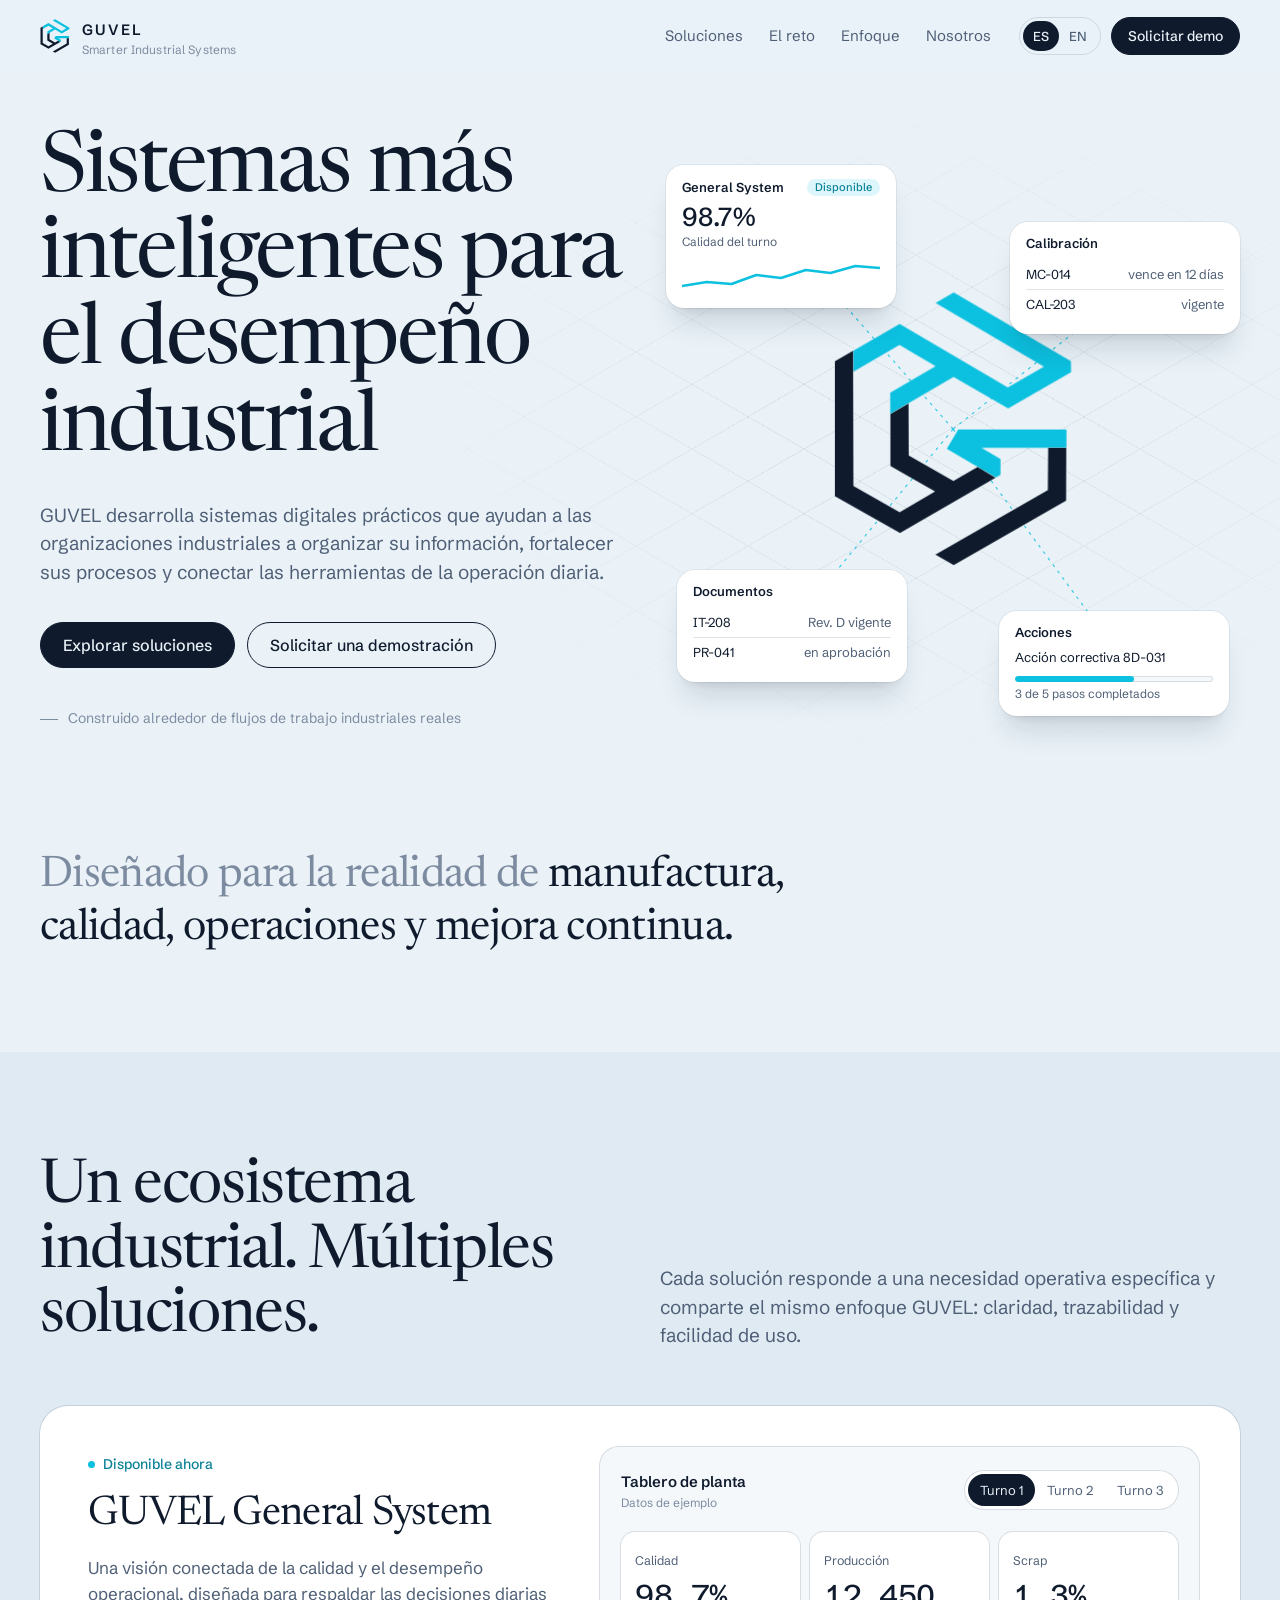
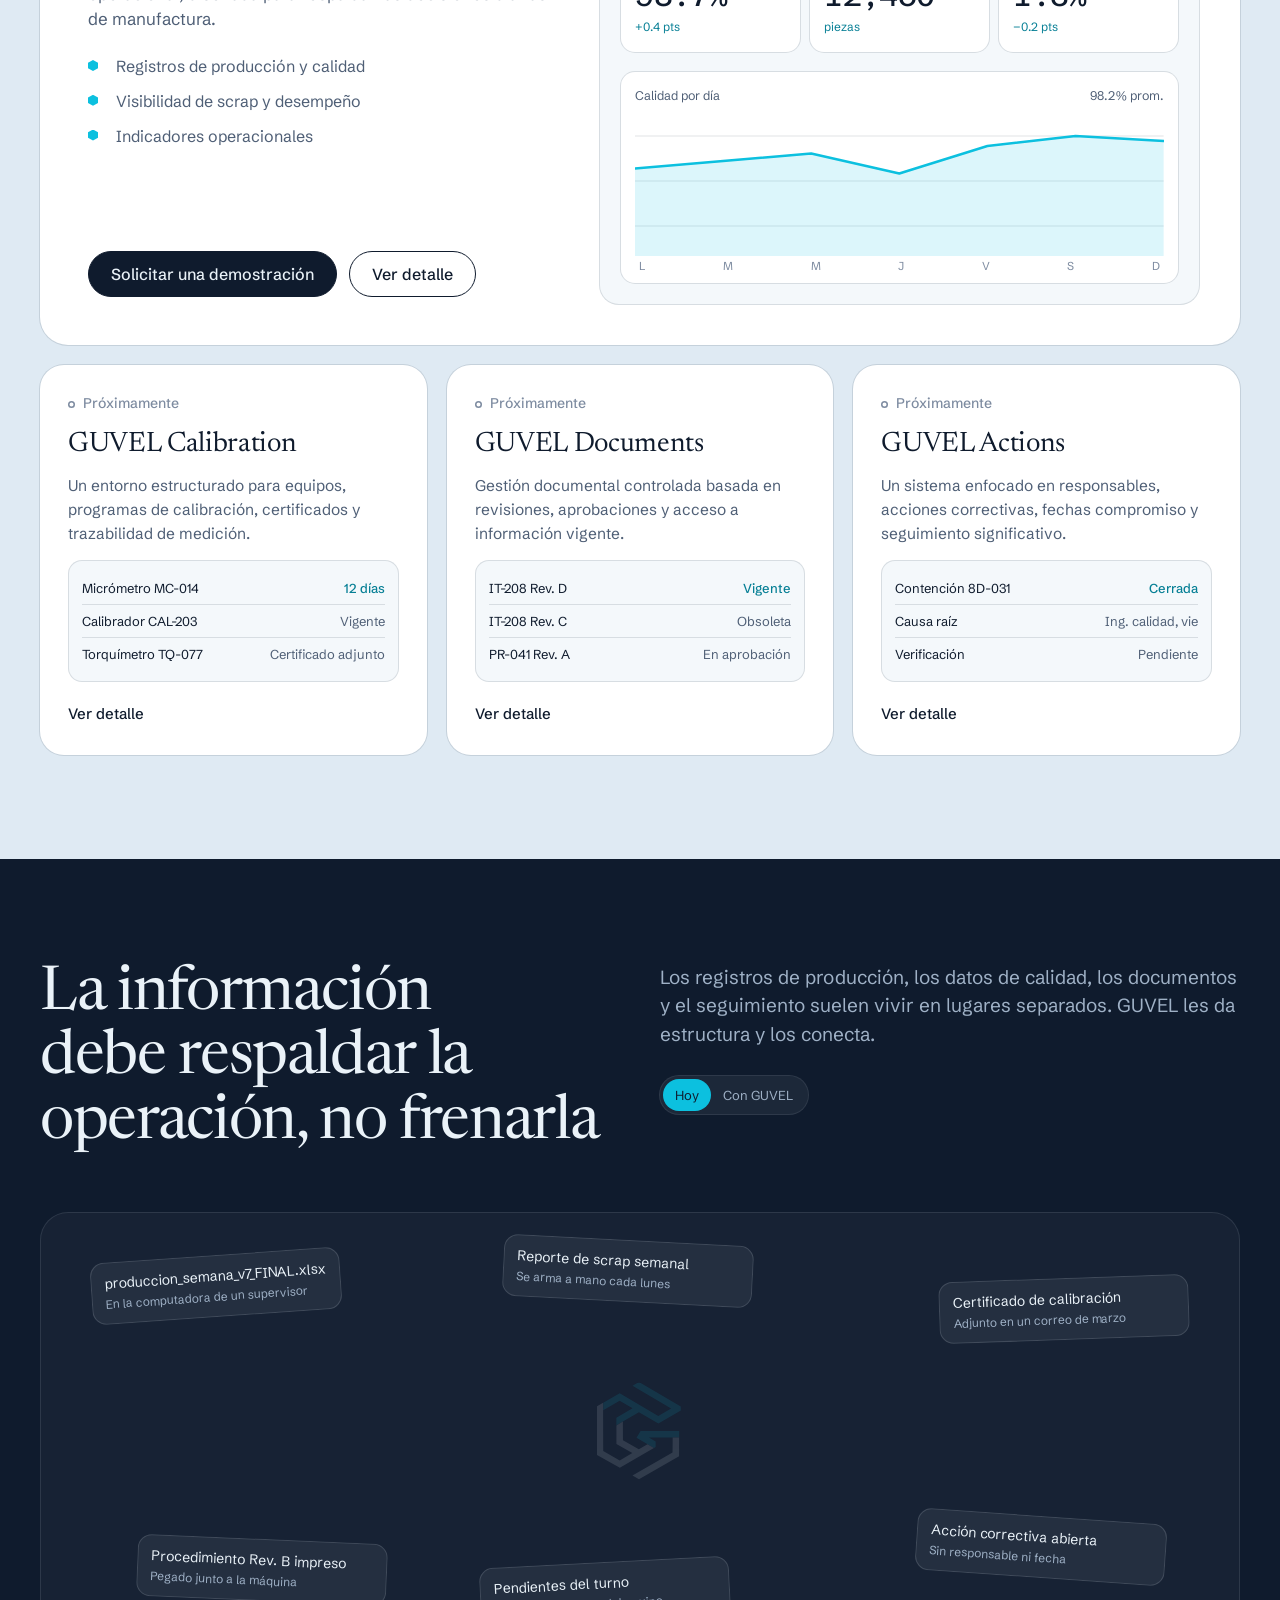
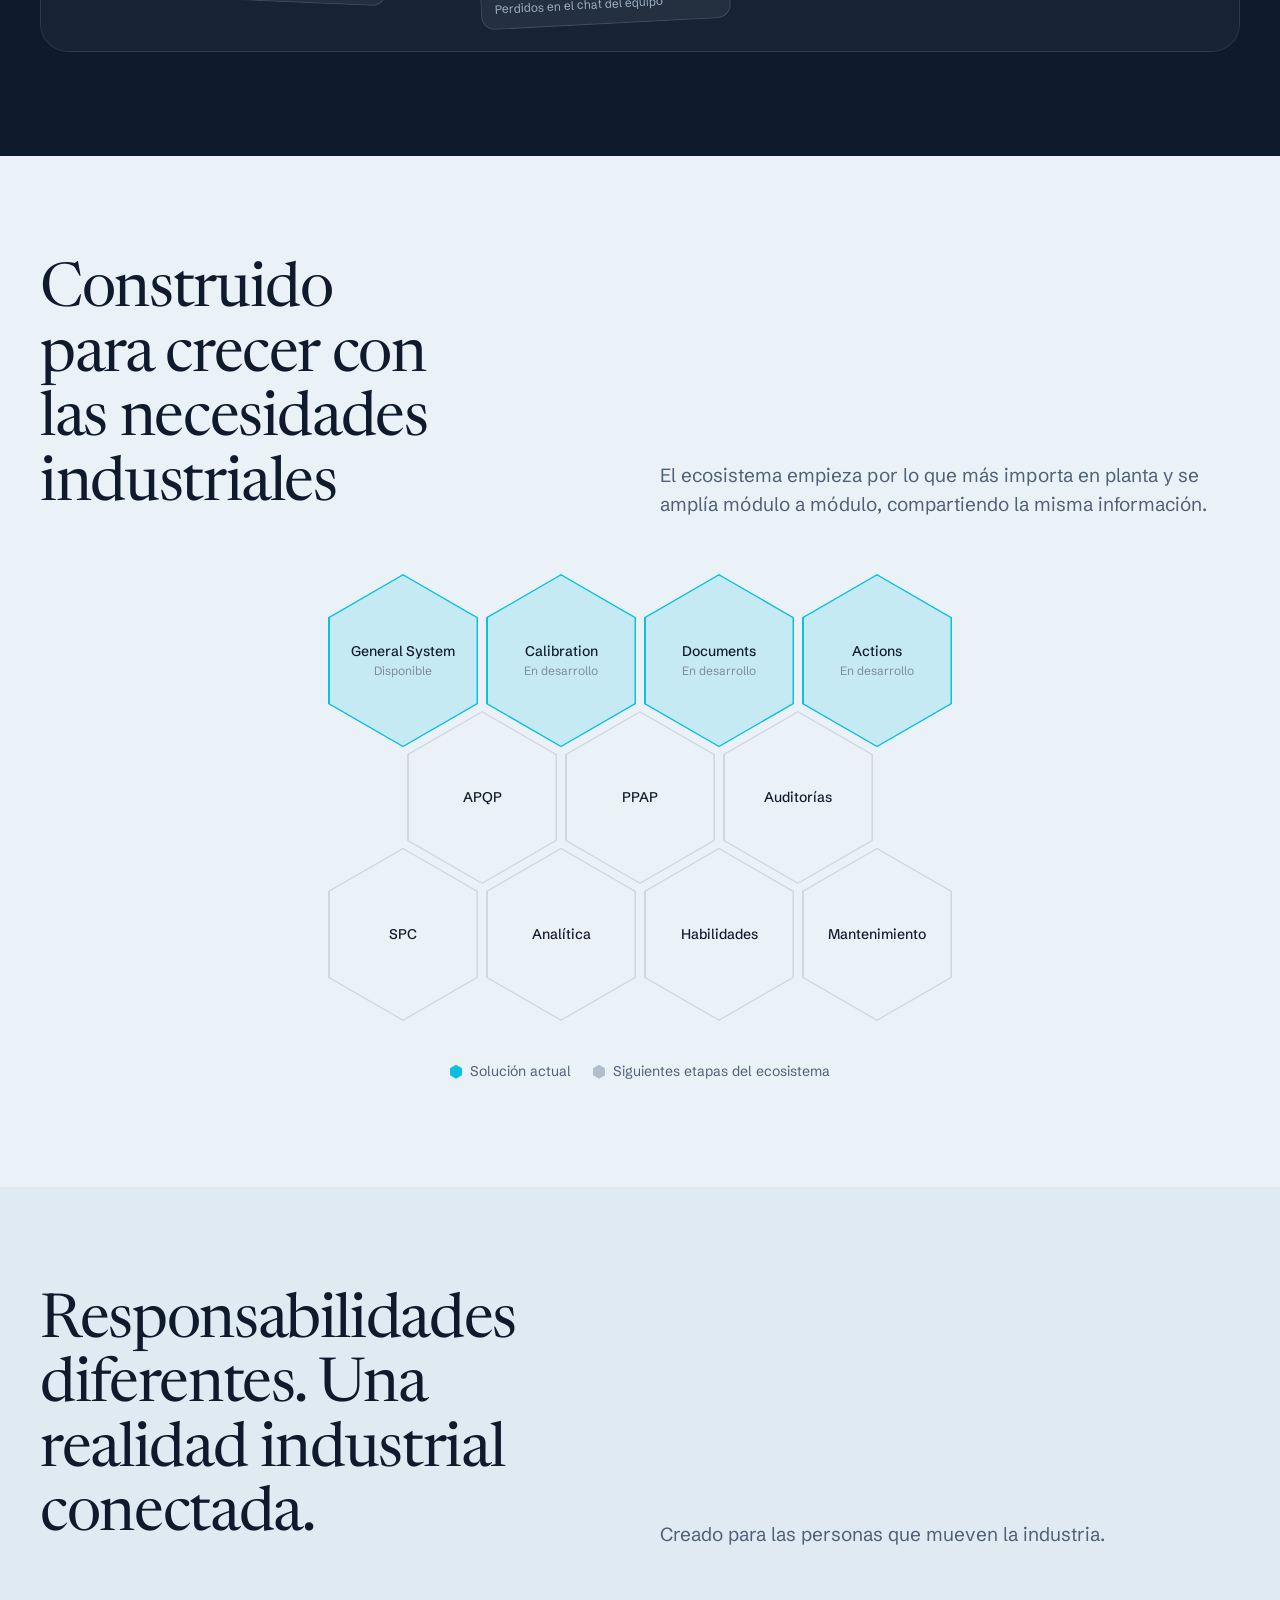
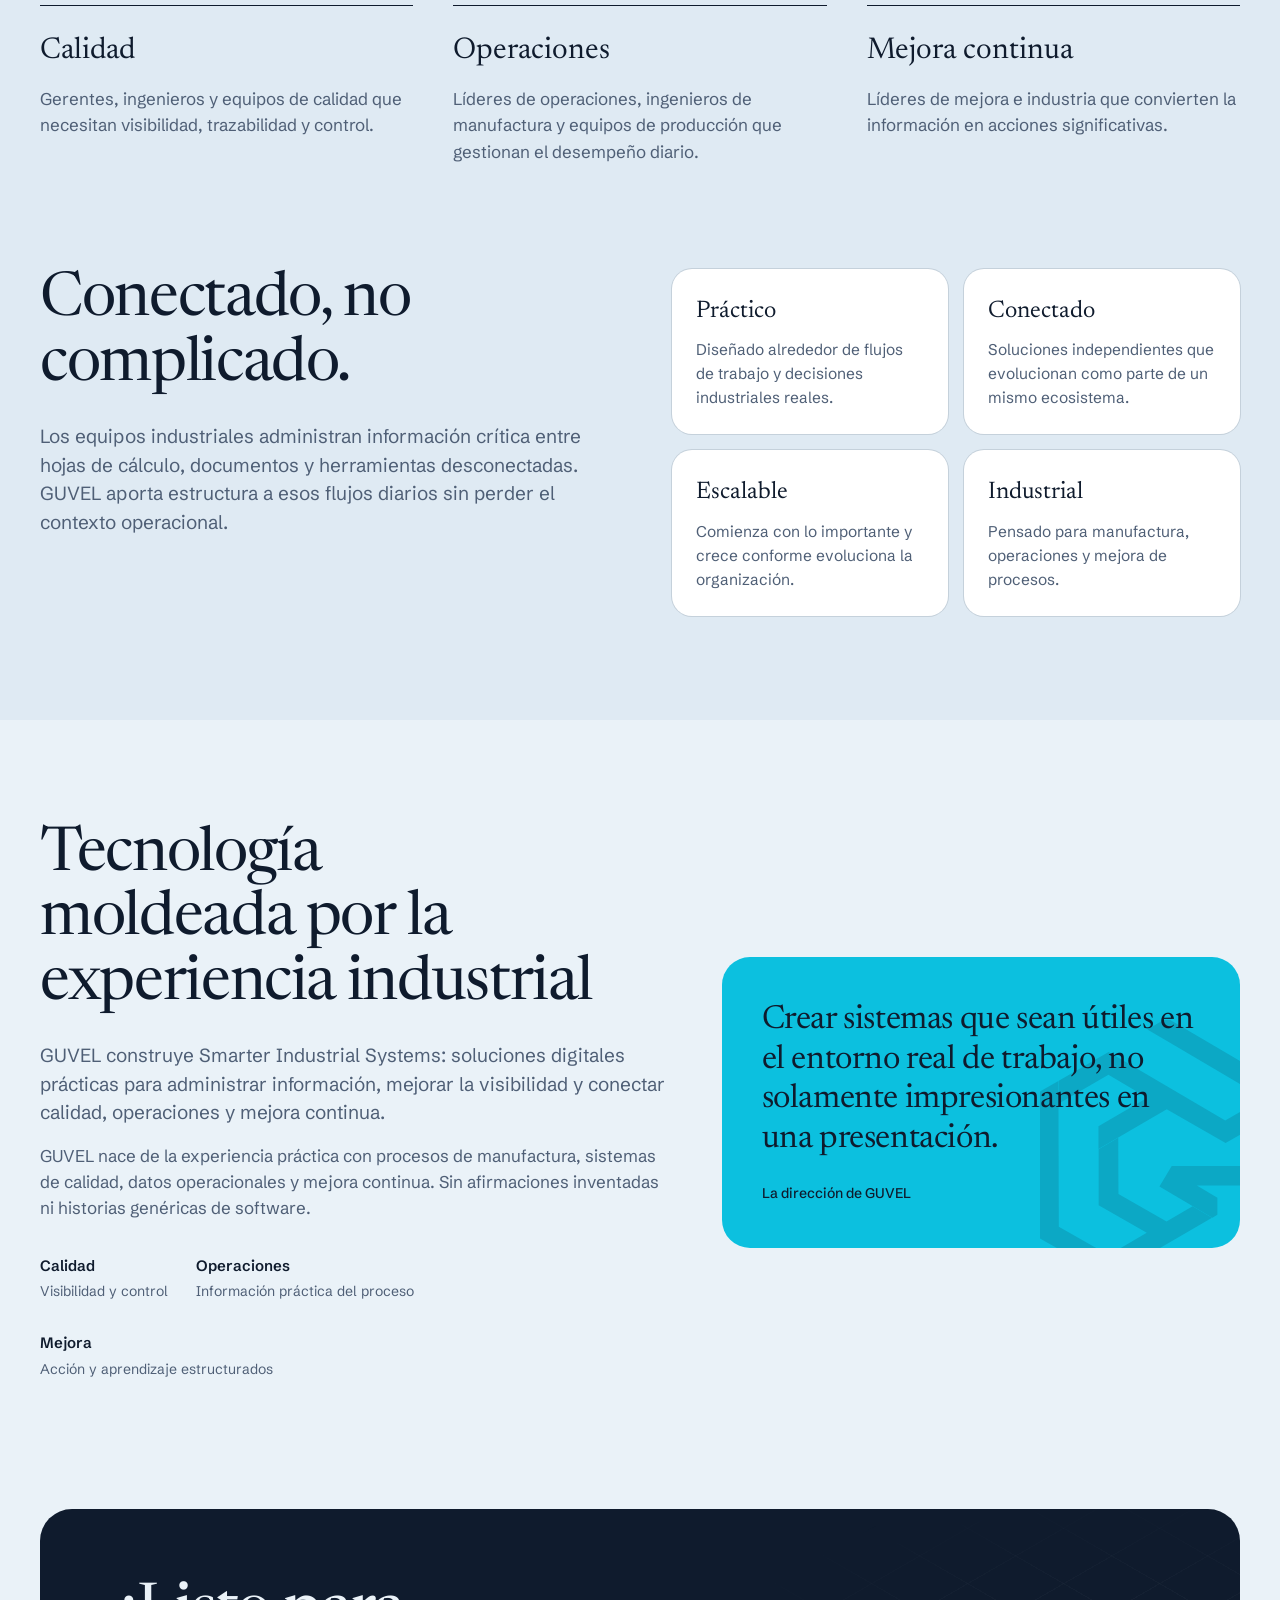
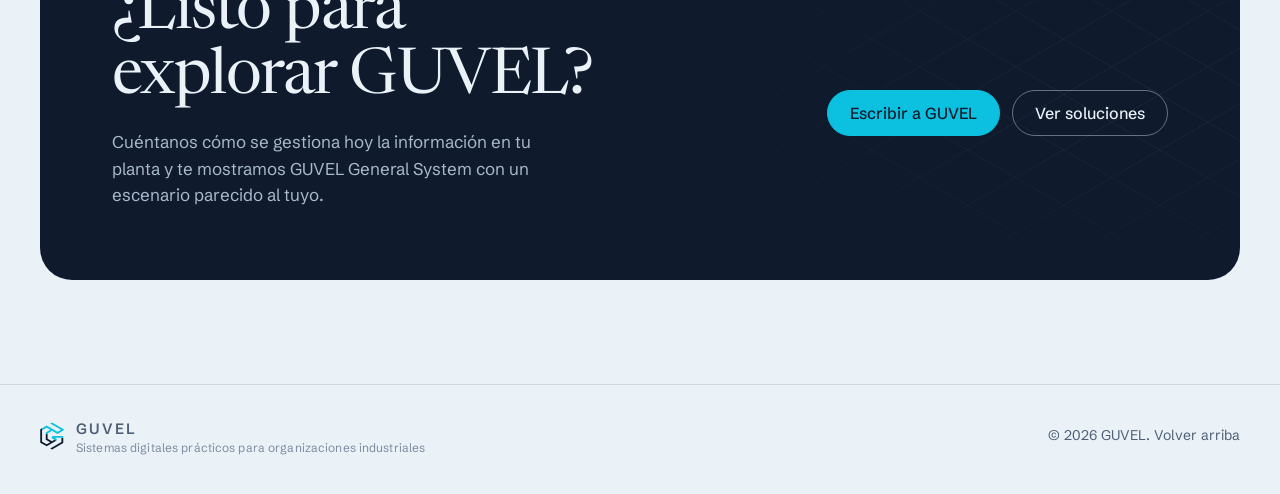
==== index.html @ 08996500 "Add files via upload" ====
<!DOCTYPE html>
<html lang="es">
<head>
<meta charset="utf-8">
<meta name="viewport" content="width=device-width, initial-scale=1, viewport-fit=cover">
<title>GUVEL | Smarter Industrial Systems</title>
<meta name="description" content="GUVEL desarrolla sistemas digitales prácticos para organizaciones industriales: calidad, operaciones y mejora continua conectadas.">
<link rel="icon" href="assets/guvel-mark.svg" type="image/svg+xml">
<link rel="icon" href="assets/favicon-32.png" sizes="32x32" type="image/png">
<link rel="apple-touch-icon" href="assets/apple-touch-icon.png">
<meta name="theme-color" content="#0f1b2d">
<meta property="og:type" content="website">
<meta property="og:title" content="GUVEL | Smarter Industrial Systems">
<meta property="og:description" content="Sistemas digitales prácticos para organizaciones industriales: calidad, operaciones y mejora continua conectadas.">
<meta property="og:image" content="assets/og-image.png">
<meta name="twitter:card" content="summary_large_image">
<link rel="preconnect" href="https://fonts.googleapis.com">
<link rel="preconnect" href="https://fonts.gstatic.com" crossorigin>
<link href="https://fonts.googleapis.com/css2?family=Newsreader:opsz,wght@6..72,300;6..72,400&family=Schibsted+Grotesk:wght@400;500;600&display=swap" rel="stylesheet">
<link rel="stylesheet" href="css/styles.css">
<script>document.documentElement.classList.add('js')</script>
</head>
<body>

<svg width="0" height="0" style="position:absolute" aria-hidden="true">
  <defs>
    <symbol id="g" viewBox="20 20 1356 1556">
      <polygon style="fill:var(--m-cy)" points="1336,801 727,801 663,909 939,1071 965,1056 965,967 858,903 1336,903"/>
      <polygon style="fill:var(--m-cy)" points="138,357 138,475 397,325 600,445 345,594 345,713 701,505 1008,682 1362,479 1361,417 702,30 600,89 1209,448 1006,564 398,207"/>
      <polygon style="fill:var(--m-so)" points="1335,904 1233,904 1231,1141 599,1504 702,1563 1334,1200"/>
      <polygon style="fill:var(--m-so)" points="34,417 34,1176 400,1383 937,1072 836,1012 700,1091 449,947 448,654 346,714 346,1006 597,1150 398,1266 138,1118 136,358"/>
    </symbol>
  </defs>
</svg>

<header class="nav">
  <div class="wrap">
    <a class="brand" href="#top" aria-label="GUVEL inicio">
      <svg class="mark" aria-hidden="true"><use href="#g"/></svg>
      <div><b>GUVEL</b><span data-i18n="brandSub">Smarter Industrial Systems</span></div>
    </a>
    <nav class="nav-links" id="navLinks" aria-label="Principal">
      <a href="#soluciones" data-i18n="navSol">Soluciones</a>
      <a href="#reto" data-i18n="navChal">El reto</a>
      <a href="#enfoque" data-i18n="navApp">Enfoque</a>
      <a href="#nosotros" data-i18n="navAbout">Nosotros</a>
    </nav>
    <div class="nav-tools">
      <div class="lang" role="group" aria-label="Idioma">
        <button type="button" data-lang="es" aria-pressed="true">ES</button>
        <button type="button" data-lang="en" aria-pressed="false">EN</button>
      </div>
      <a class="pill solid small" href="#contacto" data-i18n="navCta">Solicitar demo</a>
      <button class="menu-btn" id="menuBtn" type="button" aria-expanded="false" aria-controls="navLinks" aria-label="Menú">☰</button>
    </div>
  </div>
</header>

<main id="top">
  <section class="hero">
    <div class="iso"></div>
    <div class="wrap">
      <div>
        <h1 data-i18n="heroT">Sistemas más inteligentes para el desempeño industrial</h1>
        <p class="lede" data-i18n="heroP">GUVEL desarrolla sistemas digitales prácticos que ayudan a las organizaciones industriales a organizar su información, fortalecer sus procesos y conectar las herramientas de la operación diaria.</p>
        <div class="cta-row">
          <a class="pill solid" href="#soluciones" data-i18n="heroA">Explorar soluciones</a>
          <a class="pill ghost" href="#contacto" data-i18n="heroB">Solicitar una demostración</a>
        </div>
        <p class="hero-note"><i></i><span data-i18n="heroN">Construido alrededor de flujos de trabajo industriales reales</span></p>
      </div>

      <div class="eco" aria-label="Ecosistema GUVEL">
        <svg class="eco-lines" viewBox="0 0 100 100" preserveAspectRatio="none" aria-hidden="true">
          <line x1="50" y1="50" x2="22" y2="18"/><line x1="50" y1="50" x2="80" y2="26"/>
          <line x1="50" y1="50" x2="22" y2="84"/><line x1="50" y1="50" x2="78" y2="88"/>
        </svg>
        <div class="eco-g">
          <svg class="mark" viewBox="20 20 1356 1556" aria-hidden="true">
            <polygon class="m-cy shard s1" points="138,357 138,475 397,325 600,445 345,594 345,713 701,505 1008,682 1362,479 1361,417 702,30 600,89 1209,448 1006,564 398,207"/>
            <polygon class="m-cy shard s2" points="1336,801 727,801 663,909 939,1071 965,1056 965,967 858,903 1336,903"/>
            <polygon class="m-so shard s3" points="34,417 34,1176 400,1383 937,1072 836,1012 700,1091 449,947 448,654 346,714 346,1006 597,1150 398,1266 138,1118 136,358"/>
            <polygon class="m-so shard s4" points="1335,904 1233,904 1231,1141 599,1504 702,1563 1334,1200"/>
          </svg>
        </div>

        <div class="art a-gs">
          <h4>General System <em data-i18n="live">Disponible</em></h4>
          <div class="big">98.7%</div>
          <div class="sub" data-i18n="artGs">Calidad del turno</div>
          <svg class="spark" viewBox="0 0 200 34" preserveAspectRatio="none" aria-hidden="true"><polyline points="0,26 25,22 50,24 75,15 100,18 125,10 150,13 175,6 200,8" fill="none" stroke="#0cc0df" stroke-width="2.5" stroke-linejoin="round" vector-effect="non-scaling-stroke"/></svg>
        </div>
        <div class="art a-cal">
          <h4 data-i18n="calN">Calibración</h4>
          <div class="row"><span>MC-014</span><span data-i18n="artCal1">vence en 12 días</span></div>
          <div class="row"><span>CAL-203</span><span data-i18n="artCal2">vigente</span></div>
        </div>
        <div class="art a-doc">
          <h4 data-i18n="docN">Documentos</h4>
          <div class="row"><span>IT-208</span><span data-i18n="artDoc1">Rev. D vigente</span></div>
          <div class="row"><span>PR-041</span><span data-i18n="artDoc2">en aprobación</span></div>
        </div>
        <div class="art a-act">
          <h4 data-i18n="actN">Acciones</h4>
          <div data-i18n="artAct">Acción correctiva 8D-031</div>
          <div class="bar"><b></b></div>
          <div class="sub" data-i18n="artAct2">3 de 5 pasos completados</div>
        </div>
      </div>
    </div>
  </section>

  <section class="statement">
    <div class="wrap">
      <p><span data-i18n="st1">Diseñado para la realidad de</span> <span style="color:var(--ink)" data-i18n="st2">manufactura, calidad, operaciones y mejora continua.</span></p>
    </div>
  </section>

  <section class="section band" id="soluciones">
    <div class="wrap">
      <div class="head">
        <h2 data-i18n="solT">Un ecosistema industrial. Múltiples soluciones.</h2>
        <p class="lede" data-i18n="solP">Cada solución responde a una necesidad operativa específica y comparte el mismo enfoque GUVEL: claridad, trazabilidad y facilidad de uso.</p>
      </div>

      <article class="gs">
        <div class="gs-copy">
          <span class="status"><i class="dot"></i><span data-i18n="avail">Disponible ahora</span></span>
          <h3>GUVEL General System</h3>
          <p class="lede" style="font-size:17px" data-i18n="gsP">Una visión conectada de la calidad y el desempeño operacional, diseñada para respaldar las decisiones diarias de manufactura.</p>
          <ul class="ticks">
            <li data-i18n="gs1">Registros de producción y calidad</li>
            <li data-i18n="gs2">Visibilidad de scrap y desempeño</li>
            <li data-i18n="gs3">Indicadores operacionales</li>
          </ul>
          <div class="cta-row">
            <a class="pill solid" href="#contacto" data-i18n="demo">Solicitar una demostración</a>
            <button class="pill ghost" type="button" data-open="general" data-i18n="detail">Ver detalle</button>
          </div>
        </div>
        <div class="demo" aria-label="Vista de ejemplo de GUVEL General System">
          <div class="demo-top">
            <div><strong data-i18n="dTitle">Tablero de planta</strong><small data-i18n="dNote">Datos de ejemplo</small></div>
            <div class="seg" role="group" aria-label="Turno">
              <button type="button" data-shift="0" aria-pressed="true" data-i18n="t1">Turno 1</button>
              <button type="button" data-shift="1" aria-pressed="false" data-i18n="t2">Turno 2</button>
              <button type="button" data-shift="2" aria-pressed="false" data-i18n="t3">Turno 3</button>
            </div>
          </div>
          <div class="metrics">
            <div class="metric"><span data-i18n="mQ">Calidad</span><b id="mQ">98.7%</b><small id="mQd">+0.4 pts</small></div>
            <div class="metric"><span data-i18n="mP">Producción</span><b id="mP">12,450</b><small id="mPd" data-i18n="pcs">piezas</small></div>
            <div class="metric"><span data-i18n="mS">Scrap</span><b id="mS">1.3%</b><small id="mSd">−0.2 pts</small></div>
          </div>
          <div class="chart">
            <div class="chart-h"><span data-i18n="cT">Calidad por día</span><span id="cAvg">97.9% prom.</span></div>
            <svg viewBox="0 0 300 150" preserveAspectRatio="none" aria-hidden="true">
              <g class="grid"><line x1="0" y1="30" x2="300" y2="30"/><line x1="0" y1="75" x2="300" y2="75"/><line x1="0" y1="120" x2="300" y2="120"/></g>
              <path class="area" id="cArea"/>
              <path class="ln" id="cLine" vector-effect="non-scaling-stroke"/>
            </svg>
            <div class="days" id="cDays"><span>L</span><span>M</span><span>M</span><span>J</span><span>V</span><span>S</span><span>D</span></div>
          </div>
        </div>
      </article>

      <div class="trio">
        <article class="sol">
          <span class="status next"><i class="dot"></i><span data-i18n="next">Próximamente</span></span>
          <h3>GUVEL Calibration</h3>
          <p data-i18n="calP">Un entorno estructurado para equipos, programas de calibración, certificados y trazabilidad de medición.</p>
          <div class="mini" aria-hidden="true">
            <div class="row"><span data-i18n="c1">Micrómetro MC-014</span><span class="warn" data-i18n="c1s">12 días</span></div>
            <div class="row"><span data-i18n="c2">Calibrador CAL-203</span><span data-i18n="c2s">Vigente</span></div>
            <div class="row"><span data-i18n="c3">Torquímetro TQ-077</span><span data-i18n="c3s">Certificado adjunto</span></div>
          </div>
          <button class="linkbtn" type="button" data-open="calibration" data-i18n="detail">Ver detalle</button>
        </article>
        <article class="sol">
          <span class="status next"><i class="dot"></i><span data-i18n="next">Próximamente</span></span>
          <h3>GUVEL Documents</h3>
          <p data-i18n="docP">Gestión documental controlada basada en revisiones, aprobaciones y acceso a información vigente.</p>
          <div class="mini" aria-hidden="true">
            <div class="row"><span>IT-208 Rev. D</span><span class="warn" data-i18n="d1s">Vigente</span></div>
            <div class="row"><span>IT-208 Rev. C</span><span data-i18n="d2s">Obsoleta</span></div>
            <div class="row"><span>PR-041 Rev. A</span><span data-i18n="d3s">En aprobación</span></div>
          </div>
          <button class="linkbtn" type="button" data-open="documents" data-i18n="detail">Ver detalle</button>
        </article>
        <article class="sol">
          <span class="status next"><i class="dot"></i><span data-i18n="next">Próximamente</span></span>
          <h3>GUVEL Actions</h3>
          <p data-i18n="actP">Un sistema enfocado en responsables, acciones correctivas, fechas compromiso y seguimiento significativo.</p>
          <div class="mini" aria-hidden="true">
            <div class="row"><span data-i18n="a1">Contención 8D-031</span><span class="warn" data-i18n="a1s">Cerrada</span></div>
            <div class="row"><span data-i18n="a2">Causa raíz</span><span data-i18n="a2s">Ing. calidad, vie</span></div>
            <div class="row"><span data-i18n="a3">Verificación</span><span data-i18n="a3s">Pendiente</span></div>
          </div>
          <button class="linkbtn" type="button" data-open="actions" data-i18n="detail">Ver detalle</button>
        </article>
      </div>
    </div>
  </section>

  <section class="section deep" id="reto">
    <div class="wrap">
      <div class="head">
        <div>
          <h2 data-i18n="chT">La información debe respaldar la operación, no frenarla</h2>
        </div>
        <div>
          <p class="lede" data-i18n="chP">Los registros de producción, los datos de calidad, los documentos y el seguimiento suelen vivir en lugares separados. GUVEL les da estructura y los conecta.</p>
          <div class="stage-ctrl">
            <div class="seg dark" role="group" aria-label="Comparar">
              <button type="button" data-state="before" aria-pressed="true" data-i18n="before">Hoy</button>
              <button type="button" data-state="after" aria-pressed="false" data-i18n="after">Con GUVEL</button>
            </div>
          </div>
        </div>
      </div>
      <div class="stage" id="stage" aria-live="polite">
        <svg class="hub mark on-navy" viewBox="20 20 1356 1556" aria-hidden="true"><use href="#g"/></svg>
        <div class="frags">
          <div class="frag"><span data-i18n="f1">produccion_semana_v7_FINAL.xlsx</span><small data-i18n="f1s">En la computadora de un supervisor</small><span class="to">General System</span></div>
          <div class="frag"><span data-i18n="f2">Reporte de scrap semanal</span><small data-i18n="f2s">Se arma a mano cada lunes</small><span class="to">General System</span></div>
          <div class="frag"><span data-i18n="f3">Certificado de calibración</span><small data-i18n="f3s">Adjunto en un correo de marzo</small><span class="to">GUVEL Calibration</span></div>
          <div class="frag"><span data-i18n="f4">Procedimiento Rev. B impreso</span><small data-i18n="f4s">Pegado junto a la máquina</small><span class="to">GUVEL Documents</span></div>
          <div class="frag"><span data-i18n="f5">Pendientes del turno</span><small data-i18n="f5s">Perdidos en el chat del equipo</small><span class="to">GUVEL Actions</span></div>
          <div class="frag"><span data-i18n="f6">Acción correctiva abierta</span><small data-i18n="f6s">Sin responsable ni fecha</small><span class="to">GUVEL Actions</span></div>
        </div>
      </div>
    </div>
  </section>

  <section class="section">
    <div class="wrap">
      <div class="head">
        <h2 data-i18n="rmT">Construido para crecer con las necesidades industriales</h2>
        <p class="lede" data-i18n="rmP">El ecosistema empieza por lo que más importa en planta y se amplía módulo a módulo, compartiendo la misma información.</p>
      </div>
      <div class="hexes"><ul class="hrow"><li class="live"><span>General System<small data-i18n="avail2">Disponible</small></span></li><li class="live"><span>Calibration<small data-i18n="next2">En desarrollo</small></span></li><li class="live"><span>Documents<small data-i18n="next2">En desarrollo</small></span></li><li class="live"><span>Actions<small data-i18n="next2">En desarrollo</small></span></li></ul><ul class="hrow"><li><span>APQP</span></li><li><span>PPAP</span></li><li><span data-i18n="h1">Auditorías</span></li></ul><ul class="hrow"><li><span>SPC</span></li><li><span data-i18n="h2">Analítica</span></li><li><span data-i18n="h3">Habilidades</span></li><li><span data-i18n="h4">Mantenimiento</span></li></ul></div>
      <div class="hex-legend"><span><i></i><span data-i18n="lg1">Solución actual</span></span><span><i class="o"></i><span data-i18n="lg2">Siguientes etapas del ecosistema</span></span></div>
    </div>
  </section>

  <section class="section band" id="enfoque">
    <div class="wrap">
      <div class="head">
        <h2 data-i18n="pplT">Responsabilidades diferentes. Una realidad industrial conectada.</h2>
        <p class="lede" data-i18n="pplP">Creado para las personas que mueven la industria.</p>
      </div>
      <div class="people">
        <article><h3 data-i18n="p1">Calidad</h3><p data-i18n="p1t">Gerentes, ingenieros y equipos de calidad que necesitan visibilidad, trazabilidad y control.</p></article>
        <article><h3 data-i18n="p2">Operaciones</h3><p data-i18n="p2t">Líderes de operaciones, ingenieros de manufactura y equipos de producción que gestionan el desempeño diario.</p></article>
        <article><h3 data-i18n="p3">Mejora continua</h3><p data-i18n="p3t">Líderes de mejora e industria que convierten la información en acciones significativas.</p></article>
      </div>

      <div class="approach" style="margin-top:104px">
        <div>
          <h2 data-i18n="apT">Conectado, no complicado.</h2>
          <p class="lede" data-i18n="apP">Los equipos industriales administran información crítica entre hojas de cálculo, documentos y herramientas desconectadas. GUVEL aporta estructura a esos flujos diarios sin perder el contexto operacional.</p>
        </div>
        <div class="principles">
          <div><h3 data-i18n="pr1">Práctico</h3><p data-i18n="pr1t">Diseñado alrededor de flujos de trabajo y decisiones industriales reales.</p></div>
          <div><h3 data-i18n="pr2">Conectado</h3><p data-i18n="pr2t">Soluciones independientes que evolucionan como parte de un mismo ecosistema.</p></div>
          <div><h3 data-i18n="pr3">Escalable</h3><p data-i18n="pr3t">Comienza con lo importante y crece conforme evoluciona la organización.</p></div>
          <div><h3 data-i18n="pr4">Industrial</h3><p data-i18n="pr4t">Pensado para manufactura, operaciones y mejora de procesos.</p></div>
        </div>
      </div>
    </div>
  </section>

  <section class="section" id="nosotros">
    <div class="wrap about">
      <div class="body">
        <h2 data-i18n="abT">Tecnología moldeada por la experiencia industrial</h2>
        <p class="lede" data-i18n="abP1">GUVEL construye Smarter Industrial Systems: soluciones digitales prácticas para administrar información, mejorar la visibilidad y conectar calidad, operaciones y mejora continua.</p>
        <p data-i18n="abP2">GUVEL nace de la experiencia práctica con procesos de manufactura, sistemas de calidad, datos operacionales y mejora continua. Sin afirmaciones inventadas ni historias genéricas de software.</p>
        <div class="focus">
          <div><b data-i18n="fo1">Calidad</b><span data-i18n="fo1t">Visibilidad y control</span></div>
          <div><b data-i18n="fo2">Operaciones</b><span data-i18n="fo2t">Información práctica del proceso</span></div>
          <div><b data-i18n="fo3">Mejora</b><span data-i18n="fo3t">Acción y aprendizaje estructurados</span></div>
        </div>
      </div>
      <figure class="quote" style="margin:0">
        <svg viewBox="20 20 1356 1556" aria-hidden="true"><use href="#g"/></svg>
        <blockquote data-i18n="qt">Crear sistemas que sean útiles en el entorno real de trabajo, no solamente impresionantes en una presentación.</blockquote>
        <cite data-i18n="qc">La dirección de GUVEL</cite>
      </figure>
    </div>
  </section>

  <section class="contact" id="contacto">
    <div class="wrap">
      <div class="contact-card">
        <div class="iso"></div>
        <div>
          <h2 data-i18n="ctT">¿Listo para explorar GUVEL?</h2>
          <p data-i18n="ctP">Cuéntanos cómo se gestiona hoy la información en tu planta y te mostramos GUVEL General System con un escenario parecido al tuyo.</p>
        </div>
        <div class="cta-row">
          <a class="pill cyan" href="mailto:contact@guvelsystems.com?subject=GUVEL%20-%20Demo" data-i18n="ctA">Escribir a GUVEL</a>
          <a class="pill line-light" href="#soluciones" data-i18n="ctB">Ver soluciones</a>
        </div>
      </div>
    </div>
  </section>
</main>

<footer>
  <div class="wrap">
    <a class="brand" href="#top"><svg class="mark" aria-hidden="true" style="width:24px;height:28px"><use href="#g"/></svg><div><b>GUVEL</b><span data-i18n="ft">Sistemas digitales prácticos para organizaciones industriales</span></div></a>
    <span>© <span id="yr"></span> GUVEL. <a href="#top" data-i18n="back">Volver arriba</a></span>
  </div>
</footer>

<dialog id="dlg" aria-labelledby="dlgT">
  <div class="dlg">
    <button class="close" type="button" id="dlgX" aria-label="Cerrar">×</button>
    <span class="status" id="dlgS"></span>
    <h2 id="dlgT"></h2>
    <p class="lede" id="dlgL" style="font-size:17px"></p>
    <h4 data-i18n="mWhat">Qué es</h4><p id="dlgW"></p>
    <h4 data-i18n="mHelp">Cómo te ayuda</h4><ul class="ticks" id="dlgB"></ul>
    <h4 data-i18n="mOut">Impacto operacional</h4><p class="outcome" id="dlgO"></p>
    <div class="cta-row"><a class="pill solid" href="#contacto" id="dlgC"></a></div>
  </div>
</dialog>

<script src="js/app.js" defer></script>
</body>
</html>
---- css/styles.css ----
:root{
  --navy:#0f1b2d; --ice:#eaf2f8; --cyan:#0cc0df;
  --bg:#eaf2f8; --band:#dfeaf3; --card:#ffffff; --card-2:#f4f8fb;
  --ink:#0f1b2d; --muted:#4f5f76; --faint:#7d8ba0; --line:rgba(15,27,45,.12);
  --cyan-ink:#067f95; --deep:#0f1b2d; --deep-ink:#eaf2f8; --deep-muted:#9fb1c6;
  --mark-solid:#0f1b2d;
  --lift:0 0 0 1px rgba(15,27,45,.06),0 22px 28px -8px rgba(15,27,45,.14),0 8px 12px -8px rgba(15,27,45,.12);
  --serif:"Newsreader",Georgia,"Times New Roman",serif;
  --sans:"Schibsted Grotesk",ui-sans-serif,system-ui,-apple-system,"Segoe UI",Roboto,sans-serif;
  box-sizing:border-box;
  padding-top:env(safe-area-inset-top,0px);
  padding-bottom:env(safe-area-inset-bottom,0px);
  color-scheme:light;
}
@media (prefers-color-scheme:dark){
  :root:not([data-theme="light"]){
    --bg:#0f1b2d; --band:#13233a; --card:#172a44; --card-2:#1b304d;
    --ink:#eaf2f8; --muted:#a9b9cc; --faint:#7f93ab; --line:rgba(234,242,248,.12);
    --cyan-ink:#0cc0df; --deep:#0a1422; --deep-ink:#eaf2f8; --deep-muted:#9fb1c6;
    --mark-solid:#eaf2f8;
    --lift:0 0 0 1px rgba(234,242,248,.07),0 22px 28px -8px rgba(0,0,0,.45),0 8px 12px -8px rgba(0,0,0,.4);
    color-scheme:dark;
  }
}
:root[data-theme="dark"]{
  --bg:#0f1b2d; --band:#13233a; --card:#172a44; --card-2:#1b304d;
  --ink:#eaf2f8; --muted:#a9b9cc; --faint:#7f93ab; --line:rgba(234,242,248,.12);
  --cyan-ink:#0cc0df; --deep:#0a1422; --deep-ink:#eaf2f8; --deep-muted:#9fb1c6;
  --mark-solid:#eaf2f8;
  --lift:0 0 0 1px rgba(234,242,248,.07),0 22px 28px -8px rgba(0,0,0,.45),0 8px 12px -8px rgba(0,0,0,.4);
  color-scheme:dark;
}
*,*::before,*::after{box-sizing:inherit}
html{scroll-behavior:smooth;scroll-padding-top:calc(env(safe-area-inset-top,0px) + 84px)}
body{margin:0;background:var(--bg);color:var(--ink);font-family:var(--sans);font-size:17px;line-height:1.55;-webkit-font-smoothing:antialiased;overflow-x:hidden}
img,svg{max-width:100%}
a{color:inherit}
:focus-visible{outline:2px solid var(--cyan);outline-offset:3px;border-radius:6px}
.wrap{width:min(1200px,100% - 40px);margin-inline:auto}
h1,h2,h3{font-family:var(--serif);font-weight:400;margin:0;text-wrap:balance}
p{margin:0}
.lede{color:var(--muted);font-size:19px;line-height:1.5;max-width:56ch}

/* ---------- mark ---------- */
body{--m-cy:#0cc0df;--m-so:var(--mark-solid)}
.mark .m-cy{fill:var(--m-cy)}
.mark .m-so{fill:var(--m-so)}
.on-navy{--m-so:#eaf2f8}

/* ---------- nav ---------- */
.nav{position:sticky;top:env(safe-area-inset-top,0px);z-index:40;background:color-mix(in srgb,var(--bg) 82%,transparent);backdrop-filter:saturate(1.3) blur(14px);-webkit-backdrop-filter:saturate(1.3) blur(14px)}
.nav .wrap{display:flex;align-items:center;gap:28px;height:72px}
.brand{display:flex;align-items:center;gap:12px;text-decoration:none}
.brand svg{width:30px;height:34px}
.brand b{font-weight:600;letter-spacing:.14em;font-size:15px}
.brand span{display:block;font-size:12px;color:var(--faint);letter-spacing:.01em;line-height:1.1}
.nav-links{display:flex;gap:26px;margin-left:auto}
.nav-links a{text-decoration:none;font-size:15px;color:var(--muted)}
.nav-links a:hover{color:var(--ink)}
.nav-tools{display:flex;align-items:center;gap:10px}
.lang{display:flex;border:1px solid var(--line);border-radius:999px;padding:3px}
.lang button{all:unset;cursor:pointer;font-size:13px;font-weight:500;padding:5px 10px;border-radius:999px;color:var(--muted)}
.lang button[aria-pressed="true"]{background:var(--ink);color:var(--bg)}
.pill{display:inline-flex;align-items:center;justify-content:center;gap:8px;height:46px;padding:0 22px;border-radius:999px;font:500 16px/1 var(--sans);text-decoration:none;border:1px solid var(--ink);cursor:pointer;transition:background .2s,color .2s,transform .2s}
.pill.solid{background:var(--ink);color:var(--bg)}
.pill.ghost{background:transparent;color:var(--ink)}
.pill.solid:hover{background:color-mix(in srgb,var(--ink) 86%,var(--cyan))}
.pill.ghost:hover{background:color-mix(in srgb,var(--ink) 6%,transparent)}
.pill.small{height:38px;padding:0 16px;font-size:14px}
.pill.cyan{background:var(--cyan);border-color:var(--cyan);color:#0f1b2d}
.pill.cyan:hover{background:#3fd0e8}
.pill.line-light{background:transparent;border-color:rgba(234,242,248,.4);color:#eaf2f8}
.pill.line-light:hover{background:rgba(234,242,248,.08)}
.menu-btn{display:none}

/* ---------- hero ---------- */
.hero{position:relative;padding:56px 0 96px;overflow:hidden}
.iso{position:absolute;inset:0;pointer-events:none;opacity:.55;
  background-image:
   repeating-linear-gradient(30deg,var(--line) 0 1px,transparent 1px 56px),
   repeating-linear-gradient(150deg,var(--line) 0 1px,transparent 1px 56px);
  -webkit-mask-image:radial-gradient(ellipse 55% 60% at 72% 48%,#000 20%,transparent 75%);
          mask-image:radial-gradient(ellipse 55% 60% at 72% 48%,#000 20%,transparent 75%)}
.hero .wrap{position:relative;display:grid;grid-template-columns:1.02fr 1fr;gap:40px;align-items:center}
.hero h1{font-size:clamp(46px,6.6vw,88px);line-height:1.02;letter-spacing:-.028em}
.hero .lede{margin-top:28px}
.cta-row{display:flex;flex-wrap:wrap;gap:12px;margin-top:36px}
.hero-note{margin-top:40px;font-size:14px;color:var(--faint);display:flex;align-items:center;gap:10px}
.hero-note i{width:18px;height:1px;background:var(--faint)}

.eco{position:relative;width:100%;max-width:580px;aspect-ratio:1/1;margin-left:auto}
.eco-lines{position:absolute;inset:0;width:100%;height:100%;overflow:visible}
.eco-lines line{stroke:var(--cyan);stroke-width:1.2;stroke-dasharray:3 5;vector-effect:non-scaling-stroke;opacity:.8}
.eco-g{position:absolute;left:50%;top:50%;width:42%;transform:translate(-50%,-50%)}
.eco-g svg{display:block;width:100%;height:auto;overflow:visible}
.eco-g polygon,.eco-g path{transform-box:fill-box}
.art{position:absolute;background:var(--card);border-radius:18px;box-shadow:var(--lift);padding:14px 16px;width:min(230px,44%);font-size:13px;line-height:1.35}
.art h4{margin:0 0 8px;font:600 13px/1.2 var(--sans);display:flex;align-items:center;gap:8px}
.art h4 em{font-style:normal;font-weight:500;font-size:11px;color:var(--cyan-ink);background:color-mix(in srgb,var(--cyan) 14%,transparent);padding:2px 8px;border-radius:999px;margin-left:auto}
.art .big{font:500 26px/1 var(--sans);letter-spacing:-.02em}
.art .sub{color:var(--muted);font-size:12px;margin-top:4px}
.art svg.spark{display:block;width:100%;height:34px;margin-top:10px}
.art .bar{height:6px;border-radius:6px;background:var(--card-2);margin-top:10px;overflow:hidden;box-shadow:inset 0 0 0 1px var(--line)}
.art .bar b{display:block;height:100%;width:60%;background:var(--cyan);border-radius:6px}
.art .row{display:flex;justify-content:space-between;gap:8px;padding:6px 0;border-top:1px solid var(--line)}
.art .row:first-of-type{border-top:0}
.art .row span:last-child{color:var(--muted)}
.dot{display:inline-block;width:7px;height:7px;border-radius:50%;background:var(--cyan)}
.a-gs{left:0;top:4%}
.a-cal{right:0;top:14%}
.a-doc{left:2%;bottom:6%}
.a-act{right:2%;bottom:0}

/* load sequence */
@media (prefers-reduced-motion:no-preference){
  .js .eco-g .shard{animation:shard 1.1s cubic-bezier(.2,.8,.2,1) both}
  .js .eco-g .s1{--dx:-120px;--dy:-70px;animation-delay:.1s}
  .js .eco-g .s2{--dx:120px;--dy:-70px;animation-delay:.22s}
  .js .eco-g .s3{--dx:-120px;--dy:70px;animation-delay:.34s}
  .js .eco-g .s4{--dx:120px;--dy:70px;animation-delay:.46s}
  .js .art{animation:rise .8s cubic-bezier(.2,.8,.2,1) both}
  .js .a-gs{animation-delay:1.05s}.js .a-cal{animation-delay:1.18s}.js .a-doc{animation-delay:1.31s}.js .a-act{animation-delay:1.44s}
  .js .eco-lines line{stroke-dashoffset:0;animation:fadeln .9s ease both 1s}
}
@keyframes shard{from{opacity:0;transform:translate(var(--dx),var(--dy))}to{opacity:1;transform:none}}
@keyframes rise{from{opacity:0;transform:translateY(14px) scale(.97)}to{opacity:1;transform:none}}
@keyframes fadeln{from{opacity:0}to{opacity:.8}}

/* ---------- statement ---------- */
.statement{padding:24px 0 96px}
.statement p{font-family:var(--serif);font-size:clamp(28px,3.4vw,44px);line-height:1.22;letter-spacing:-.015em;max-width:30ch;color:var(--ink)}
.statement p span{color:var(--faint)}

/* ---------- sections ---------- */
.section{padding:104px 0}
.band{background:var(--band)}
.head{display:grid;grid-template-columns:1fr 1fr;gap:40px;align-items:end;margin-bottom:56px}
.head h2{font-size:clamp(38px,4.8vw,64px);line-height:1.05;letter-spacing:-.022em}

/* solutions */
.gs{display:grid;grid-template-columns:.9fr 1.1fr;gap:28px;background:var(--card);border-radius:28px;padding:40px;box-shadow:0 0 0 1px var(--line)}
.gs-copy{display:flex;flex-direction:column;gap:18px;padding:8px}
.status{display:inline-flex;align-items:center;gap:8px;font-size:14px;font-weight:500;color:var(--cyan-ink)}
.status.next{color:var(--faint)}
.status.next .dot{background:transparent;box-shadow:inset 0 0 0 1.5px var(--faint)}
.gs-copy h3{font-size:clamp(30px,3.2vw,42px);line-height:1.08;letter-spacing:-.018em}
.ticks{list-style:none;padding:0;margin:4px 0 0;display:grid;gap:10px}
.ticks li{display:grid;grid-template-columns:18px 1fr;gap:10px;color:var(--muted);font-size:16px}
.ticks li::before{content:"";width:10px;height:11px;margin-top:6px;background:var(--cyan);clip-path:polygon(50% 0,100% 25%,100% 75%,50% 100%,0 75%,0 25%)}
.gs-copy .cta-row{margin-top:auto;padding-top:10px}
.demo{background:var(--card-2);border-radius:20px;padding:22px;box-shadow:inset 0 0 0 1px var(--line)}
.demo-top{display:flex;justify-content:space-between;align-items:center;gap:12px;flex-wrap:wrap}
.demo-top strong{font-weight:600;font-size:15px}
.demo-top small{display:block;color:var(--faint);font-size:12px}
.seg{display:flex;background:var(--card);border-radius:999px;padding:3px;box-shadow:0 0 0 1px var(--line)}
.seg button{all:unset;cursor:pointer;font-size:13px;padding:6px 12px;border-radius:999px;color:var(--muted)}
.seg button[aria-pressed="true"]{background:var(--ink);color:var(--bg)}
.metrics{display:grid;grid-template-columns:repeat(3,1fr);gap:10px;margin:20px 0}
.metric{background:var(--card);border-radius:14px;padding:14px;box-shadow:0 0 0 1px var(--line)}
.metric span{font-size:12.5px;color:var(--muted)}
.metric b{display:block;font:500 clamp(22px,2.4vw,30px)/1.1 var(--sans);letter-spacing:-.02em;margin-top:6px;font-variant-numeric:tabular-nums}
.metric small{font-size:12px;color:var(--cyan-ink)}
.chart{background:var(--card);border-radius:14px;padding:14px 14px 8px;box-shadow:0 0 0 1px var(--line)}
.chart-h{display:flex;justify-content:space-between;font-size:12.5px;color:var(--muted)}
.chart svg{display:block;width:100%;height:150px}
.chart .grid line{stroke:var(--line)}
.chart .area{fill:color-mix(in srgb,var(--cyan) 14%,transparent);transition:d .5s}
.chart .ln{fill:none;stroke:var(--cyan);stroke-width:2.5;stroke-linejoin:round;stroke-linecap:round;transition:d .5s}
.chart .days{display:flex;justify-content:space-between;font-size:11.5px;color:var(--faint);padding:2px 4px 0}

.trio{display:grid;grid-template-columns:repeat(3,1fr);gap:20px;margin-top:20px}
.sol{background:var(--card);border-radius:24px;padding:28px;display:flex;flex-direction:column;gap:14px;box-shadow:0 0 0 1px var(--line)}
.sol h3{font-size:28px;line-height:1.1;letter-spacing:-.012em}
.sol p{color:var(--muted);font-size:15.5px}
.mini{background:var(--card-2);border-radius:14px;padding:12px 14px;font-size:13px;box-shadow:inset 0 0 0 1px var(--line)}
.mini .row{display:flex;justify-content:space-between;gap:8px;padding:6px 0;border-top:1px solid var(--line)}
.mini .row:first-child{border-top:0}
.mini .row span:last-child{color:var(--muted);text-align:right}
.mini .warn{color:var(--cyan-ink)!important;font-weight:500}
.linkbtn{all:unset;cursor:pointer;font-weight:500;font-size:15px;margin-top:auto;padding-top:6px;align-self:flex-start;border-bottom:1px solid transparent}
.linkbtn:hover{border-color:currentColor}

/* challenge */
.deep{background:var(--deep);color:var(--deep-ink)}
.deep .lede{color:var(--deep-muted)}
.deep .head{align-items:start}
.stage-ctrl{display:flex;gap:12px;align-items:center;flex-wrap:wrap;margin-top:28px}
.seg.dark{background:rgba(234,242,248,.06);box-shadow:0 0 0 1px rgba(234,242,248,.14)}
.seg.dark button{color:var(--deep-muted)}
.seg.dark button[aria-pressed="true"]{background:var(--cyan);color:#0f1b2d}
.stage{position:relative;min-height:440px;border-radius:28px;background:rgba(234,242,248,.03);box-shadow:inset 0 0 0 1px rgba(234,242,248,.1);padding:28px;overflow:hidden}
.stage .hub{position:absolute;left:50%;top:50%;width:86px;transform:translate(-50%,-50%);opacity:.12;transition:opacity .6s}
.stage.connected .hub{opacity:1}
.frags{position:relative;height:384px}
.frag{position:absolute;overflow-wrap:anywhere;width:min(250px,46%);background:rgba(234,242,248,.06);border-radius:14px;padding:12px 14px;box-shadow:inset 0 0 0 1px rgba(234,242,248,.14);font-size:14px;line-height:1.35}
.frag small{display:block;color:var(--deep-muted);font-size:12px;margin-top:3px}
.frag .to{display:none;margin-top:10px;font-size:12px;font-weight:500;color:var(--cyan)}
.stage.connected .frags{display:grid;grid-template-columns:1fr 1fr;grid-auto-rows:min-content;gap:14px 200px;height:auto;align-content:center;min-height:384px}
.stage.connected .frag{position:static;width:auto;transform:none!important;background:rgba(12,192,223,.08);box-shadow:inset 0 0 0 1px rgba(12,192,223,.35)}
.stage.connected .frag .to{display:block}

.frags .frag:nth-child(1){left:2%;top:4%;transform:rotate(-4deg)}
.frags .frag:nth-child(2){left:38%;top:0%;transform:rotate(3deg)}
.frags .frag:nth-child(3){right:2%;top:10%;transform:rotate(-2deg)}
.frags .frag:nth-child(4){left:6%;bottom:6%;transform:rotate(2.5deg)}
.frags .frag:nth-child(5){left:36%;bottom:0%;transform:rotate(-3deg)}
.frags .frag:nth-child(6){right:4%;bottom:12%;transform:rotate(4deg)}
/* roadmap */
.hexes{--w:150px;--g:8px;display:flex;flex-direction:column;align-items:center;margin:0;padding:0}
.hrow{display:flex;gap:var(--g);padding:0;margin:0}
.hrow+.hrow{margin-top:calc(var(--w) / .866 * -.25 + var(--g) * .866)}
.hrow li{list-style:none;width:var(--w);height:calc(var(--w) / .866);display:grid;place-items:center;text-align:center;font-size:14px;font-weight:500;line-height:1.2;clip-path:polygon(50% 0,100% 25%,100% 75%,50% 100%,0 75%,0 25%);background:var(--line);position:relative;padding:12px}
.hrow li::after{content:"";position:absolute;inset:1.5px;clip-path:polygon(50% 0,100% 25%,100% 75%,50% 100%,0 75%,0 25%);background:var(--bg)}
.hrow li span{position:relative;z-index:1}
.hrow li small{display:block;font-weight:400;font-size:12px;color:var(--faint);margin-top:4px}
.hrow li.live{background:var(--cyan)}
.hrow li.live::after{background:color-mix(in srgb,var(--cyan) 16%,var(--bg))}
.hex-legend{display:flex;gap:22px;justify-content:center;margin-top:40px;font-size:14px;color:var(--muted);flex-wrap:wrap}
.hex-legend span{display:inline-flex;align-items:center;gap:8px}
.hex-legend i{width:12px;height:14px;clip-path:polygon(50% 0,100% 25%,100% 75%,50% 100%,0 75%,0 25%);background:var(--cyan)}
.hex-legend i.o{background:var(--faint);opacity:.5}

/* people + approach */
.people{display:grid;grid-template-columns:repeat(3,1fr);gap:40px}
.people article{border-top:1px solid var(--ink);padding-top:22px}
.people h3{font-size:30px;margin-bottom:12px}
.people p{color:var(--muted)}
.approach{display:grid;grid-template-columns:1fr 1fr;gap:64px;align-items:start}
.approach h2{font-size:clamp(38px,4.8vw,64px);line-height:1.05;letter-spacing:-.022em;margin-bottom:24px}
.principles{display:grid;grid-template-columns:1fr 1fr;gap:16px}
.principles div{background:var(--card);border-radius:20px;padding:24px;box-shadow:0 0 0 1px var(--line)}
.principles h3{font-size:24px;margin-bottom:8px}
.principles p{color:var(--muted);font-size:15.5px}

/* about */
.about{display:grid;grid-template-columns:1.1fr .9fr;gap:48px;align-items:center}
.about h2{font-size:clamp(38px,4.8vw,64px);line-height:1.05;letter-spacing:-.022em;margin-bottom:24px}
.about .body p+p{margin-top:16px}
.about .body p{color:var(--muted)}
.quote{background:var(--cyan);color:#0f1b2d;border-radius:28px;padding:44px 40px;position:relative;overflow:hidden}
.quote blockquote{margin:0;font-family:var(--serif);font-size:clamp(26px,2.6vw,34px);line-height:1.2;letter-spacing:-.012em;position:relative}
.quote cite{display:block;margin-top:24px;font:500 14px/1.4 var(--sans);font-style:normal;position:relative}
.quote svg{position:absolute;right:-60px;bottom:-70px;width:260px;opacity:.14}
.quote svg{--m-cy:#0f1b2d;--m-so:#0f1b2d}
.focus{display:flex;gap:28px;flex-wrap:wrap;margin-top:32px}
.focus div b{display:block;font-weight:600;font-size:15px}
.focus div span{font-size:14px;color:var(--muted)}

/* contact */
.contact{padding:24px 0 104px}
.contact-card{background:var(--navy);color:#eaf2f8;border-radius:32px;padding:clamp(36px,6vw,72px);display:grid;grid-template-columns:1.3fr 1fr;gap:40px;align-items:center;position:relative;overflow:hidden}
.contact-card h2{font-size:clamp(38px,5vw,68px);line-height:1.02;letter-spacing:-.024em}
.contact-card p{color:#a9b9cc;margin-top:18px;max-width:44ch}
.contact-card .cta-row{justify-content:flex-end}
.contact-card .iso{opacity:.35;-webkit-mask-image:radial-gradient(ellipse 50% 80% at 90% 50%,#000,transparent 75%);mask-image:radial-gradient(ellipse 50% 80% at 90% 50%,#000,transparent 75%);background-image:repeating-linear-gradient(30deg,rgba(234,242,248,.14) 0 1px,transparent 1px 48px),repeating-linear-gradient(150deg,rgba(234,242,248,.14) 0 1px,transparent 1px 48px)}
.contact-card>*{position:relative}
.contact-card>.iso{position:absolute}

footer{border-top:1px solid var(--line);padding:32px 0 40px;font-size:14px;color:var(--muted)}
footer .wrap{display:flex;justify-content:space-between;align-items:center;gap:20px;flex-wrap:wrap}
footer a{text-decoration:none}
footer a:hover{text-decoration:underline}

/* dialog */
dialog{border:0;padding:0;border-radius:28px;background:var(--card);color:var(--ink);width:min(640px,100% - 32px);max-height:min(86vh,760px);box-shadow:var(--lift)}
dialog::backdrop{background:rgba(10,20,34,.55);backdrop-filter:blur(4px)}
.dlg{padding:40px;overflow:auto}
.dlg h2{font-size:clamp(30px,4vw,42px);line-height:1.08;letter-spacing:-.018em;margin:10px 0 14px}
.dlg h4{font:600 15px/1.3 var(--sans);margin:26px 0 8px}
.dlg p{color:var(--muted)}
.dlg .outcome{background:var(--card-2);border-radius:16px;padding:16px 18px;box-shadow:inset 0 0 0 1px var(--line);color:var(--ink)}
.dlg .close{all:unset;cursor:pointer;position:absolute;right:18px;top:18px;width:38px;height:38px;border-radius:50%;display:grid;place-items:center;background:var(--card-2);font-size:20px}
.dlg .cta-row{margin-top:28px}

/* ---------- responsive ---------- */
@media (max-width:980px){
  .hero .wrap{grid-template-columns:1fr}
  .eco{margin:10px auto 0}
  .head,.approach,.about,.contact-card{grid-template-columns:1fr}
  .gs{grid-template-columns:1fr;padding:24px}
  .trio{grid-template-columns:1fr}
  .people{grid-template-columns:1fr;gap:28px}
  .contact-card .cta-row{justify-content:flex-start}
  .stage.connected .frags{grid-template-columns:1fr 1fr;gap:14px;padding-top:110px}
  .stage.connected .hub{top:64px}
}
@media (max-width:820px){
  .nav-links{display:none}
  .nav-links.open{display:flex;position:absolute;top:72px;left:0;right:0;flex-direction:column;gap:0;background:var(--bg);padding:8px 20px 20px;box-shadow:0 12px 24px -12px rgba(0,0,0,.2)}
  .nav-links.open a{padding:14px 0;border-top:1px solid var(--line);font-size:17px}
  .menu-btn{display:grid;place-items:center;all:unset;cursor:pointer;width:40px;height:40px;border-radius:50%;box-shadow:0 0 0 1px var(--line);text-align:center;line-height:40px;font-size:18px}
  .nav .pill.solid{display:none}
}
@media (max-width:640px){
  body{font-size:16px}
  .hero{padding:28px 0 64px}
  .eco{aspect-ratio:auto;display:grid;grid-template-columns:1fr 1fr;gap:12px;padding-top:0}
  .eco-lines{display:none}
  .eco-g{position:relative;grid-column:1/-1;left:auto;top:auto;transform:none;width:44%;margin:8px auto 18px}
  .art{position:static;width:auto}
  .art .row{flex-direction:column;gap:0}
  .brand span{display:none}
  .gs{padding:16px}.gs-copy{padding:8px 6px}
  .section{padding:72px 0}
  .metrics{grid-template-columns:1fr 1fr 1fr;gap:6px}
  .metric{padding:10px}
  .principles{grid-template-columns:1fr}
  .hexes{--w:calc((100vw - 40px - 18px) / 4);--g:6px}
  .hrow li{font-size:11px;padding:2px;letter-spacing:-.01em}
  .hrow li small{display:none}
  .frag{width:48%;font-size:13px}
  .frags .frag:nth-child(n){left:auto;right:auto;top:auto;bottom:auto}
  .frags .frag:nth-child(1){left:0;top:1%}
  .frags .frag:nth-child(2){right:0;top:7%}
  .frags .frag:nth-child(3){left:1%;top:37%}
  .frags .frag:nth-child(4){right:1%;top:43%}
  .frags .frag:nth-child(5){left:0;bottom:2%}
  .frags .frag:nth-child(6){right:1%;bottom:0}
  .frags{height:460px}
  .stage{min-height:auto;padding:16px}
  .stage.connected .frags{grid-template-columns:1fr;min-height:0}
  .dlg{padding:28px 22px}
  .quote{padding:32px 26px}
}
@media (prefers-reduced-motion:reduce){html{scroll-behavior:auto}*{transition:none!important;animation:none!important}}
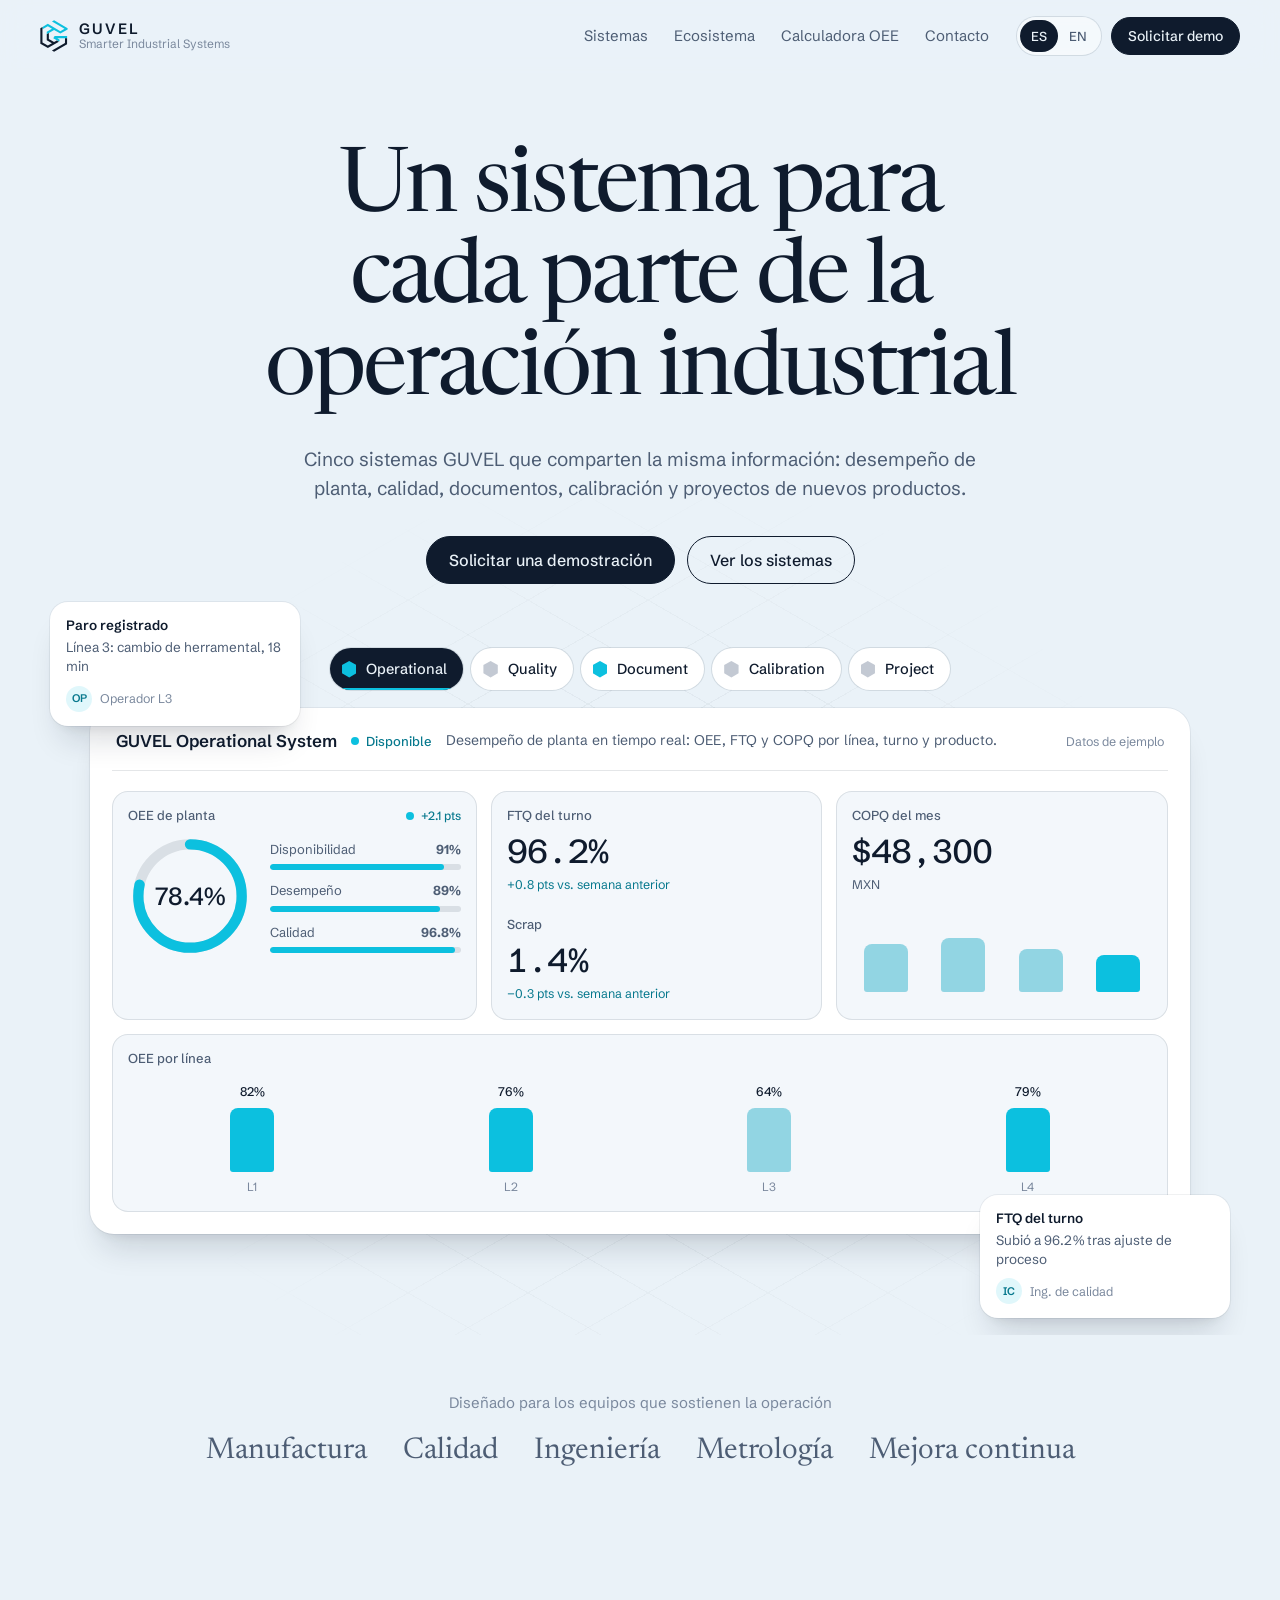
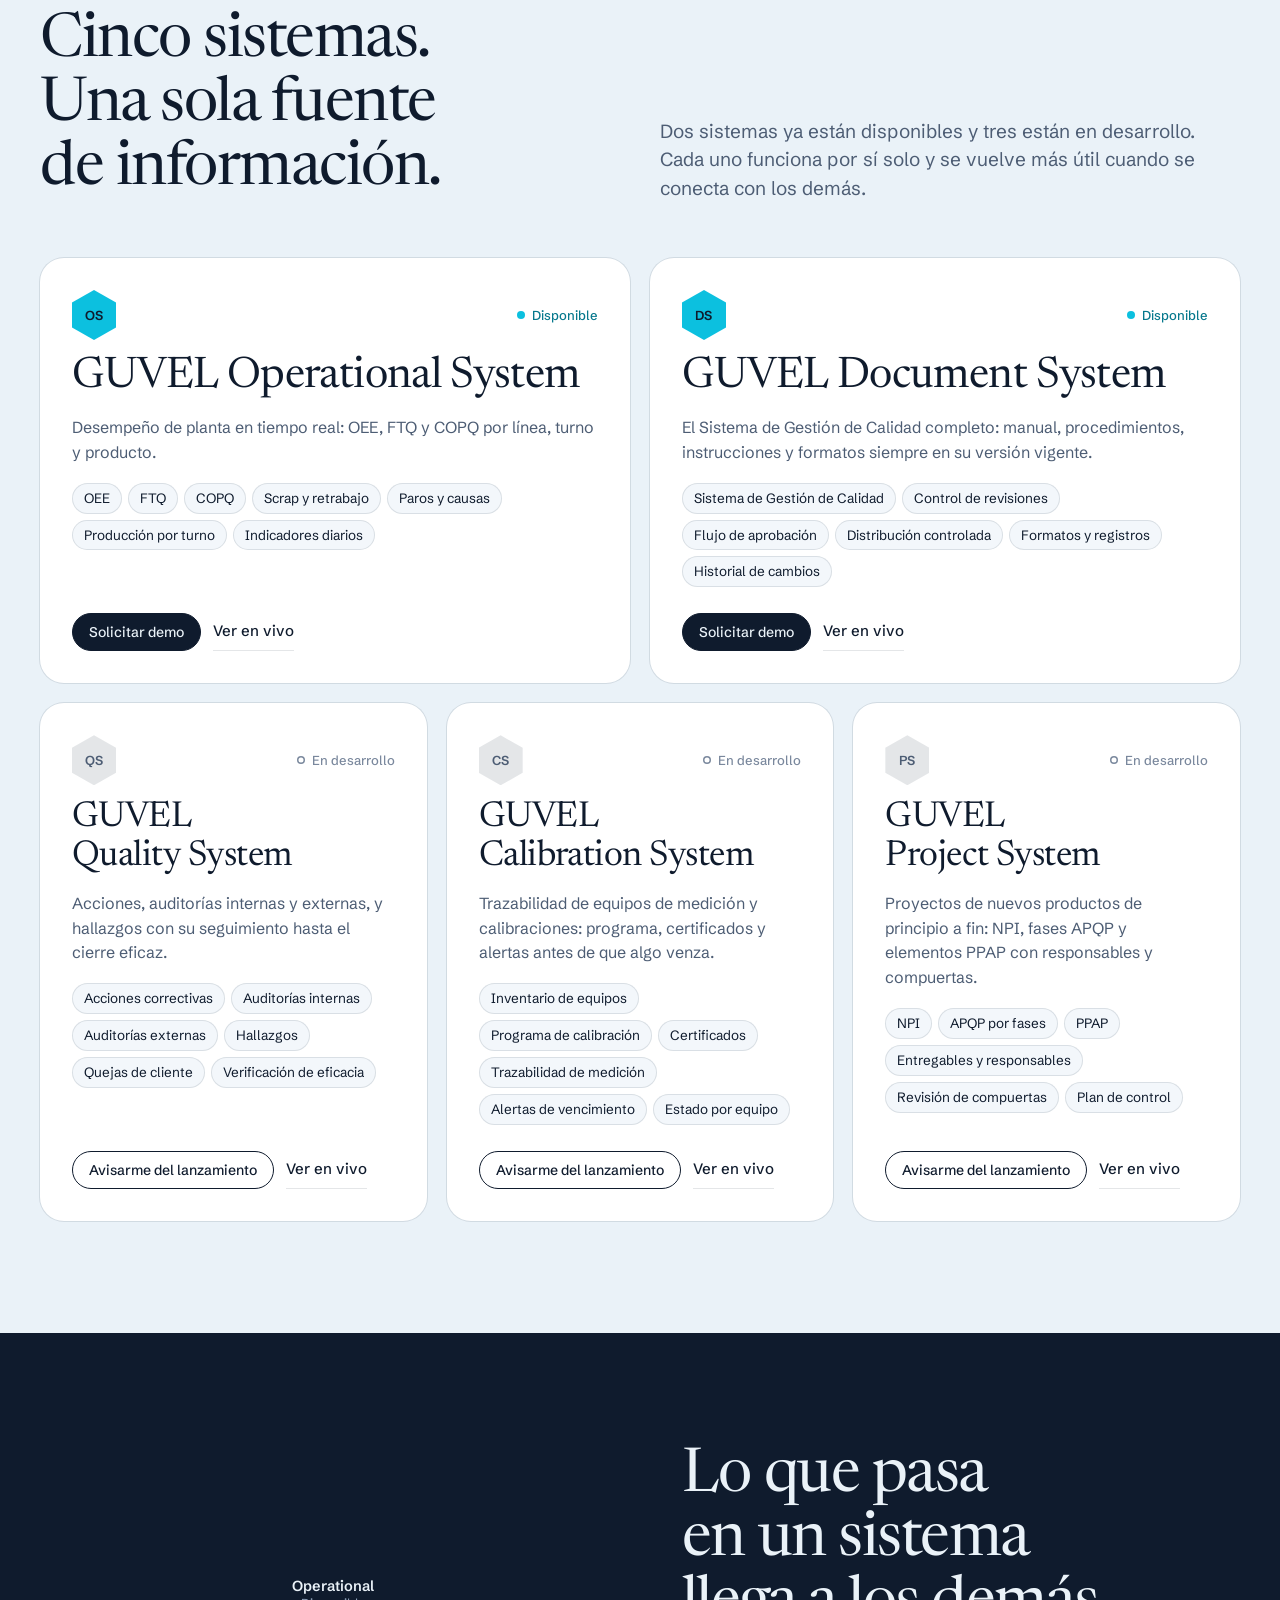
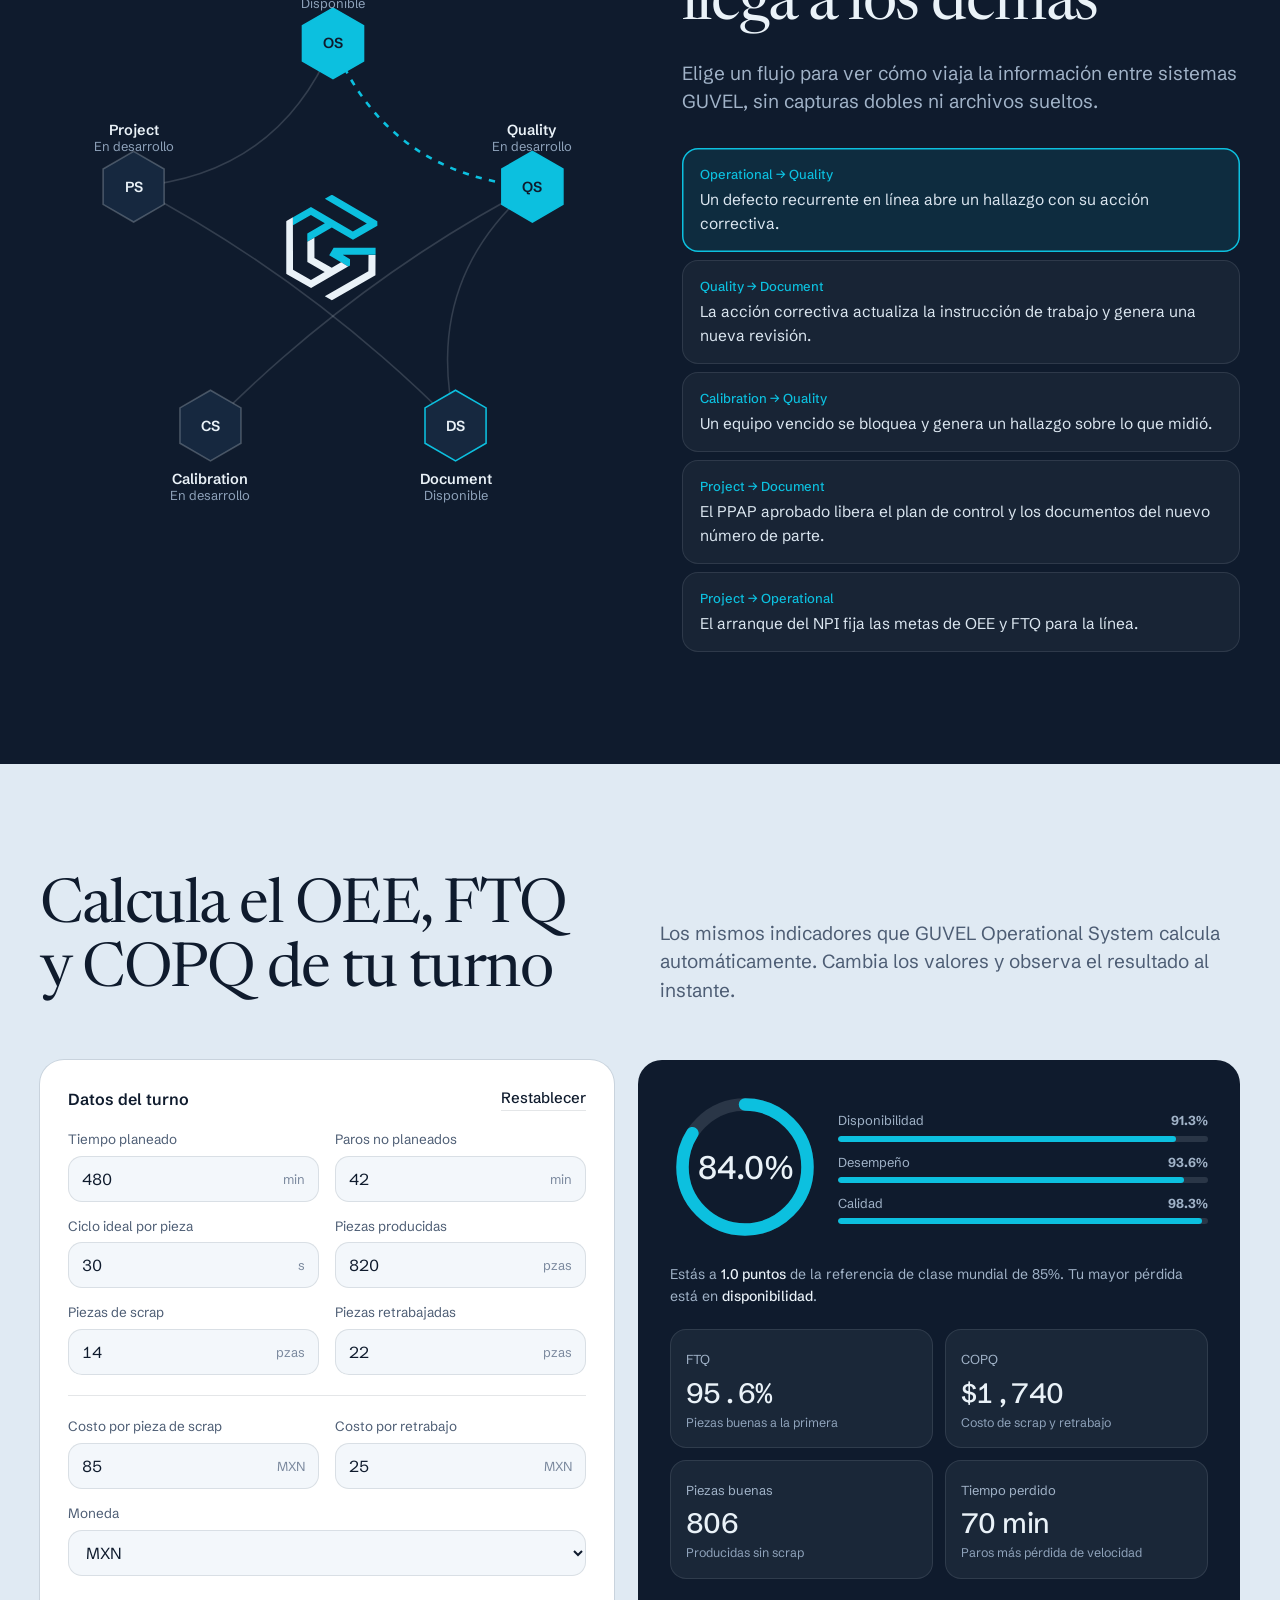
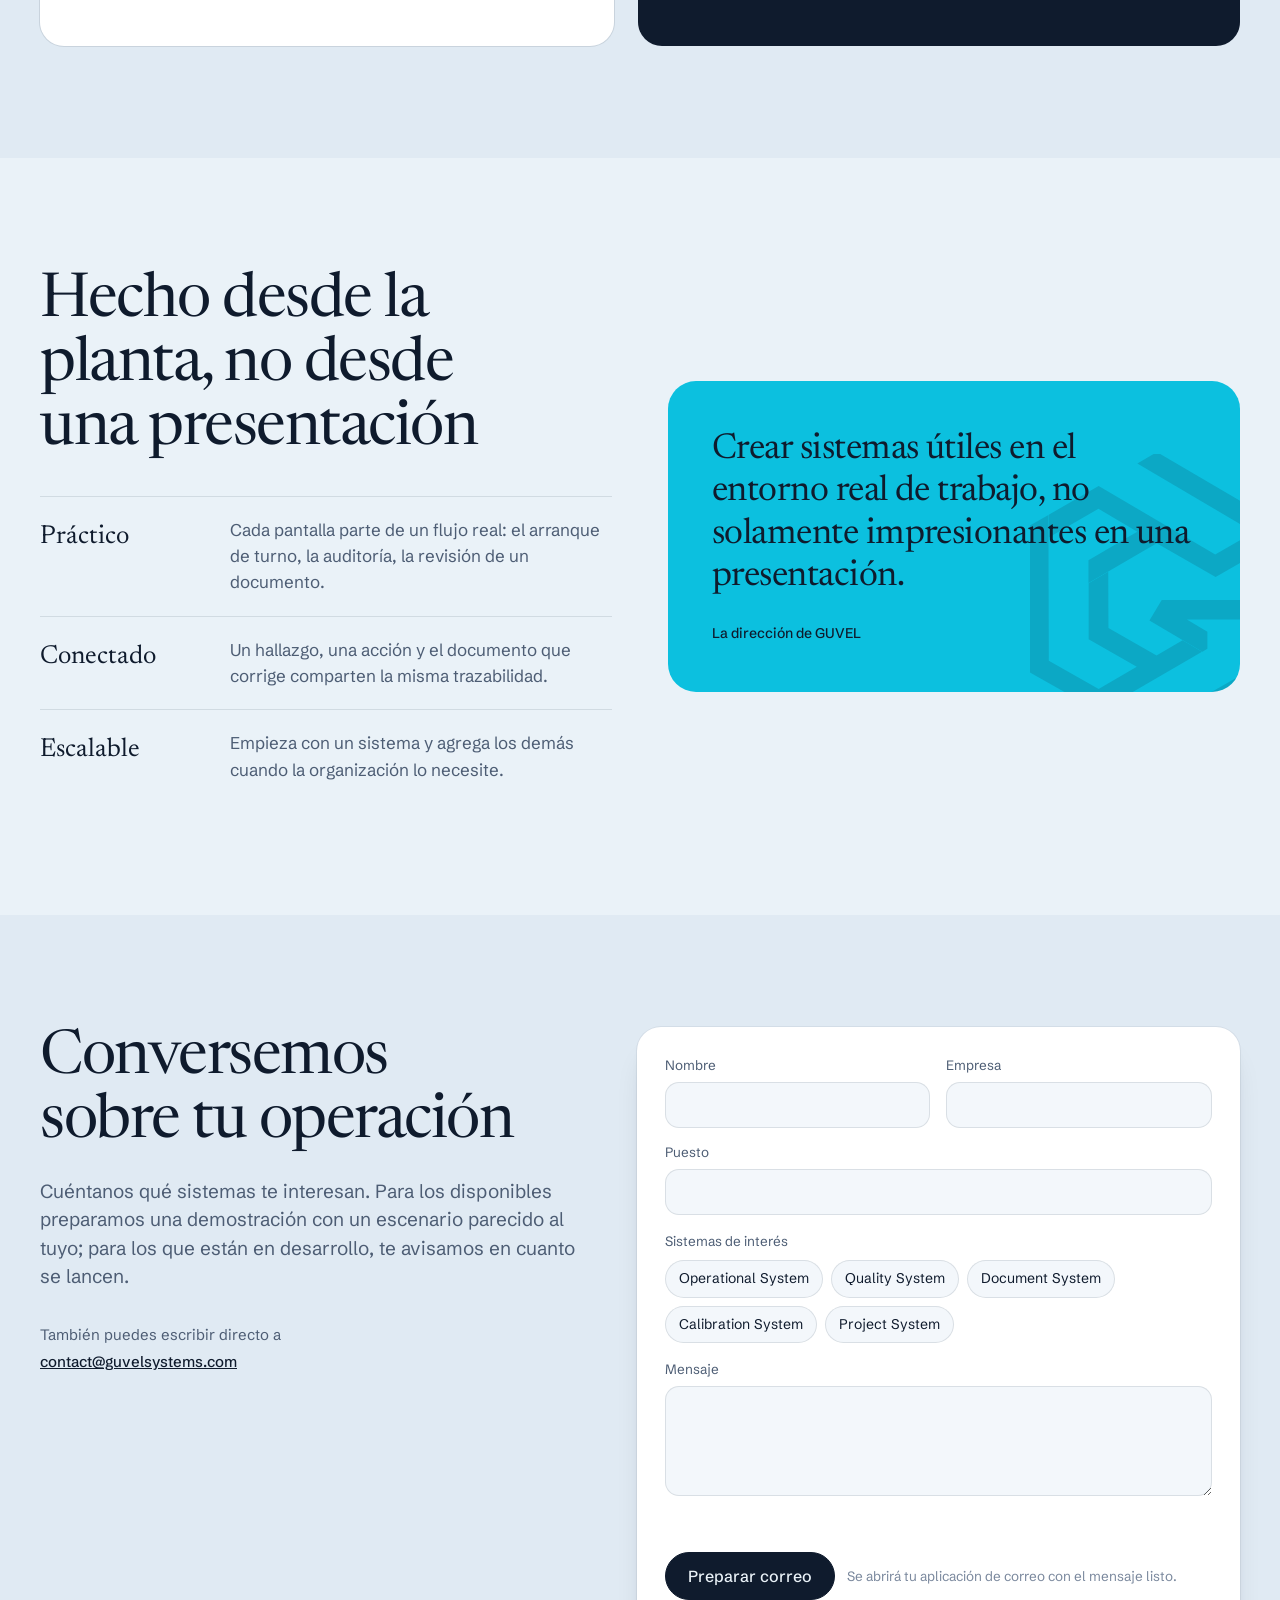
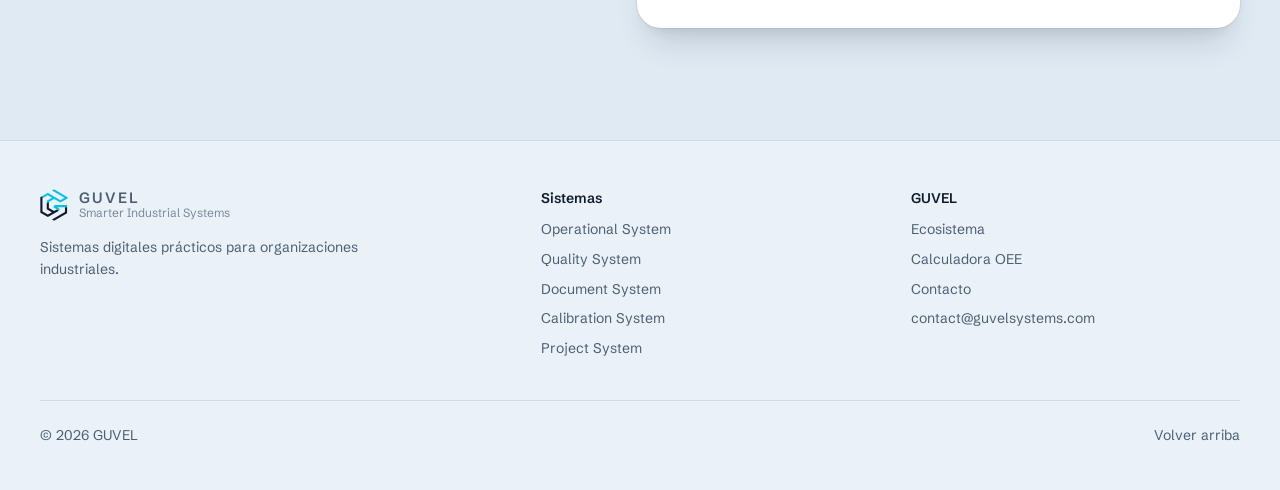
==== commit 523479f2: "Add files via upload" ====
--- a/index.html
+++ b/index.html
@@ -4,14 +4,14 @@
 <meta charset="utf-8">
 <meta name="viewport" content="width=device-width, initial-scale=1, viewport-fit=cover">
 <title>GUVEL | Smarter Industrial Systems</title>
-<meta name="description" content="GUVEL desarrolla sistemas digitales prácticos para organizaciones industriales: calidad, operaciones y mejora continua conectadas.">
+<meta name="description" content="GUVEL: cinco sistemas conectados para la industria. Operación, calidad, documentos, calibración y proyectos.">
 <link rel="icon" href="assets/guvel-mark.svg" type="image/svg+xml">
 <link rel="icon" href="assets/favicon-32.png" sizes="32x32" type="image/png">
 <link rel="apple-touch-icon" href="assets/apple-touch-icon.png">
 <meta name="theme-color" content="#0f1b2d">
 <meta property="og:type" content="website">
 <meta property="og:title" content="GUVEL | Smarter Industrial Systems">
-<meta property="og:description" content="Sistemas digitales prácticos para organizaciones industriales: calidad, operaciones y mejora continua conectadas.">
+<meta property="og:description" content="Cinco sistemas conectados para la industria: operación, calidad, documentos, calibración y proyectos.">
 <meta property="og:image" content="assets/og-image.png">
 <meta name="twitter:card" content="summary_large_image">
 <link rel="preconnect" href="https://fonts.googleapis.com">
@@ -21,36 +21,32 @@
 <script>document.documentElement.classList.add('js')</script>
 </head>
 <body>
-
-<svg width="0" height="0" style="position:absolute" aria-hidden="true">
-  <defs>
-    <symbol id="g" viewBox="20 20 1356 1556">
-      <polygon style="fill:var(--m-cy)" points="1336,801 727,801 663,909 939,1071 965,1056 965,967 858,903 1336,903"/>
-      <polygon style="fill:var(--m-cy)" points="138,357 138,475 397,325 600,445 345,594 345,713 701,505 1008,682 1362,479 1361,417 702,30 600,89 1209,448 1006,564 398,207"/>
-      <polygon style="fill:var(--m-so)" points="1335,904 1233,904 1231,1141 599,1504 702,1563 1334,1200"/>
-      <polygon style="fill:var(--m-so)" points="34,417 34,1176 400,1383 937,1072 836,1012 700,1091 449,947 448,654 346,714 346,1006 597,1150 398,1266 138,1118 136,358"/>
-    </symbol>
-  </defs>
-</svg>
-
-<header class="nav">
+<svg width="0" height="0" style="position:absolute" aria-hidden="true"><defs>
+<symbol id="g" viewBox="20 20 1356 1556">
+<polygon style="fill:var(--m-cy)" points="1336,801 727,801 663,909 939,1071 965,1056 965,967 858,903 1336,903"/>
+<polygon style="fill:var(--m-cy)" points="138,357 138,475 397,325 600,445 345,594 345,713 701,505 1008,682 1362,479 1361,417 702,30 600,89 1209,448 1006,564 398,207"/>
+<polygon style="fill:var(--m-so)" points="1335,904 1233,904 1231,1141 599,1504 702,1563 1334,1200"/>
+<polygon style="fill:var(--m-so)" points="34,417 34,1176 400,1383 937,1072 836,1012 700,1091 449,947 448,654 346,714 346,1006 597,1150 398,1266 138,1118 136,358"/>
+</symbol></defs></svg>
+
+<header class="nav" id="nav">
   <div class="wrap">
-    <a class="brand" href="#top" aria-label="GUVEL inicio">
-      <svg class="mark" aria-hidden="true"><use href="#g"/></svg>
-      <div><b>GUVEL</b><span data-i18n="brandSub">Smarter Industrial Systems</span></div>
+    <a class="brand" href="#top" aria-label="GUVEL">
+      <svg aria-hidden="true"><use href="#g"/></svg>
+      <span><b>GUVEL</b><small>Smarter Industrial Systems</small></span>
     </a>
     <nav class="nav-links" id="navLinks" aria-label="Principal">
-      <a href="#soluciones" data-i18n="navSol">Soluciones</a>
-      <a href="#reto" data-i18n="navChal">El reto</a>
-      <a href="#enfoque" data-i18n="navApp">Enfoque</a>
-      <a href="#nosotros" data-i18n="navAbout">Nosotros</a>
+      <a href="#sistemas" data-i18n="nav1">Sistemas</a>
+      <a href="#ecosistema" data-i18n="nav2">Ecosistema</a>
+      <a href="#oee" data-i18n="nav3">Calculadora OEE</a>
+      <a href="#contacto" data-i18n="nav4">Contacto</a>
     </nav>
     <div class="nav-tools">
-      <div class="lang" role="group" aria-label="Idioma">
+      <div class="seg" role="group" aria-label="Idioma / Language">
         <button type="button" data-lang="es" aria-pressed="true">ES</button>
         <button type="button" data-lang="en" aria-pressed="false">EN</button>
       </div>
-      <a class="pill solid small" href="#contacto" data-i18n="navCta">Solicitar demo</a>
+      <a class="pill solid sm" href="#contacto" data-i18n="navCta">Solicitar demo</a>
       <button class="menu-btn" id="menuBtn" type="button" aria-expanded="false" aria-controls="navLinks" aria-label="Menú">☰</button>
     </div>
   </div>
@@ -60,273 +56,155 @@
   <section class="hero">
     <div class="iso"></div>
     <div class="wrap">
-      <div>
-        <h1 data-i18n="heroT">Sistemas más inteligentes para el desempeño industrial</h1>
-        <p class="lede" data-i18n="heroP">GUVEL desarrolla sistemas digitales prácticos que ayudan a las organizaciones industriales a organizar su información, fortalecer sus procesos y conectar las herramientas de la operación diaria.</p>
-        <div class="cta-row">
-          <a class="pill solid" href="#soluciones" data-i18n="heroA">Explorar soluciones</a>
-          <a class="pill ghost" href="#contacto" data-i18n="heroB">Solicitar una demostración</a>
-        </div>
-        <p class="hero-note"><i></i><span data-i18n="heroN">Construido alrededor de flujos de trabajo industriales reales</span></p>
-      </div>
-
-      <div class="eco" aria-label="Ecosistema GUVEL">
-        <svg class="eco-lines" viewBox="0 0 100 100" preserveAspectRatio="none" aria-hidden="true">
-          <line x1="50" y1="50" x2="22" y2="18"/><line x1="50" y1="50" x2="80" y2="26"/>
-          <line x1="50" y1="50" x2="22" y2="84"/><line x1="50" y1="50" x2="78" y2="88"/>
-        </svg>
-        <div class="eco-g">
-          <svg class="mark" viewBox="20 20 1356 1556" aria-hidden="true">
-            <polygon class="m-cy shard s1" points="138,357 138,475 397,325 600,445 345,594 345,713 701,505 1008,682 1362,479 1361,417 702,30 600,89 1209,448 1006,564 398,207"/>
-            <polygon class="m-cy shard s2" points="1336,801 727,801 663,909 939,1071 965,1056 965,967 858,903 1336,903"/>
-            <polygon class="m-so shard s3" points="34,417 34,1176 400,1383 937,1072 836,1012 700,1091 449,947 448,654 346,714 346,1006 597,1150 398,1266 138,1118 136,358"/>
-            <polygon class="m-so shard s4" points="1335,904 1233,904 1231,1141 599,1504 702,1563 1334,1200"/>
-          </svg>
-        </div>
-
-        <div class="art a-gs">
-          <h4>General System <em data-i18n="live">Disponible</em></h4>
-          <div class="big">98.7%</div>
-          <div class="sub" data-i18n="artGs">Calidad del turno</div>
-          <svg class="spark" viewBox="0 0 200 34" preserveAspectRatio="none" aria-hidden="true"><polyline points="0,26 25,22 50,24 75,15 100,18 125,10 150,13 175,6 200,8" fill="none" stroke="#0cc0df" stroke-width="2.5" stroke-linejoin="round" vector-effect="non-scaling-stroke"/></svg>
-        </div>
-        <div class="art a-cal">
-          <h4 data-i18n="calN">Calibración</h4>
-          <div class="row"><span>MC-014</span><span data-i18n="artCal1">vence en 12 días</span></div>
-          <div class="row"><span>CAL-203</span><span data-i18n="artCal2">vigente</span></div>
-        </div>
-        <div class="art a-doc">
-          <h4 data-i18n="docN">Documentos</h4>
-          <div class="row"><span>IT-208</span><span data-i18n="artDoc1">Rev. D vigente</span></div>
-          <div class="row"><span>PR-041</span><span data-i18n="artDoc2">en aprobación</span></div>
-        </div>
-        <div class="art a-act">
-          <h4 data-i18n="actN">Acciones</h4>
-          <div data-i18n="artAct">Acción correctiva 8D-031</div>
-          <div class="bar"><b></b></div>
-          <div class="sub" data-i18n="artAct2">3 de 5 pasos completados</div>
-        </div>
-      </div>
-    </div>
-  </section>
-
-  <section class="statement">
-    <div class="wrap">
-      <p><span data-i18n="st1">Diseñado para la realidad de</span> <span style="color:var(--ink)" data-i18n="st2">manufactura, calidad, operaciones y mejora continua.</span></p>
-    </div>
-  </section>
-
-  <section class="section band" id="soluciones">
+      <h1 data-i18n="heroT">Un sistema para cada parte de la operación industrial</h1>
+      <p class="lede" data-i18n="heroP">Cinco sistemas GUVEL que comparten la misma información: desempeño de planta, calidad, documentos, calibración y proyectos de nuevos productos.</p>
+      <div class="cta-row">
+        <a class="pill solid" href="#contacto" data-i18n="heroA">Solicitar una demostración</a>
+        <a class="pill ghost" href="#sistemas" data-i18n="heroB">Ver los sistemas</a>
+      </div>
+
+      <div class="explorer" id="explorer">
+        <div class="dock" role="tablist" aria-label="Sistemas GUVEL" id="dock"></div>
+        <div class="float f1" id="f1" aria-hidden="true"></div>
+        <div class="float f2" id="f2" aria-hidden="true"></div>
+        <div class="window" role="tabpanel" id="win" tabindex="0"></div>
+      </div>
+    </div>
+  </section>
+
+  <section class="trust">
+    <div class="wrap">
+      <p data-i18n="trustP">Diseñado para los equipos que sostienen la operación</p>
+      <ul><li data-i18n="tr1">Manufactura</li><li data-i18n="tr2">Calidad</li><li data-i18n="tr3">Ingeniería</li><li data-i18n="tr4">Metrología</li><li data-i18n="tr5">Mejora continua</li></ul>
+    </div>
+  </section>
+
+  <section class="section" id="sistemas">
     <div class="wrap">
       <div class="head">
-        <h2 data-i18n="solT">Un ecosistema industrial. Múltiples soluciones.</h2>
-        <p class="lede" data-i18n="solP">Cada solución responde a una necesidad operativa específica y comparte el mismo enfoque GUVEL: claridad, trazabilidad y facilidad de uso.</p>
-      </div>
-
-      <article class="gs">
-        <div class="gs-copy">
-          <span class="status"><i class="dot"></i><span data-i18n="avail">Disponible ahora</span></span>
-          <h3>GUVEL General System</h3>
-          <p class="lede" style="font-size:17px" data-i18n="gsP">Una visión conectada de la calidad y el desempeño operacional, diseñada para respaldar las decisiones diarias de manufactura.</p>
-          <ul class="ticks">
-            <li data-i18n="gs1">Registros de producción y calidad</li>
-            <li data-i18n="gs2">Visibilidad de scrap y desempeño</li>
-            <li data-i18n="gs3">Indicadores operacionales</li>
-          </ul>
-          <div class="cta-row">
-            <a class="pill solid" href="#contacto" data-i18n="demo">Solicitar una demostración</a>
-            <button class="pill ghost" type="button" data-open="general" data-i18n="detail">Ver detalle</button>
+        <h2 data-i18n="sysT">Cinco sistemas. Una sola fuente de información.</h2>
+        <p class="lede" data-i18n="sysP">Dos sistemas ya están disponibles y tres están en desarrollo. Cada uno funciona por sí solo y se vuelve más útil cuando se conecta con los demás.</p>
+      </div>
+      <div class="prod-top" id="prodTop"></div>
+      <div class="prod-bot" id="prodBot"></div>
+    </div>
+  </section>
+
+  <section class="section deep" id="ecosistema">
+    <div class="wrap eco">
+      <div class="map" id="map"></div>
+      <div>
+        <h2 class="h2" data-i18n="ecoT">Lo que pasa en un sistema llega a los demás</h2>
+        <p class="lede" style="margin-top:22px" data-i18n="ecoP">Elige un flujo para ver cómo viaja la información entre sistemas GUVEL, sin capturas dobles ni archivos sueltos.</p>
+        <ul class="flows" id="flows"></ul>
+      </div>
+    </div>
+  </section>
+
+  <section class="section band" id="oee">
+    <div class="wrap">
+      <div class="head">
+        <h2 data-i18n="calT">Calcula el OEE, FTQ y COPQ de tu turno</h2>
+        <p class="lede" data-i18n="calP">Los mismos indicadores que GUVEL Operational System calcula automáticamente. Cambia los valores y observa el resultado al instante.</p>
+      </div>
+      <div class="calc">
+        <div class="inputs">
+          <h3><span data-i18n="cIn">Datos del turno</span><button class="linkbtn" type="button" id="calcReset" data-i18n="cReset">Restablecer</button></h3>
+          <div class="fgrid">
+            <div class="field"><label for="iPlan" data-i18n="iPlan">Tiempo planeado</label><div class="unit"><input id="iPlan" type="number" min="1" inputmode="decimal"><span>min</span></div></div>
+            <div class="field"><label for="iDown" data-i18n="iDown">Paros no planeados</label><div class="unit"><input id="iDown" type="number" min="0" inputmode="decimal"><span>min</span></div></div>
+            <div class="field"><label for="iCycle" data-i18n="iCycle">Ciclo ideal por pieza</label><div class="unit"><input id="iCycle" type="number" min="0.1" step="0.1" inputmode="decimal"><span>s</span></div></div>
+            <div class="field"><label for="iTotal" data-i18n="iTotal">Piezas producidas</label><div class="unit"><input id="iTotal" type="number" min="0" inputmode="numeric"><span data-i18n="pz">pzas</span></div></div>
+            <div class="field"><label for="iScrap" data-i18n="iScrap">Piezas de scrap</label><div class="unit"><input id="iScrap" type="number" min="0" inputmode="numeric"><span data-i18n="pz">pzas</span></div></div>
+            <div class="field"><label for="iRework" data-i18n="iRework">Piezas retrabajadas</label><div class="unit"><input id="iRework" type="number" min="0" inputmode="numeric"><span data-i18n="pz">pzas</span></div></div>
+            <div class="sep"></div>
+            <div class="field"><label for="iCostS" data-i18n="iCostS">Costo por pieza de scrap</label><div class="unit"><input id="iCostS" type="number" min="0" step="0.01" inputmode="decimal"><span id="cur1">MXN</span></div></div>
+            <div class="field"><label for="iCostR" data-i18n="iCostR">Costo por retrabajo</label><div class="unit"><input id="iCostR" type="number" min="0" step="0.01" inputmode="decimal"><span id="cur2">MXN</span></div></div>
+            <div class="field full"><label for="iCur" data-i18n="iCur">Moneda</label><select id="iCur"><option value="MXN">MXN</option><option value="USD">USD</option></select></div>
           </div>
         </div>
-        <div class="demo" aria-label="Vista de ejemplo de GUVEL General System">
-          <div class="demo-top">
-            <div><strong data-i18n="dTitle">Tablero de planta</strong><small data-i18n="dNote">Datos de ejemplo</small></div>
-            <div class="seg" role="group" aria-label="Turno">
-              <button type="button" data-shift="0" aria-pressed="true" data-i18n="t1">Turno 1</button>
-              <button type="button" data-shift="1" aria-pressed="false" data-i18n="t2">Turno 2</button>
-              <button type="button" data-shift="2" aria-pressed="false" data-i18n="t3">Turno 3</button>
+        <div class="results" aria-live="polite">
+          <div class="ring">
+            <svg viewBox="0 0 120 120" aria-hidden="true"><circle class="track" cx="60" cy="60" r="50"/><circle class="val" id="rVal" cx="60" cy="60" r="50" stroke-dasharray="0 314"/><text x="60" y="60" id="rTxt">0%</text></svg>
+            <div class="bars">
+              <div><span><em style="font-style:normal" data-i18n="rA">Disponibilidad</em><b id="rA">0%</b></span><i id="bA" style="--w:0%"></i></div>
+              <div><span><em style="font-style:normal" data-i18n="rP">Desempeño</em><b id="rP">0%</b></span><i id="bP" style="--w:0%"></i></div>
+              <div><span><em style="font-style:normal" data-i18n="rQ">Calidad</em><b id="rQ">0%</b></span><i id="bQ" style="--w:0%"></i></div>
             </div>
           </div>
-          <div class="metrics">
-            <div class="metric"><span data-i18n="mQ">Calidad</span><b id="mQ">98.7%</b><small id="mQd">+0.4 pts</small></div>
-            <div class="metric"><span data-i18n="mP">Producción</span><b id="mP">12,450</b><small id="mPd" data-i18n="pcs">piezas</small></div>
-            <div class="metric"><span data-i18n="mS">Scrap</span><b id="mS">1.3%</b><small id="mSd">−0.2 pts</small></div>
+          <p class="oee-note" id="oeeNote"></p>
+          <div class="rgrid">
+            <div><span>FTQ</span><b id="rFtq">0%</b><small data-i18n="rFtqS">Piezas buenas a la primera</small></div>
+            <div><span>COPQ</span><b id="rCopq">$0</b><small data-i18n="rCopqS">Costo de scrap y retrabajo</small></div>
+            <div><span data-i18n="rGood">Piezas buenas</span><b id="rGoodV">0</b><small data-i18n="rGoodS">Producidas sin scrap</small></div>
+            <div><span data-i18n="rLost">Tiempo perdido</span><b id="rLostV">0 min</b><small data-i18n="rLostS">Paros más pérdida de velocidad</small></div>
           </div>
-          <div class="chart">
-            <div class="chart-h"><span data-i18n="cT">Calidad por día</span><span id="cAvg">97.9% prom.</span></div>
-            <svg viewBox="0 0 300 150" preserveAspectRatio="none" aria-hidden="true">
-              <g class="grid"><line x1="0" y1="30" x2="300" y2="30"/><line x1="0" y1="75" x2="300" y2="75"/><line x1="0" y1="120" x2="300" y2="120"/></g>
-              <path class="area" id="cArea"/>
-              <path class="ln" id="cLine" vector-effect="non-scaling-stroke"/>
-            </svg>
-            <div class="days" id="cDays"><span>L</span><span>M</span><span>M</span><span>J</span><span>V</span><span>S</span><span>D</span></div>
-          </div>
-        </div>
-      </article>
-
-      <div class="trio">
-        <article class="sol">
-          <span class="status next"><i class="dot"></i><span data-i18n="next">Próximamente</span></span>
-          <h3>GUVEL Calibration</h3>
-          <p data-i18n="calP">Un entorno estructurado para equipos, programas de calibración, certificados y trazabilidad de medición.</p>
-          <div class="mini" aria-hidden="true">
-            <div class="row"><span data-i18n="c1">Micrómetro MC-014</span><span class="warn" data-i18n="c1s">12 días</span></div>
-            <div class="row"><span data-i18n="c2">Calibrador CAL-203</span><span data-i18n="c2s">Vigente</span></div>
-            <div class="row"><span data-i18n="c3">Torquímetro TQ-077</span><span data-i18n="c3s">Certificado adjunto</span></div>
-          </div>
-          <button class="linkbtn" type="button" data-open="calibration" data-i18n="detail">Ver detalle</button>
-        </article>
-        <article class="sol">
-          <span class="status next"><i class="dot"></i><span data-i18n="next">Próximamente</span></span>
-          <h3>GUVEL Documents</h3>
-          <p data-i18n="docP">Gestión documental controlada basada en revisiones, aprobaciones y acceso a información vigente.</p>
-          <div class="mini" aria-hidden="true">
-            <div class="row"><span>IT-208 Rev. D</span><span class="warn" data-i18n="d1s">Vigente</span></div>
-            <div class="row"><span>IT-208 Rev. C</span><span data-i18n="d2s">Obsoleta</span></div>
-            <div class="row"><span>PR-041 Rev. A</span><span data-i18n="d3s">En aprobación</span></div>
-          </div>
-          <button class="linkbtn" type="button" data-open="documents" data-i18n="detail">Ver detalle</button>
-        </article>
-        <article class="sol">
-          <span class="status next"><i class="dot"></i><span data-i18n="next">Próximamente</span></span>
-          <h3>GUVEL Actions</h3>
-          <p data-i18n="actP">Un sistema enfocado en responsables, acciones correctivas, fechas compromiso y seguimiento significativo.</p>
-          <div class="mini" aria-hidden="true">
-            <div class="row"><span data-i18n="a1">Contención 8D-031</span><span class="warn" data-i18n="a1s">Cerrada</span></div>
-            <div class="row"><span data-i18n="a2">Causa raíz</span><span data-i18n="a2s">Ing. calidad, vie</span></div>
-            <div class="row"><span data-i18n="a3">Verificación</span><span data-i18n="a3s">Pendiente</span></div>
-          </div>
-          <button class="linkbtn" type="button" data-open="actions" data-i18n="detail">Ver detalle</button>
-        </article>
-      </div>
-    </div>
-  </section>
-
-  <section class="section deep" id="reto">
-    <div class="wrap">
-      <div class="head">
-        <div>
-          <h2 data-i18n="chT">La información debe respaldar la operación, no frenarla</h2>
-        </div>
-        <div>
-          <p class="lede" data-i18n="chP">Los registros de producción, los datos de calidad, los documentos y el seguimiento suelen vivir en lugares separados. GUVEL les da estructura y los conecta.</p>
-          <div class="stage-ctrl">
-            <div class="seg dark" role="group" aria-label="Comparar">
-              <button type="button" data-state="before" aria-pressed="true" data-i18n="before">Hoy</button>
-              <button type="button" data-state="after" aria-pressed="false" data-i18n="after">Con GUVEL</button>
-            </div>
-          </div>
-        </div>
-      </div>
-      <div class="stage" id="stage" aria-live="polite">
-        <svg class="hub mark on-navy" viewBox="20 20 1356 1556" aria-hidden="true"><use href="#g"/></svg>
-        <div class="frags">
-          <div class="frag"><span data-i18n="f1">produccion_semana_v7_FINAL.xlsx</span><small data-i18n="f1s">En la computadora de un supervisor</small><span class="to">General System</span></div>
-          <div class="frag"><span data-i18n="f2">Reporte de scrap semanal</span><small data-i18n="f2s">Se arma a mano cada lunes</small><span class="to">General System</span></div>
-          <div class="frag"><span data-i18n="f3">Certificado de calibración</span><small data-i18n="f3s">Adjunto en un correo de marzo</small><span class="to">GUVEL Calibration</span></div>
-          <div class="frag"><span data-i18n="f4">Procedimiento Rev. B impreso</span><small data-i18n="f4s">Pegado junto a la máquina</small><span class="to">GUVEL Documents</span></div>
-          <div class="frag"><span data-i18n="f5">Pendientes del turno</span><small data-i18n="f5s">Perdidos en el chat del equipo</small><span class="to">GUVEL Actions</span></div>
-          <div class="frag"><span data-i18n="f6">Acción correctiva abierta</span><small data-i18n="f6s">Sin responsable ni fecha</small><span class="to">GUVEL Actions</span></div>
+          <p class="warnmsg" id="calcWarn"></p>
         </div>
       </div>
     </div>
   </section>
 
   <section class="section">
-    <div class="wrap">
-      <div class="head">
-        <h2 data-i18n="rmT">Construido para crecer con las necesidades industriales</h2>
-        <p class="lede" data-i18n="rmP">El ecosistema empieza por lo que más importa en planta y se amplía módulo a módulo, compartiendo la misma información.</p>
-      </div>
-      <div class="hexes"><ul class="hrow"><li class="live"><span>General System<small data-i18n="avail2">Disponible</small></span></li><li class="live"><span>Calibration<small data-i18n="next2">En desarrollo</small></span></li><li class="live"><span>Documents<small data-i18n="next2">En desarrollo</small></span></li><li class="live"><span>Actions<small data-i18n="next2">En desarrollo</small></span></li></ul><ul class="hrow"><li><span>APQP</span></li><li><span>PPAP</span></li><li><span data-i18n="h1">Auditorías</span></li></ul><ul class="hrow"><li><span>SPC</span></li><li><span data-i18n="h2">Analítica</span></li><li><span data-i18n="h3">Habilidades</span></li><li><span data-i18n="h4">Mantenimiento</span></li></ul></div>
-      <div class="hex-legend"><span><i></i><span data-i18n="lg1">Solución actual</span></span><span><i class="o"></i><span data-i18n="lg2">Siguientes etapas del ecosistema</span></span></div>
-    </div>
-  </section>
-
-  <section class="section band" id="enfoque">
-    <div class="wrap">
-      <div class="head">
-        <h2 data-i18n="pplT">Responsabilidades diferentes. Una realidad industrial conectada.</h2>
-        <p class="lede" data-i18n="pplP">Creado para las personas que mueven la industria.</p>
-      </div>
-      <div class="people">
-        <article><h3 data-i18n="p1">Calidad</h3><p data-i18n="p1t">Gerentes, ingenieros y equipos de calidad que necesitan visibilidad, trazabilidad y control.</p></article>
-        <article><h3 data-i18n="p2">Operaciones</h3><p data-i18n="p2t">Líderes de operaciones, ingenieros de manufactura y equipos de producción que gestionan el desempeño diario.</p></article>
-        <article><h3 data-i18n="p3">Mejora continua</h3><p data-i18n="p3t">Líderes de mejora e industria que convierten la información en acciones significativas.</p></article>
-      </div>
-
-      <div class="approach" style="margin-top:104px">
-        <div>
-          <h2 data-i18n="apT">Conectado, no complicado.</h2>
-          <p class="lede" data-i18n="apP">Los equipos industriales administran información crítica entre hojas de cálculo, documentos y herramientas desconectadas. GUVEL aporta estructura a esos flujos diarios sin perder el contexto operacional.</p>
-        </div>
-        <div class="principles">
-          <div><h3 data-i18n="pr1">Práctico</h3><p data-i18n="pr1t">Diseñado alrededor de flujos de trabajo y decisiones industriales reales.</p></div>
-          <div><h3 data-i18n="pr2">Conectado</h3><p data-i18n="pr2t">Soluciones independientes que evolucionan como parte de un mismo ecosistema.</p></div>
-          <div><h3 data-i18n="pr3">Escalable</h3><p data-i18n="pr3t">Comienza con lo importante y crece conforme evoluciona la organización.</p></div>
-          <div><h3 data-i18n="pr4">Industrial</h3><p data-i18n="pr4t">Pensado para manufactura, operaciones y mejora de procesos.</p></div>
-        </div>
-      </div>
-    </div>
-  </section>
-
-  <section class="section" id="nosotros">
-    <div class="wrap about">
-      <div class="body">
-        <h2 data-i18n="abT">Tecnología moldeada por la experiencia industrial</h2>
-        <p class="lede" data-i18n="abP1">GUVEL construye Smarter Industrial Systems: soluciones digitales prácticas para administrar información, mejorar la visibilidad y conectar calidad, operaciones y mejora continua.</p>
-        <p data-i18n="abP2">GUVEL nace de la experiencia práctica con procesos de manufactura, sistemas de calidad, datos operacionales y mejora continua. Sin afirmaciones inventadas ni historias genéricas de software.</p>
-        <div class="focus">
-          <div><b data-i18n="fo1">Calidad</b><span data-i18n="fo1t">Visibilidad y control</span></div>
-          <div><b data-i18n="fo2">Operaciones</b><span data-i18n="fo2t">Información práctica del proceso</span></div>
-          <div><b data-i18n="fo3">Mejora</b><span data-i18n="fo3t">Acción y aprendizaje estructurados</span></div>
-        </div>
-      </div>
-      <figure class="quote" style="margin:0">
+    <div class="wrap why">
+      <div>
+        <h2 class="h2" data-i18n="whyT">Hecho desde la planta, no desde una presentación</h2>
+        <div class="plist">
+          <div><h3 data-i18n="w1">Práctico</h3><p data-i18n="w1t">Cada pantalla parte de un flujo real: el arranque de turno, la auditoría, la revisión de un documento.</p></div>
+          <div><h3 data-i18n="w2">Conectado</h3><p data-i18n="w2t">Un hallazgo, una acción y el documento que corrige comparten la misma trazabilidad.</p></div>
+          <div><h3 data-i18n="w3">Escalable</h3><p data-i18n="w3t">Empieza con un sistema y agrega los demás cuando la organización lo necesite.</p></div>
+        </div>
+      </div>
+      <figure class="quote">
         <svg viewBox="20 20 1356 1556" aria-hidden="true"><use href="#g"/></svg>
-        <blockquote data-i18n="qt">Crear sistemas que sean útiles en el entorno real de trabajo, no solamente impresionantes en una presentación.</blockquote>
+        <blockquote data-i18n="qt">Crear sistemas útiles en el entorno real de trabajo, no solamente impresionantes en una presentación.</blockquote>
         <cite data-i18n="qc">La dirección de GUVEL</cite>
       </figure>
     </div>
   </section>
 
-  <section class="contact" id="contacto">
-    <div class="wrap">
-      <div class="contact-card">
-        <div class="iso"></div>
+  <section class="section band" id="contacto">
+    <div class="wrap contact-wrap">
+      <div>
+        <h2 class="h2" data-i18n="ctT">Conversemos sobre tu operación</h2>
+        <p class="lede" data-i18n="ctP">Cuéntanos qué sistemas te interesan. Para los disponibles preparamos una demostración con un escenario parecido al tuyo; para los que están en desarrollo, te avisamos en cuanto se lancen.</p>
+        <div class="contact-meta"><span data-i18n="ctMail">También puedes escribir directo a</span><a href="mailto:contact@guvelsystems.com">contact@guvelsystems.com</a></div>
+      </div>
+      <form class="form" id="form" novalidate>
+        <div class="fgrid">
+          <div class="field"><label for="fName" data-i18n="fName">Nombre</label><input id="fName" type="text" autocomplete="name" required></div>
+          <div class="field"><label for="fCo" data-i18n="fCo">Empresa</label><input id="fCo" type="text" autocomplete="organization"></div>
+          <div class="field full"><label for="fRole" data-i18n="fRole">Puesto</label><input id="fRole" type="text" autocomplete="organization-title"></div>
+        </div>
         <div>
-          <h2 data-i18n="ctT">¿Listo para explorar GUVEL?</h2>
-          <p data-i18n="ctP">Cuéntanos cómo se gestiona hoy la información en tu planta y te mostramos GUVEL General System con un escenario parecido al tuyo.</p>
-        </div>
-        <div class="cta-row">
-          <a class="pill cyan" href="mailto:contact@guvelsystems.com?subject=GUVEL%20-%20Demo" data-i18n="ctA">Escribir a GUVEL</a>
-          <a class="pill line-light" href="#soluciones" data-i18n="ctB">Ver soluciones</a>
-        </div>
-      </div>
+          <p class="legend-q" id="chkLbl" data-i18n="fSys">Sistemas de interés</p>
+          <div class="checks" id="checks" role="group" aria-labelledby="chkLbl"></div>
+        </div>
+        <div class="field"><label for="fMsg" data-i18n="fMsg">Mensaje</label><textarea id="fMsg"></textarea></div>
+        <p class="err" id="fErr" role="alert"></p>
+        <div class="cta-row" style="margin-top:0;align-items:center"><button class="pill solid" type="submit" data-i18n="fSend">Preparar correo</button><span class="hint" data-i18n="fHint">Se abrirá tu aplicación de correo con el mensaje listo.</span></div>
+      </form>
     </div>
   </section>
 </main>
 
 <footer>
   <div class="wrap">
-    <a class="brand" href="#top"><svg class="mark" aria-hidden="true" style="width:24px;height:28px"><use href="#g"/></svg><div><b>GUVEL</b><span data-i18n="ft">Sistemas digitales prácticos para organizaciones industriales</span></div></a>
-    <span>© <span id="yr"></span> GUVEL. <a href="#top" data-i18n="back">Volver arriba</a></span>
+    <div class="fgrid-foot">
+      <div>
+        <a class="brand" href="#top"><svg aria-hidden="true"><use href="#g"/></svg><span><b>GUVEL</b><small>Smarter Industrial Systems</small></span></a>
+        <p style="margin-top:16px;max-width:40ch" data-i18n="ft">Sistemas digitales prácticos para organizaciones industriales.</p>
+      </div>
+      <div><h4 data-i18n="ftSys">Sistemas</h4><ul id="footSys"></ul></div>
+      <div><h4 data-i18n="ftCo">GUVEL</h4><ul>
+        <li><a href="#ecosistema" data-i18n="nav2">Ecosistema</a></li>
+        <li><a href="#oee" data-i18n="nav3">Calculadora OEE</a></li>
+        <li><a href="#contacto" data-i18n="nav4">Contacto</a></li>
+        <li><a href="mailto:contact@guvelsystems.com">contact@guvelsystems.com</a></li></ul></div>
+    </div>
+    <div class="foot-bottom"><span>© <span id="yr"></span> GUVEL</span><a href="#top" data-i18n="back">Volver arriba</a></div>
   </div>
 </footer>
-
-<dialog id="dlg" aria-labelledby="dlgT">
-  <div class="dlg">
-    <button class="close" type="button" id="dlgX" aria-label="Cerrar">×</button>
-    <span class="status" id="dlgS"></span>
-    <h2 id="dlgT"></h2>
-    <p class="lede" id="dlgL" style="font-size:17px"></p>
-    <h4 data-i18n="mWhat">Qué es</h4><p id="dlgW"></p>
-    <h4 data-i18n="mHelp">Cómo te ayuda</h4><ul class="ticks" id="dlgB"></ul>
-    <h4 data-i18n="mOut">Impacto operacional</h4><p class="outcome" id="dlgO"></p>
-    <div class="cta-row"><a class="pill solid" href="#contacto" id="dlgC"></a></div>
-  </div>
-</dialog>
-
 <script src="js/app.js" defer></script>
 </body>
 </html>
--- a/css/styles.css
+++ b/css/styles.css
@@ -1,10 +1,10 @@
 :root{
   --navy:#0f1b2d; --ice:#eaf2f8; --cyan:#0cc0df;
-  --bg:#eaf2f8; --band:#dfeaf3; --card:#ffffff; --card-2:#f4f8fb;
-  --ink:#0f1b2d; --muted:#4f5f76; --faint:#7d8ba0; --line:rgba(15,27,45,.12);
-  --cyan-ink:#067f95; --deep:#0f1b2d; --deep-ink:#eaf2f8; --deep-muted:#9fb1c6;
-  --mark-solid:#0f1b2d;
-  --lift:0 0 0 1px rgba(15,27,45,.06),0 22px 28px -8px rgba(15,27,45,.14),0 8px 12px -8px rgba(15,27,45,.12);
+  --bg:#eaf2f8; --band:#e0eaf3; --card:#ffffff; --card-2:#f3f7fb;
+  --ink:#0f1b2d; --muted:#4d5d74; --faint:#7a889d; --line:rgba(15,27,45,.11);
+  --cyan-ink:#06788d; --cyan-wash:rgba(12,192,223,.13);
+  --mark-solid:#0f1b2d; --warn:#b4541a; --warn-wash:rgba(180,84,26,.1);
+  --lift:0 0 0 1px rgba(15,27,45,.06),0 24px 32px -12px rgba(15,27,45,.16),0 8px 14px -8px rgba(15,27,45,.1);
   --serif:"Newsreader",Georgia,"Times New Roman",serif;
   --sans:"Schibsted Grotesk",ui-sans-serif,system-ui,-apple-system,"Segoe UI",Roboto,sans-serif;
   box-sizing:border-box;
@@ -14,312 +14,340 @@
 }
 @media (prefers-color-scheme:dark){
   :root:not([data-theme="light"]){
-    --bg:#0f1b2d; --band:#13233a; --card:#172a44; --card-2:#1b304d;
-    --ink:#eaf2f8; --muted:#a9b9cc; --faint:#7f93ab; --line:rgba(234,242,248,.12);
-    --cyan-ink:#0cc0df; --deep:#0a1422; --deep-ink:#eaf2f8; --deep-muted:#9fb1c6;
-    --mark-solid:#eaf2f8;
-    --lift:0 0 0 1px rgba(234,242,248,.07),0 22px 28px -8px rgba(0,0,0,.45),0 8px 12px -8px rgba(0,0,0,.4);
+    --bg:#0f1b2d; --band:#122238; --card:#16283f; --card-2:#1b2f4a;
+    --ink:#eaf2f8; --muted:#a8b8cb; --faint:#7d91a9; --line:rgba(234,242,248,.11);
+    --cyan-ink:#0cc0df; --cyan-wash:rgba(12,192,223,.14); --mark-solid:#eaf2f8; --warn:#f0a36b; --warn-wash:rgba(240,163,107,.12);
+    --lift:0 0 0 1px rgba(234,242,248,.07),0 24px 32px -12px rgba(0,0,0,.5),0 8px 14px -8px rgba(0,0,0,.4);
     color-scheme:dark;
   }
 }
 :root[data-theme="dark"]{
-  --bg:#0f1b2d; --band:#13233a; --card:#172a44; --card-2:#1b304d;
-  --ink:#eaf2f8; --muted:#a9b9cc; --faint:#7f93ab; --line:rgba(234,242,248,.12);
-  --cyan-ink:#0cc0df; --deep:#0a1422; --deep-ink:#eaf2f8; --deep-muted:#9fb1c6;
-  --mark-solid:#eaf2f8;
-  --lift:0 0 0 1px rgba(234,242,248,.07),0 22px 28px -8px rgba(0,0,0,.45),0 8px 12px -8px rgba(0,0,0,.4);
+  --bg:#0f1b2d; --band:#122238; --card:#16283f; --card-2:#1b2f4a;
+  --ink:#eaf2f8; --muted:#a8b8cb; --faint:#7d91a9; --line:rgba(234,242,248,.11);
+  --cyan-ink:#0cc0df; --cyan-wash:rgba(12,192,223,.14); --mark-solid:#eaf2f8; --warn:#f0a36b; --warn-wash:rgba(240,163,107,.12);
+  --lift:0 0 0 1px rgba(234,242,248,.07),0 24px 32px -12px rgba(0,0,0,.5),0 8px 14px -8px rgba(0,0,0,.4);
   color-scheme:dark;
 }
 *,*::before,*::after{box-sizing:inherit}
 html{scroll-behavior:smooth;scroll-padding-top:calc(env(safe-area-inset-top,0px) + 84px)}
-body{margin:0;background:var(--bg);color:var(--ink);font-family:var(--sans);font-size:17px;line-height:1.55;-webkit-font-smoothing:antialiased;overflow-x:hidden}
+body{margin:0;background:var(--bg);color:var(--ink);font-family:var(--sans);font-size:17px;line-height:1.55;-webkit-font-smoothing:antialiased;overflow-x:hidden;--m-cy:#0cc0df;--m-so:var(--mark-solid)}
 img,svg{max-width:100%}
 a{color:inherit}
-:focus-visible{outline:2px solid var(--cyan);outline-offset:3px;border-radius:6px}
+button,input,select,textarea{font:inherit;color:inherit}
+:focus-visible{outline:2px solid var(--cyan);outline-offset:3px;border-radius:8px}
 .wrap{width:min(1200px,100% - 40px);margin-inline:auto}
 h1,h2,h3{font-family:var(--serif);font-weight:400;margin:0;text-wrap:balance}
 p{margin:0}
-.lede{color:var(--muted);font-size:19px;line-height:1.5;max-width:56ch}
-
-/* ---------- mark ---------- */
-body{--m-cy:#0cc0df;--m-so:var(--mark-solid)}
-.mark .m-cy{fill:var(--m-cy)}
-.mark .m-so{fill:var(--m-so)}
+.lede{color:var(--muted);font-size:19px;line-height:1.5;max-width:58ch}
 .on-navy{--m-so:#eaf2f8}
-
-/* ---------- nav ---------- */
-.nav{position:sticky;top:env(safe-area-inset-top,0px);z-index:40;background:color-mix(in srgb,var(--bg) 82%,transparent);backdrop-filter:saturate(1.3) blur(14px);-webkit-backdrop-filter:saturate(1.3) blur(14px)}
+.hexi{display:inline-block;width:.8em;height:.92em;clip-path:polygon(50% 0,100% 25%,100% 75%,50% 100%,0 75%,0 25%);background:currentColor;flex:none}
+
+/* status */
+.st{display:inline-flex;align-items:center;gap:7px;font-size:13px;font-weight:500;white-space:nowrap}
+.st::before{content:"";width:8px;height:8px;border-radius:50%;background:var(--cyan)}
+.st.rel{color:var(--cyan-ink)}
+.st.dev{color:var(--faint)}
+.st.dev::before{background:transparent;box-shadow:inset 0 0 0 1.5px currentColor}
+
+/* nav */
+.nav{position:sticky;top:0;z-index:50;padding-top:env(safe-area-inset-top,0px);background:color-mix(in srgb,var(--bg) 84%,transparent);backdrop-filter:saturate(1.3) blur(14px);-webkit-backdrop-filter:saturate(1.3) blur(14px);border-bottom:1px solid transparent;transition:border-color .2s}
+.nav.scrolled{border-bottom-color:var(--line)}
 .nav .wrap{display:flex;align-items:center;gap:28px;height:72px}
-.brand{display:flex;align-items:center;gap:12px;text-decoration:none}
-.brand svg{width:30px;height:34px}
-.brand b{font-weight:600;letter-spacing:.14em;font-size:15px}
-.brand span{display:block;font-size:12px;color:var(--faint);letter-spacing:.01em;line-height:1.1}
+.brand{display:flex;align-items:center;gap:11px;text-decoration:none}
+.brand svg{width:28px;height:32px}
+.brand b{font-weight:600;letter-spacing:.14em;font-size:15px;display:block;line-height:1.1}
+.brand small{display:block;font-size:12px;color:var(--faint);line-height:1.2}
 .nav-links{display:flex;gap:26px;margin-left:auto}
 .nav-links a{text-decoration:none;font-size:15px;color:var(--muted)}
 .nav-links a:hover{color:var(--ink)}
 .nav-tools{display:flex;align-items:center;gap:10px}
-.lang{display:flex;border:1px solid var(--line);border-radius:999px;padding:3px}
-.lang button{all:unset;cursor:pointer;font-size:13px;font-weight:500;padding:5px 10px;border-radius:999px;color:var(--muted)}
-.lang button[aria-pressed="true"]{background:var(--ink);color:var(--bg)}
-.pill{display:inline-flex;align-items:center;justify-content:center;gap:8px;height:46px;padding:0 22px;border-radius:999px;font:500 16px/1 var(--sans);text-decoration:none;border:1px solid var(--ink);cursor:pointer;transition:background .2s,color .2s,transform .2s}
+.seg{display:inline-flex;border-radius:999px;padding:3px;box-shadow:0 0 0 1px var(--line);background:color-mix(in srgb,var(--card) 50%,transparent)}
+.seg button{all:unset;cursor:pointer;font-size:13px;font-weight:500;padding:6px 11px;border-radius:999px;color:var(--muted)}
+.seg button[aria-pressed="true"]{background:var(--ink);color:var(--bg)}
+.pill{display:inline-flex;align-items:center;justify-content:center;gap:8px;height:48px;padding:0 22px;border-radius:999px;font:500 16px/1 var(--sans);text-decoration:none;border:1px solid var(--ink);cursor:pointer;transition:background .2s,color .2s;white-space:nowrap}
 .pill.solid{background:var(--ink);color:var(--bg)}
+.pill.solid:hover{background:color-mix(in srgb,var(--ink) 85%,var(--cyan))}
 .pill.ghost{background:transparent;color:var(--ink)}
-.pill.solid:hover{background:color-mix(in srgb,var(--ink) 86%,var(--cyan))}
 .pill.ghost:hover{background:color-mix(in srgb,var(--ink) 6%,transparent)}
-.pill.small{height:38px;padding:0 16px;font-size:14px}
+.pill.sm{height:38px;padding:0 16px;font-size:14px}
 .pill.cyan{background:var(--cyan);border-color:var(--cyan);color:#0f1b2d}
-.pill.cyan:hover{background:#3fd0e8}
-.pill.line-light{background:transparent;border-color:rgba(234,242,248,.4);color:#eaf2f8}
-.pill.line-light:hover{background:rgba(234,242,248,.08)}
+.pill.cyan:hover{background:#3dd2ea}
 .menu-btn{display:none}
 
-/* ---------- hero ---------- */
-.hero{position:relative;padding:56px 0 96px;overflow:hidden}
-.iso{position:absolute;inset:0;pointer-events:none;opacity:.55;
-  background-image:
-   repeating-linear-gradient(30deg,var(--line) 0 1px,transparent 1px 56px),
-   repeating-linear-gradient(150deg,var(--line) 0 1px,transparent 1px 56px);
-  -webkit-mask-image:radial-gradient(ellipse 55% 60% at 72% 48%,#000 20%,transparent 75%);
-          mask-image:radial-gradient(ellipse 55% 60% at 72% 48%,#000 20%,transparent 75%)}
-.hero .wrap{position:relative;display:grid;grid-template-columns:1.02fr 1fr;gap:40px;align-items:center}
-.hero h1{font-size:clamp(46px,6.6vw,88px);line-height:1.02;letter-spacing:-.028em}
-.hero .lede{margin-top:28px}
-.cta-row{display:flex;flex-wrap:wrap;gap:12px;margin-top:36px}
-.hero-note{margin-top:40px;font-size:14px;color:var(--faint);display:flex;align-items:center;gap:10px}
-.hero-note i{width:18px;height:1px;background:var(--faint)}
-
-.eco{position:relative;width:100%;max-width:580px;aspect-ratio:1/1;margin-left:auto}
-.eco-lines{position:absolute;inset:0;width:100%;height:100%;overflow:visible}
-.eco-lines line{stroke:var(--cyan);stroke-width:1.2;stroke-dasharray:3 5;vector-effect:non-scaling-stroke;opacity:.8}
-.eco-g{position:absolute;left:50%;top:50%;width:42%;transform:translate(-50%,-50%)}
-.eco-g svg{display:block;width:100%;height:auto;overflow:visible}
-.eco-g polygon,.eco-g path{transform-box:fill-box}
-.art{position:absolute;background:var(--card);border-radius:18px;box-shadow:var(--lift);padding:14px 16px;width:min(230px,44%);font-size:13px;line-height:1.35}
-.art h4{margin:0 0 8px;font:600 13px/1.2 var(--sans);display:flex;align-items:center;gap:8px}
-.art h4 em{font-style:normal;font-weight:500;font-size:11px;color:var(--cyan-ink);background:color-mix(in srgb,var(--cyan) 14%,transparent);padding:2px 8px;border-radius:999px;margin-left:auto}
-.art .big{font:500 26px/1 var(--sans);letter-spacing:-.02em}
-.art .sub{color:var(--muted);font-size:12px;margin-top:4px}
-.art svg.spark{display:block;width:100%;height:34px;margin-top:10px}
-.art .bar{height:6px;border-radius:6px;background:var(--card-2);margin-top:10px;overflow:hidden;box-shadow:inset 0 0 0 1px var(--line)}
-.art .bar b{display:block;height:100%;width:60%;background:var(--cyan);border-radius:6px}
-.art .row{display:flex;justify-content:space-between;gap:8px;padding:6px 0;border-top:1px solid var(--line)}
-.art .row:first-of-type{border-top:0}
-.art .row span:last-child{color:var(--muted)}
-.dot{display:inline-block;width:7px;height:7px;border-radius:50%;background:var(--cyan)}
-.a-gs{left:0;top:4%}
-.a-cal{right:0;top:14%}
-.a-doc{left:2%;bottom:6%}
-.a-act{right:2%;bottom:0}
-
-/* load sequence */
-@media (prefers-reduced-motion:no-preference){
-  .js .eco-g .shard{animation:shard 1.1s cubic-bezier(.2,.8,.2,1) both}
-  .js .eco-g .s1{--dx:-120px;--dy:-70px;animation-delay:.1s}
-  .js .eco-g .s2{--dx:120px;--dy:-70px;animation-delay:.22s}
-  .js .eco-g .s3{--dx:-120px;--dy:70px;animation-delay:.34s}
-  .js .eco-g .s4{--dx:120px;--dy:70px;animation-delay:.46s}
-  .js .art{animation:rise .8s cubic-bezier(.2,.8,.2,1) both}
-  .js .a-gs{animation-delay:1.05s}.js .a-cal{animation-delay:1.18s}.js .a-doc{animation-delay:1.31s}.js .a-act{animation-delay:1.44s}
-  .js .eco-lines line{stroke-dashoffset:0;animation:fadeln .9s ease both 1s}
-}
-@keyframes shard{from{opacity:0;transform:translate(var(--dx),var(--dy))}to{opacity:1;transform:none}}
-@keyframes rise{from{opacity:0;transform:translateY(14px) scale(.97)}to{opacity:1;transform:none}}
-@keyframes fadeln{from{opacity:0}to{opacity:.8}}
-
-/* ---------- statement ---------- */
-.statement{padding:24px 0 96px}
-.statement p{font-family:var(--serif);font-size:clamp(28px,3.4vw,44px);line-height:1.22;letter-spacing:-.015em;max-width:30ch;color:var(--ink)}
-.statement p span{color:var(--faint)}
-
-/* ---------- sections ---------- */
-.section{padding:104px 0}
+/* hero */
+.hero{position:relative;padding:72px 0 40px;text-align:center;overflow:hidden}
+.iso{position:absolute;inset:0;pointer-events:none;
+  background-image:repeating-linear-gradient(30deg,var(--line) 0 1px,transparent 1px 60px),repeating-linear-gradient(150deg,var(--line) 0 1px,transparent 1px 60px);
+  -webkit-mask-image:radial-gradient(ellipse 60% 55% at 50% 70%,#000 10%,transparent 72%);mask-image:radial-gradient(ellipse 60% 55% at 50% 70%,#000 10%,transparent 72%);opacity:.7}
+.hero .wrap{position:relative}
+.hero h1{font-size:clamp(44px,7vw,92px);line-height:1.02;letter-spacing:-.03em;max-width:15ch;margin-inline:auto}
+.hero .lede{margin:26px auto 0}
+.cta-row{display:flex;flex-wrap:wrap;gap:12px;margin-top:34px}
+.hero .cta-row{justify-content:center}
+
+/* product explorer */
+.explorer{position:relative;margin:64px auto 60px;max-width:1100px;text-align:left}
+.dock{display:flex;gap:8px;justify-content:center;flex-wrap:wrap;margin-bottom:18px}
+.dock button{all:unset;cursor:pointer;position:relative;display:flex;align-items:center;gap:10px;padding:10px 16px 10px 12px;border-radius:999px;background:var(--card);box-shadow:0 0 0 1px var(--line);font-size:14.5px;font-weight:500;overflow:hidden;transition:background .2s,color .2s}
+.dock button .hexi{color:var(--cyan);font-size:18px}
+.dock button[data-rel="0"] .hexi{color:transparent;box-shadow:none;background:linear-gradient(var(--faint),var(--faint))}
+.dock button[data-rel="0"] .hexi{background:var(--faint);opacity:.45}
+.dock button[aria-selected="true"]{background:var(--ink);color:var(--bg)}
+.dock button[aria-selected="true"][data-rel="0"] .hexi{background:var(--bg);opacity:.6}
+.dock .prog{position:absolute;left:0;bottom:0;height:2px;width:0;background:var(--cyan)}
+.window{position:relative;background:var(--card);border-radius:24px;box-shadow:var(--lift);padding:22px;min-height:470px}
+.win-top{display:flex;align-items:center;gap:14px;flex-wrap:wrap;padding:0 4px 18px;border-bottom:1px solid var(--line);margin-bottom:20px}
+.win-top h3{font:600 17px/1.2 var(--sans)}
+.win-top p{color:var(--muted);font-size:14px;flex:1 1 300px}
+.win-top .sample{font-size:12.5px;color:var(--faint);margin-left:auto}
+.panel{animation:panelIn .45s cubic-bezier(.2,.8,.2,1)}
+@keyframes panelIn{from{opacity:0;transform:translateY(8px)}to{opacity:1;transform:none}}
+.float{position:absolute;z-index:3;width:250px;background:var(--card);border-radius:18px;box-shadow:var(--lift);padding:14px 16px;font-size:13.5px;line-height:1.4;transition:opacity .3s,transform .3s}
+.float b{display:block;font-weight:600;margin-bottom:3px}
+.float span{color:var(--muted)}
+.float.f1{left:-40px;top:-46px}
+.float.f2{right:-40px;bottom:-84px}
+.float.swap{opacity:0;transform:translateY(6px)}
+.float .who{display:flex;align-items:center;gap:8px;margin-top:10px;font-size:12.5px;color:var(--faint)}
+.float .av{width:26px;height:26px;border-radius:50%;display:grid;place-items:center;font-size:11px;font-weight:600;background:var(--cyan-wash);color:var(--cyan-ink)}
+
+/* panel parts */
+.pg{display:grid;gap:14px}
+.pg.c3{grid-template-columns:1.1fr 1fr 1fr}
+.pg.c2{grid-template-columns:1fr 1fr}
+.pg.c21{grid-template-columns:1.4fr 1fr}
+.pg.c12{grid-template-columns:.9fr 1.5fr}
+.box{background:var(--card-2);border-radius:16px;padding:16px;box-shadow:inset 0 0 0 1px var(--line);min-width:0}
+.box h4{margin:0 0 10px;font:500 13px/1.3 var(--sans);color:var(--muted);display:flex;justify-content:space-between;gap:8px}
+.kpi b{display:block;font:500 clamp(24px,2.6vw,34px)/1.05 var(--sans);letter-spacing:-.02em;font-variant-numeric:tabular-nums}
+.kpi small{display:block;font-size:12.5px;color:var(--muted);margin-top:6px}
+.kpi small.up{color:var(--cyan-ink)}
+.kpi small.bad{color:var(--warn)}
+.ring{display:flex;align-items:center;gap:18px}
+.ring svg{width:124px;height:124px;flex:none}
+.ring .track{fill:none;stroke:var(--line);stroke-width:10}
+.ring .val{fill:none;stroke:var(--cyan);stroke-width:10;stroke-linecap:round;transform:rotate(-90deg);transform-origin:center;transition:stroke-dasharray .6s}
+.ring text{font:500 24px var(--sans);fill:var(--ink);text-anchor:middle;dominant-baseline:central}
+.bars{flex:1;display:grid;gap:10px}
+.bars div{font-size:13px}
+.bars span{display:flex;justify-content:space-between;color:var(--muted)}
+.bars i{display:block;height:6px;border-radius:6px;background:var(--line);margin-top:5px;overflow:hidden}
+.bars i::after{content:"";display:block;height:100%;width:var(--w);background:var(--cyan);border-radius:6px}
+.cols{display:flex;align-items:flex-end;gap:10px;height:120px;padding-top:6px}
+.cols div{flex:1;display:flex;flex-direction:column;align-items:center;gap:6px;height:100%;justify-content:flex-end;font-size:12px;color:var(--faint)}
+.cols div i{width:100%;max-width:44px;border-radius:8px 8px 3px 3px;background:var(--cyan);height:var(--h)}
+.cols div.low i{background:color-mix(in srgb,var(--cyan) 35%,var(--line))}
+.cols div b{font-weight:500;color:var(--ink);font-size:12.5px}
+.tbl{width:100%;border-collapse:collapse;font-size:13.5px}
+.tbl th{font-weight:500;color:var(--faint);text-align:left;padding:0 10px 8px 0;font-size:12.5px}
+.tbl td{padding:10px 10px 10px 0;border-top:1px solid var(--line);vertical-align:top}
+.tbl td:first-child{font-weight:500;white-space:nowrap}
+.tag{display:inline-block;padding:2px 9px;border-radius:999px;font-size:12px;font-weight:500;background:var(--line);color:var(--muted);white-space:nowrap}
+.tag.c{background:var(--cyan-wash);color:var(--cyan-ink)}
+.tag.w{background:var(--warn-wash);color:var(--warn)}
+.scroll-x{overflow-x:auto}
+.tree{list-style:none;margin:0;padding:0;font-size:14px}
+.tree li{padding:7px 0 7px calc(var(--d,0) * 18px);display:flex;gap:9px;align-items:center;border-top:1px solid var(--line)}
+.tree li:first-child{border-top:0}
+.tree li .hexi{font-size:11px;color:var(--faint)}
+.tree li.on{font-weight:600}
+.tree li.on .hexi{color:var(--cyan)}
+.tree li em{font-style:normal;margin-left:auto;font-size:12px;color:var(--faint)}
+.flow{display:flex;gap:6px;margin-top:14px}
+.flow div{flex:1;border-radius:12px;padding:10px;font-size:12.5px;background:var(--card);box-shadow:0 0 0 1px var(--line)}
+.flow div b{display:block;font-size:13px;margin-bottom:2px}
+.flow div.done{box-shadow:0 0 0 1.5px var(--cyan)}
+.flow div.now{background:var(--cyan-wash);box-shadow:0 0 0 1.5px var(--cyan)}
+.eq{display:grid;gap:4px}
+.eq div{display:grid;grid-template-columns:1.2fr 1fr 70px;gap:12px;align-items:center;font-size:13.5px;padding:8px 0;border-top:1px solid var(--line)}
+.eq div:first-child{border-top:0}
+.eq small{color:var(--faint);display:block;font-size:12px}
+.eq i{display:block;height:6px;border-radius:6px;background:var(--line);overflow:hidden}
+.eq i::after{content:"";display:block;height:100%;width:var(--w);background:var(--c,var(--cyan));border-radius:6px}
+.eq .d{text-align:right;font-variant-numeric:tabular-nums;color:var(--muted)}
+.eq .d.w{color:var(--warn);font-weight:500}
+.phases{display:grid;grid-template-columns:repeat(5,1fr);gap:6px;margin-top:6px}
+.phases div{font-size:12.5px}
+.phases i{display:block;height:8px;border-radius:8px;background:var(--line);margin-bottom:8px;overflow:hidden}
+.phases i::after{content:"";display:block;height:100%;width:var(--w);background:var(--cyan)}
+.phases b{display:block;font-weight:500;font-size:13px}
+.phases span{color:var(--faint)}
+.ppap{display:grid;grid-template-columns:repeat(9,1fr);gap:5px;margin-top:10px}
+.ppap i{aspect-ratio:.866/1;clip-path:polygon(50% 0,100% 25%,100% 75%,50% 100%,0 75%,0 25%);background:var(--line)}
+.ppap i.ok{background:var(--cyan)}
+.ppap i.rv{background:color-mix(in srgb,var(--cyan) 40%,var(--line))}
+.legend{display:flex;gap:14px;flex-wrap:wrap;margin-top:12px;font-size:12.5px;color:var(--muted)}
+.legend span{display:inline-flex;align-items:center;gap:6px}
+.legend .hexi{font-size:11px}
+
+.trust{padding:56px 0 24px;text-align:center}
+.trust p{font-size:15px;color:var(--faint)}
+.trust ul{list-style:none;margin:14px 0 0;padding:0;display:flex;justify-content:center;flex-wrap:wrap;gap:10px 36px;font-family:var(--serif);font-size:clamp(22px,2.4vw,30px);color:var(--muted)}
+
+/* sections */
+.section{padding:112px 0}
 .band{background:var(--band)}
 .head{display:grid;grid-template-columns:1fr 1fr;gap:40px;align-items:end;margin-bottom:56px}
-.head h2{font-size:clamp(38px,4.8vw,64px);line-height:1.05;letter-spacing:-.022em}
-
-/* solutions */
-.gs{display:grid;grid-template-columns:.9fr 1.1fr;gap:28px;background:var(--card);border-radius:28px;padding:40px;box-shadow:0 0 0 1px var(--line)}
-.gs-copy{display:flex;flex-direction:column;gap:18px;padding:8px}
-.status{display:inline-flex;align-items:center;gap:8px;font-size:14px;font-weight:500;color:var(--cyan-ink)}
-.status.next{color:var(--faint)}
-.status.next .dot{background:transparent;box-shadow:inset 0 0 0 1.5px var(--faint)}
-.gs-copy h3{font-size:clamp(30px,3.2vw,42px);line-height:1.08;letter-spacing:-.018em}
-.ticks{list-style:none;padding:0;margin:4px 0 0;display:grid;gap:10px}
-.ticks li{display:grid;grid-template-columns:18px 1fr;gap:10px;color:var(--muted);font-size:16px}
-.ticks li::before{content:"";width:10px;height:11px;margin-top:6px;background:var(--cyan);clip-path:polygon(50% 0,100% 25%,100% 75%,50% 100%,0 75%,0 25%)}
-.gs-copy .cta-row{margin-top:auto;padding-top:10px}
-.demo{background:var(--card-2);border-radius:20px;padding:22px;box-shadow:inset 0 0 0 1px var(--line)}
-.demo-top{display:flex;justify-content:space-between;align-items:center;gap:12px;flex-wrap:wrap}
-.demo-top strong{font-weight:600;font-size:15px}
-.demo-top small{display:block;color:var(--faint);font-size:12px}
-.seg{display:flex;background:var(--card);border-radius:999px;padding:3px;box-shadow:0 0 0 1px var(--line)}
-.seg button{all:unset;cursor:pointer;font-size:13px;padding:6px 12px;border-radius:999px;color:var(--muted)}
-.seg button[aria-pressed="true"]{background:var(--ink);color:var(--bg)}
-.metrics{display:grid;grid-template-columns:repeat(3,1fr);gap:10px;margin:20px 0}
-.metric{background:var(--card);border-radius:14px;padding:14px;box-shadow:0 0 0 1px var(--line)}
-.metric span{font-size:12.5px;color:var(--muted)}
-.metric b{display:block;font:500 clamp(22px,2.4vw,30px)/1.1 var(--sans);letter-spacing:-.02em;margin-top:6px;font-variant-numeric:tabular-nums}
-.metric small{font-size:12px;color:var(--cyan-ink)}
-.chart{background:var(--card);border-radius:14px;padding:14px 14px 8px;box-shadow:0 0 0 1px var(--line)}
-.chart-h{display:flex;justify-content:space-between;font-size:12.5px;color:var(--muted)}
-.chart svg{display:block;width:100%;height:150px}
-.chart .grid line{stroke:var(--line)}
-.chart .area{fill:color-mix(in srgb,var(--cyan) 14%,transparent);transition:d .5s}
-.chart .ln{fill:none;stroke:var(--cyan);stroke-width:2.5;stroke-linejoin:round;stroke-linecap:round;transition:d .5s}
-.chart .days{display:flex;justify-content:space-between;font-size:11.5px;color:var(--faint);padding:2px 4px 0}
-
-.trio{display:grid;grid-template-columns:repeat(3,1fr);gap:20px;margin-top:20px}
-.sol{background:var(--card);border-radius:24px;padding:28px;display:flex;flex-direction:column;gap:14px;box-shadow:0 0 0 1px var(--line)}
-.sol h3{font-size:28px;line-height:1.1;letter-spacing:-.012em}
-.sol p{color:var(--muted);font-size:15.5px}
-.mini{background:var(--card-2);border-radius:14px;padding:12px 14px;font-size:13px;box-shadow:inset 0 0 0 1px var(--line)}
-.mini .row{display:flex;justify-content:space-between;gap:8px;padding:6px 0;border-top:1px solid var(--line)}
-.mini .row:first-child{border-top:0}
-.mini .row span:last-child{color:var(--muted);text-align:right}
-.mini .warn{color:var(--cyan-ink)!important;font-weight:500}
-.linkbtn{all:unset;cursor:pointer;font-weight:500;font-size:15px;margin-top:auto;padding-top:6px;align-self:flex-start;border-bottom:1px solid transparent}
+.head h2,.h2{font-size:clamp(38px,4.8vw,64px);line-height:1.04;letter-spacing:-.024em}
+
+/* products */
+.prod-top{display:grid;grid-template-columns:1fr 1fr;gap:20px}
+.prod-bot{display:grid;grid-template-columns:repeat(3,1fr);gap:20px;margin-top:20px}
+.prod{background:var(--card);border-radius:24px;padding:32px;display:flex;flex-direction:column;gap:14px;box-shadow:0 0 0 1px var(--line);position:relative;overflow:hidden}
+.prod .top{display:flex;justify-content:space-between;align-items:center;gap:10px}
+.prod .code{width:44px;height:50px;display:grid;place-items:center;clip-path:polygon(50% 0,100% 25%,100% 75%,50% 100%,0 75%,0 25%);background:var(--cyan);color:#0f1b2d;font-weight:600;font-size:13px;letter-spacing:.02em}
+.prod[data-rel="0"] .code{background:var(--line);color:var(--muted)}
+.prod h3{font-size:clamp(28px,2.8vw,36px);line-height:1.08;letter-spacing:-.015em}
+.prod-top .prod h3{font-size:clamp(32px,3.4vw,44px)}
+.prod p{color:var(--muted);font-size:16px}
+.chips{display:flex;flex-wrap:wrap;gap:6px;list-style:none;margin:4px 0 0;padding:0}
+.chips li{font-size:13.5px;padding:5px 12px;border-radius:999px;background:var(--card-2);box-shadow:inset 0 0 0 1px var(--line)}
+.prod .cta-row{margin-top:auto;padding-top:12px}
+.linkbtn{all:unset;cursor:pointer;font-weight:500;font-size:15px;border-bottom:1px solid var(--line);padding-bottom:2px}
 .linkbtn:hover{border-color:currentColor}
-
-/* challenge */
-.deep{background:var(--deep);color:var(--deep-ink)}
-.deep .lede{color:var(--deep-muted)}
-.deep .head{align-items:start}
-.stage-ctrl{display:flex;gap:12px;align-items:center;flex-wrap:wrap;margin-top:28px}
-.seg.dark{background:rgba(234,242,248,.06);box-shadow:0 0 0 1px rgba(234,242,248,.14)}
-.seg.dark button{color:var(--deep-muted)}
-.seg.dark button[aria-pressed="true"]{background:var(--cyan);color:#0f1b2d}
-.stage{position:relative;min-height:440px;border-radius:28px;background:rgba(234,242,248,.03);box-shadow:inset 0 0 0 1px rgba(234,242,248,.1);padding:28px;overflow:hidden}
-.stage .hub{position:absolute;left:50%;top:50%;width:86px;transform:translate(-50%,-50%);opacity:.12;transition:opacity .6s}
-.stage.connected .hub{opacity:1}
-.frags{position:relative;height:384px}
-.frag{position:absolute;overflow-wrap:anywhere;width:min(250px,46%);background:rgba(234,242,248,.06);border-radius:14px;padding:12px 14px;box-shadow:inset 0 0 0 1px rgba(234,242,248,.14);font-size:14px;line-height:1.35}
-.frag small{display:block;color:var(--deep-muted);font-size:12px;margin-top:3px}
-.frag .to{display:none;margin-top:10px;font-size:12px;font-weight:500;color:var(--cyan)}
-.stage.connected .frags{display:grid;grid-template-columns:1fr 1fr;grid-auto-rows:min-content;gap:14px 200px;height:auto;align-content:center;min-height:384px}
-.stage.connected .frag{position:static;width:auto;transform:none!important;background:rgba(12,192,223,.08);box-shadow:inset 0 0 0 1px rgba(12,192,223,.35)}
-.stage.connected .frag .to{display:block}
-
-.frags .frag:nth-child(1){left:2%;top:4%;transform:rotate(-4deg)}
-.frags .frag:nth-child(2){left:38%;top:0%;transform:rotate(3deg)}
-.frags .frag:nth-child(3){right:2%;top:10%;transform:rotate(-2deg)}
-.frags .frag:nth-child(4){left:6%;bottom:6%;transform:rotate(2.5deg)}
-.frags .frag:nth-child(5){left:36%;bottom:0%;transform:rotate(-3deg)}
-.frags .frag:nth-child(6){right:4%;bottom:12%;transform:rotate(4deg)}
-/* roadmap */
-.hexes{--w:150px;--g:8px;display:flex;flex-direction:column;align-items:center;margin:0;padding:0}
-.hrow{display:flex;gap:var(--g);padding:0;margin:0}
-.hrow+.hrow{margin-top:calc(var(--w) / .866 * -.25 + var(--g) * .866)}
-.hrow li{list-style:none;width:var(--w);height:calc(var(--w) / .866);display:grid;place-items:center;text-align:center;font-size:14px;font-weight:500;line-height:1.2;clip-path:polygon(50% 0,100% 25%,100% 75%,50% 100%,0 75%,0 25%);background:var(--line);position:relative;padding:12px}
-.hrow li::after{content:"";position:absolute;inset:1.5px;clip-path:polygon(50% 0,100% 25%,100% 75%,50% 100%,0 75%,0 25%);background:var(--bg)}
-.hrow li span{position:relative;z-index:1}
-.hrow li small{display:block;font-weight:400;font-size:12px;color:var(--faint);margin-top:4px}
-.hrow li.live{background:var(--cyan)}
-.hrow li.live::after{background:color-mix(in srgb,var(--cyan) 16%,var(--bg))}
-.hex-legend{display:flex;gap:22px;justify-content:center;margin-top:40px;font-size:14px;color:var(--muted);flex-wrap:wrap}
-.hex-legend span{display:inline-flex;align-items:center;gap:8px}
-.hex-legend i{width:12px;height:14px;clip-path:polygon(50% 0,100% 25%,100% 75%,50% 100%,0 75%,0 25%);background:var(--cyan)}
-.hex-legend i.o{background:var(--faint);opacity:.5}
-
-/* people + approach */
-.people{display:grid;grid-template-columns:repeat(3,1fr);gap:40px}
-.people article{border-top:1px solid var(--ink);padding-top:22px}
-.people h3{font-size:30px;margin-bottom:12px}
-.people p{color:var(--muted)}
-.approach{display:grid;grid-template-columns:1fr 1fr;gap:64px;align-items:start}
-.approach h2{font-size:clamp(38px,4.8vw,64px);line-height:1.05;letter-spacing:-.022em;margin-bottom:24px}
-.principles{display:grid;grid-template-columns:1fr 1fr;gap:16px}
-.principles div{background:var(--card);border-radius:20px;padding:24px;box-shadow:0 0 0 1px var(--line)}
-.principles h3{font-size:24px;margin-bottom:8px}
-.principles p{color:var(--muted);font-size:15.5px}
-
-/* about */
-.about{display:grid;grid-template-columns:1.1fr .9fr;gap:48px;align-items:center}
-.about h2{font-size:clamp(38px,4.8vw,64px);line-height:1.05;letter-spacing:-.022em;margin-bottom:24px}
-.about .body p+p{margin-top:16px}
-.about .body p{color:var(--muted)}
-.quote{background:var(--cyan);color:#0f1b2d;border-radius:28px;padding:44px 40px;position:relative;overflow:hidden}
-.quote blockquote{margin:0;font-family:var(--serif);font-size:clamp(26px,2.6vw,34px);line-height:1.2;letter-spacing:-.012em;position:relative}
-.quote cite{display:block;margin-top:24px;font:500 14px/1.4 var(--sans);font-style:normal;position:relative}
-.quote svg{position:absolute;right:-60px;bottom:-70px;width:260px;opacity:.14}
-.quote svg{--m-cy:#0f1b2d;--m-so:#0f1b2d}
-.focus{display:flex;gap:28px;flex-wrap:wrap;margin-top:32px}
-.focus div b{display:block;font-weight:600;font-size:15px}
-.focus div span{font-size:14px;color:var(--muted)}
+.linkbtn.demo{margin-top:auto;align-self:flex-start}
+
+/* ecosystem */
+.deep{background:var(--navy);color:#eaf2f8}
+:root[data-theme="dark"] .deep{background:#0a1422}
+@media (prefers-color-scheme:dark){:root:not([data-theme="light"]) .deep{background:#0a1422}}
+.deep .lede{color:#a1b3c8}
+.eco{display:grid;grid-template-columns:1.05fr 1fr;gap:56px;align-items:center}
+.map{position:relative;width:100%;max-width:540px;margin:0 auto}
+.map>svg{display:block;width:100%;height:auto;overflow:visible}
+.map .edge{fill:none;stroke:rgba(234,242,248,.16);stroke-width:1.5;transition:stroke .3s,stroke-width .3s}
+.map .edge.on{stroke:var(--cyan);stroke-width:2.5;stroke-dasharray:6 7;animation:flow 1.2s linear infinite}
+@keyframes flow{to{stroke-dashoffset:-26}}
+.map .node polygon{fill:#16283f;stroke:rgba(234,242,248,.25);stroke-width:1.5;transition:fill .3s,stroke .3s}
+.map .node.rel polygon{stroke:var(--cyan)}
+.map .node.on polygon{fill:var(--cyan);stroke:var(--cyan)}
+.map .node text{font:600 14px var(--sans);fill:#eaf2f8;text-anchor:middle}
+.map .node .ab{font:600 14px var(--sans);fill:#eaf2f8;dominant-baseline:central}
+.map .node.on .ab{fill:#0f1b2d}
+.map .node .ss{font:400 12.5px var(--sans);fill:#8fa3bb}
+.flows{list-style:none;margin:32px 0 0;padding:0;display:grid;gap:8px}
+.flows button{all:unset;cursor:pointer;display:grid;grid-template-columns:auto 1fr;gap:4px 14px;width:100%;box-sizing:border-box;padding:16px 18px;border-radius:16px;background:rgba(234,242,248,.04);box-shadow:inset 0 0 0 1px rgba(234,242,248,.1);transition:background .2s,box-shadow .2s}
+.flows button:hover{background:rgba(234,242,248,.07)}
+.flows button[aria-pressed="true"]{background:rgba(12,192,223,.1);box-shadow:inset 0 0 0 1.5px var(--cyan)}
+.flows .rt{grid-column:1/-1;font-size:13px;font-weight:500;color:var(--cyan)}
+.flows .tx{grid-column:1/-1;font-size:15.5px;color:#dbe6f0}
+
+/* calculator */
+.calc{display:grid;grid-template-columns:1fr 1.05fr;gap:24px;align-items:stretch}
+.inputs{background:var(--card);border-radius:24px;padding:28px;box-shadow:0 0 0 1px var(--line)}
+.inputs h3{font:600 16px/1.3 var(--sans);margin-bottom:18px;display:flex;justify-content:space-between;align-items:center;gap:10px}
+.fgrid{display:grid;grid-template-columns:1fr 1fr;gap:14px 16px}
+.field label{display:block;font-size:13.5px;color:var(--muted);margin-bottom:6px}
+.field input,.field select,.field textarea{width:100%;height:46px;border-radius:14px;border:0;background:var(--card-2);box-shadow:inset 0 0 0 1px var(--line);padding:0 14px;font-size:16px;font-variant-numeric:tabular-nums}
+.field textarea{height:auto;min-height:110px;padding:12px 14px;resize:vertical}
+.field input:focus,.field select:focus,.field textarea:focus{outline:none;box-shadow:inset 0 0 0 2px var(--cyan)}
+.field .unit{position:relative}
+.field .unit span{position:absolute;right:14px;top:50%;transform:translateY(-50%);font-size:13px;color:var(--faint);pointer-events:none}
+.field .unit input{padding-right:52px}
+.fgrid .full{grid-column:1/-1}
+.sep{grid-column:1/-1;height:1px;background:var(--line);margin:6px 0}
+.results{background:var(--navy);color:#eaf2f8;border-radius:24px;padding:32px;display:flex;flex-direction:column;gap:22px}
+.results .ring text{fill:#eaf2f8;font-size:26px}
+.results .ring .track{stroke:rgba(234,242,248,.12)}
+.results .ring svg{width:150px;height:150px}
+.results .bars span{color:#a1b3c8}
+.results .bars i{background:rgba(234,242,248,.12)}
+.oee-note{font-size:14px;color:#a1b3c8}
+.oee-note b{color:#eaf2f8;font-weight:500}
+.rgrid{display:grid;grid-template-columns:1fr 1fr;gap:12px}
+.rgrid div{border-radius:16px;padding:16px;background:rgba(234,242,248,.05);box-shadow:inset 0 0 0 1px rgba(234,242,248,.1)}
+.rgrid span{font-size:13px;color:#a1b3c8}
+.rgrid b{display:block;font:500 28px/1.1 var(--sans);letter-spacing:-.02em;margin-top:6px;font-variant-numeric:tabular-nums}
+.rgrid small{display:block;font-size:12.5px;color:#8fa3bb;margin-top:4px}
+.warnmsg{font-size:13.5px;color:#f0b489;min-height:1em}
+
+/* principles + quote */
+.why{display:grid;grid-template-columns:1fr 1fr;gap:56px;align-items:center}
+.plist{display:grid;gap:0;margin-top:34px}
+.plist div{display:grid;grid-template-columns:170px 1fr;gap:20px;padding:20px 0;border-top:1px solid var(--line)}
+.plist h3{font-size:26px}
+.plist p{color:var(--muted)}
+.quote{background:var(--cyan);color:#0f1b2d;border-radius:28px;padding:48px 44px;position:relative;overflow:hidden;margin:0}
+.quote blockquote{margin:0;font-family:var(--serif);font-size:clamp(26px,2.8vw,38px);line-height:1.18;letter-spacing:-.015em;position:relative}
+.quote cite{display:block;margin-top:26px;font:500 14px/1.4 var(--sans);font-style:normal;position:relative}
+.quote svg{position:absolute;right:-50px;bottom:-60px;width:260px;opacity:.14;--m-cy:#0f1b2d;--m-so:#0f1b2d}
 
 /* contact */
-.contact{padding:24px 0 104px}
-.contact-card{background:var(--navy);color:#eaf2f8;border-radius:32px;padding:clamp(36px,6vw,72px);display:grid;grid-template-columns:1.3fr 1fr;gap:40px;align-items:center;position:relative;overflow:hidden}
-.contact-card h2{font-size:clamp(38px,5vw,68px);line-height:1.02;letter-spacing:-.024em}
-.contact-card p{color:#a9b9cc;margin-top:18px;max-width:44ch}
-.contact-card .cta-row{justify-content:flex-end}
-.contact-card .iso{opacity:.35;-webkit-mask-image:radial-gradient(ellipse 50% 80% at 90% 50%,#000,transparent 75%);mask-image:radial-gradient(ellipse 50% 80% at 90% 50%,#000,transparent 75%);background-image:repeating-linear-gradient(30deg,rgba(234,242,248,.14) 0 1px,transparent 1px 48px),repeating-linear-gradient(150deg,rgba(234,242,248,.14) 0 1px,transparent 1px 48px)}
-.contact-card>*{position:relative}
-.contact-card>.iso{position:absolute}
-
-footer{border-top:1px solid var(--line);padding:32px 0 40px;font-size:14px;color:var(--muted)}
-footer .wrap{display:flex;justify-content:space-between;align-items:center;gap:20px;flex-wrap:wrap}
+.contact-wrap{display:grid;grid-template-columns:1fr 1.1fr;gap:48px;align-items:start}
+.contact-wrap .lede{margin-top:22px}
+.contact-meta{margin-top:32px;display:grid;gap:4px;font-size:15px;color:var(--muted)}
+.contact-meta a{color:var(--ink);font-weight:500}
+.form{background:var(--card);border-radius:24px;padding:28px;box-shadow:var(--lift);display:grid;gap:16px}
+.checks{display:flex;flex-wrap:wrap;gap:8px}
+.checks label{cursor:pointer;display:inline-flex;align-items:center;gap:8px;padding:8px 14px;border-radius:999px;background:var(--card-2);box-shadow:inset 0 0 0 1px var(--line);font-size:14px}
+.checks input{position:absolute;opacity:0;pointer-events:none}
+.checks label:has(input:checked){background:var(--ink);color:var(--bg);box-shadow:none}
+.checks label:has(input:focus-visible){outline:2px solid var(--cyan);outline-offset:2px}
+.form .err{color:var(--warn);font-size:14px;min-height:1.2em}
+.form .hint{font-size:13.5px;color:var(--faint)}
+.legend-q{font-size:13.5px;color:var(--muted);margin-bottom:8px}
+
+footer{border-top:1px solid var(--line);padding:48px 0 44px;font-size:14px;color:var(--muted)}
+.fgrid-foot{display:grid;grid-template-columns:1.4fr 1fr 1fr;gap:40px}
+footer h4{margin:0 0 12px;font:600 14px var(--sans);color:var(--ink)}
+footer ul{list-style:none;margin:0;padding:0;display:grid;gap:8px}
 footer a{text-decoration:none}
-footer a:hover{text-decoration:underline}
-
-/* dialog */
-dialog{border:0;padding:0;border-radius:28px;background:var(--card);color:var(--ink);width:min(640px,100% - 32px);max-height:min(86vh,760px);box-shadow:var(--lift)}
-dialog::backdrop{background:rgba(10,20,34,.55);backdrop-filter:blur(4px)}
-.dlg{padding:40px;overflow:auto}
-.dlg h2{font-size:clamp(30px,4vw,42px);line-height:1.08;letter-spacing:-.018em;margin:10px 0 14px}
-.dlg h4{font:600 15px/1.3 var(--sans);margin:26px 0 8px}
-.dlg p{color:var(--muted)}
-.dlg .outcome{background:var(--card-2);border-radius:16px;padding:16px 18px;box-shadow:inset 0 0 0 1px var(--line);color:var(--ink)}
-.dlg .close{all:unset;cursor:pointer;position:absolute;right:18px;top:18px;width:38px;height:38px;border-radius:50%;display:grid;place-items:center;background:var(--card-2);font-size:20px}
-.dlg .cta-row{margin-top:28px}
-
-/* ---------- responsive ---------- */
+footer a:hover{color:var(--ink);text-decoration:underline}
+.foot-bottom{display:flex;justify-content:space-between;gap:16px;flex-wrap:wrap;margin-top:40px;padding-top:24px;border-top:1px solid var(--line)}
+
+/* load moment */
+@media (prefers-reduced-motion:no-preference){
+  .js .hero h1,.js .hero .lede,.js .hero .cta-row{animation:rise .8s cubic-bezier(.2,.8,.2,1) both}
+  .js .hero .lede{animation-delay:.08s}.js .hero .cta-row{animation-delay:.16s}
+  .js .explorer{animation:riseBig 1s cubic-bezier(.2,.8,.2,1) .28s both}
+}
+@keyframes rise{from{opacity:0;transform:translateY(12px)}to{opacity:1;transform:none}}
+@keyframes riseBig{from{opacity:0;transform:translateY(40px) scale(.98)}to{opacity:1;transform:none}}
+
+/* responsive */
+@media (max-width:1240px){.float{display:none}}
 @media (max-width:980px){
-  .hero .wrap{grid-template-columns:1fr}
-  .eco{margin:10px auto 0}
-  .head,.approach,.about,.contact-card{grid-template-columns:1fr}
-  .gs{grid-template-columns:1fr;padding:24px}
-  .trio{grid-template-columns:1fr}
-  .people{grid-template-columns:1fr;gap:28px}
-  .contact-card .cta-row{justify-content:flex-start}
-  .stage.connected .frags{grid-template-columns:1fr 1fr;gap:14px;padding-top:110px}
-  .stage.connected .hub{top:64px}
+  .head,.eco,.calc,.why,.contact-wrap{grid-template-columns:1fr}
+  .prod-top{grid-template-columns:1fr}
+  .prod-bot{grid-template-columns:1fr}
+  .pg.c3,.pg.c21,.pg.c12{grid-template-columns:1fr 1fr}
+  .pg.c3>.box:first-child,.pg.c21>.box:first-child,.pg.c12>.box:last-child{grid-column:1/-1}
+  .fgrid-foot{grid-template-columns:1fr 1fr}
+  .fgrid-foot>div:first-child{grid-column:1/-1}
+  .eco{display:flex;flex-direction:column;gap:28px}
+  .eco>div:last-child{display:contents}
+  .eco h2{order:1}.eco .lede{order:2;margin-top:0!important}.map{order:3}.flows{order:4;margin-top:0}
 }
 @media (max-width:820px){
   .nav-links{display:none}
-  .nav-links.open{display:flex;position:absolute;top:72px;left:0;right:0;flex-direction:column;gap:0;background:var(--bg);padding:8px 20px 20px;box-shadow:0 12px 24px -12px rgba(0,0,0,.2)}
+  .nav-links.open{display:flex;position:absolute;top:72px;left:0;right:0;flex-direction:column;gap:0;background:var(--bg);padding:8px 20px 20px;box-shadow:0 18px 24px -18px rgba(0,0,0,.25)}
   .nav-links.open a{padding:14px 0;border-top:1px solid var(--line);font-size:17px}
-  .menu-btn{display:grid;place-items:center;all:unset;cursor:pointer;width:40px;height:40px;border-radius:50%;box-shadow:0 0 0 1px var(--line);text-align:center;line-height:40px;font-size:18px}
+  .menu-btn{all:unset;display:grid;place-items:center;cursor:pointer;width:40px;height:40px;border-radius:50%;box-shadow:0 0 0 1px var(--line);font-size:18px}
   .nav .pill.solid{display:none}
 }
 @media (max-width:640px){
   body{font-size:16px}
-  .hero{padding:28px 0 64px}
-  .eco{aspect-ratio:auto;display:grid;grid-template-columns:1fr 1fr;gap:12px;padding-top:0}
-  .eco-lines{display:none}
-  .eco-g{position:relative;grid-column:1/-1;left:auto;top:auto;transform:none;width:44%;margin:8px auto 18px}
-  .art{position:static;width:auto}
-  .art .row{flex-direction:column;gap:0}
-  .brand span{display:none}
-  .gs{padding:16px}.gs-copy{padding:8px 6px}
-  .section{padding:72px 0}
-  .metrics{grid-template-columns:1fr 1fr 1fr;gap:6px}
-  .metric{padding:10px}
-  .principles{grid-template-columns:1fr}
-  .hexes{--w:calc((100vw - 40px - 18px) / 4);--g:6px}
-  .hrow li{font-size:11px;padding:2px;letter-spacing:-.01em}
-  .hrow li small{display:none}
-  .frag{width:48%;font-size:13px}
-  .frags .frag:nth-child(n){left:auto;right:auto;top:auto;bottom:auto}
-  .frags .frag:nth-child(1){left:0;top:1%}
-  .frags .frag:nth-child(2){right:0;top:7%}
-  .frags .frag:nth-child(3){left:1%;top:37%}
-  .frags .frag:nth-child(4){right:1%;top:43%}
-  .frags .frag:nth-child(5){left:0;bottom:2%}
-  .frags .frag:nth-child(6){right:1%;bottom:0}
-  .frags{height:460px}
-  .stage{min-height:auto;padding:16px}
-  .stage.connected .frags{grid-template-columns:1fr;min-height:0}
-  .dlg{padding:28px 22px}
-  .quote{padding:32px 26px}
+  .brand small{display:none}
+  .hero{padding:44px 0 24px}
+  .explorer{margin-top:44px}
+  .dock{flex-wrap:nowrap;overflow-x:auto;justify-content:flex-start;margin-inline:-20px;padding:2px 20px 6px;scrollbar-width:none}
+  .dock::-webkit-scrollbar{display:none}
+  .dock button{flex:none}
+  .window{padding:14px;border-radius:20px}
+  .pg.c3,.pg.c21,.pg.c12,.pg.c2{grid-template-columns:1fr}
+  .section{padding:76px 0}
+  .prod{padding:24px}
+  .fgrid{grid-template-columns:1fr}
+  .rgrid{grid-template-columns:1fr 1fr}
+  .results,.inputs,.form{padding:20px}
+  .results .ring svg{width:118px;height:118px}
+  .plist div{grid-template-columns:1fr;gap:6px}
+  .quote{padding:34px 26px}
+  .phases{grid-template-columns:repeat(5,1fr);gap:4px}
+  .phases div{font-size:11px}
+  .phases span{display:none}
+  .eq div{grid-template-columns:1fr 64px;}
+  .eq div i{grid-column:1/-1;grid-row:2}
+  .fgrid-foot{grid-template-columns:1fr}
 }
 @media (prefers-reduced-motion:reduce){html{scroll-behavior:auto}*{transition:none!important;animation:none!important}}
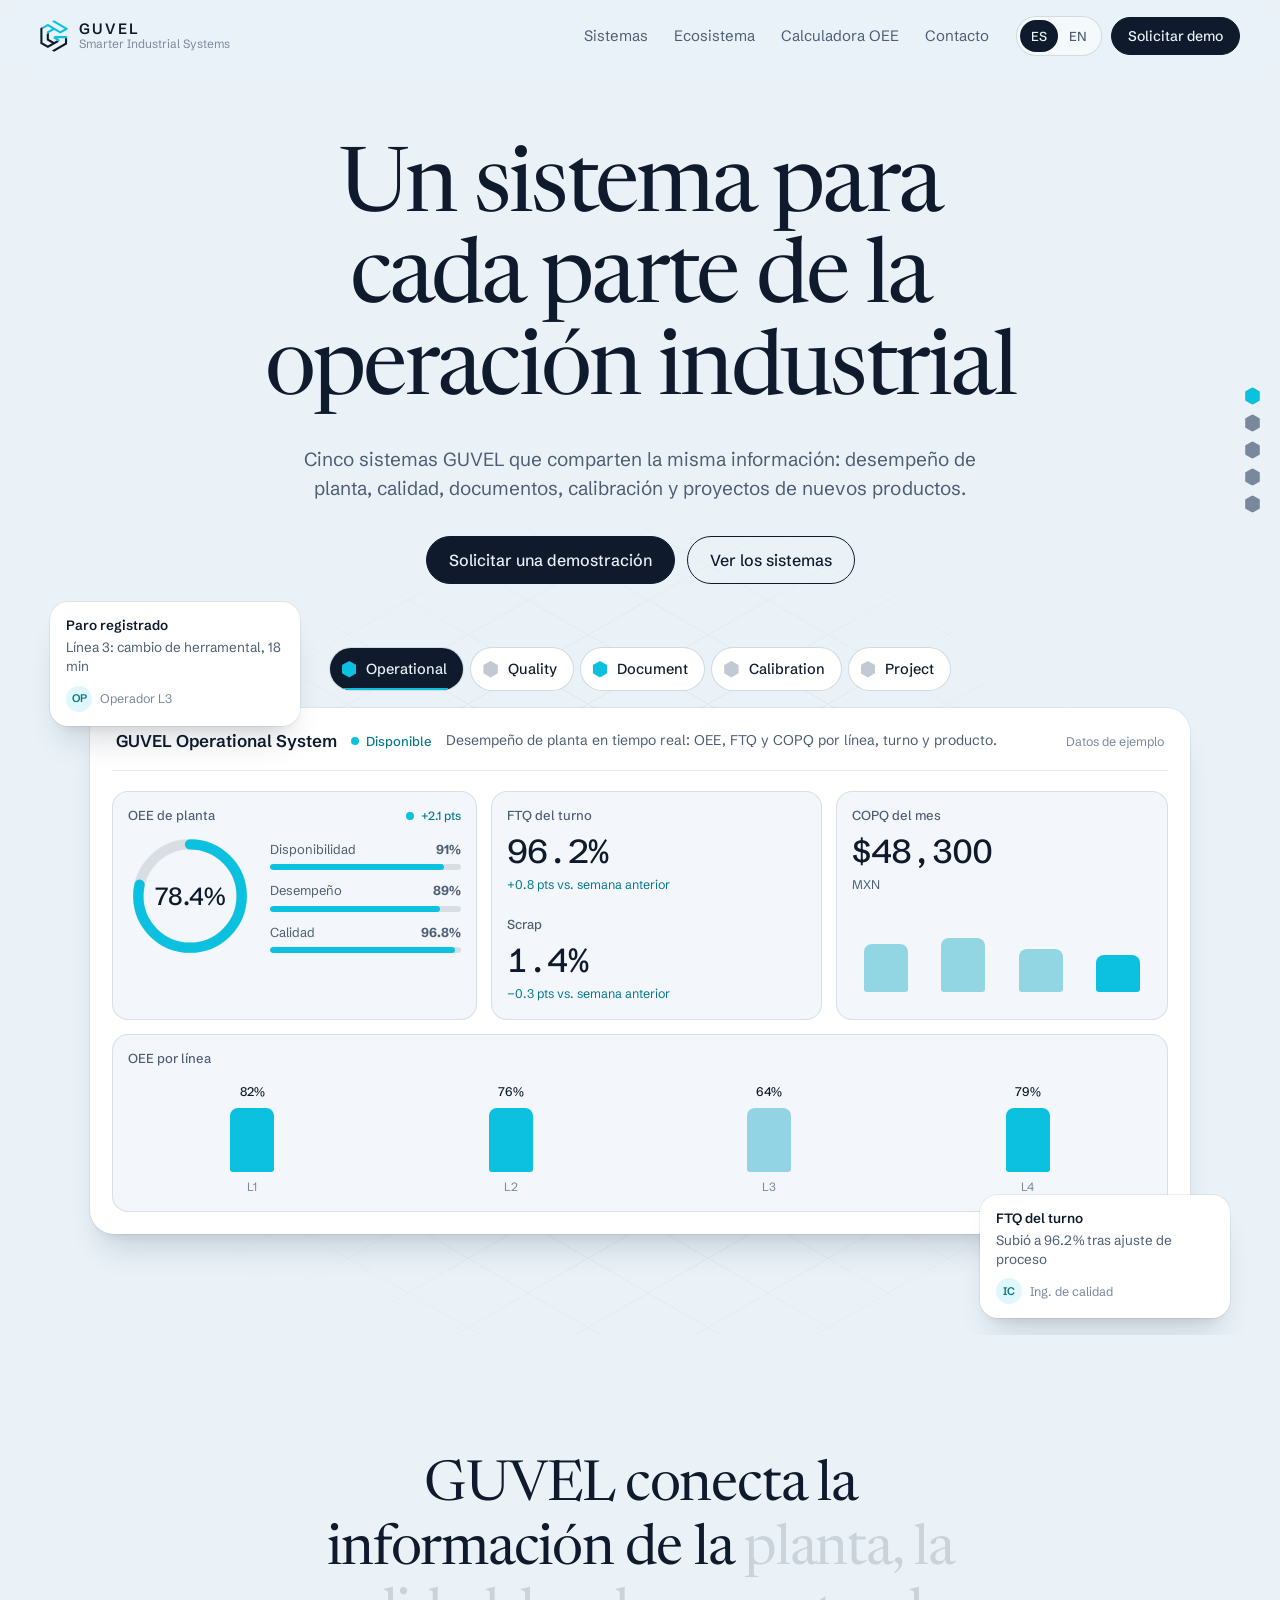
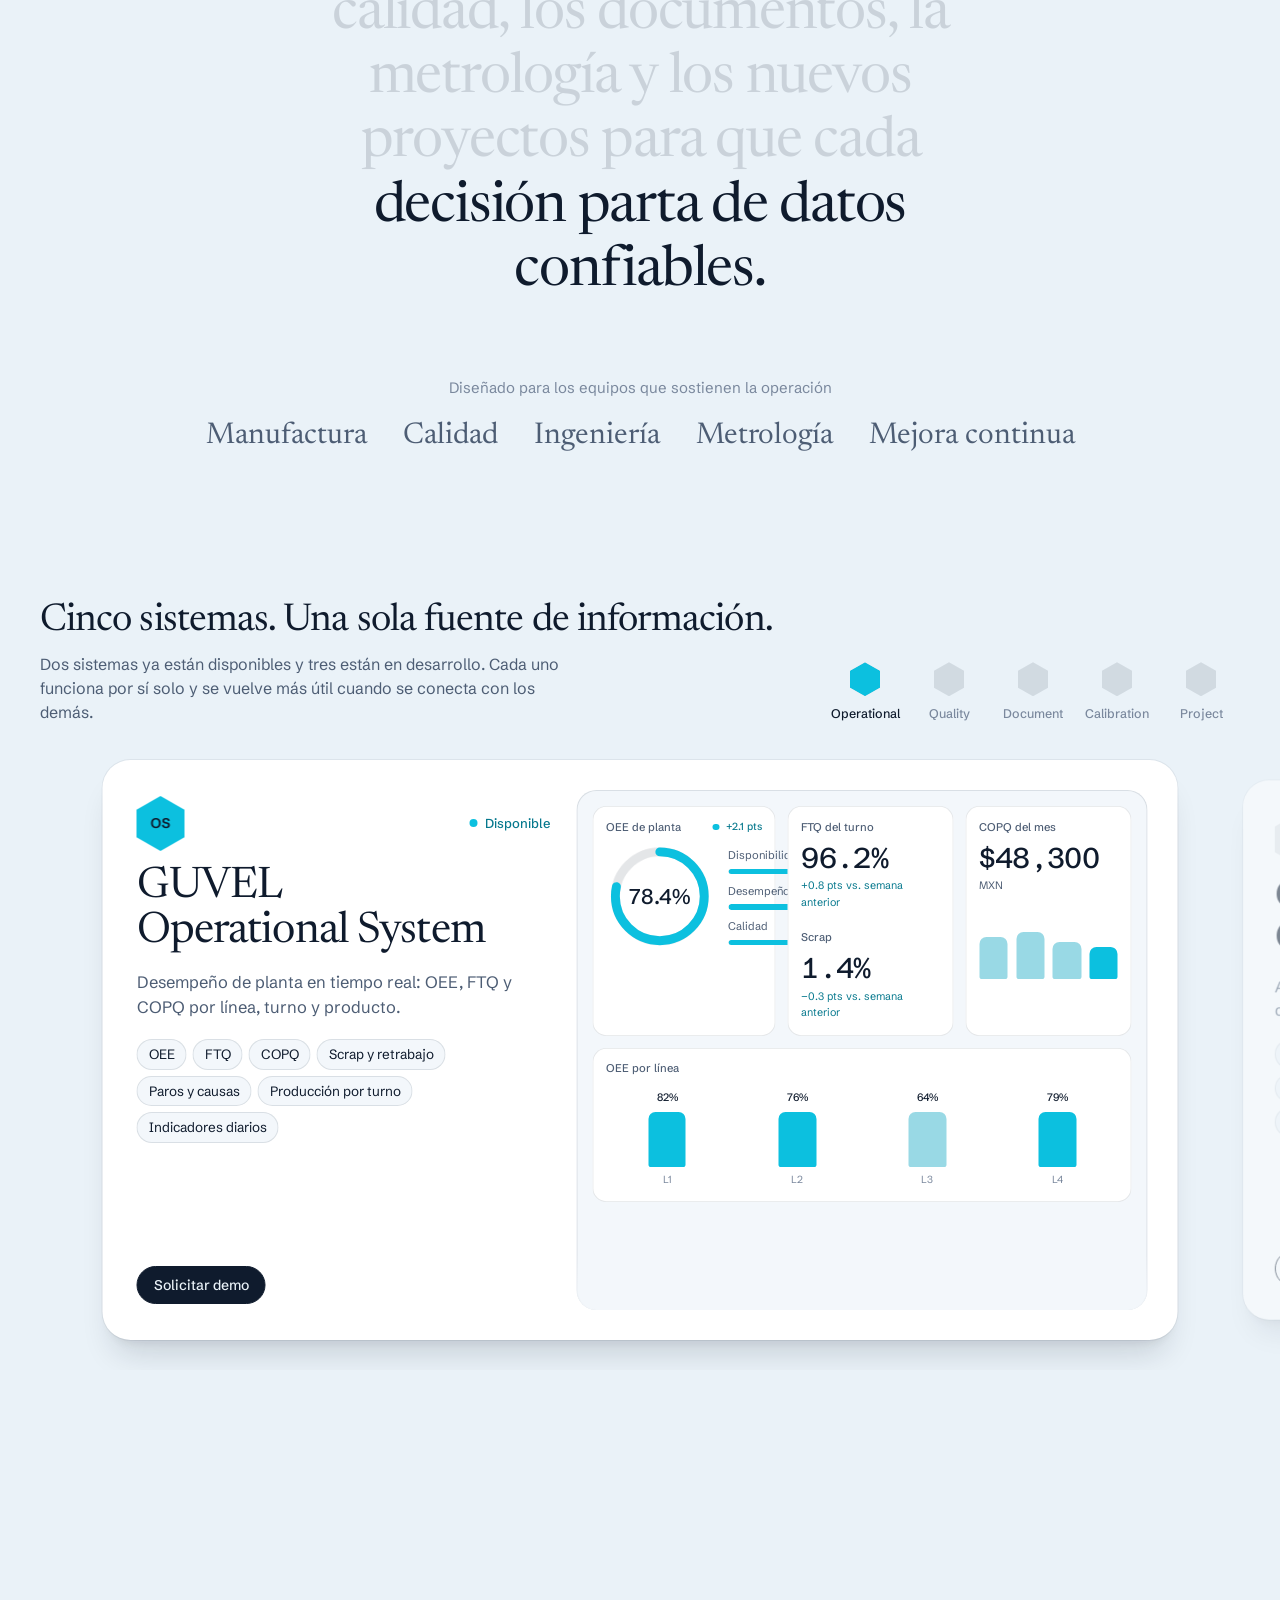
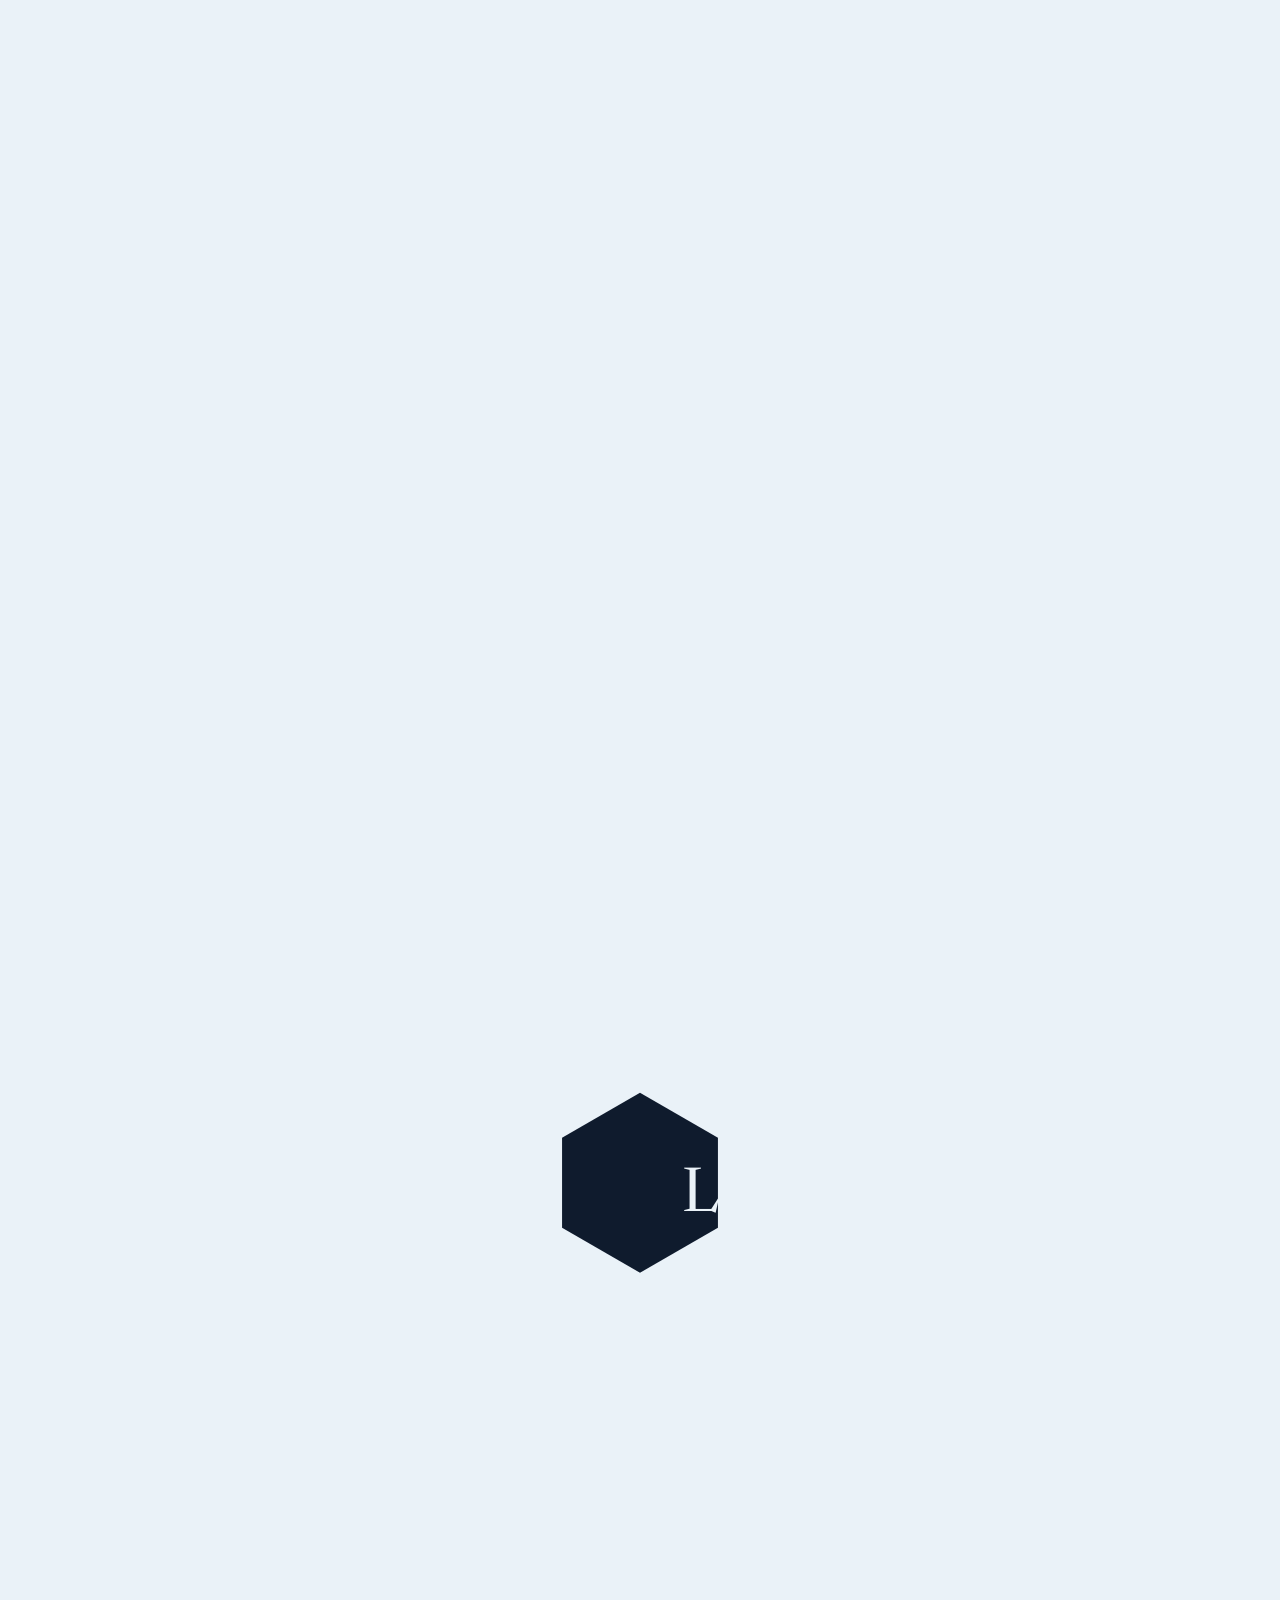
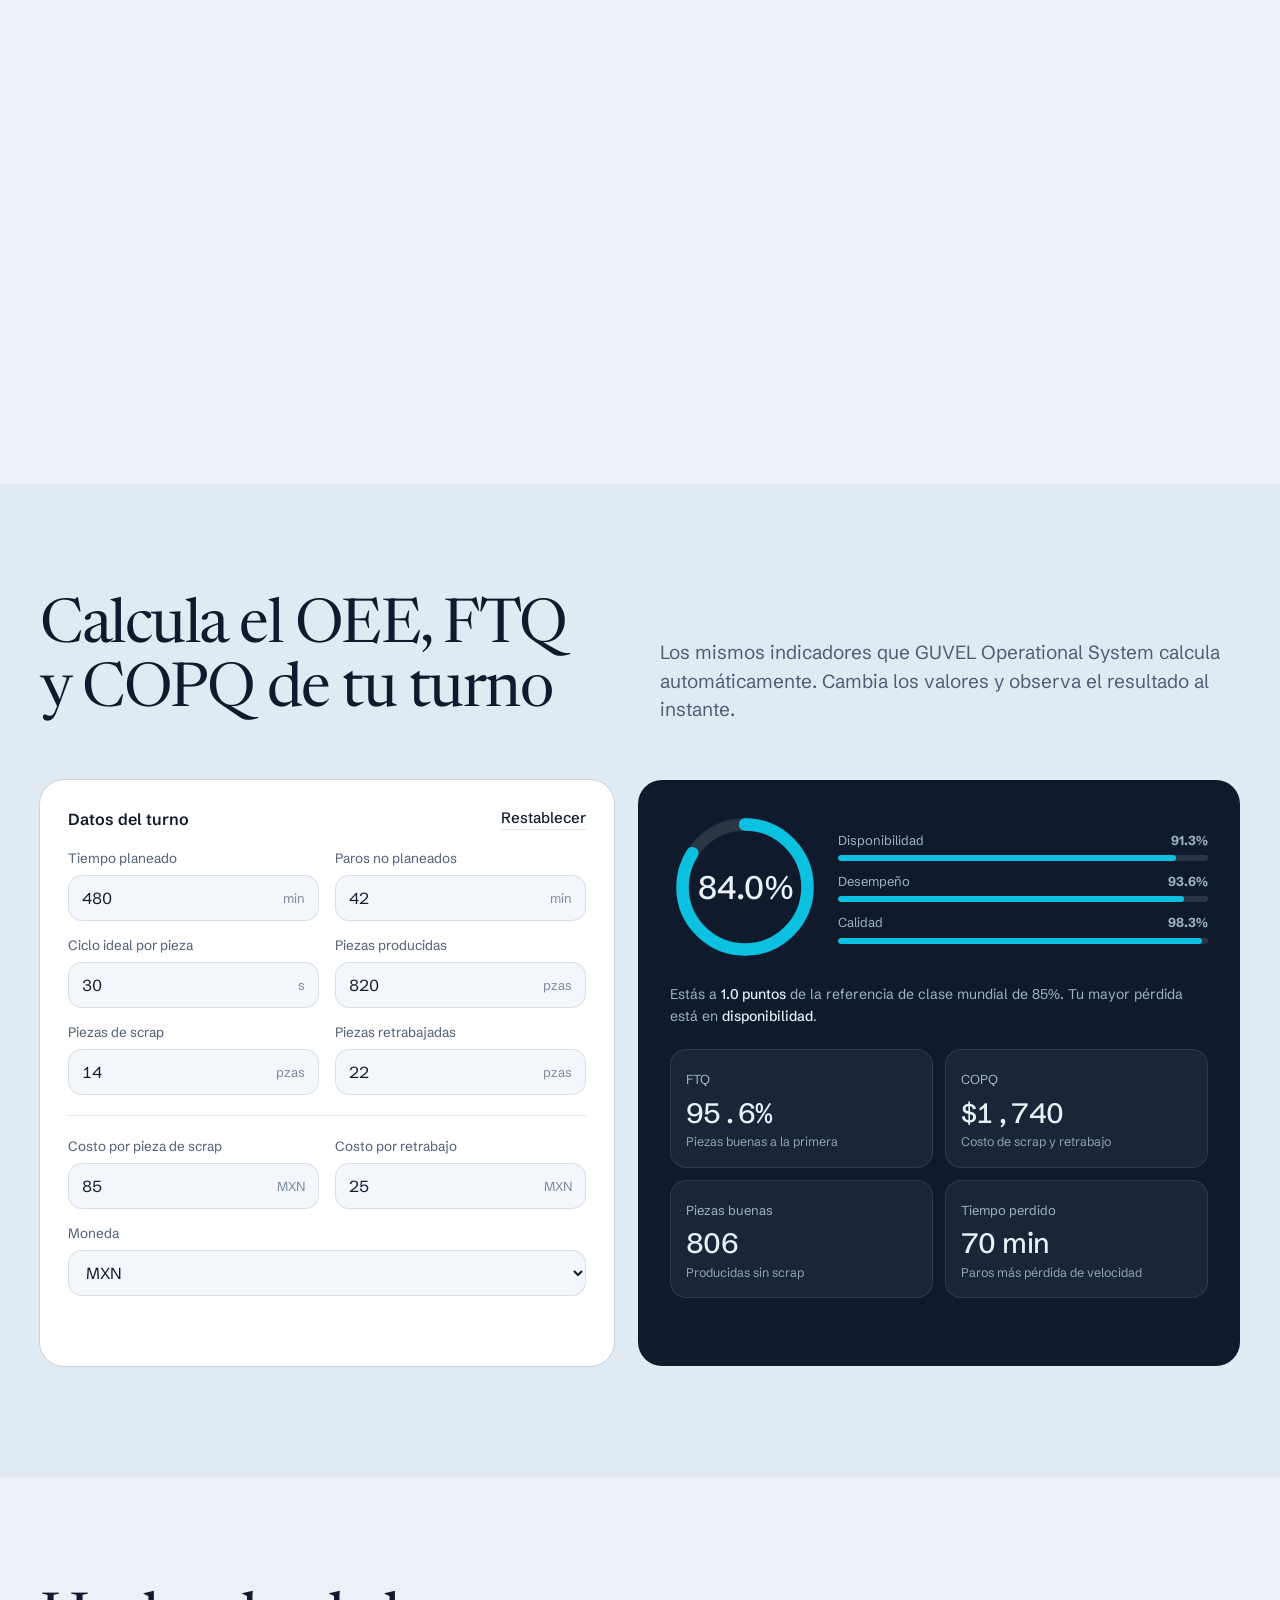
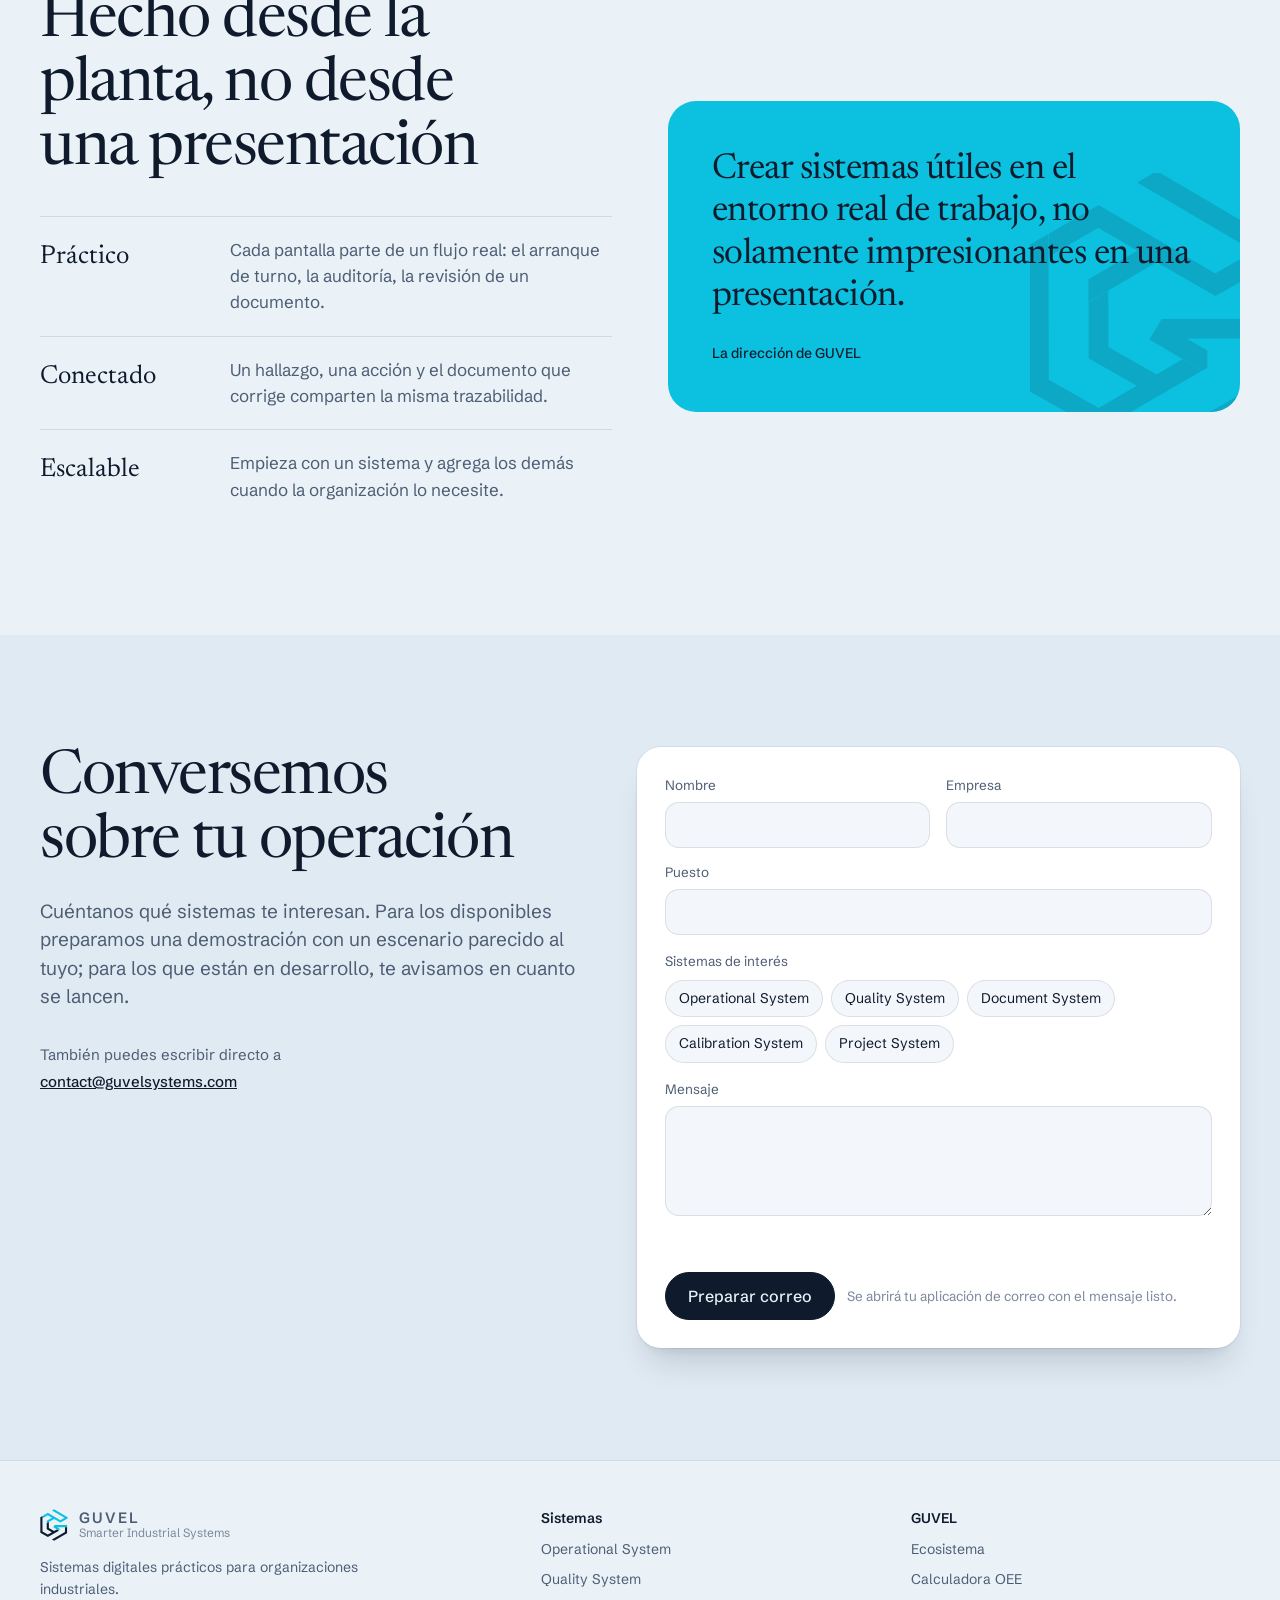
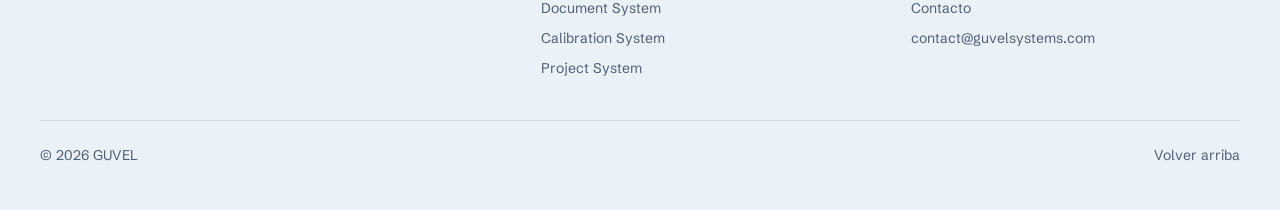
==== commit c966a26f: "Add files via upload" ====
--- a/index.html
+++ b/index.html
@@ -29,7 +29,7 @@
 <polygon style="fill:var(--m-so)" points="34,417 34,1176 400,1383 937,1072 836,1012 700,1091 449,947 448,654 346,714 346,1006 597,1150 398,1266 138,1118 136,358"/>
 </symbol></defs></svg>
 
-<header class="nav" id="nav">
+<header class="nav" id="nav"><span class="nav-prog" id="navProg"></span>
   <div class="wrap">
     <a class="brand" href="#top" aria-label="GUVEL">
       <svg aria-hidden="true"><use href="#g"/></svg>
@@ -52,6 +52,13 @@
   </div>
 </header>
 
+<nav class="rail" id="rail" aria-label="Secciones">
+  <a href="#top" data-sec="top"><i></i><span data-i18n="rl0">Inicio</span></a>
+  <a href="#sistemas" data-sec="sistemas"><i></i><span data-i18n="nav1">Sistemas</span></a>
+  <a href="#ecosistema" data-sec="ecosistema"><i></i><span data-i18n="nav2">Ecosistema</span></a>
+  <a href="#oee" data-sec="oee"><i></i><span data-i18n="nav3">Calculadora OEE</span></a>
+  <a href="#contacto" data-sec="contacto"><i></i><span data-i18n="nav4">Contacto</span></a>
+</nav>
 <main id="top">
   <section class="hero">
     <div class="iso"></div>
@@ -72,21 +79,26 @@
     </div>
   </section>
 
-  <section class="trust">
+  <section class="statement" id="statement">
     <div class="wrap">
-      <p data-i18n="trustP">Diseñado para los equipos que sostienen la operación</p>
-      <ul><li data-i18n="tr1">Manufactura</li><li data-i18n="tr2">Calidad</li><li data-i18n="tr3">Ingeniería</li><li data-i18n="tr4">Metrología</li><li data-i18n="tr5">Mejora continua</li></ul>
-    </div>
-  </section>
-
-  <section class="section" id="sistemas">
-    <div class="wrap">
-      <div class="head">
-        <h2 data-i18n="sysT">Cinco sistemas. Una sola fuente de información.</h2>
-        <p class="lede" data-i18n="sysP">Dos sistemas ya están disponibles y tres están en desarrollo. Cada uno funciona por sí solo y se vuelve más útil cuando se conecta con los demás.</p>
-      </div>
-      <div class="prod-top" id="prodTop"></div>
-      <div class="prod-bot" id="prodBot"></div>
+      <p class="scrub" id="scrub" data-i18n-scrub="scrub">GUVEL conecta la información de la planta, la calidad, los documentos, la metrología y los nuevos proyectos para que cada decisión parta de datos confiables.</p>
+      <div class="trust">
+        <p data-i18n="trustP">Diseñado para los equipos que sostienen la operación</p>
+        <ul><li data-i18n="tr1">Manufactura</li><li data-i18n="tr2">Calidad</li><li data-i18n="tr3">Ingeniería</li><li data-i18n="tr4">Metrología</li><li data-i18n="tr5">Mejora continua</li></ul>
+      </div>
+    </div>
+  </section>
+
+  <section class="systems" id="sistemas">
+    <div class="sys-pin">
+      <div class="wrap sys-head">
+        <div>
+          <h2 data-i18n="sysT">Cinco sistemas. Una sola fuente de información.</h2>
+          <p class="lede" data-i18n="sysP">Dos sistemas ya están disponibles y tres están en desarrollo. Cada uno funciona por sí solo y se vuelve más útil cuando se conecta con los demás.</p>
+        </div>
+        <ol class="sys-prog" id="sysProg" aria-label="Sistemas"></ol>
+      </div>
+      <div class="track-wrap"><div class="track" id="track"></div></div>
     </div>
   </section>
 
--- a/css/styles.css
+++ b/css/styles.css
@@ -180,7 +180,7 @@
 .legend span{display:inline-flex;align-items:center;gap:6px}
 .legend .hexi{font-size:11px}
 
-.trust{padding:56px 0 24px;text-align:center}
+.trust{padding:72px 0 0;text-align:center}
 .trust p{font-size:15px;color:var(--faint)}
 .trust ul{list-style:none;margin:14px 0 0;padding:0;display:flex;justify-content:center;flex-wrap:wrap;gap:10px 36px;font-family:var(--serif);font-size:clamp(22px,2.4vw,30px);color:var(--muted)}
 
@@ -295,6 +295,93 @@
 footer a:hover{color:var(--ink);text-decoration:underline}
 .foot-bottom{display:flex;justify-content:space-between;gap:16px;flex-wrap:wrap;margin-top:40px;padding-top:24px;border-top:1px solid var(--line)}
 
+
+/* ===== scroll dynamics ===== */
+.nav{transition:border-color .2s,background .35s,color .35s}
+.nav.dark{background:color-mix(in srgb,#0f1b2d 84%,transparent);color:#eaf2f8;border-bottom-color:rgba(234,242,248,.1);--m-so:#eaf2f8}
+.nav.dark .nav-links a,.nav.dark .seg button{color:#a1b3c8}
+.nav.dark .nav-links a:hover{color:#eaf2f8}
+.nav.dark .seg{box-shadow:0 0 0 1px rgba(234,242,248,.18)}
+.nav.dark .seg button[aria-pressed="true"]{background:#eaf2f8;color:#0f1b2d}
+.nav.dark .pill.solid{background:var(--cyan);border-color:var(--cyan);color:#0f1b2d}
+.nav.dark .menu-btn{box-shadow:0 0 0 1px rgba(234,242,248,.2)}
+.quote svg{will-change:transform}
+.nav-prog{position:absolute;left:0;bottom:-1px;height:2px;width:100%;background:var(--cyan);transform-origin:0 50%;transform:scaleX(0);z-index:2}
+.rail{position:fixed;right:22px;top:50%;transform:translateY(-50%);z-index:45;display:flex;flex-direction:column;gap:14px}
+.rail a{position:relative;display:flex;align-items:center;justify-content:flex-end;gap:10px;text-decoration:none;font-size:13px;color:var(--muted)}
+.rail i{width:11px;height:13px;clip-path:polygon(50% 0,100% 25%,100% 75%,50% 100%,0 75%,0 25%);background:var(--faint);opacity:.45;transition:background .3s,opacity .3s,transform .3s}
+.rail span{position:absolute;right:22px;opacity:0;transform:translateX(6px);transition:opacity .2s,transform .2s;background:var(--card);padding:4px 10px;border-radius:999px;box-shadow:var(--lift);white-space:nowrap}
+.rail a:hover span,.rail a:focus-visible span{opacity:1;transform:none}
+.rail a.on i{background:var(--cyan);opacity:1;transform:scale(1.35)}
+.rail.dark a:not(.on) i{background:#eaf2f8;opacity:.35}
+@media (max-width:1100px){.rail{display:none}}
+
+.statement{padding:120px 0 40px}
+.scrub{font-family:var(--serif);font-size:clamp(32px,4.4vw,60px);line-height:1.14;letter-spacing:-.022em;max-width:22ch;margin:0 auto;text-align:center;text-wrap:balance}
+.scrub .w{opacity:.14;transition:opacity .25s linear}
+.scrub .w.on{opacity:1}
+.no-dyn .scrub .w{opacity:1}
+
+/* systems track */
+.systems{position:relative;padding:112px 0}
+.sys-head{display:flex;justify-content:space-between;align-items:flex-end;gap:40px;margin-bottom:44px}
+.sys-head h2{font-size:clamp(38px,4.8vw,64px);line-height:1.04;letter-spacing:-.024em;max-width:14ch}
+.sys-head .lede{margin-top:18px;font-size:17px;max-width:52ch}
+.sys-prog{list-style:none;margin:0;padding:0;display:flex;gap:6px;flex:none}
+.sys-prog li button{all:unset;cursor:pointer;display:flex;flex-direction:column;align-items:center;gap:8px;font-size:12.5px;font-weight:500;color:var(--faint);width:78px}
+.sys-prog li i{width:30px;height:34px;clip-path:polygon(50% 0,100% 25%,100% 75%,50% 100%,0 75%,0 25%);background:var(--line);position:relative;transition:background .3s}
+.sys-prog li i::after{content:"";position:absolute;inset:0;background:var(--cyan);clip-path:inherit;transform:scaleY(var(--f,0));transform-origin:50% 100%}
+.sys-prog li.on button{color:var(--ink)}
+.track-wrap{overflow:hidden}
+.track{display:flex;gap:28px;padding:10px 0 30px;will-change:transform}
+.slide{flex:none;width:min(1120px,84vw);display:grid;grid-template-columns:.85fr 1.15fr;gap:22px;background:var(--card);border-radius:28px;padding:30px;box-shadow:var(--lift);transform-origin:50% 50%;will-change:transform,opacity}
+.s-copy{display:flex;flex-direction:column;gap:14px;padding:6px 4px;min-width:0}
+.s-copy .top{display:flex;justify-content:space-between;align-items:center;gap:10px}
+.s-copy .code{width:48px;height:55px;display:grid;place-items:center;clip-path:polygon(50% 0,100% 25%,100% 75%,50% 100%,0 75%,0 25%);background:var(--cyan);color:#0f1b2d;font-weight:600;font-size:14px}
+.slide[data-rel="0"] .code{background:var(--line);color:var(--muted)}
+.s-copy h3{font-size:clamp(32px,3.4vw,46px);line-height:1.04;letter-spacing:-.02em}
+.s-copy p{color:var(--muted);font-size:16.5px}
+.s-copy .cta-row{margin-top:auto;padding-top:10px}
+.s-view{position:relative;background:var(--card-2);border-radius:20px;padding:16px;box-shadow:inset 0 0 0 1px var(--line);overflow:hidden;min-width:0}
+.s-view .box{background:var(--card)}
+.s-view .panel{animation:none;zoom:.86}
+.s-count{font-size:13px;color:var(--faint);font-variant-numeric:tabular-nums}
+
+.pin-on .systems{padding:0;margin-bottom:40px}
+.pin-on .sys-pin{position:sticky;top:0;height:100vh;height:100svh;display:flex;flex-direction:column;justify-content:center;padding-top:72px;overflow:hidden}
+.pin-on .sys-head{margin-bottom:26px}
+.pin-on .sys-head h2{font-size:clamp(30px,3vw,44px);max-width:none}
+.pin-on .sys-head .lede{margin-top:10px;font-size:16px}
+.pin-on .slide{height:min(580px,calc(100svh - 250px));min-height:400px}
+.pin-on .s-view::after{content:"";position:absolute;left:0;right:0;bottom:0;height:56px;background:linear-gradient(transparent,var(--card-2));pointer-events:none}
+
+/* no pin: vertical */
+html:not(.pin-on) .track{flex-direction:column;padding:0 20px;width:min(1200px,100%);margin:0 auto}
+html:not(.pin-on) .slide{width:100%}
+html:not(.pin-on) .sys-prog{display:none}
+html:not(.pin-on) .track-wrap{overflow:visible}
+html.dyn:not(.pin-on) .track{gap:18px;padding-bottom:40px}
+html.dyn:not(.pin-on) .slide{position:sticky;top:calc(84px + var(--i) * 14px);box-shadow:var(--lift)}
+
+/* ecosystem hex reveal */
+.deep{will-change:clip-path}
+.map .draw{fill:none;stroke:rgba(234,242,248,.22);stroke-width:1.5}
+.map .edge{stroke:transparent}
+.map .edge.on{stroke:var(--cyan)}
+.map .node{transition:opacity .35s,transform .45s cubic-bezier(.2,.8,.2,1);transform-box:fill-box;transform-origin:center}
+.map .node.hide{opacity:0;transform:scale(.6)}
+.map .core{transition:opacity .5s,transform .6s cubic-bezier(.2,.8,.2,1);transform-box:fill-box;transform-origin:center}
+.map .core.hide{opacity:0;transform:scale(.5) rotate(-30deg)}
+.flows li{transition:opacity .4s,transform .4s}
+.dyn .flows li.hide{opacity:0;transform:translateX(18px)}
+
+@media (max-width:980px){
+  .sys-head{flex-direction:column;align-items:flex-start}
+  .slide{grid-template-columns:1fr}
+  .s-view{display:none}
+}
+@media (max-width:640px){.slide{padding:22px}.statement{padding:80px 0 20px}}
+
 /* load moment */
 @media (prefers-reduced-motion:no-preference){
   .js .hero h1,.js .hero .lede,.js .hero .cta-row{animation:rise .8s cubic-bezier(.2,.8,.2,1) both}
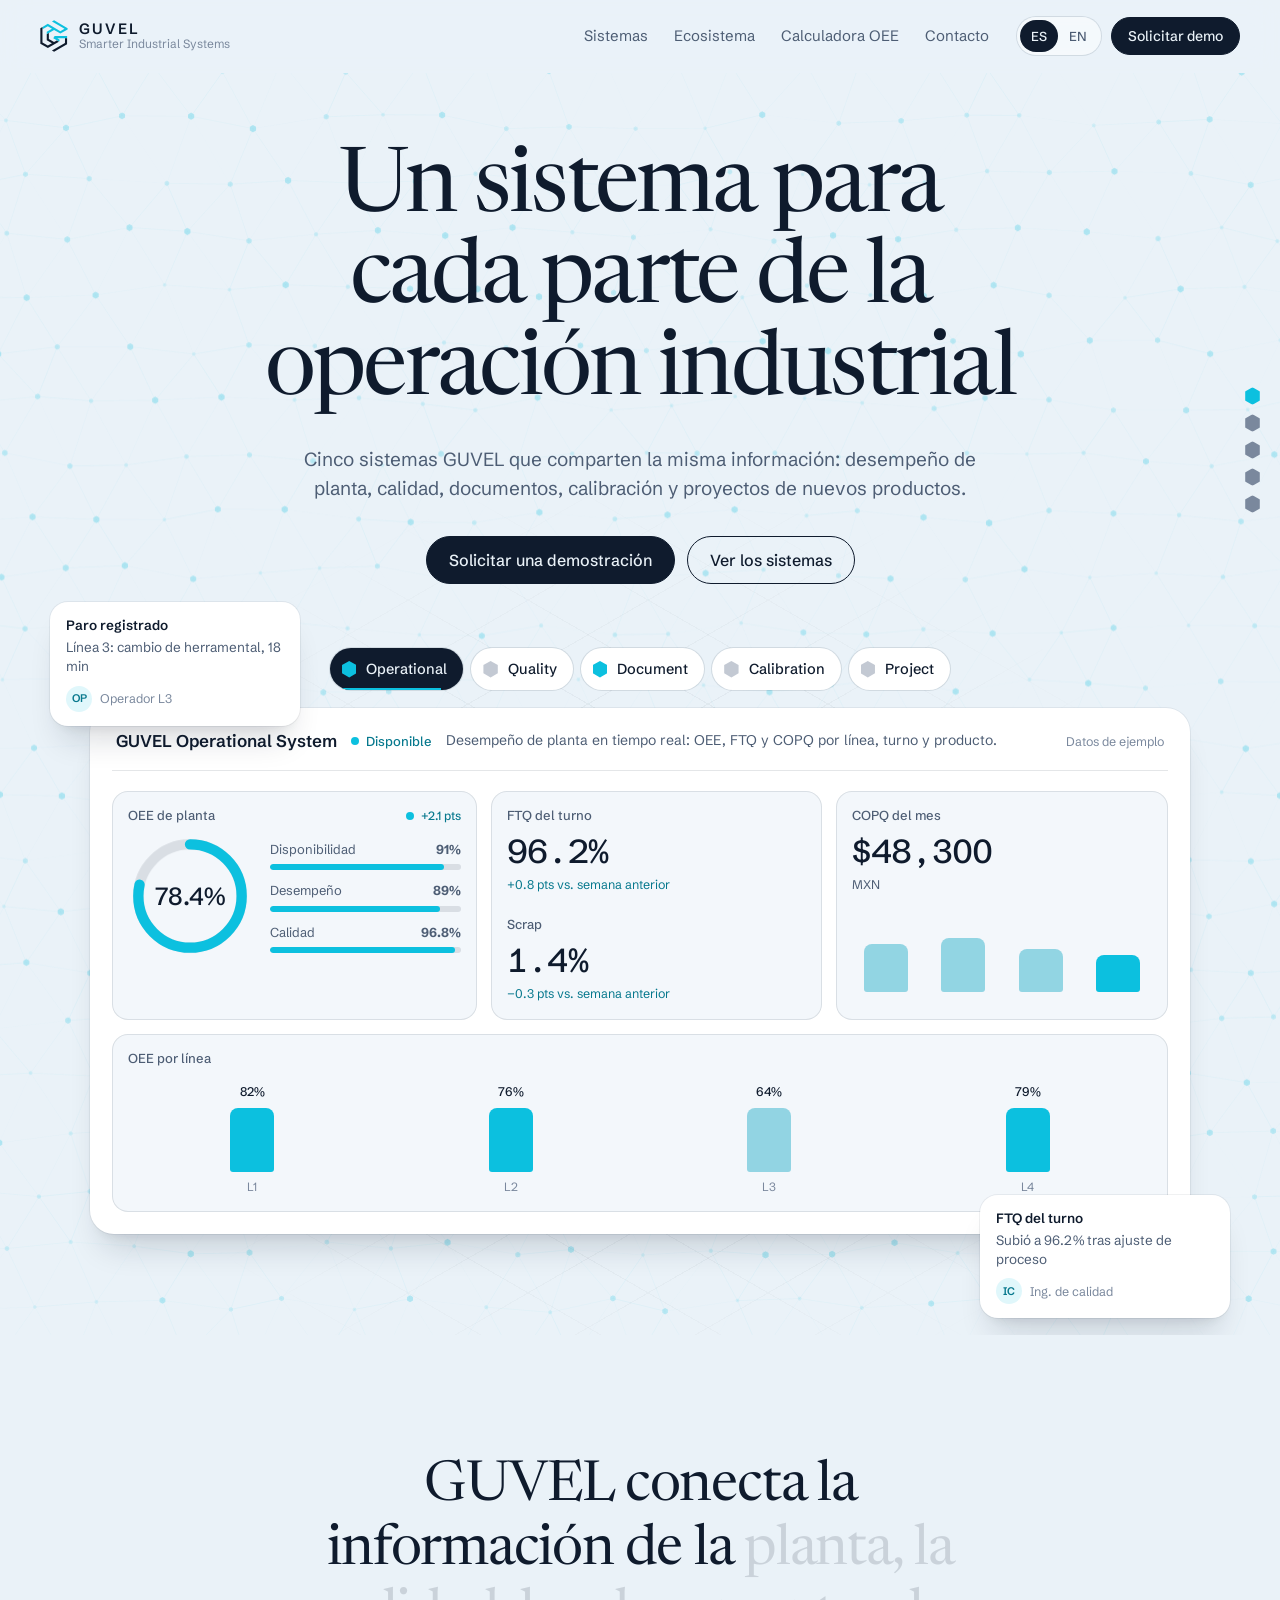
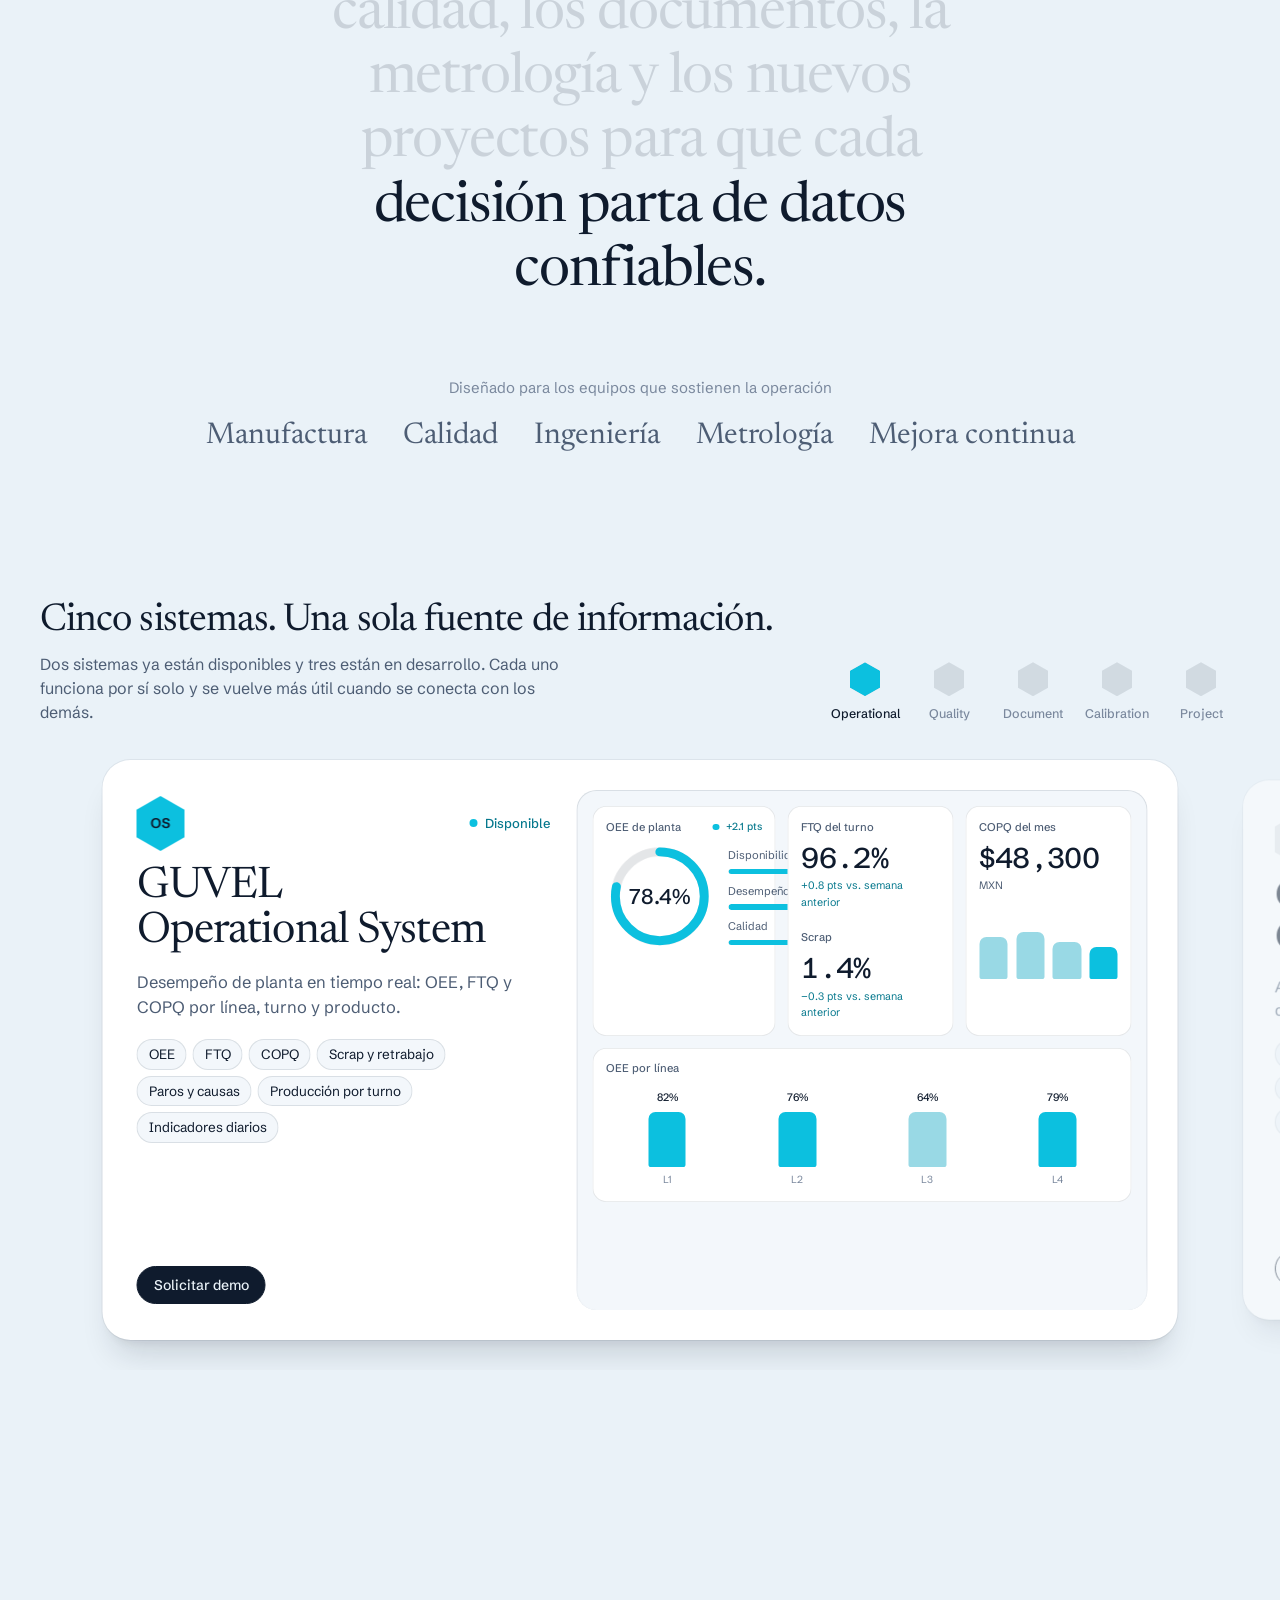
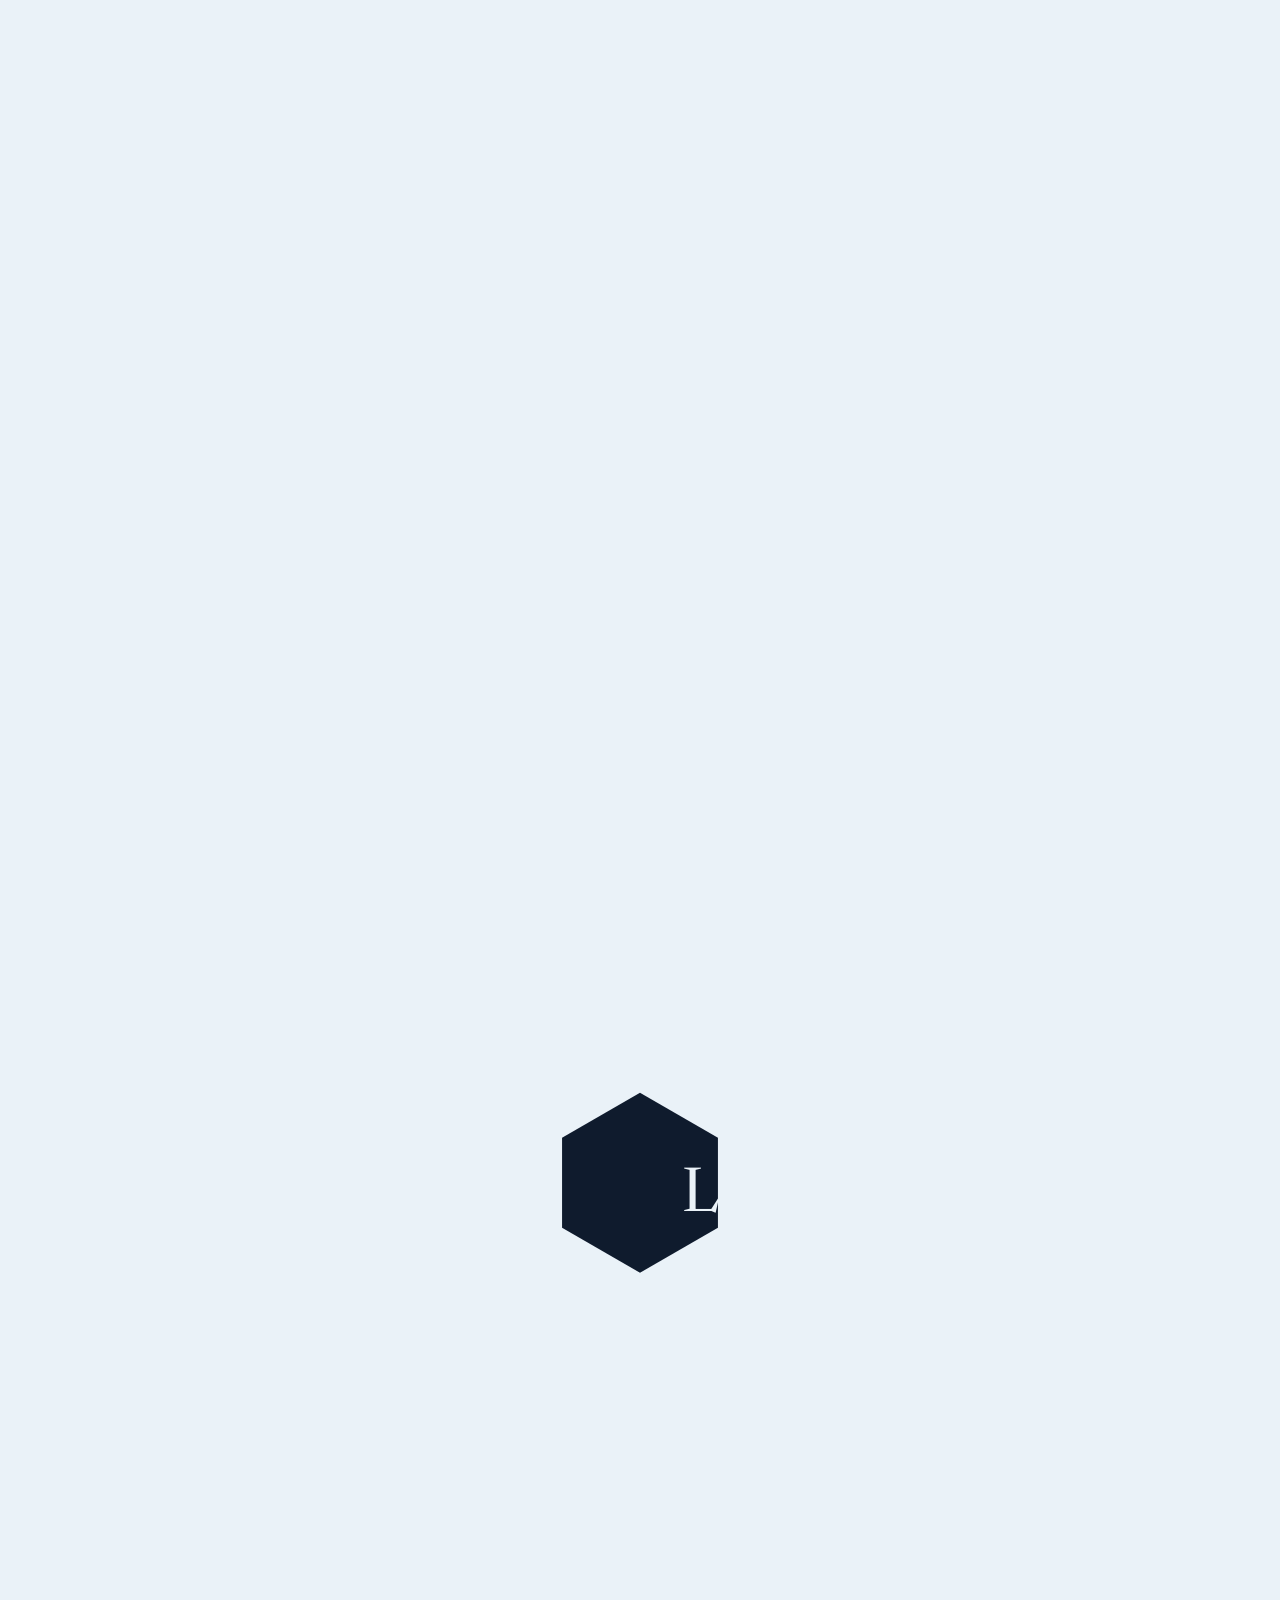
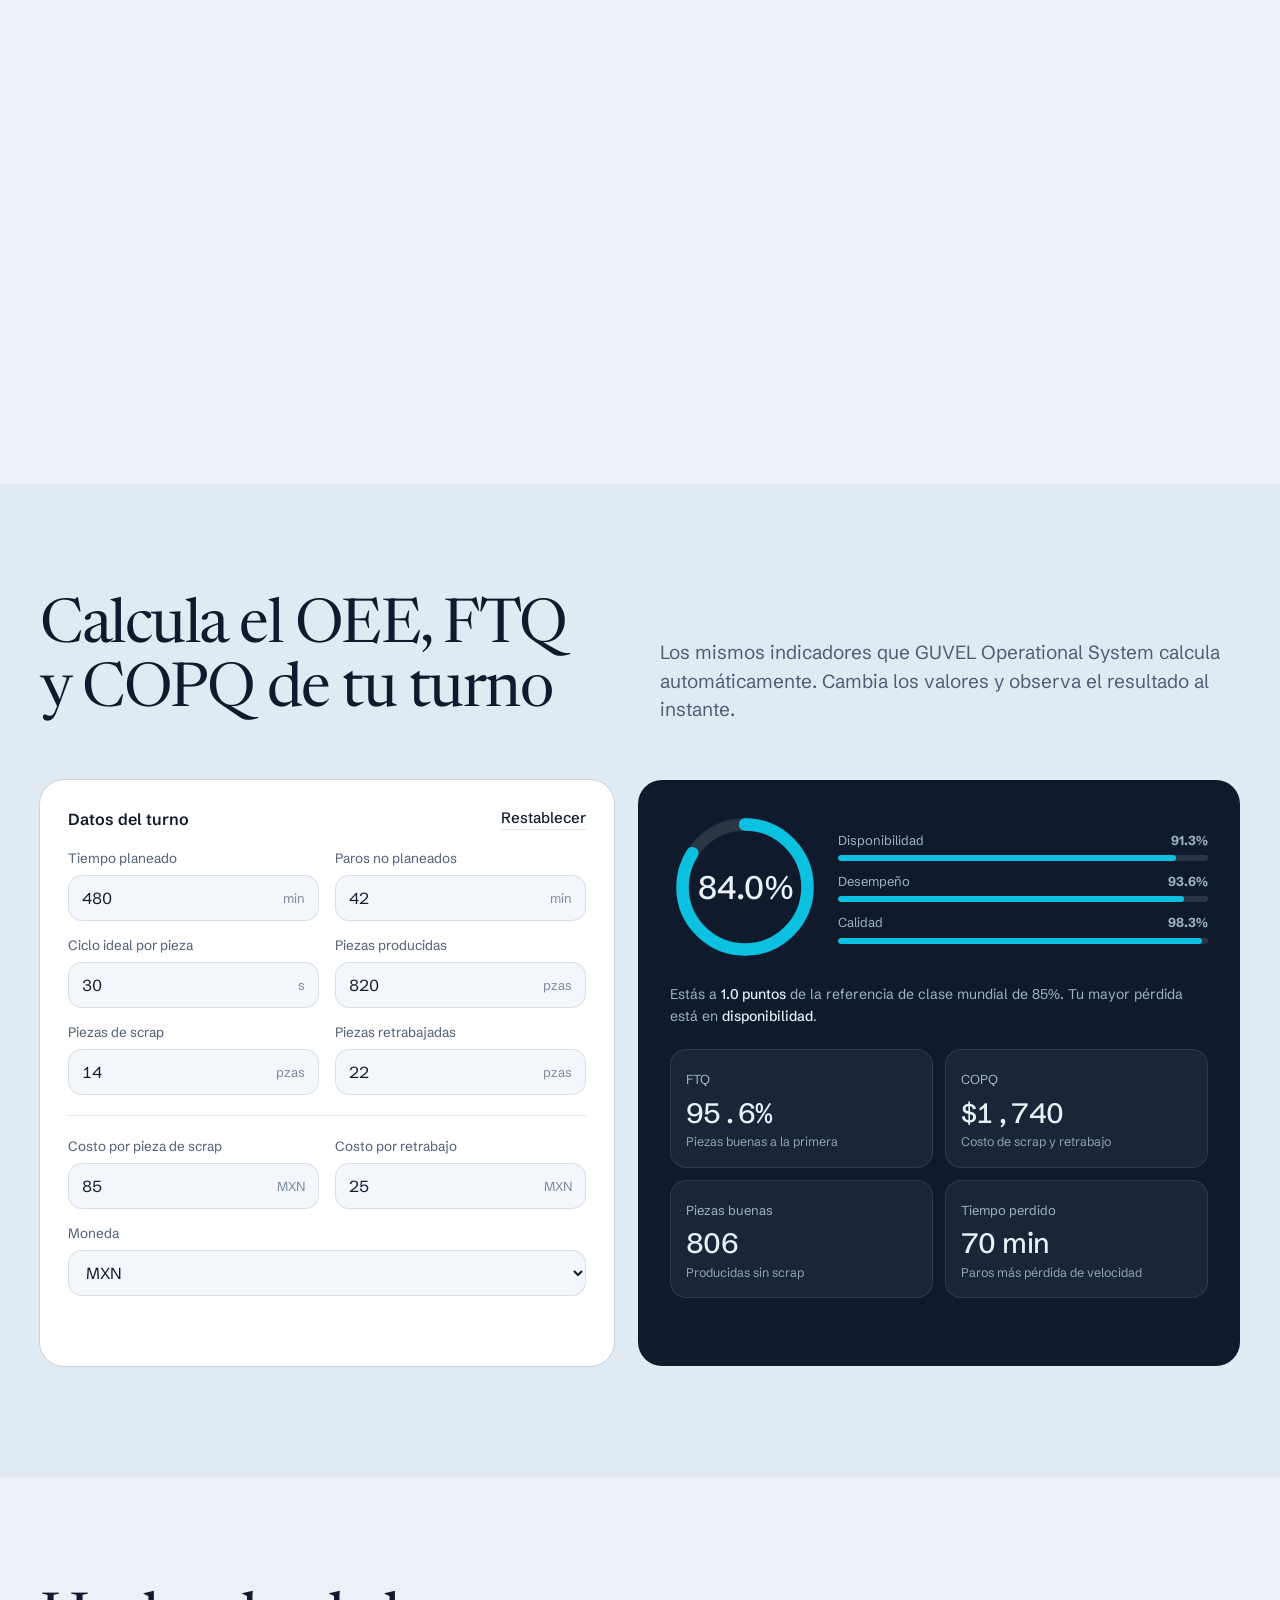
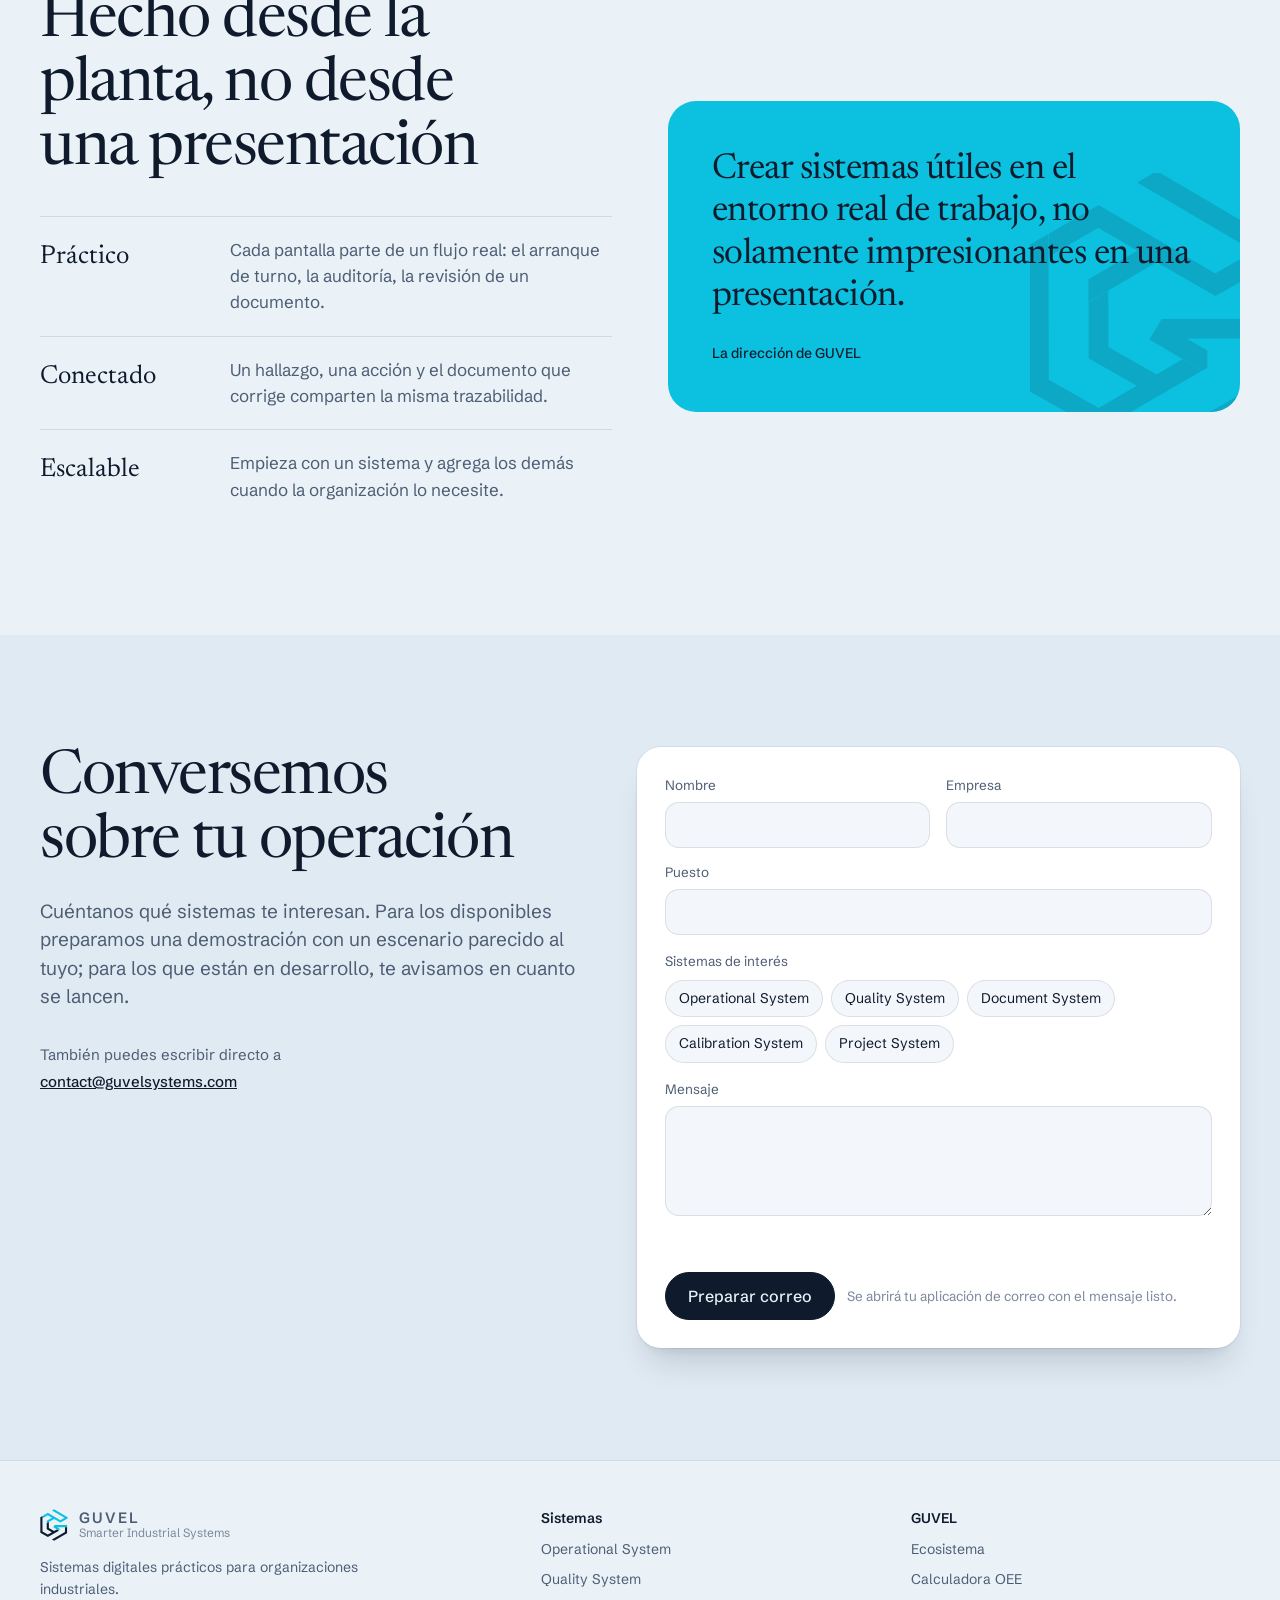
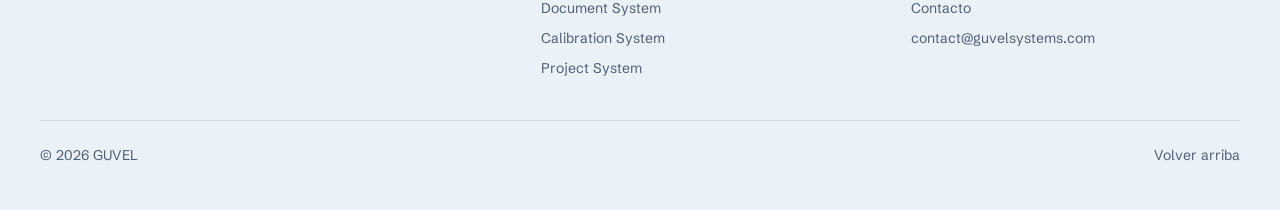
==== commit 27a7a743: "Add files via upload" ====
--- a/index.html
+++ b/index.html
@@ -60,14 +60,17 @@
   <a href="#contacto" data-sec="contacto"><i></i><span data-i18n="nav4">Contacto</span></a>
 </nav>
 <main id="top">
-  <section class="hero">
+  <section class="hero" id="heroSec">
     <div class="iso"></div>
+    <canvas class="hero-fx" id="heroFx" aria-hidden="true"></canvas>
     <div class="wrap">
-      <h1 data-i18n="heroT">Un sistema para cada parte de la operación industrial</h1>
-      <p class="lede" data-i18n="heroP">Cinco sistemas GUVEL que comparten la misma información: desempeño de planta, calidad, documentos, calibración y proyectos de nuevos productos.</p>
-      <div class="cta-row">
-        <a class="pill solid" href="#contacto" data-i18n="heroA">Solicitar una demostración</a>
-        <a class="pill ghost" href="#sistemas" data-i18n="heroB">Ver los sistemas</a>
+      <div class="hero-copy" id="heroCopy">
+        <h1 data-i18n="heroT">Un sistema para cada parte de la operación industrial</h1>
+        <p class="lede" data-i18n="heroP">Cinco sistemas GUVEL que comparten la misma información: desempeño de planta, calidad, documentos, calibración y proyectos de nuevos productos.</p>
+        <div class="cta-row">
+          <a class="pill solid" href="#contacto" data-i18n="heroA">Solicitar una demostración</a>
+          <a class="pill ghost" href="#sistemas" data-i18n="heroB">Ver los sistemas</a>
+        </div>
       </div>
 
       <div class="explorer" id="explorer">
--- a/css/styles.css
+++ b/css/styles.css
@@ -79,7 +79,11 @@
 .iso{position:absolute;inset:0;pointer-events:none;
   background-image:repeating-linear-gradient(30deg,var(--line) 0 1px,transparent 1px 60px),repeating-linear-gradient(150deg,var(--line) 0 1px,transparent 1px 60px);
   -webkit-mask-image:radial-gradient(ellipse 60% 55% at 50% 70%,#000 10%,transparent 72%);mask-image:radial-gradient(ellipse 60% 55% at 50% 70%,#000 10%,transparent 72%);opacity:.7}
+.hero-fx{position:absolute;inset:0;width:100%;height:100%;pointer-events:none;opacity:.6}
+:root[data-theme="dark"] .hero-fx{opacity:.8}
+@media (prefers-color-scheme:dark){:root:not([data-theme="light"]) .hero-fx{opacity:.8}}
 .hero .wrap{position:relative}
+.hero-copy{clip-path:none}
 .hero h1{font-size:clamp(44px,7vw,92px);line-height:1.02;letter-spacing:-.03em;max-width:15ch;margin-inline:auto}
 .hero .lede{margin:26px auto 0}
 .cta-row{display:flex;flex-wrap:wrap;gap:12px;margin-top:34px}
@@ -370,8 +374,14 @@
 .map .edge.on{stroke:var(--cyan)}
 .map .node{transition:opacity .35s,transform .45s cubic-bezier(.2,.8,.2,1);transform-box:fill-box;transform-origin:center}
 .map .node.hide{opacity:0;transform:scale(.6)}
-.map .core{transition:opacity .5s,transform .6s cubic-bezier(.2,.8,.2,1);transform-box:fill-box;transform-origin:center}
+.map .core{transition:opacity .5s,transform .6s cubic-bezier(.2,.8,.2,1);transform-box:fill-box;transform-origin:center;animation:coreGlow 3.6s ease-in-out infinite,coreFloat 5.2s ease-in-out infinite}
 .map .core.hide{opacity:0;transform:scale(.5) rotate(-30deg)}
+@keyframes coreGlow{0%,100%{filter:drop-shadow(0 0 0 rgba(12,192,223,0))}50%{filter:drop-shadow(0 0 12px rgba(12,192,223,.6))}}
+@keyframes coreFloat{0%,100%{translate:0 0}50%{translate:0 -4px}}
+.map .pulse-rings{transition:opacity .4s}
+.map .pulse-rings.hide{opacity:0}
+.map .ripple{fill:none;stroke:var(--cyan);stroke-width:2.5;opacity:0;transform-box:fill-box;transform-origin:center;animation:ripple 2.8s ease-out infinite}
+@keyframes ripple{0%{opacity:.6;transform:scale(.65)}65%{opacity:.12}100%{opacity:0;transform:scale(2.05)}}
 .flows li{transition:opacity .4s,transform .4s}
 .dyn .flows li.hide{opacity:0;transform:translateX(18px)}
 
@@ -384,12 +394,16 @@
 
 /* load moment */
 @media (prefers-reduced-motion:no-preference){
-  .js .hero h1,.js .hero .lede,.js .hero .cta-row{animation:rise .8s cubic-bezier(.2,.8,.2,1) both}
-  .js .hero .lede{animation-delay:.08s}.js .hero .cta-row{animation-delay:.16s}
-  .js .explorer{animation:riseBig 1s cubic-bezier(.2,.8,.2,1) .28s both}
+  .js .hero-copy{animation:heroIris 1.15s cubic-bezier(.16,.84,.32,1) .05s both}
+  .js .explorer{animation:riseBig .9s cubic-bezier(.2,.8,.2,1) .62s both}
 }
 @keyframes rise{from{opacity:0;transform:translateY(12px)}to{opacity:1;transform:none}}
 @keyframes riseBig{from{opacity:0;transform:translateY(40px) scale(.98)}to{opacity:1;transform:none}}
+@keyframes heroIris{
+  0%{clip-path:polygon(50% 50%,50% 50%,50% 50%,50% 50%,50% 50%,50% 50%);opacity:0}
+  45%{opacity:1}
+  100%{clip-path:polygon(50% -70%,155% 15%,155% 85%,50% 170%,-55% 85%,-55% 15%);opacity:1}
+}
 
 /* responsive */
 @media (max-width:1240px){.float{display:none}}
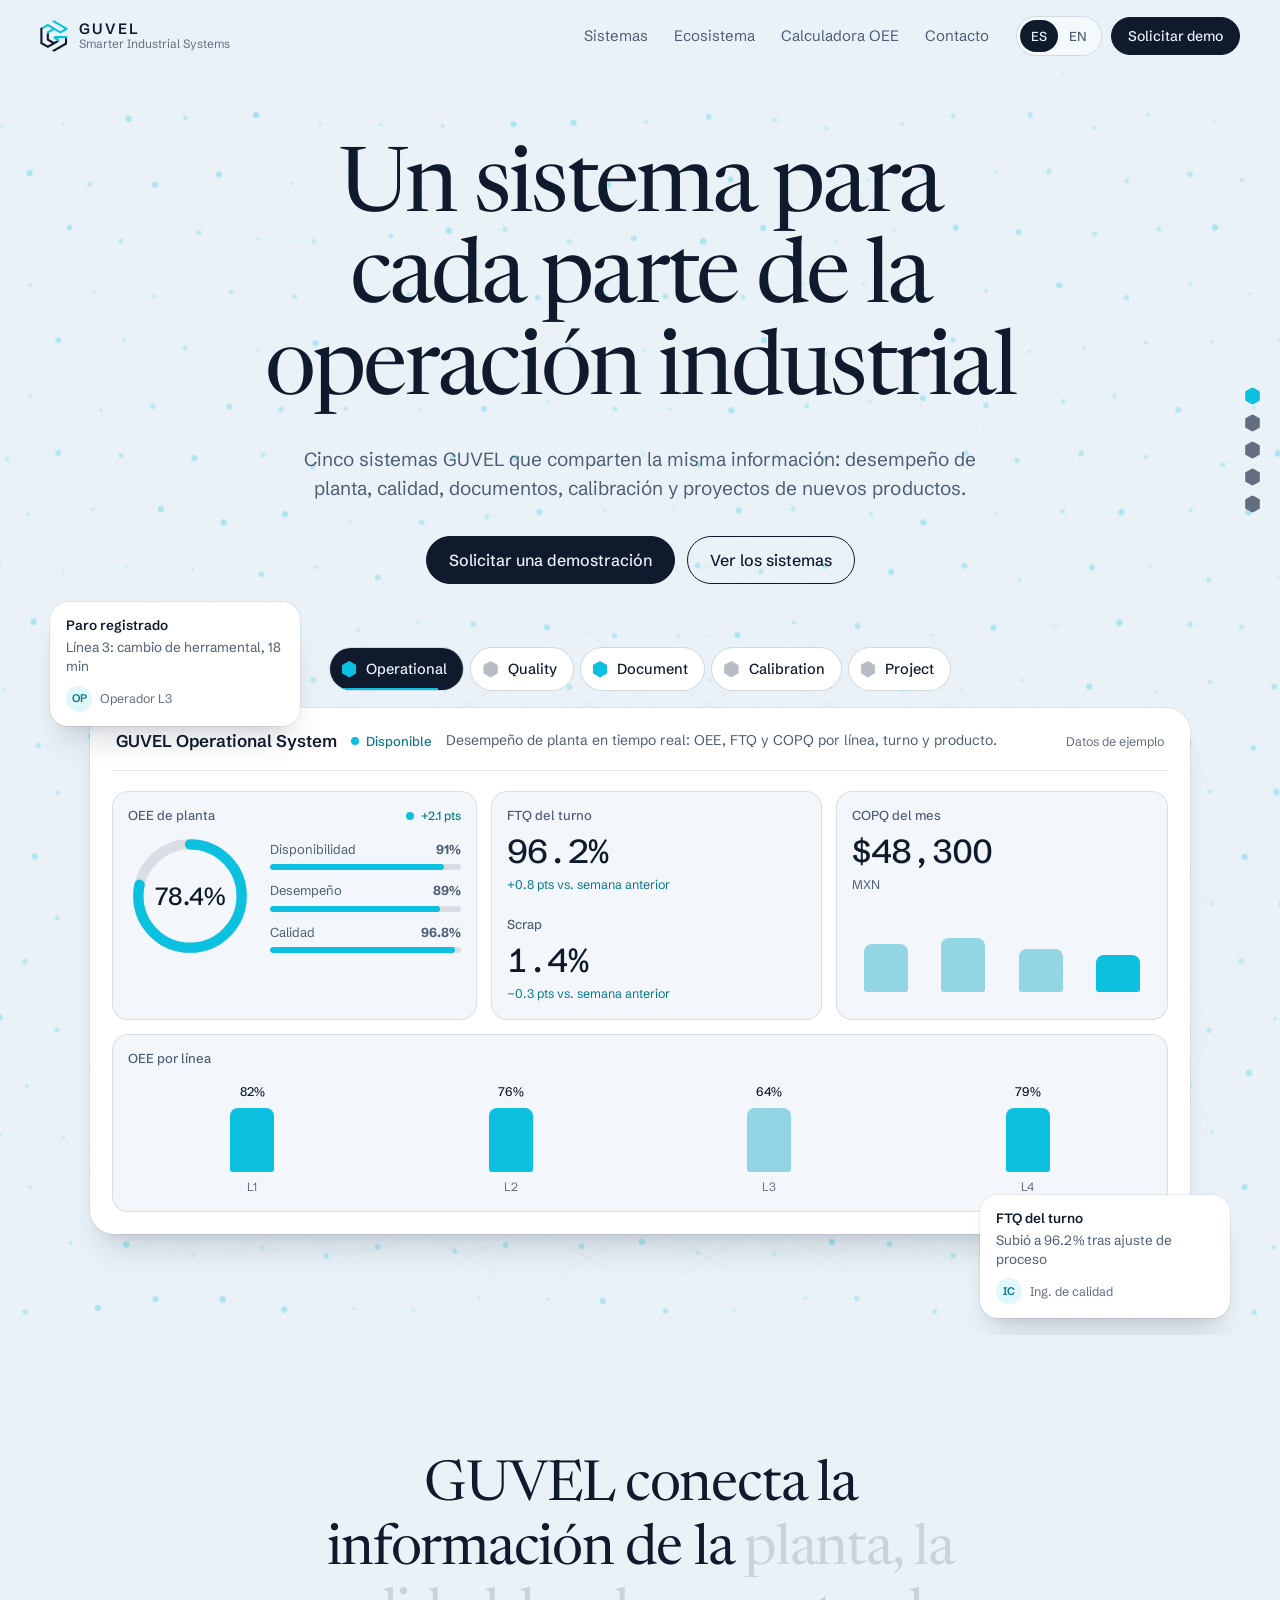
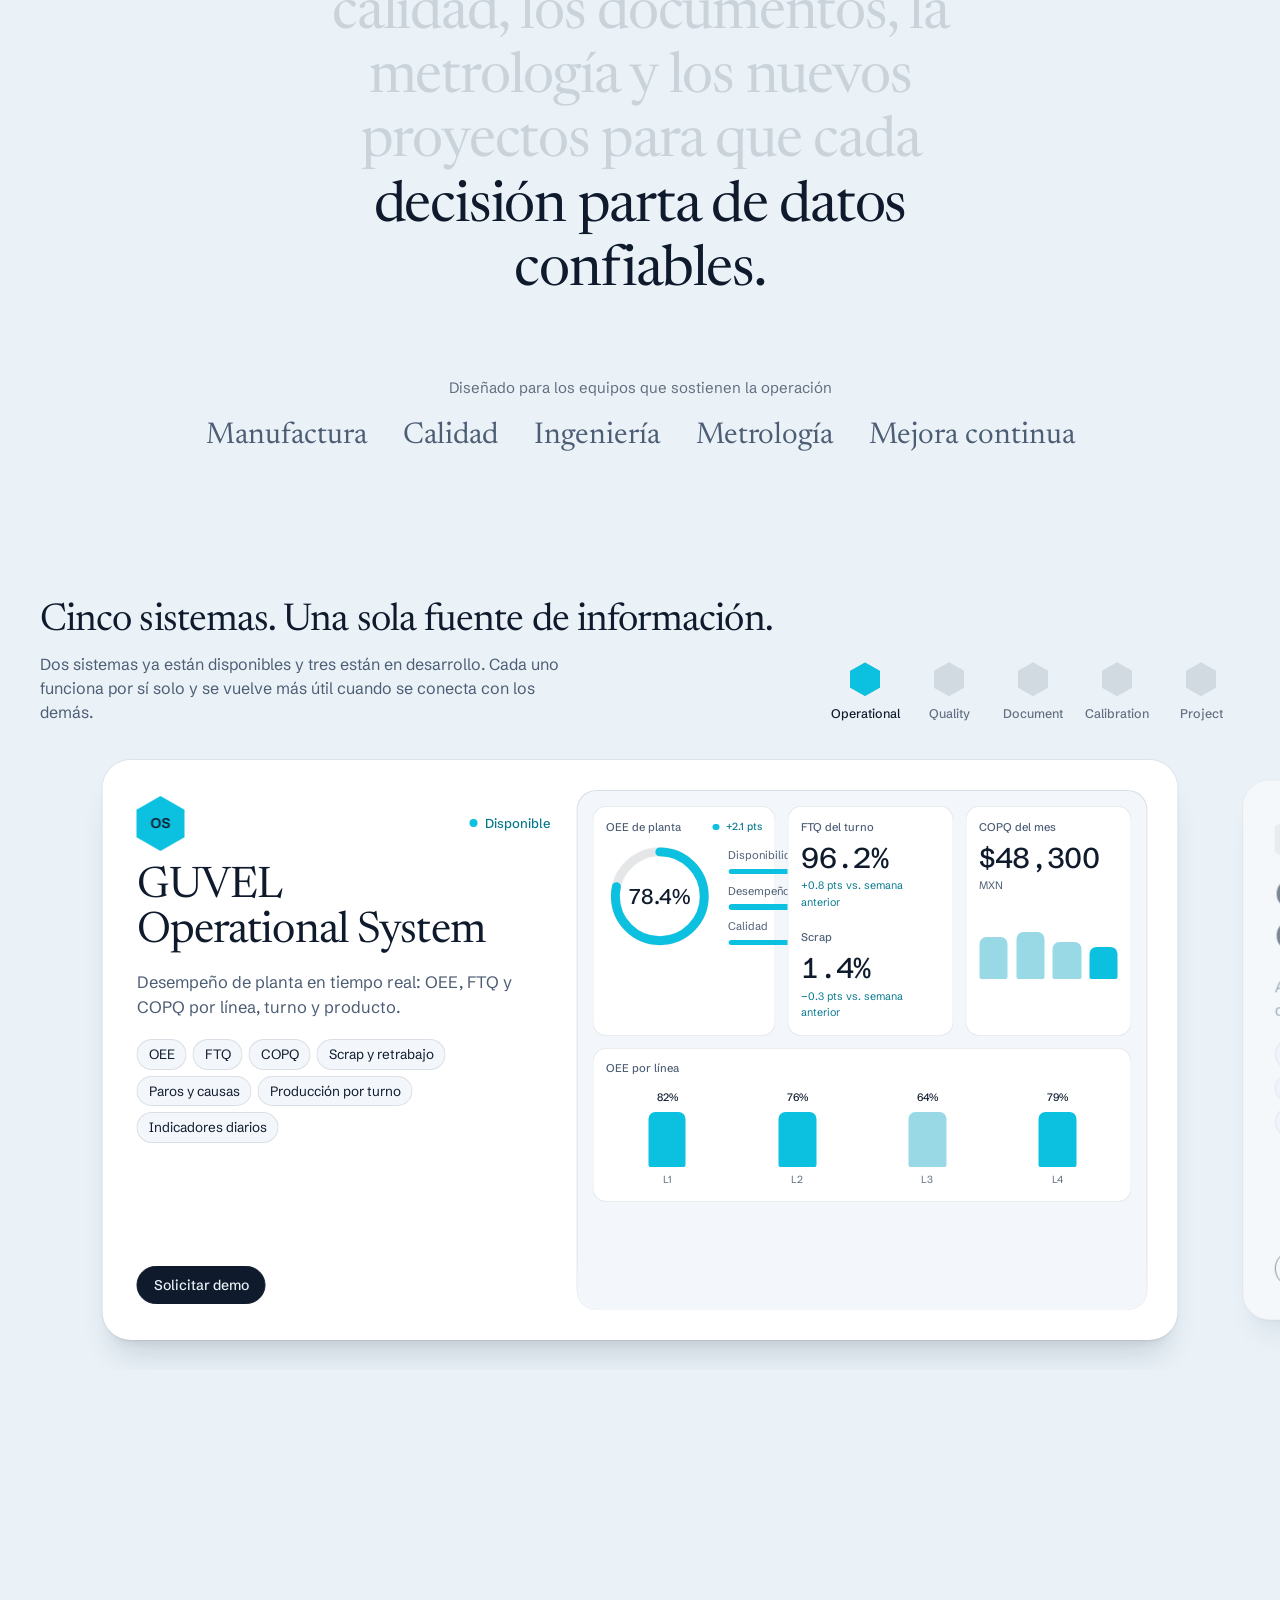
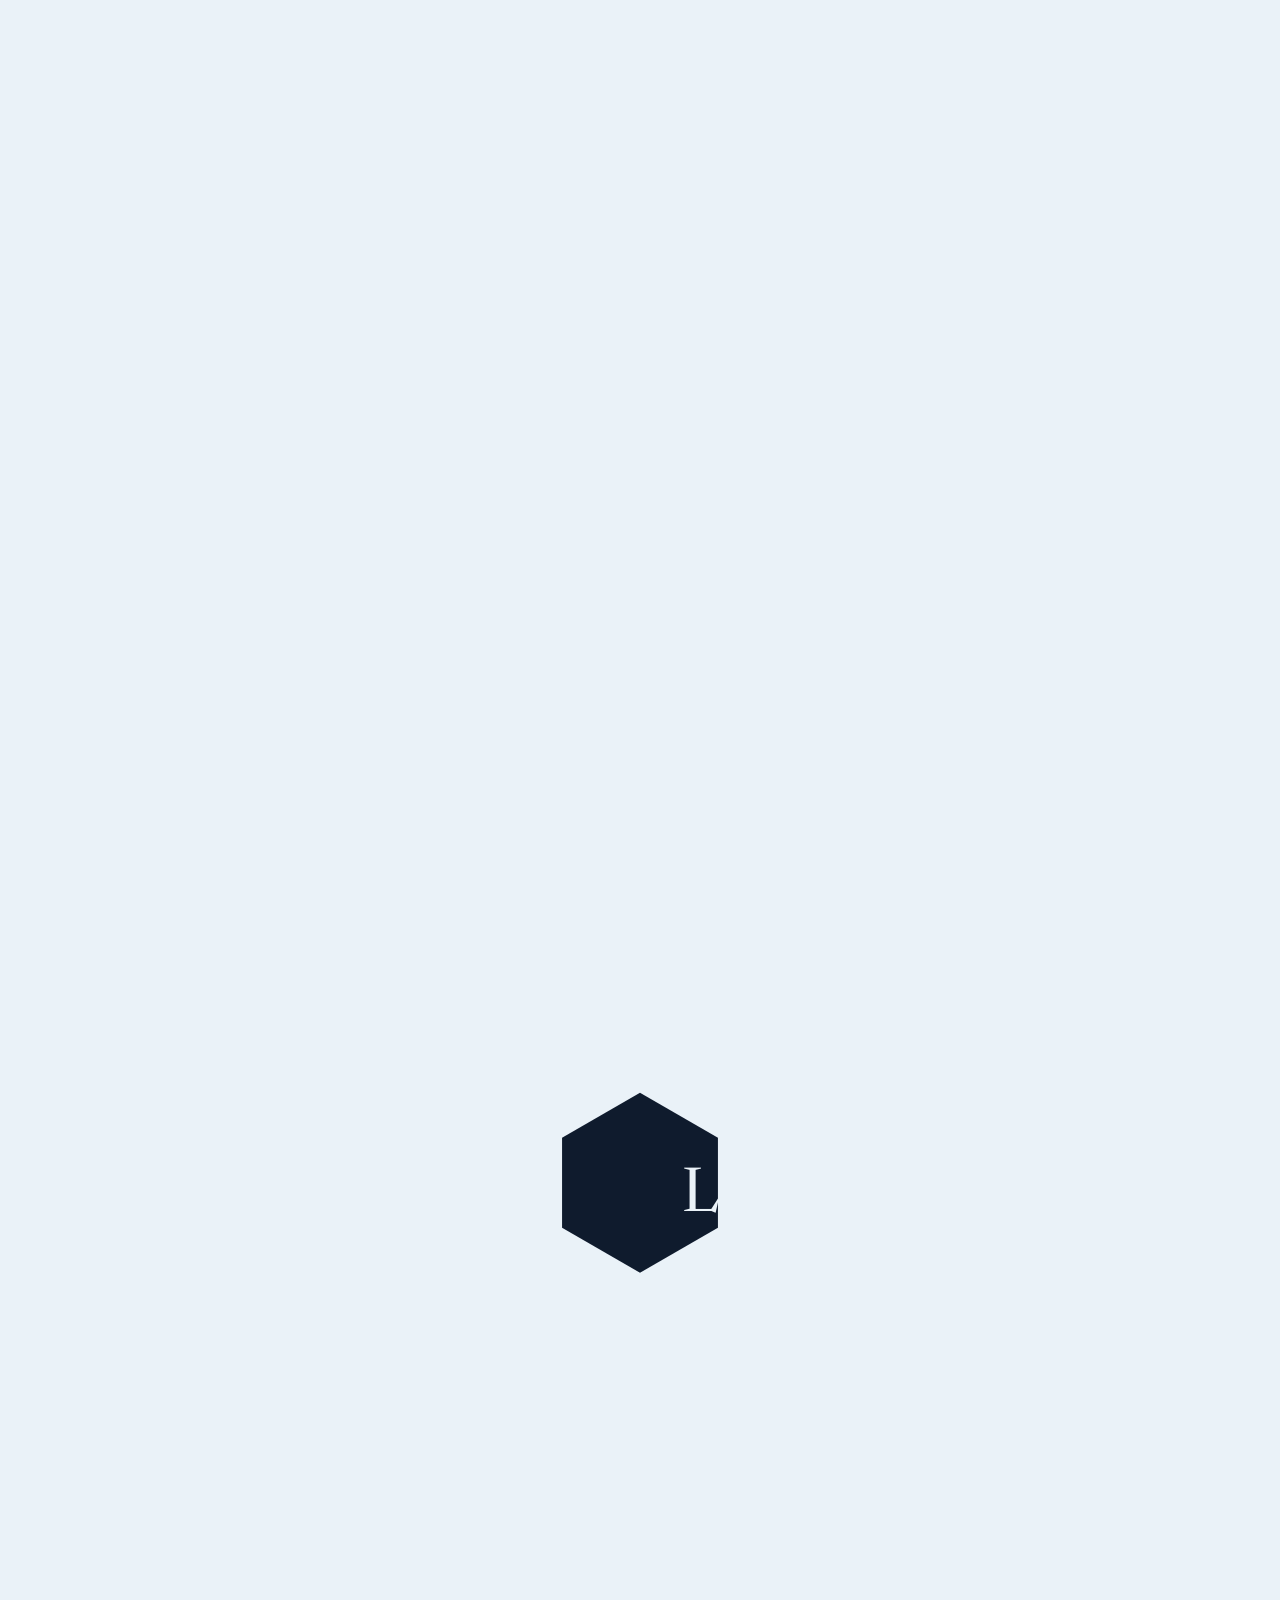
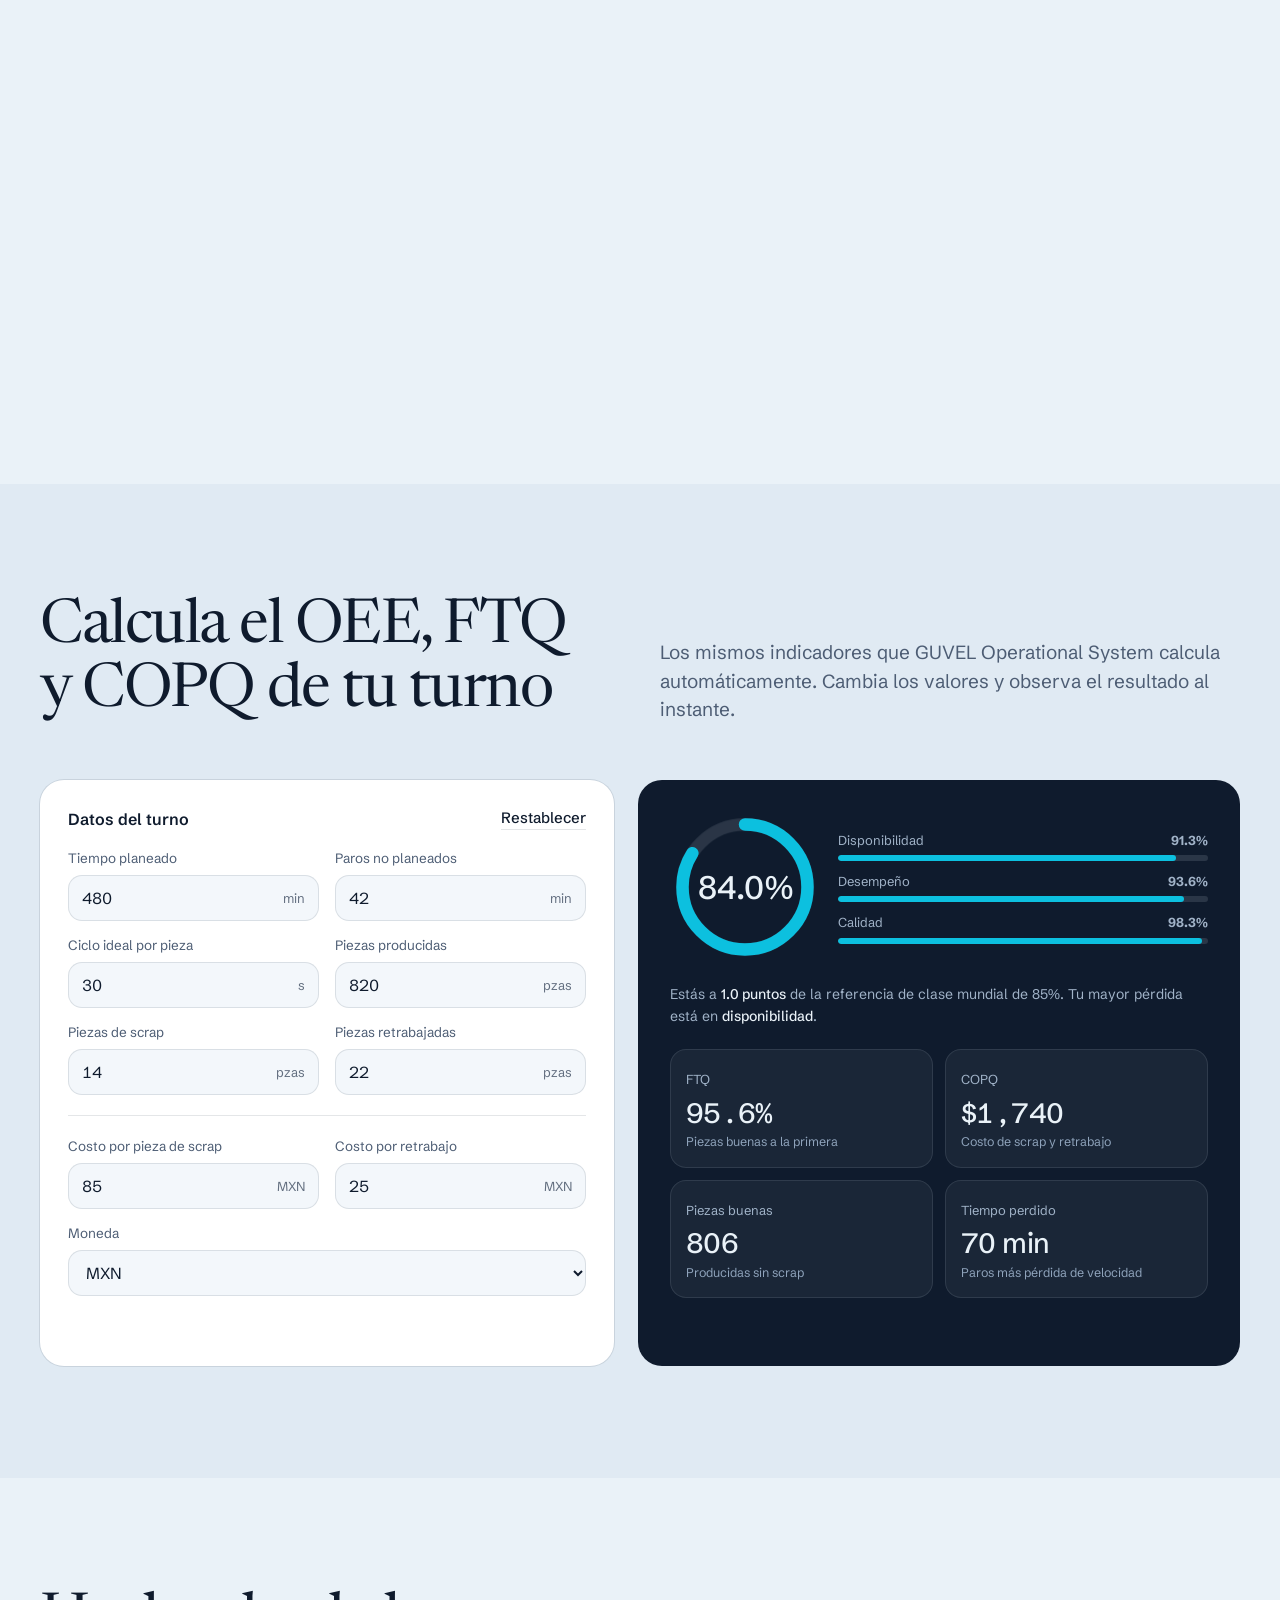
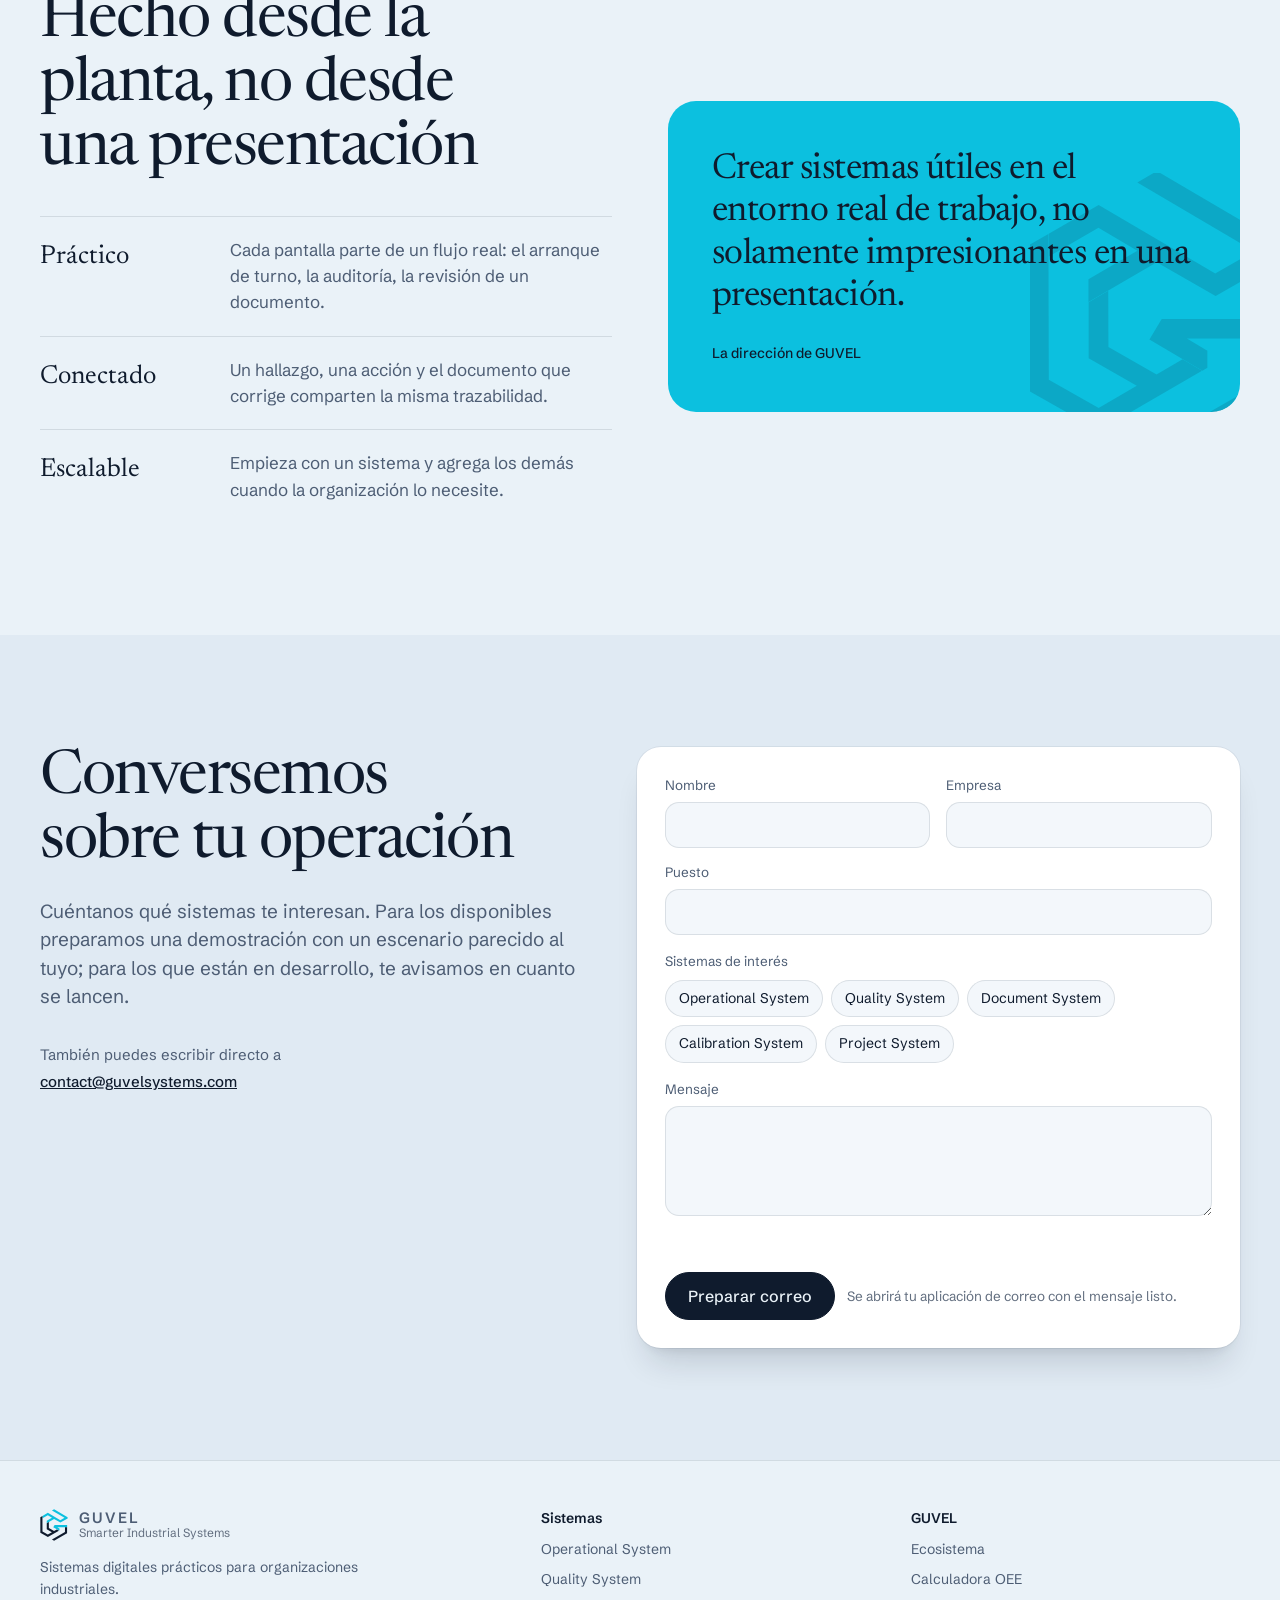
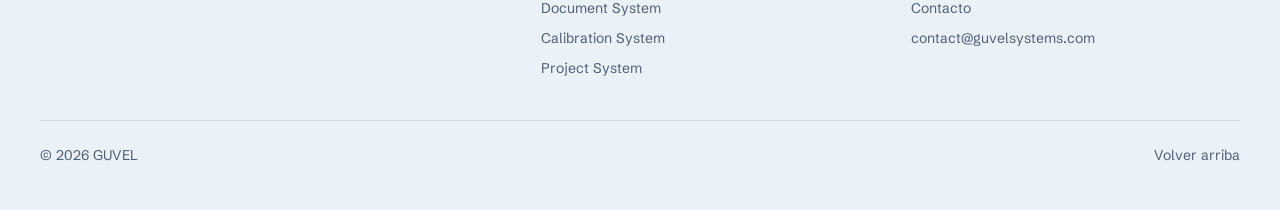
==== commit 29a41f39: "Update index.html" ====
--- a/index.html
+++ b/index.html
@@ -65,7 +65,7 @@
     <canvas class="hero-fx" id="heroFx" aria-hidden="true"></canvas>
     <div class="wrap">
       <div class="hero-copy" id="heroCopy">
-        <h1 data-i18n="heroT">Un sistema para cada parte de la operación industrial</h1>
+        <h1 data-i18n="heroT">Sistemas Industriales que Impulsan la Tecnología en las Empresas</h1>
         <p class="lede" data-i18n="heroP">Cinco sistemas GUVEL que comparten la misma información: desempeño de planta, calidad, documentos, calibración y proyectos de nuevos productos.</p>
         <div class="cta-row">
           <a class="pill solid" href="#contacto" data-i18n="heroA">Solicitar una demostración</a>
--- a/css/styles.css
+++ b/css/styles.css
@@ -1,7 +1,7 @@
 :root{
   --navy:#0f1b2d; --ice:#eaf2f8; --cyan:#0cc0df;
   --bg:#eaf2f8; --band:#e0eaf3; --card:#ffffff; --card-2:#f3f7fb;
-  --ink:#0f1b2d; --muted:#4d5d74; --faint:#7a889d; --line:rgba(15,27,45,.11);
+  --ink:#0f1b2d; --muted:#4d5d74; --faint:#626e7f; --line:rgba(15,27,45,.11);
   --cyan-ink:#06788d; --cyan-wash:rgba(12,192,223,.13);
   --mark-solid:#0f1b2d; --warn:#b4541a; --warn-wash:rgba(180,84,26,.1);
   --lift:0 0 0 1px rgba(15,27,45,.06),0 24px 32px -12px rgba(15,27,45,.16),0 8px 14px -8px rgba(15,27,45,.1);
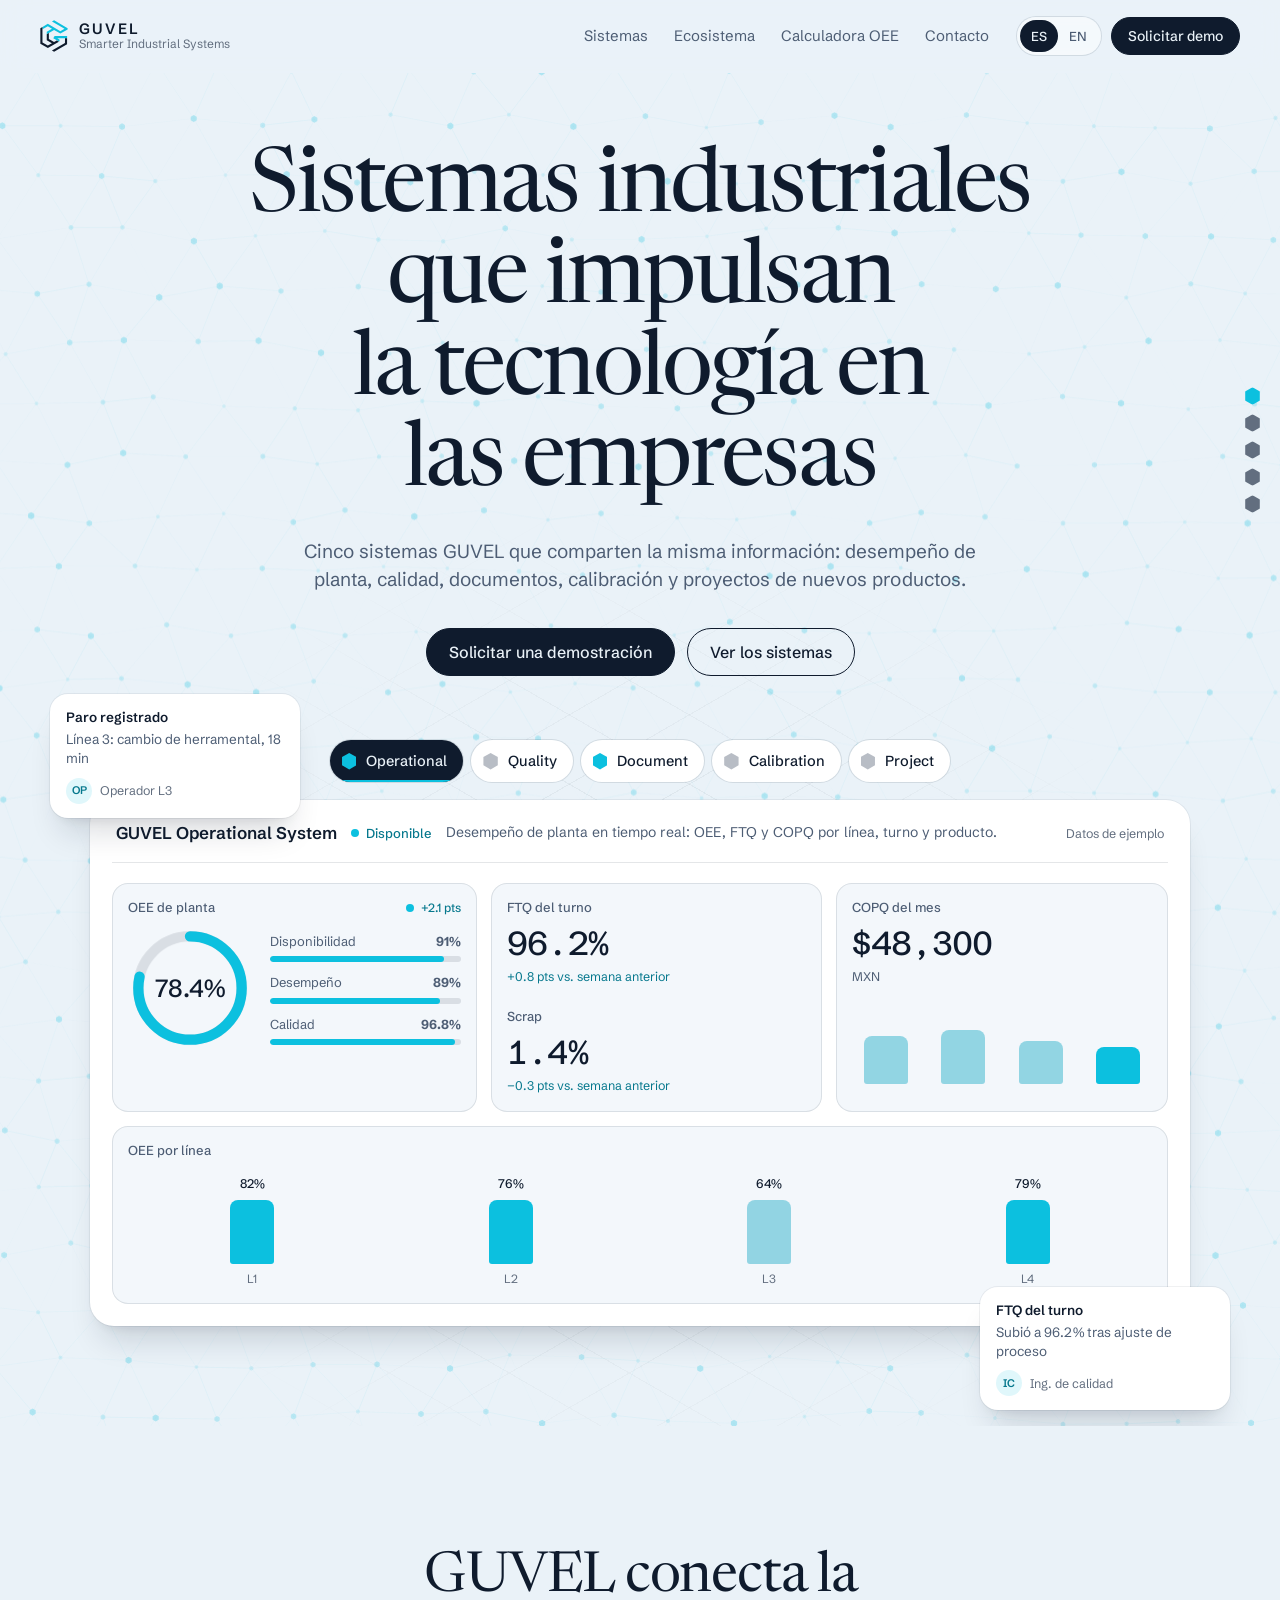
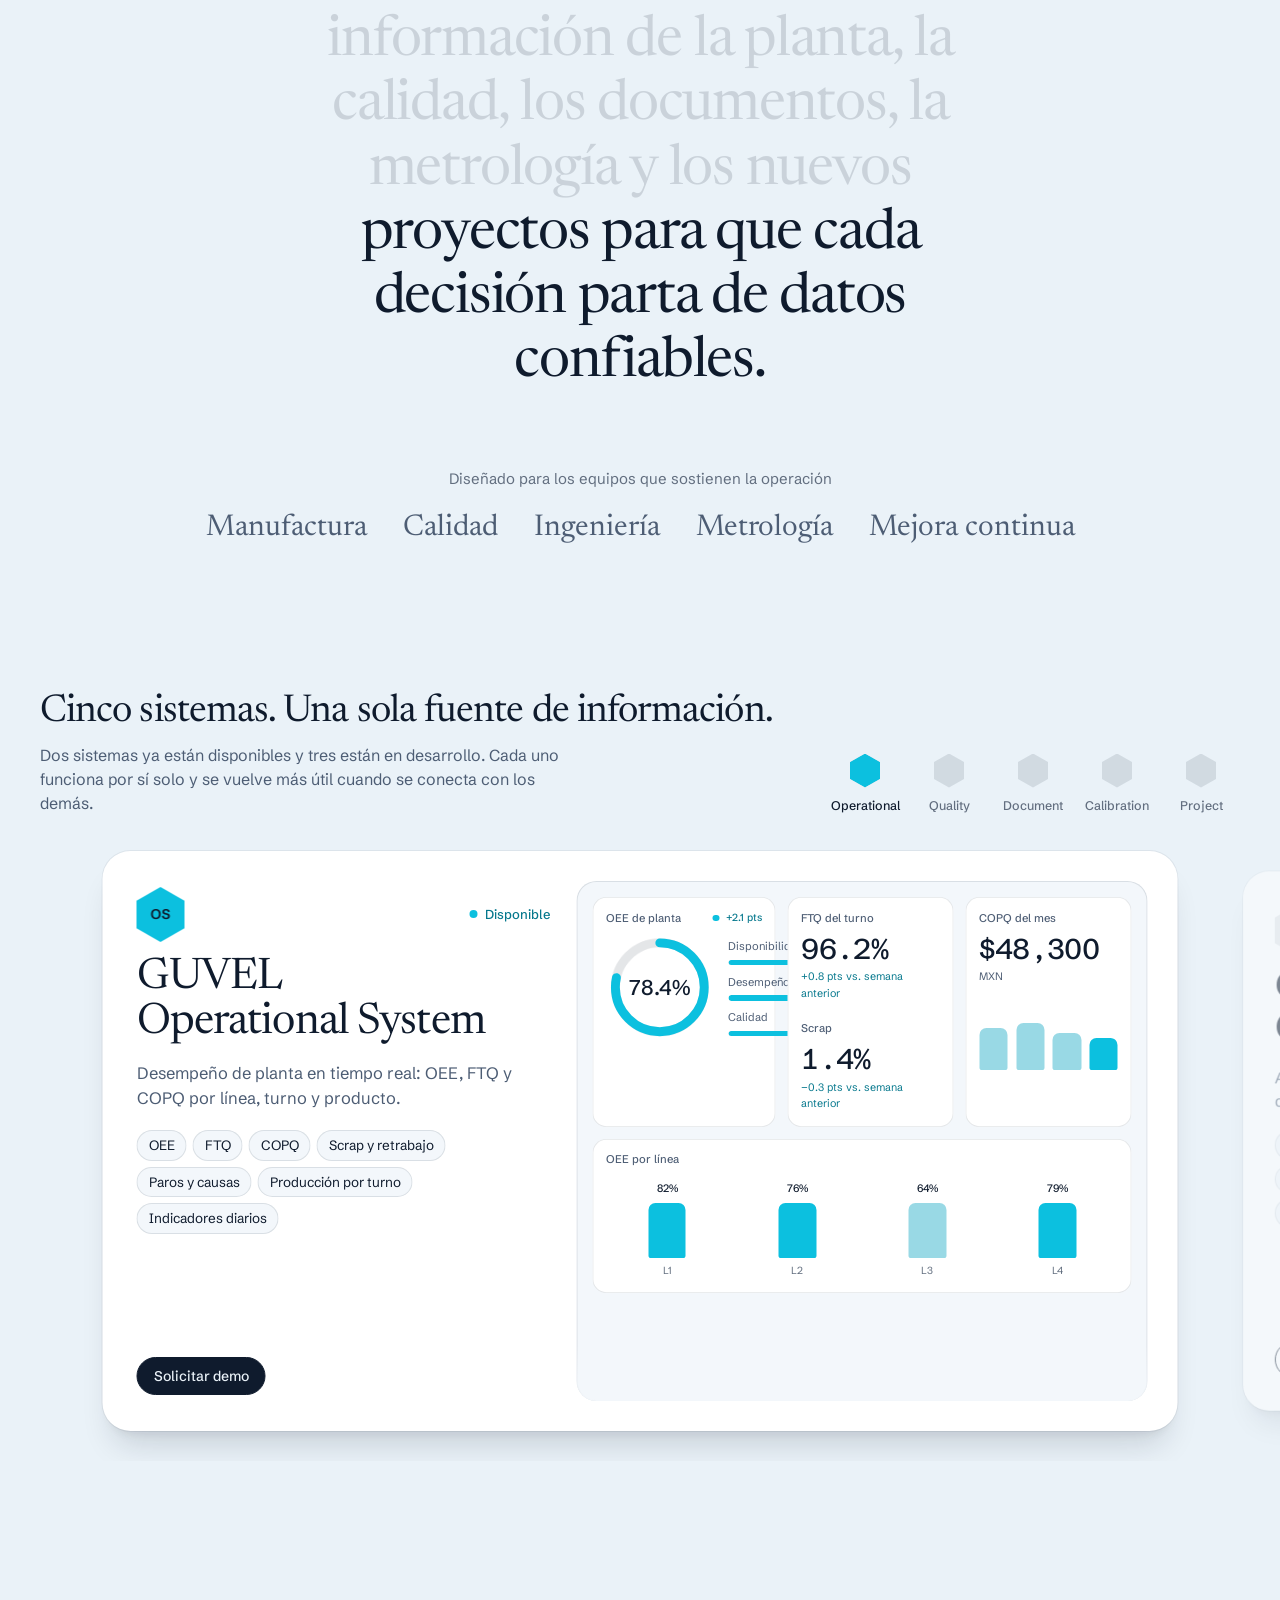
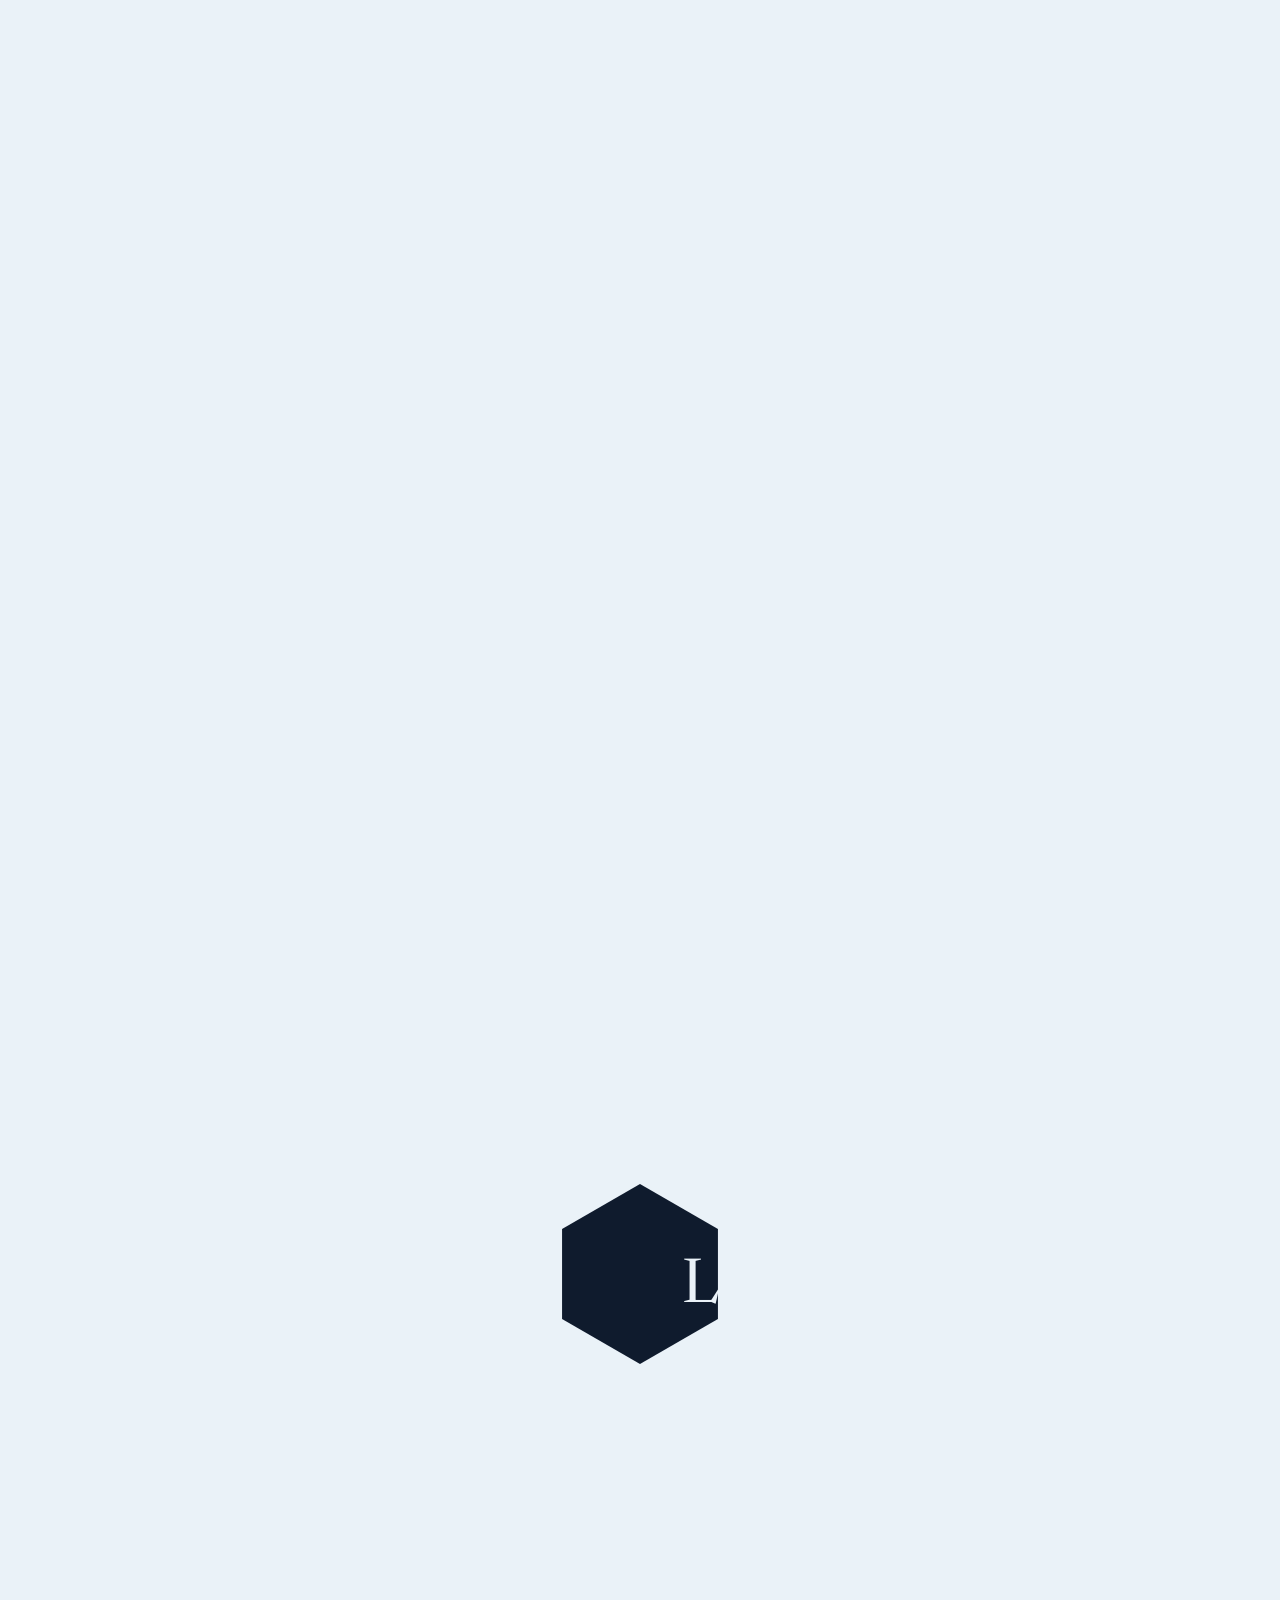
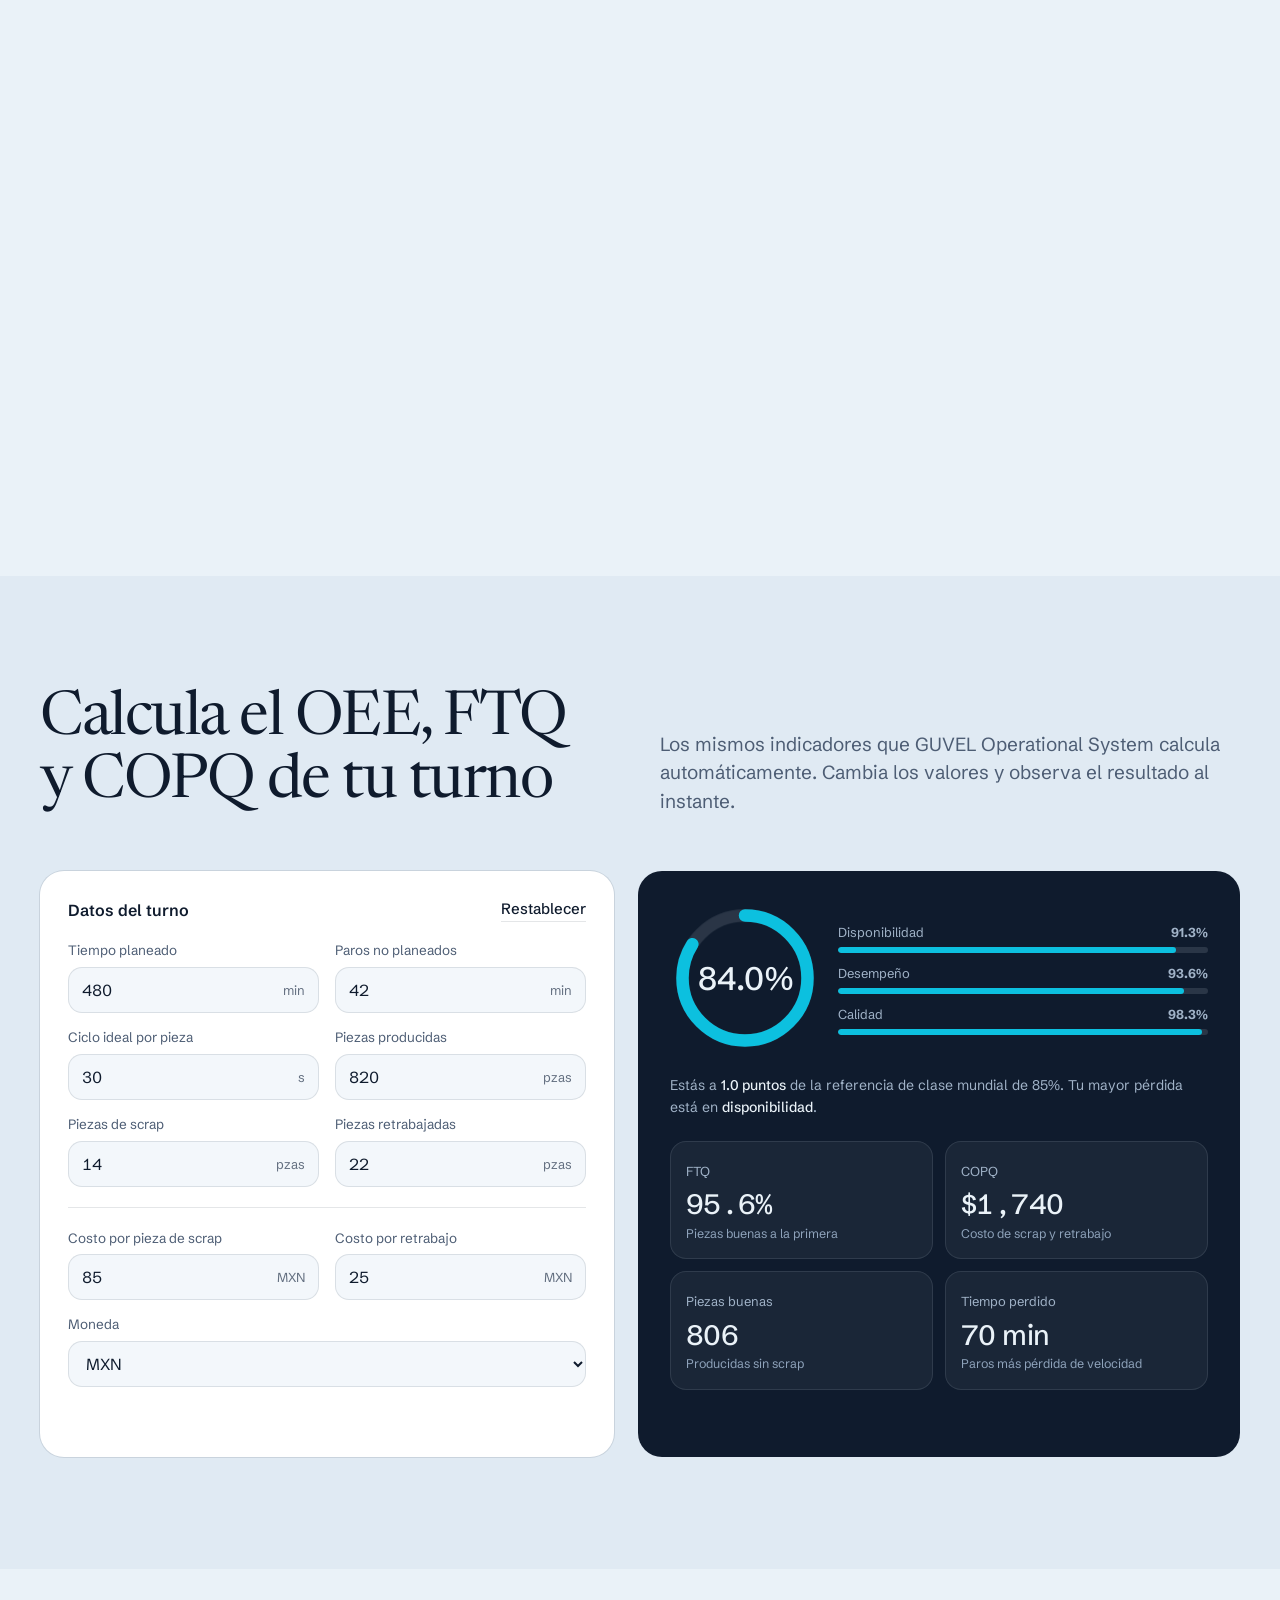
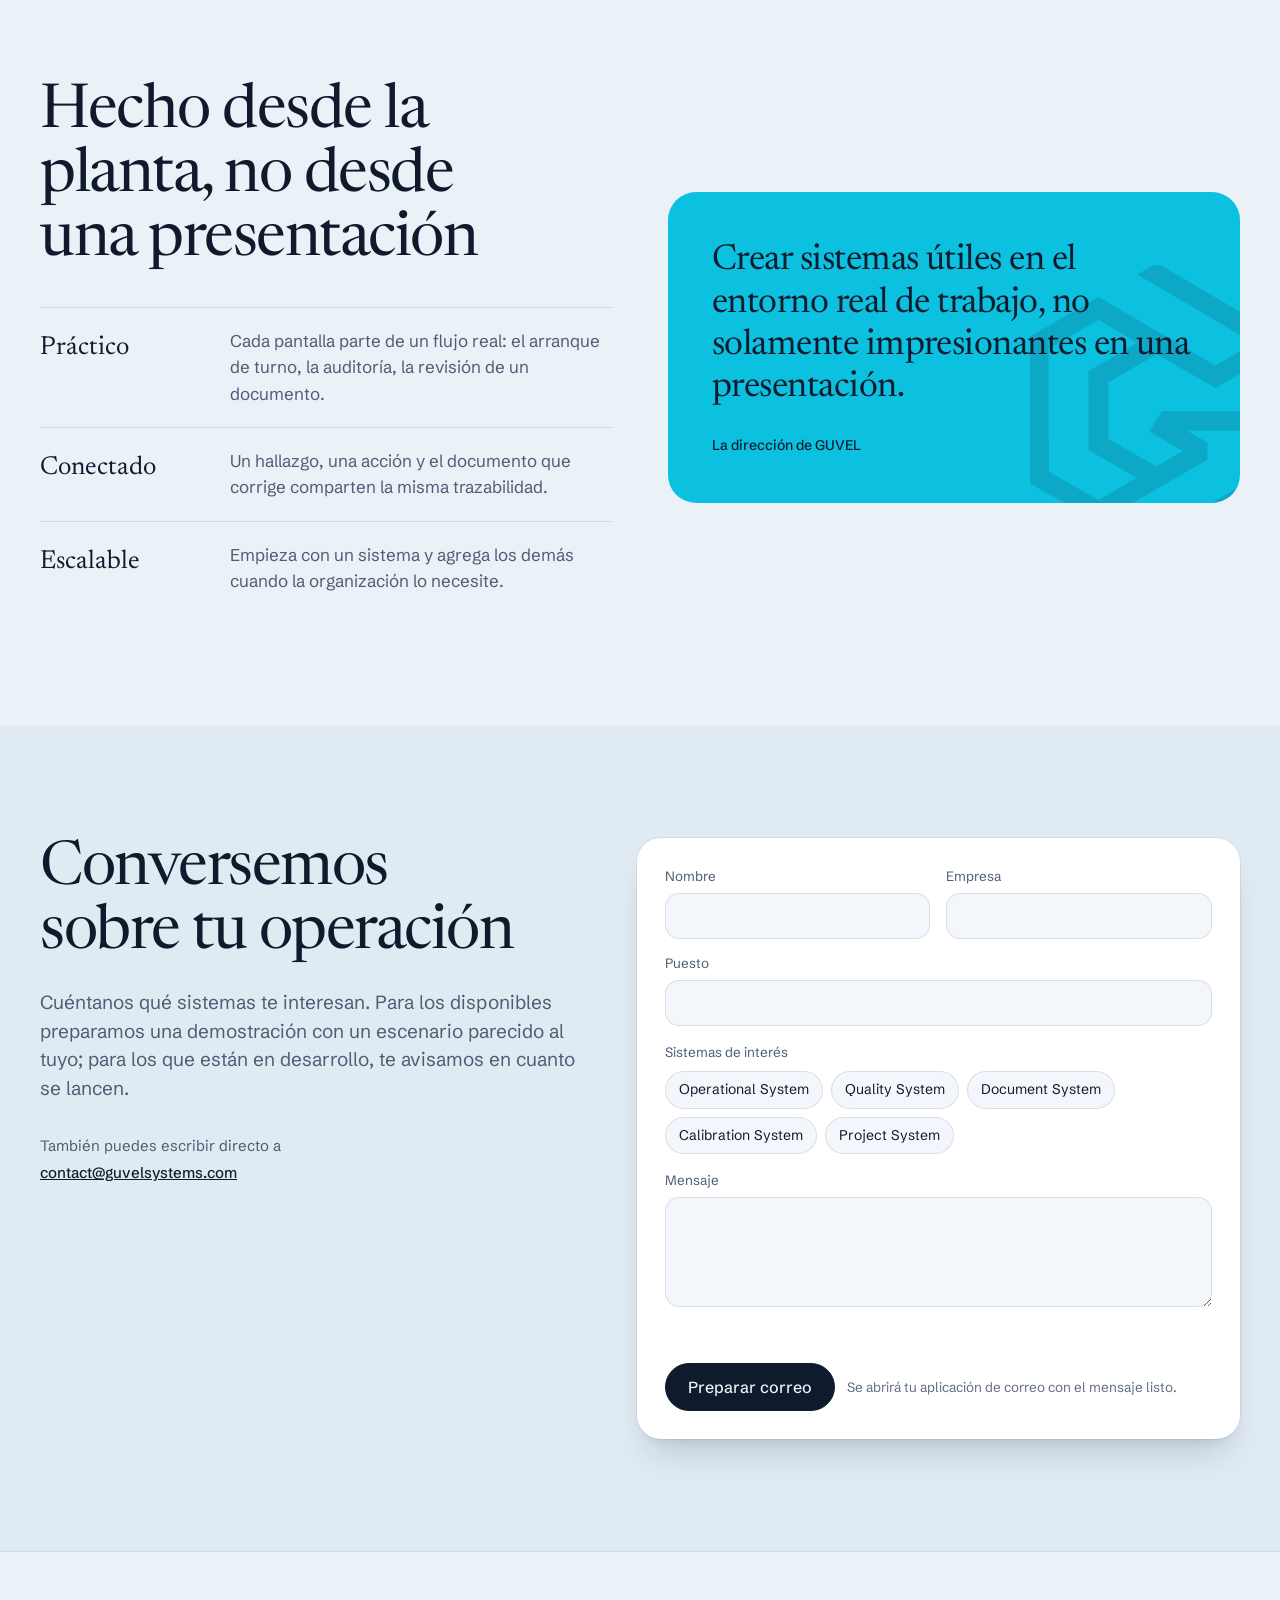
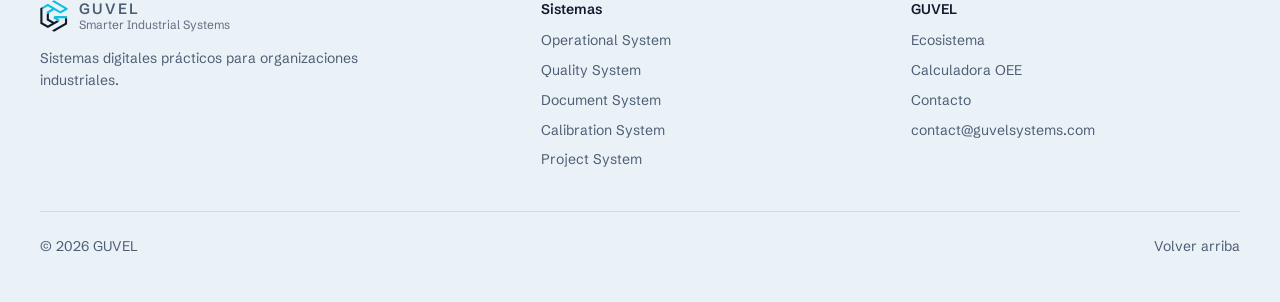
==== commit 5f0f62c9: "Update index.html" ====
--- a/index.html
+++ b/index.html
@@ -65,7 +65,7 @@
     <canvas class="hero-fx" id="heroFx" aria-hidden="true"></canvas>
     <div class="wrap">
       <div class="hero-copy" id="heroCopy">
-        <h1 data-i18n="heroT">Sistemas Industriales que Impulsan la Tecnología en las Empresas</h1>
+        <h1 data-i18n="heroT">Sistemas industriales que impulsan la tecnología en las empresas</h1>
         <p class="lede" data-i18n="heroP">Cinco sistemas GUVEL que comparten la misma información: desempeño de planta, calidad, documentos, calibración y proyectos de nuevos productos.</p>
         <div class="cta-row">
           <a class="pill solid" href="#contacto" data-i18n="heroA">Solicitar una demostración</a>
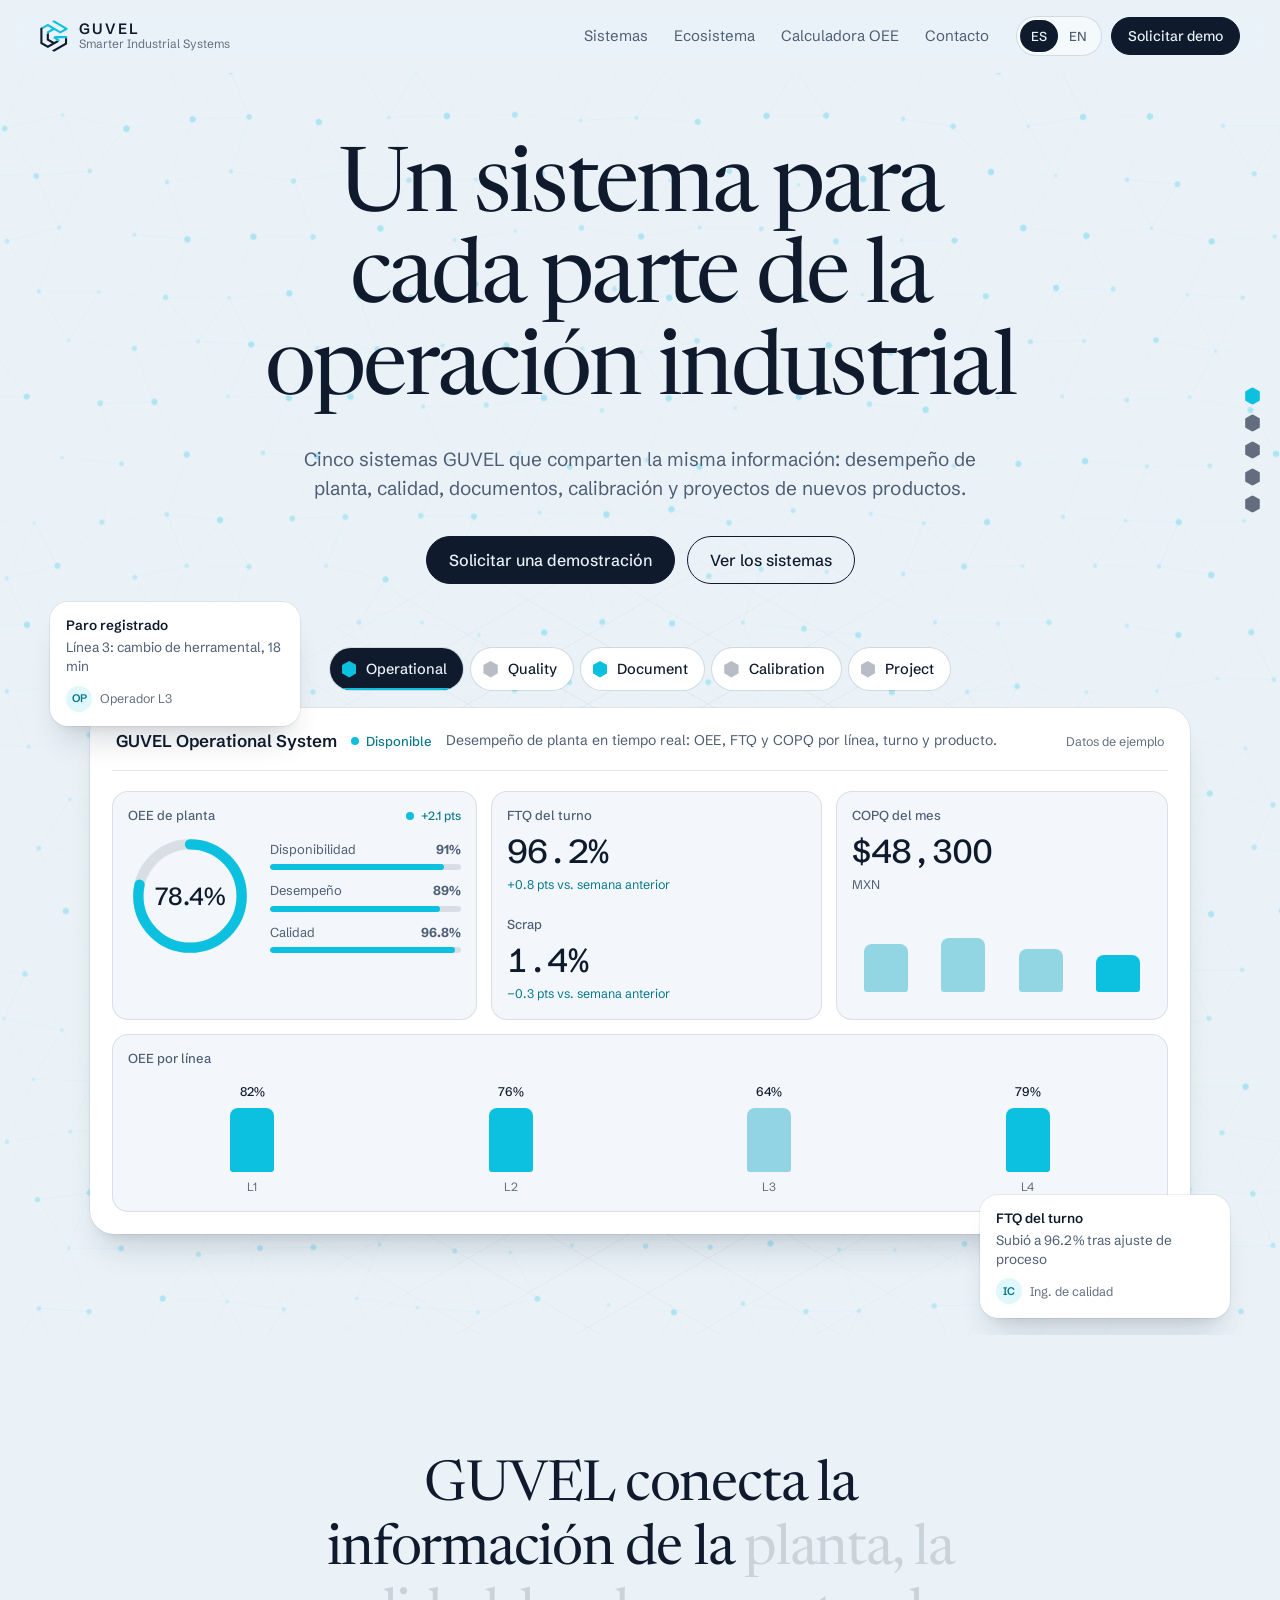
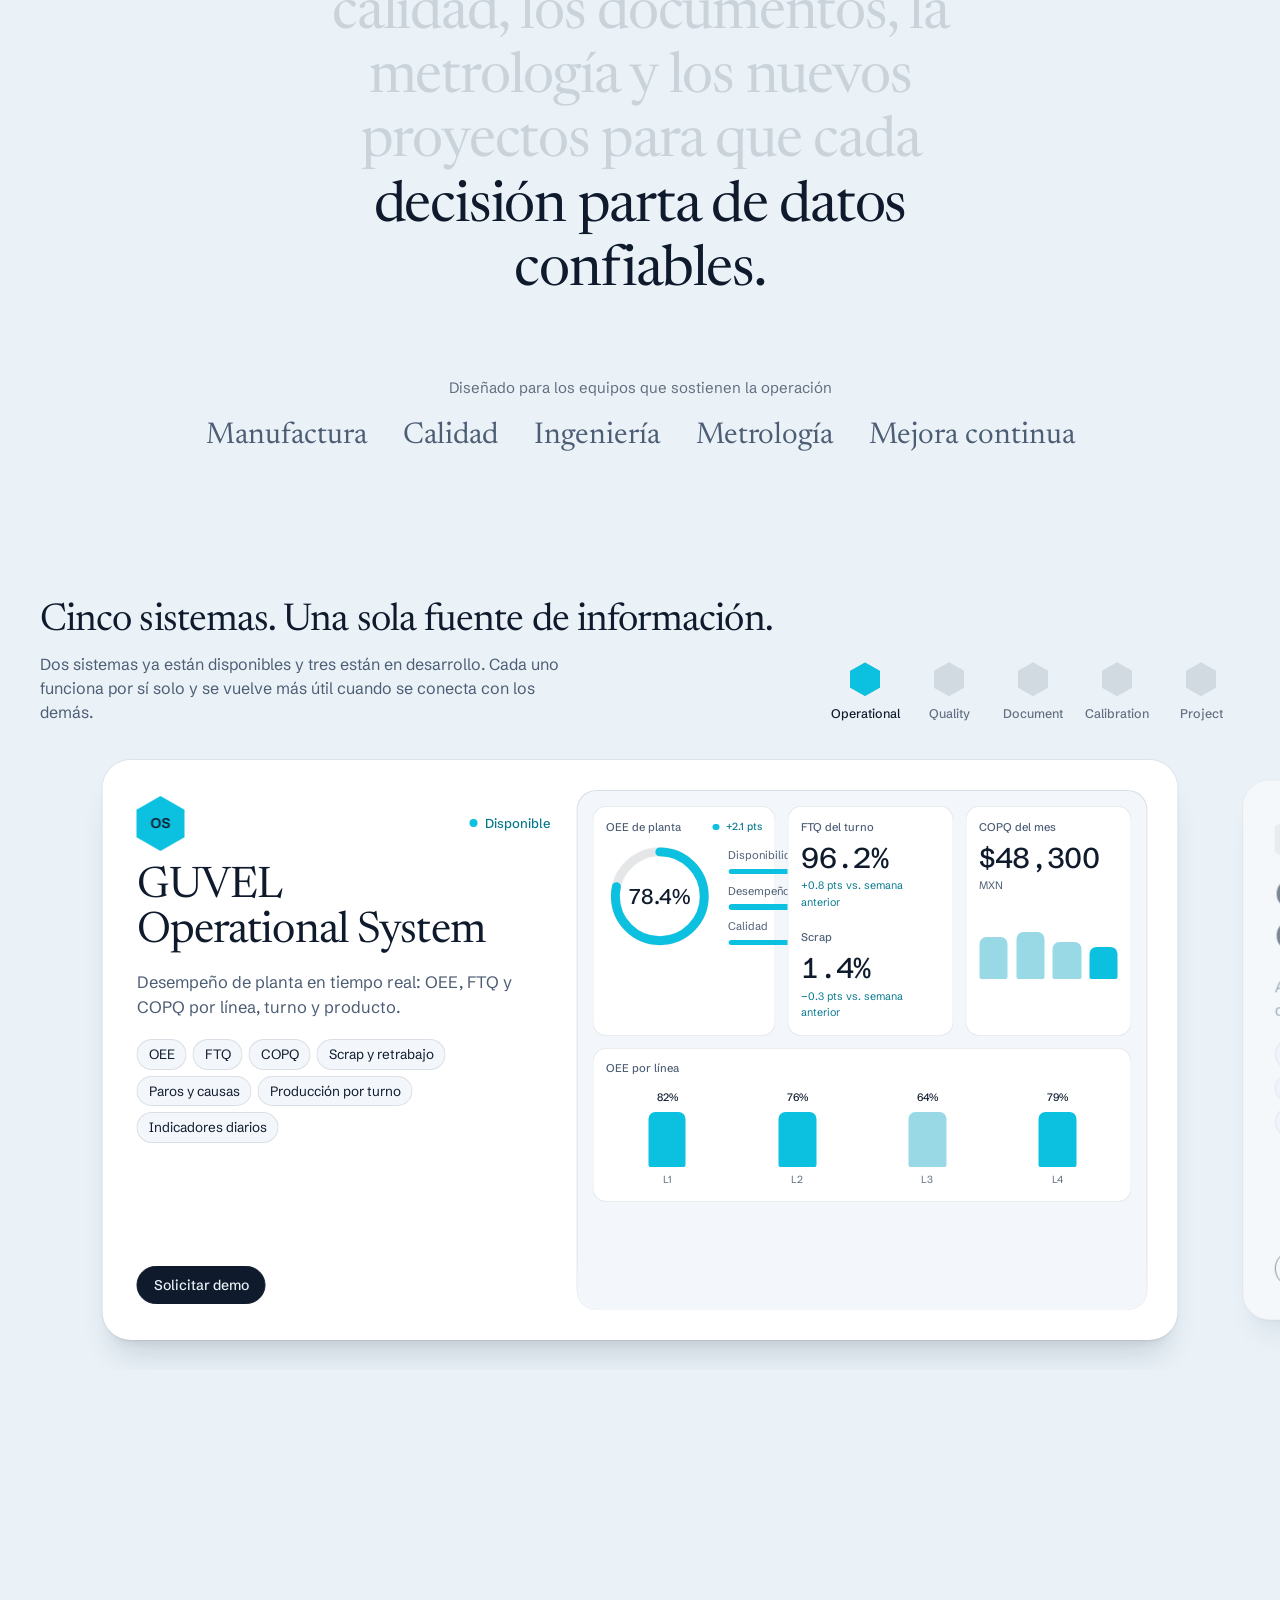
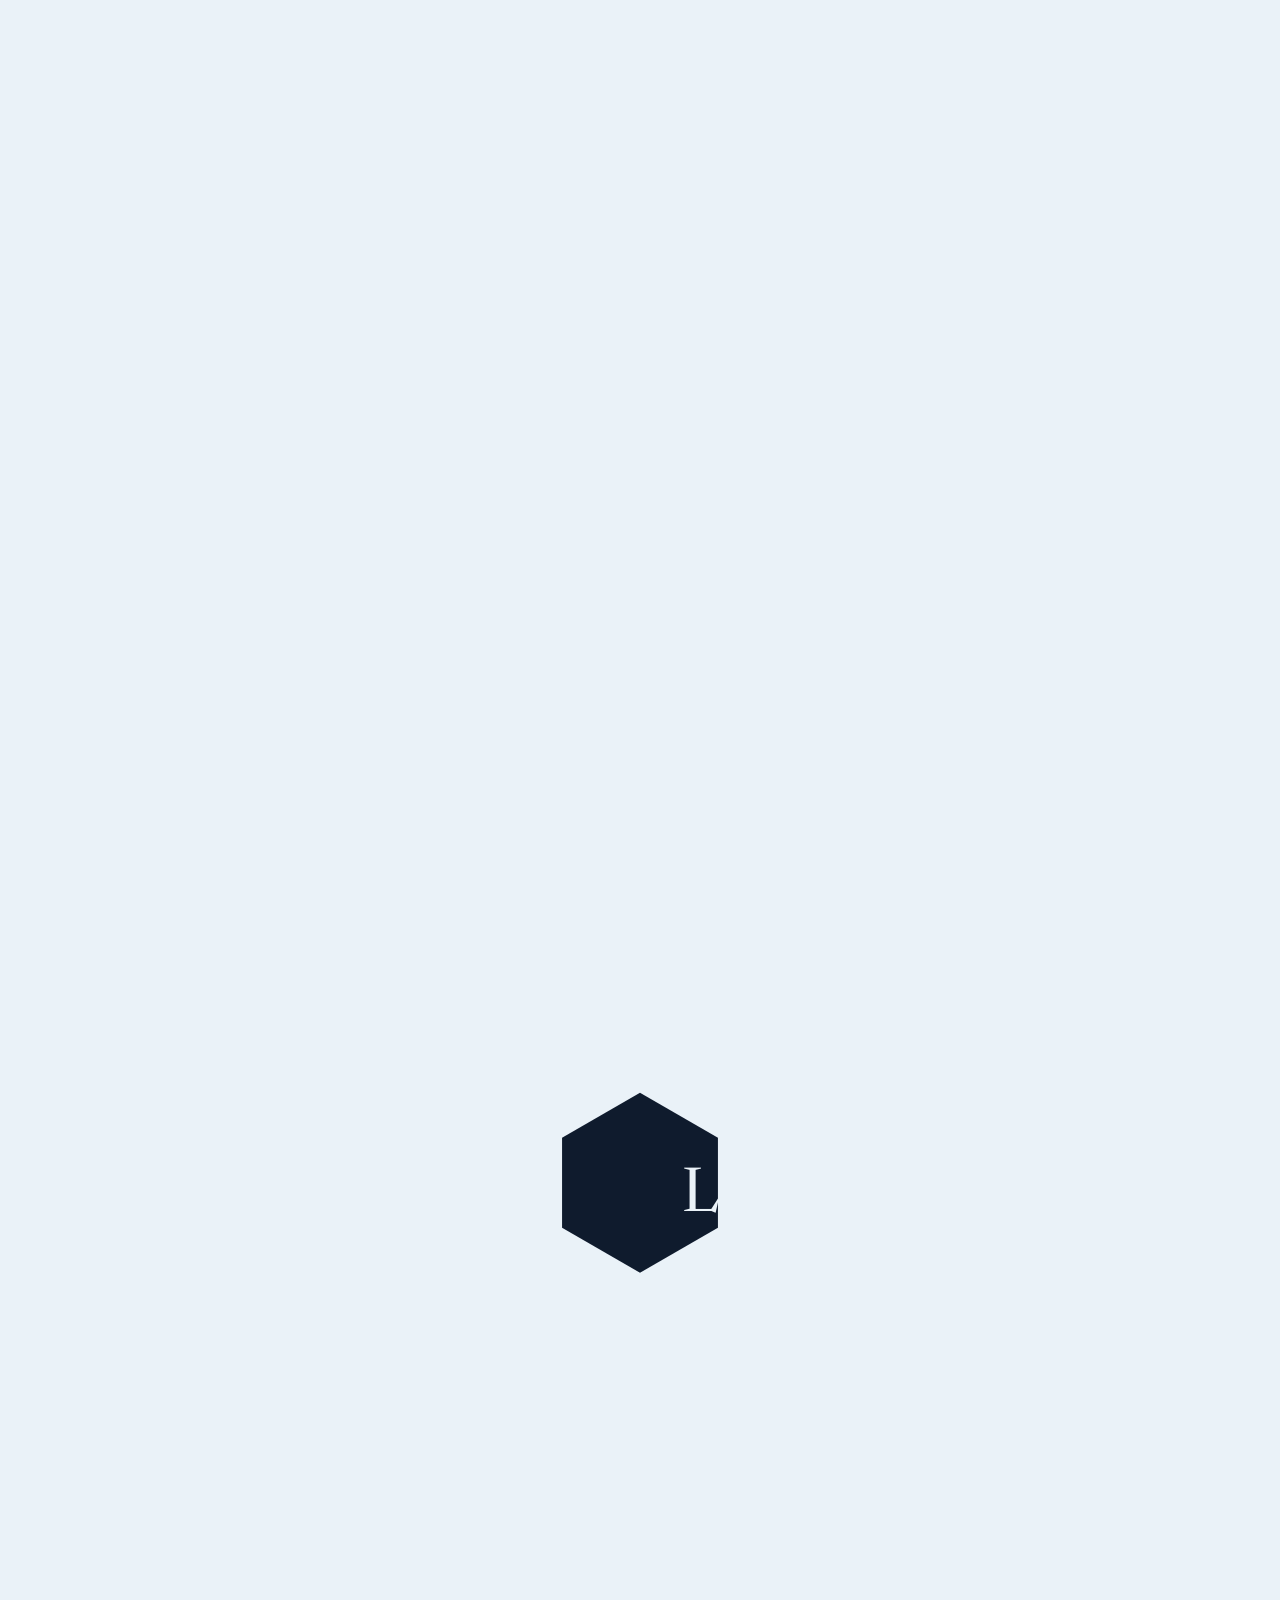
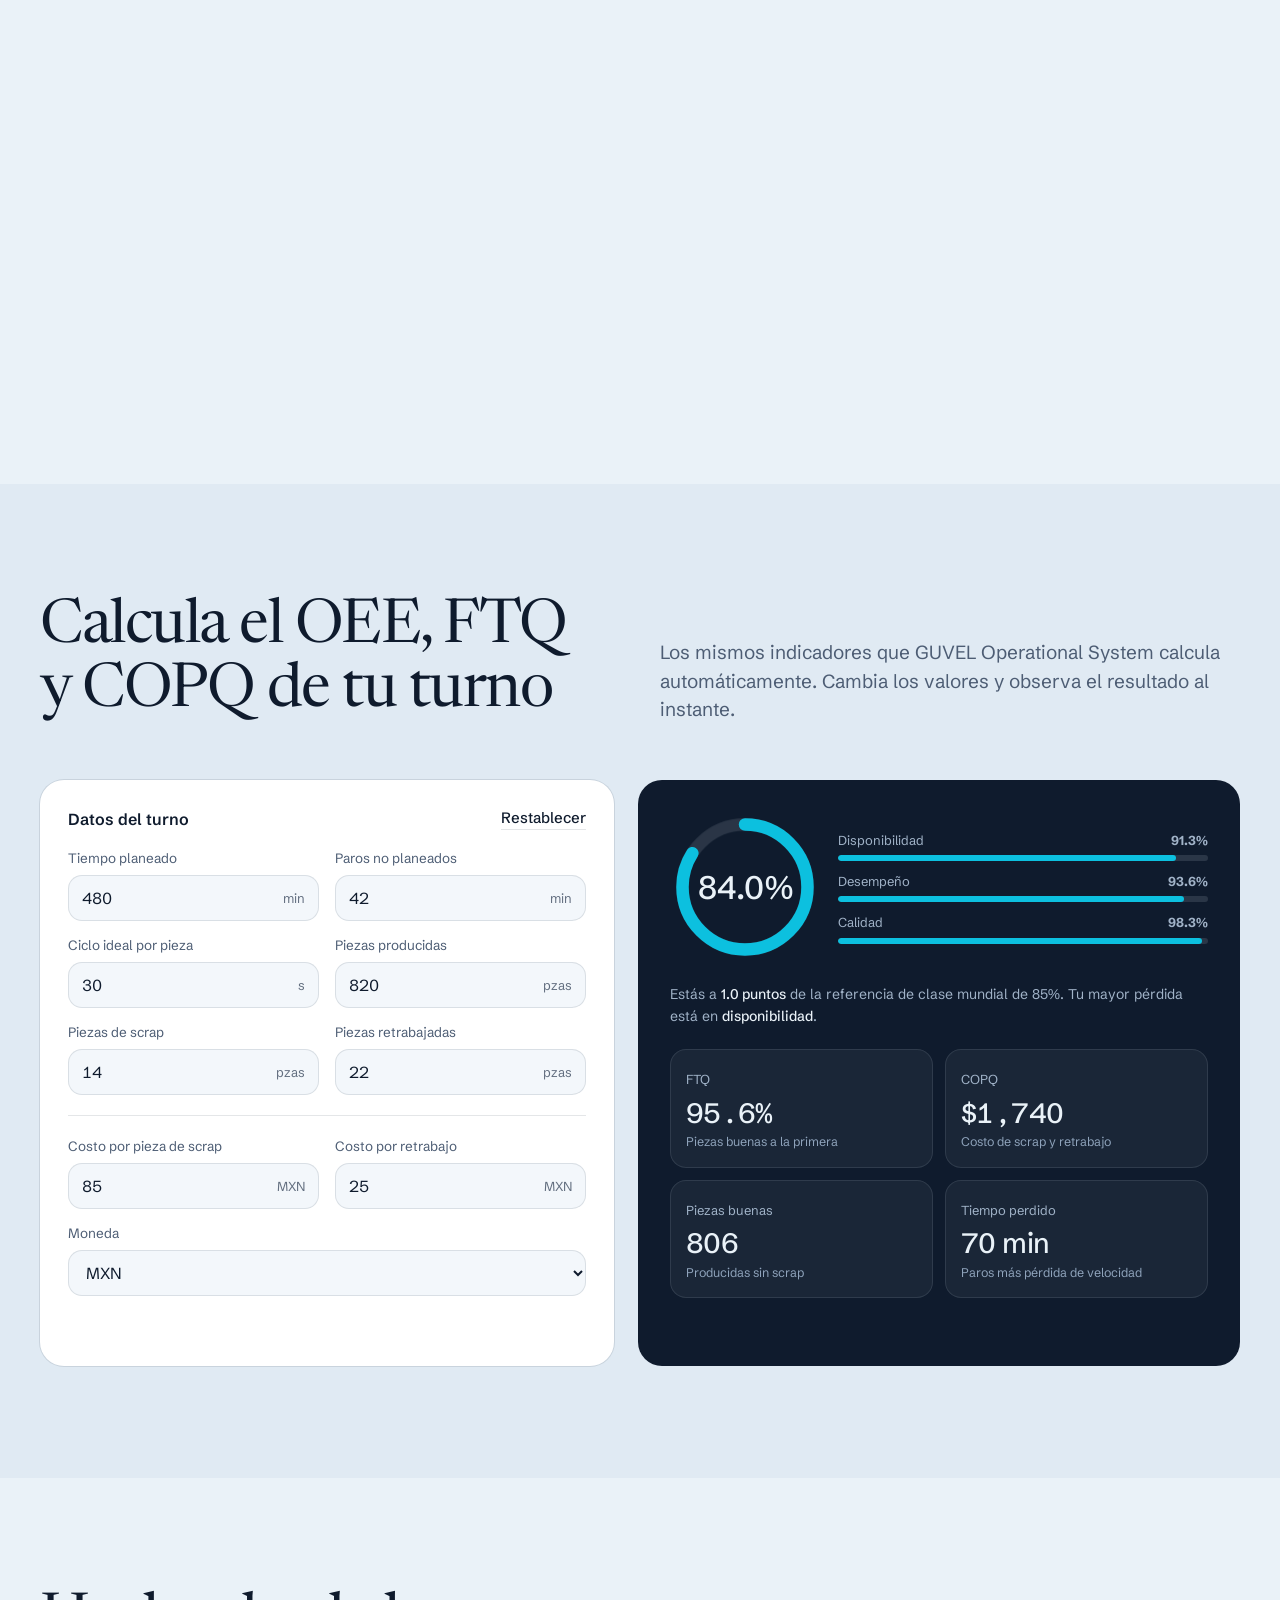
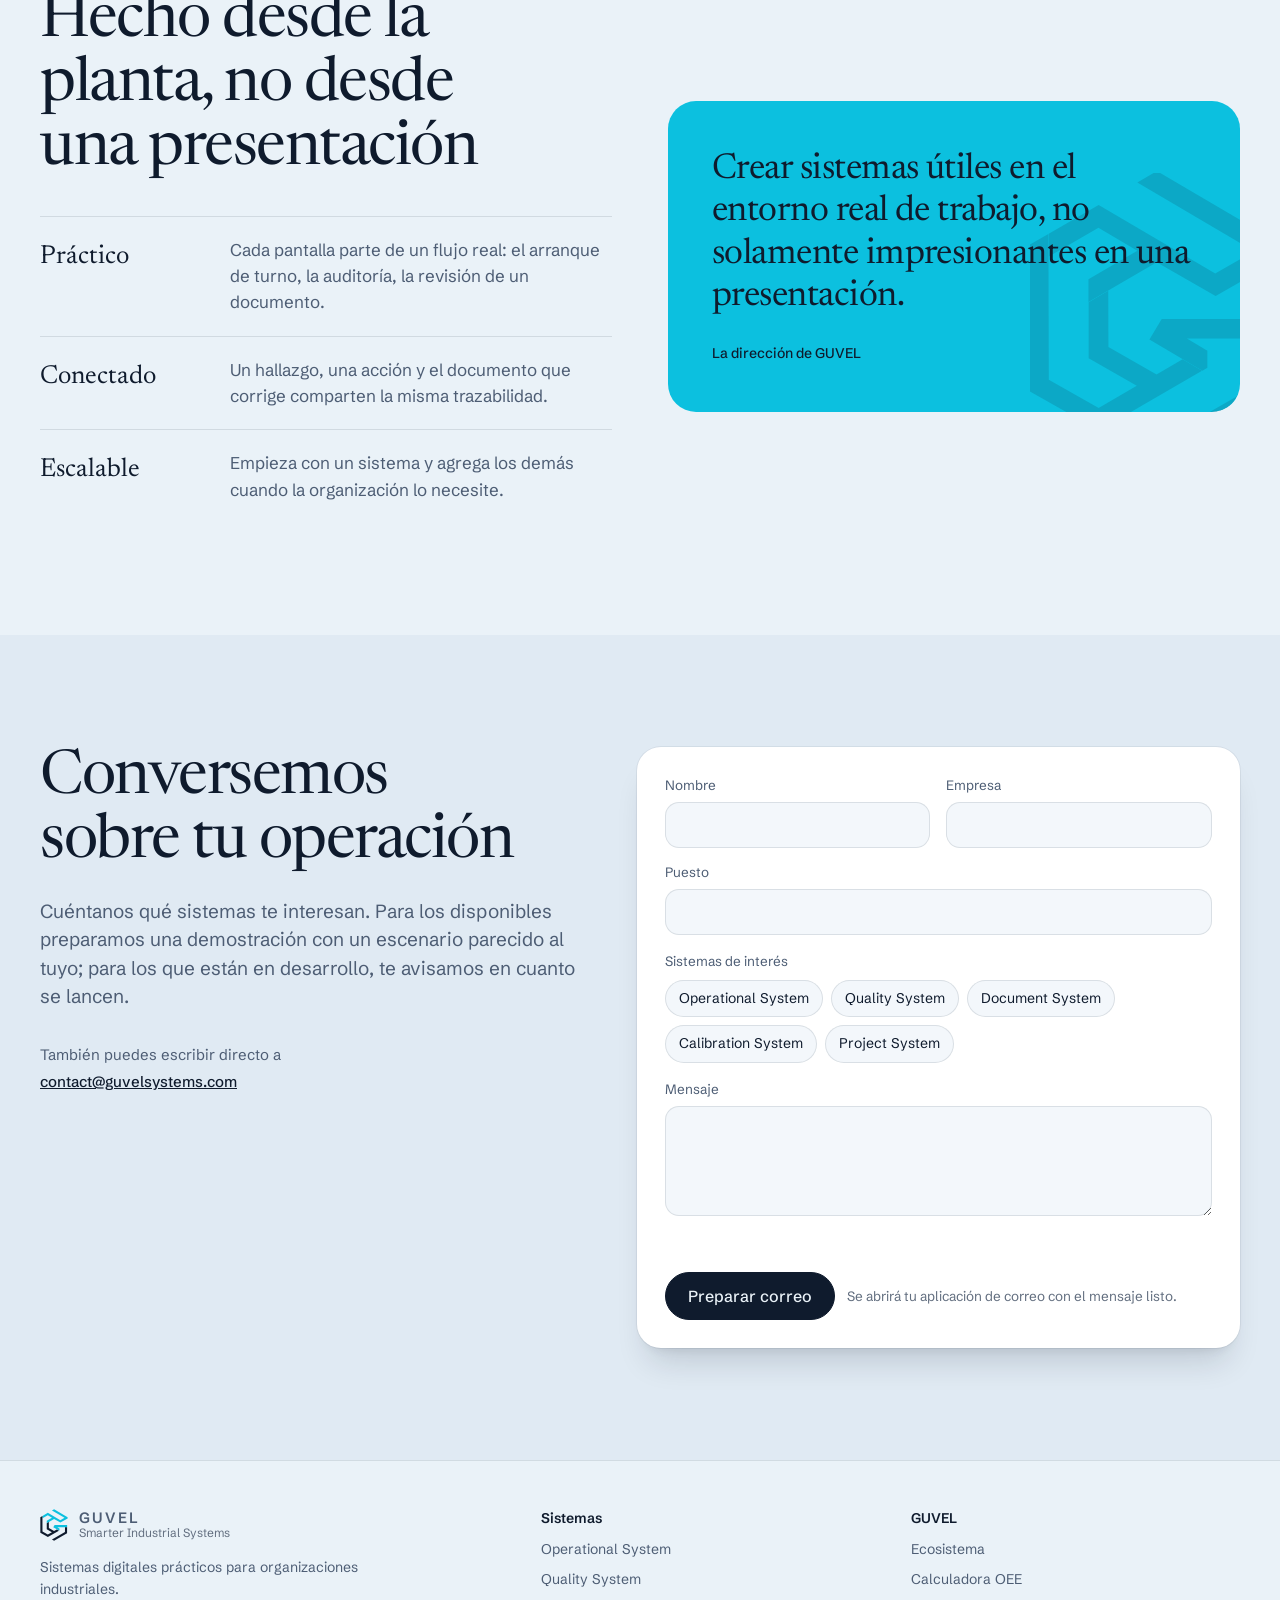
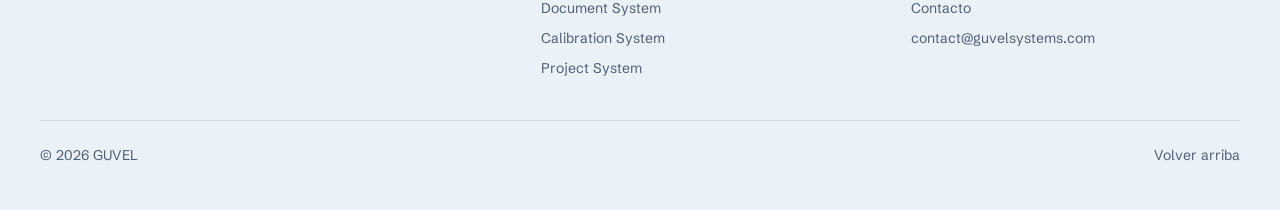
==== commit 39480080: "Add files via upload" ====
--- a/index.html
+++ b/index.html
@@ -17,7 +17,7 @@
 <link rel="preconnect" href="https://fonts.googleapis.com">
 <link rel="preconnect" href="https://fonts.gstatic.com" crossorigin>
 <link href="https://fonts.googleapis.com/css2?family=Newsreader:opsz,wght@6..72,300;6..72,400&family=Schibsted+Grotesk:wght@400;500;600&display=swap" rel="stylesheet">
-<link rel="stylesheet" href="css/styles.css">
+<link rel="stylesheet" href="css/styles.css?v=4.1">
 <script>document.documentElement.classList.add('js')</script>
 </head>
 <body>
@@ -65,7 +65,7 @@
     <canvas class="hero-fx" id="heroFx" aria-hidden="true"></canvas>
     <div class="wrap">
       <div class="hero-copy" id="heroCopy">
-        <h1 data-i18n="heroT">Sistemas industriales que impulsan la tecnología en las empresas</h1>
+        <h1 data-i18n="heroT">Un sistema para cada parte de la operación industrial</h1>
         <p class="lede" data-i18n="heroP">Cinco sistemas GUVEL que comparten la misma información: desempeño de planta, calidad, documentos, calibración y proyectos de nuevos productos.</p>
         <div class="cta-row">
           <a class="pill solid" href="#contacto" data-i18n="heroA">Solicitar una demostración</a>
@@ -220,6 +220,6 @@
     <div class="foot-bottom"><span>© <span id="yr"></span> GUVEL</span><a href="#top" data-i18n="back">Volver arriba</a></div>
   </div>
 </footer>
-<script src="js/app.js" defer></script>
+<script src="js/app.js?v=4.1" defer></script>
 </body>
 </html>
--- a/css/styles.css
+++ b/css/styles.css
@@ -1,3 +1,4 @@
+/* GUVEL website v4.1 */
 :root{
   --navy:#0f1b2d; --ice:#eaf2f8; --cyan:#0cc0df;
   --bg:#eaf2f8; --band:#e0eaf3; --card:#ffffff; --card-2:#f3f7fb;
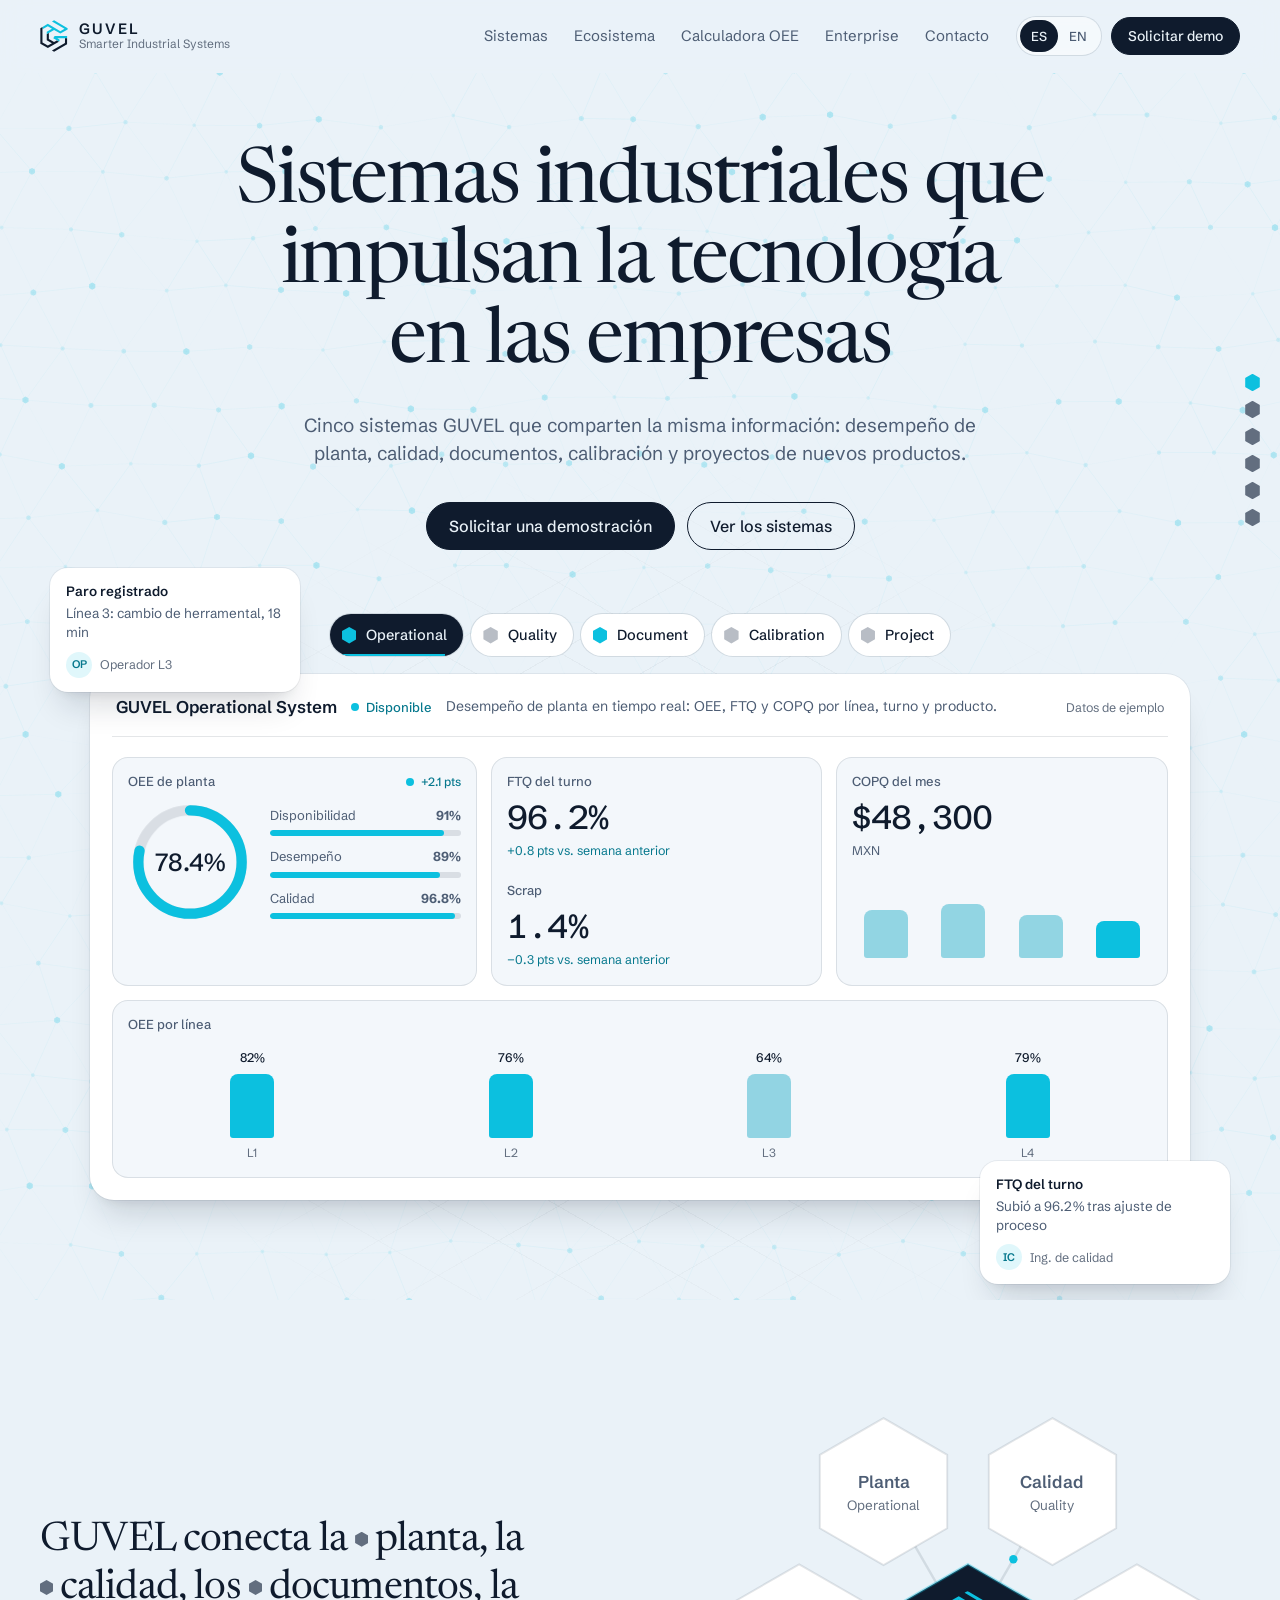
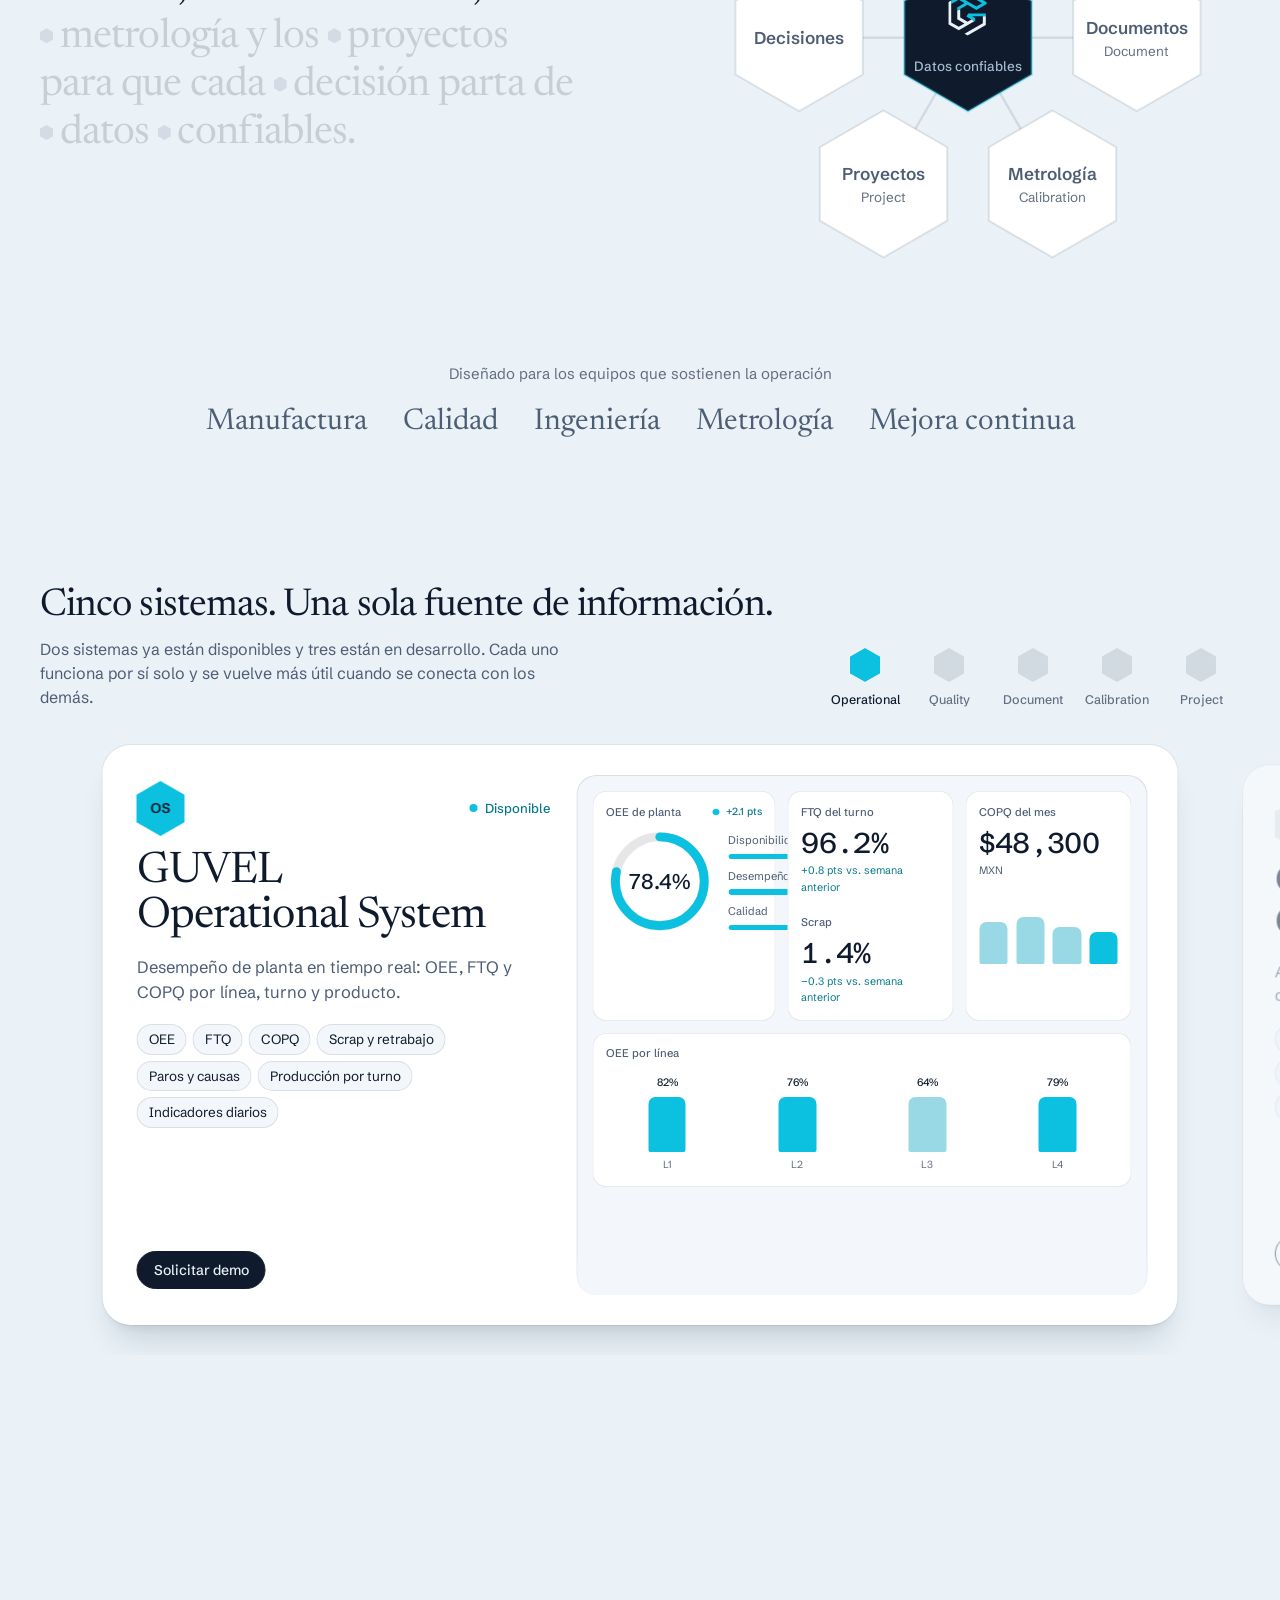
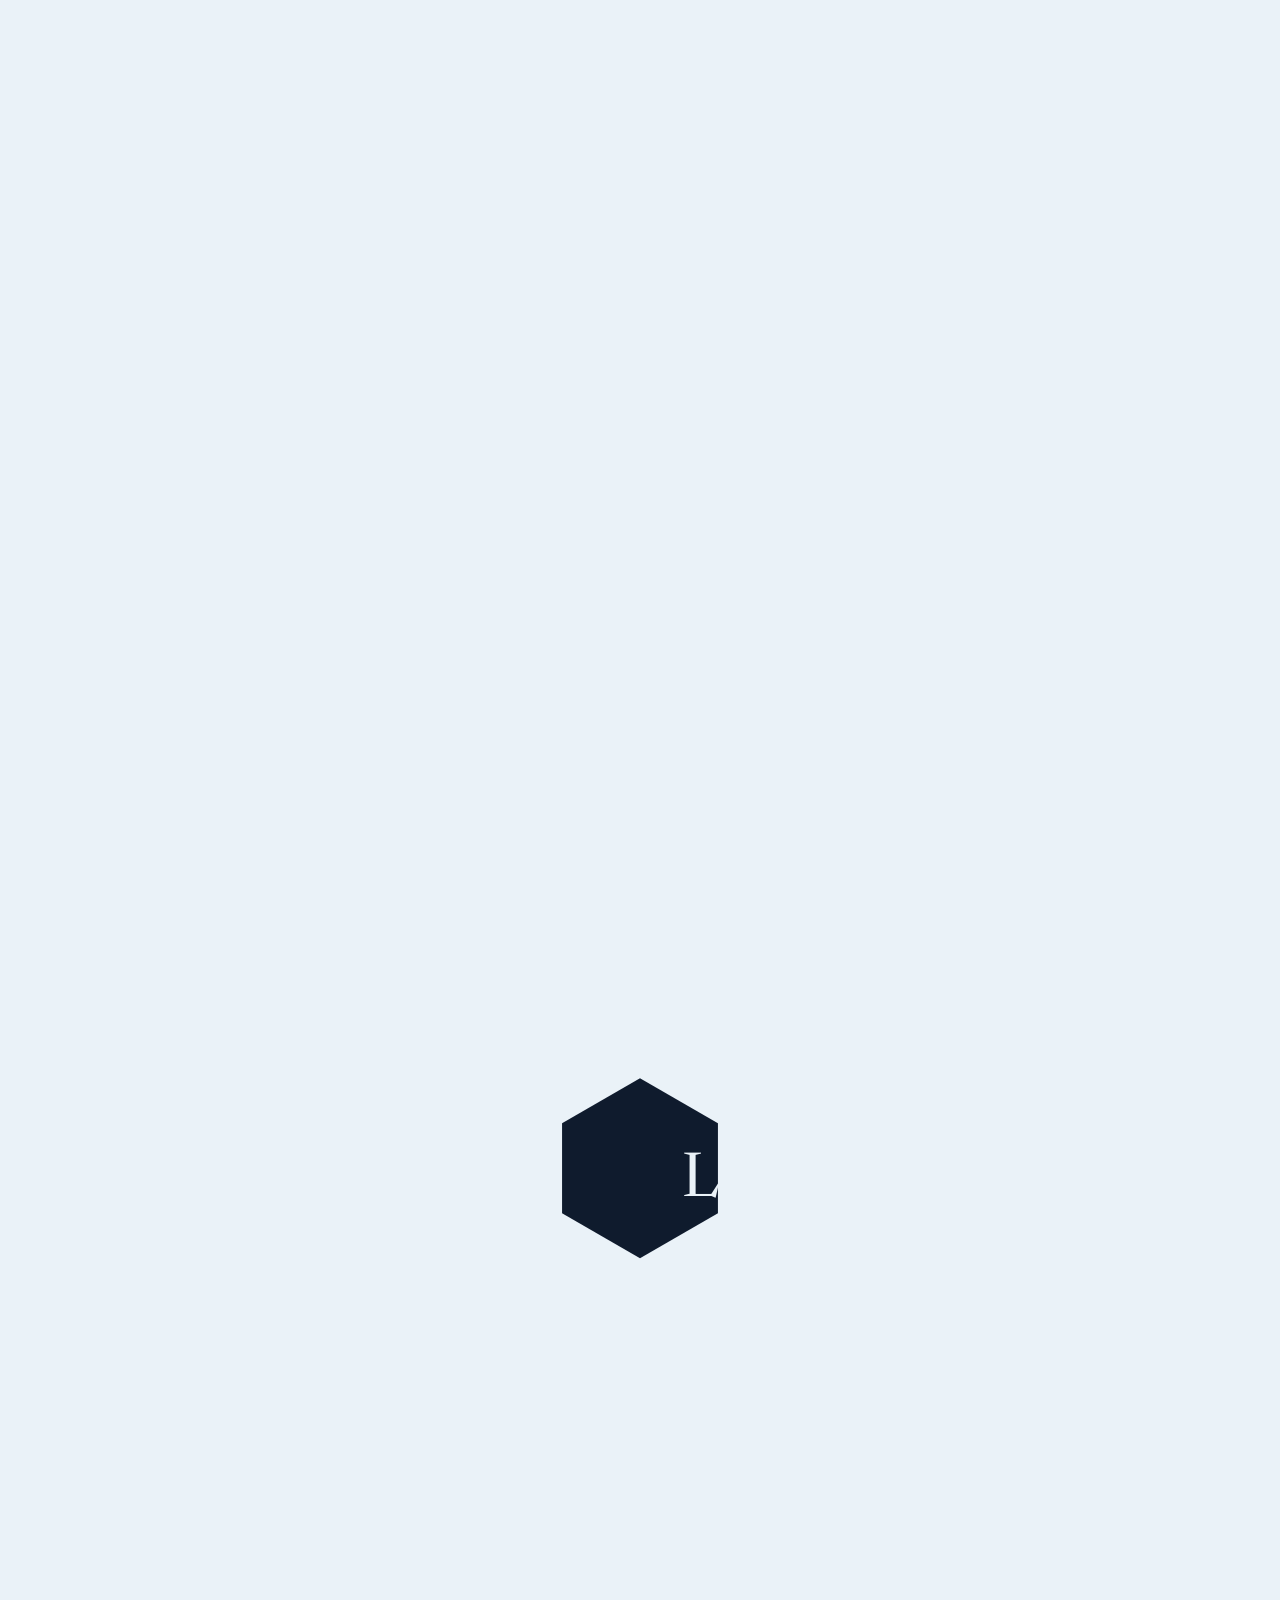
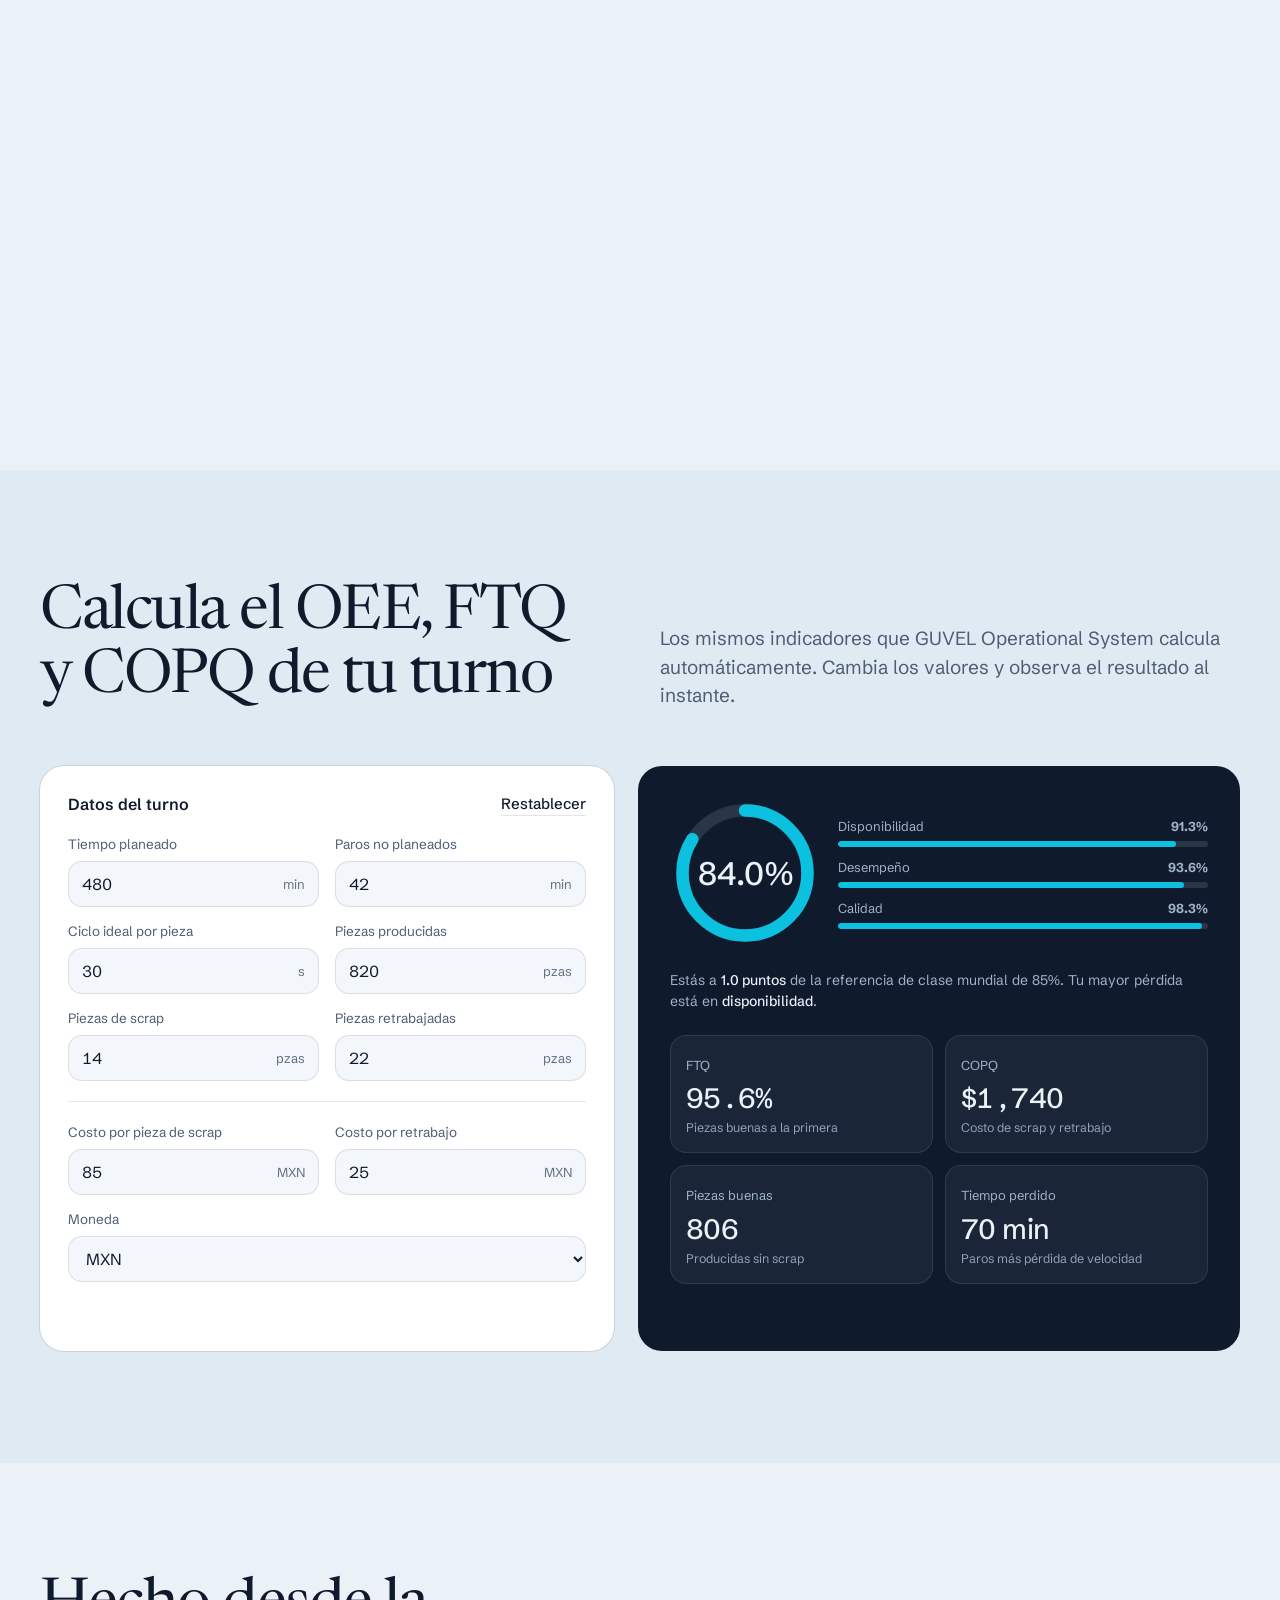
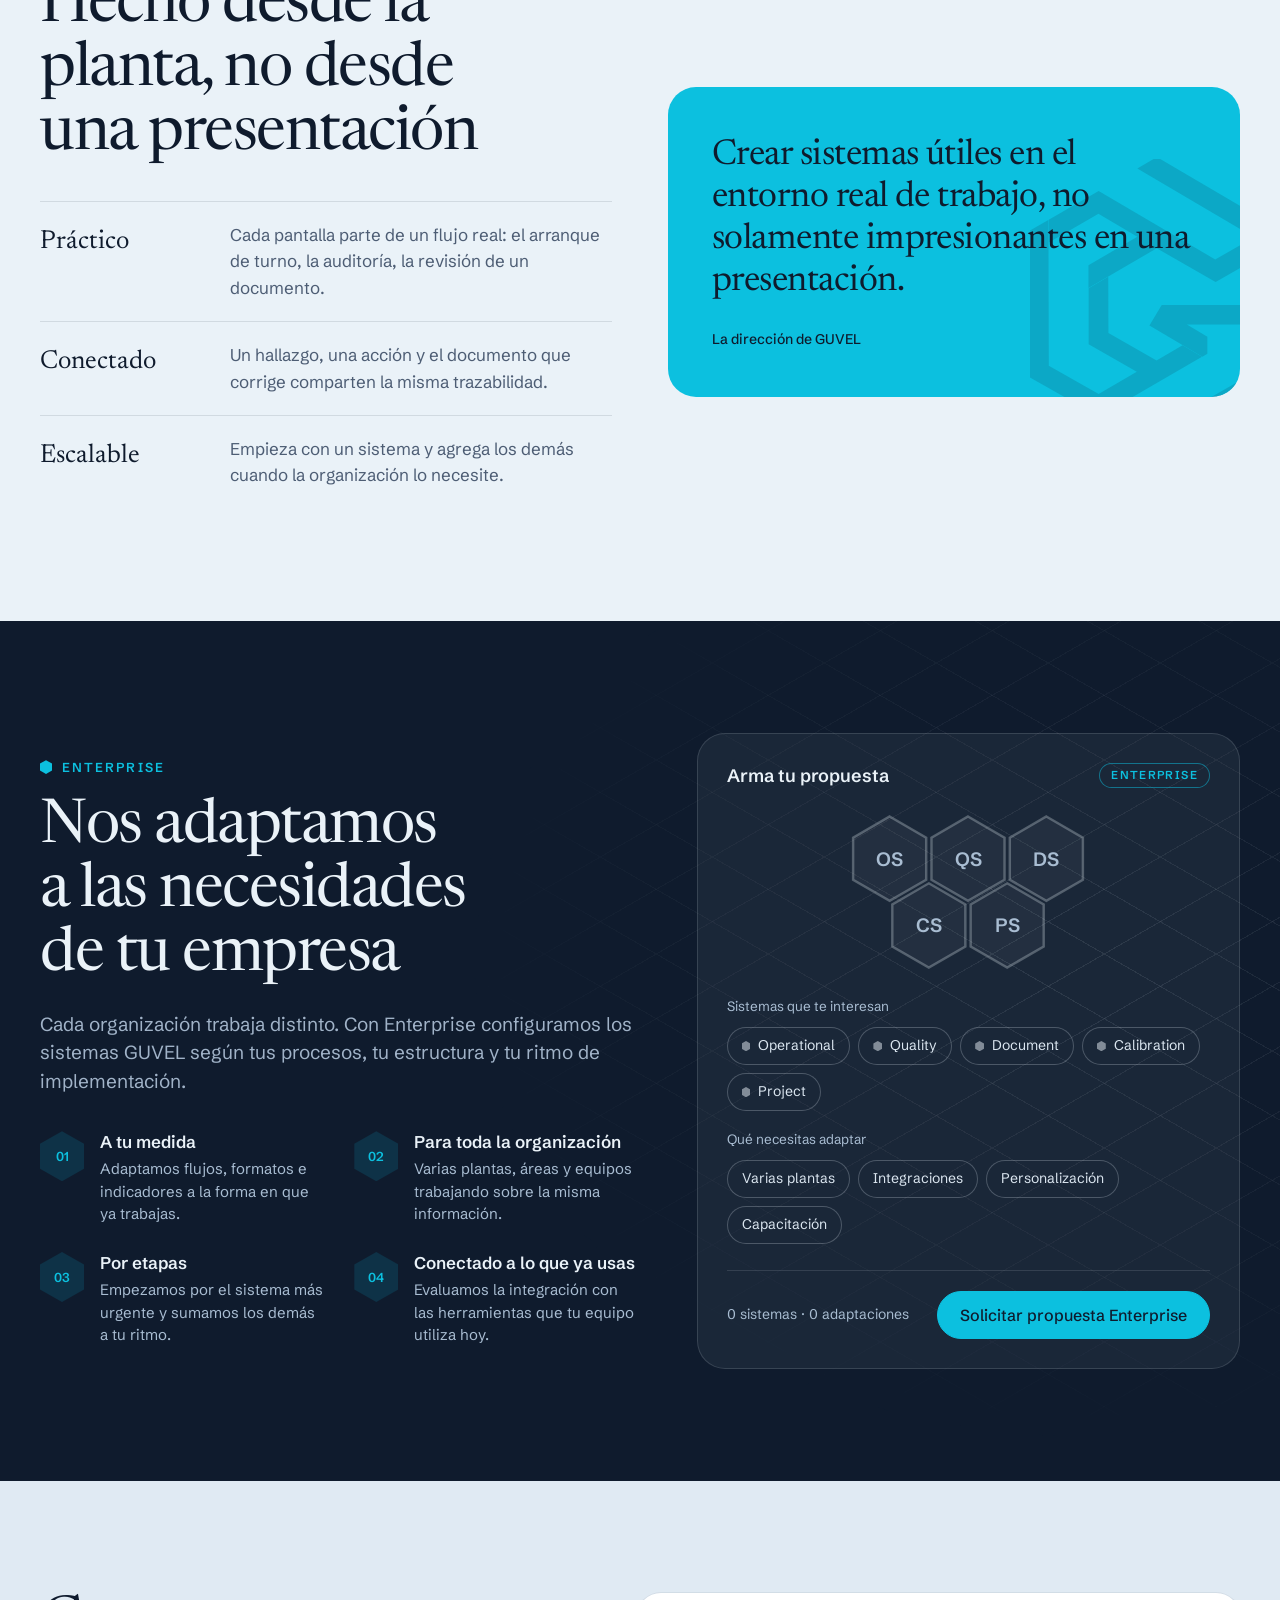
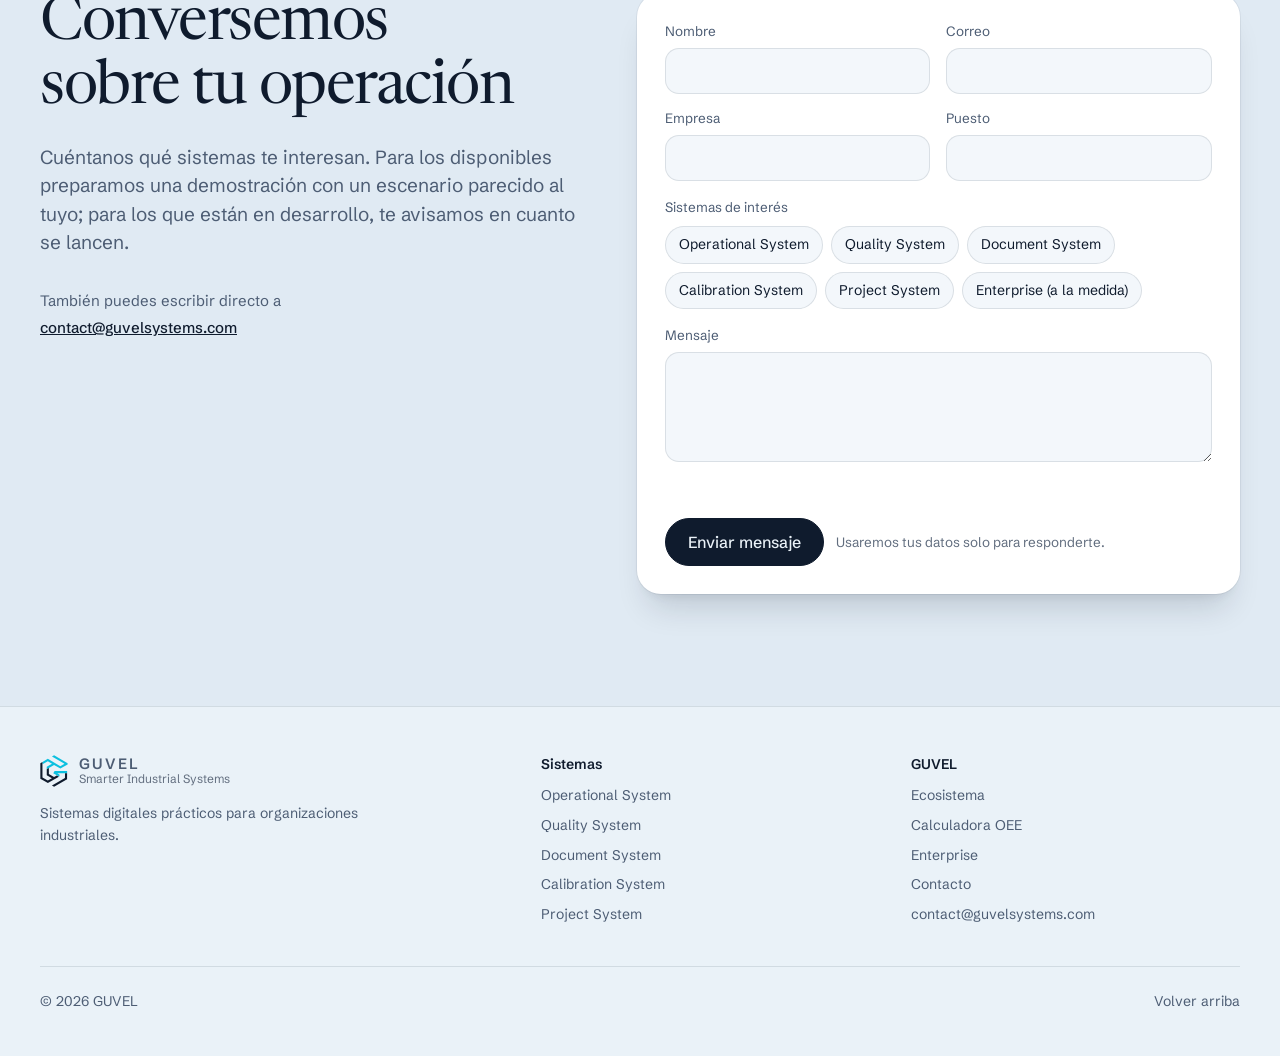
==== commit 089a5e81: "Add files via upload" ====
--- a/index.html
+++ b/index.html
@@ -17,7 +17,7 @@
 <link rel="preconnect" href="https://fonts.googleapis.com">
 <link rel="preconnect" href="https://fonts.gstatic.com" crossorigin>
 <link href="https://fonts.googleapis.com/css2?family=Newsreader:opsz,wght@6..72,300;6..72,400&family=Schibsted+Grotesk:wght@400;500;600&display=swap" rel="stylesheet">
-<link rel="stylesheet" href="css/styles.css?v=4.1">
+<link rel="stylesheet" href="css/styles.css?v=5.0">
 <script>document.documentElement.classList.add('js')</script>
 </head>
 <body>
@@ -39,6 +39,7 @@
       <a href="#sistemas" data-i18n="nav1">Sistemas</a>
       <a href="#ecosistema" data-i18n="nav2">Ecosistema</a>
       <a href="#oee" data-i18n="nav3">Calculadora OEE</a>
+      <a href="#enterprise" data-i18n="navEnt">Enterprise</a>
       <a href="#contacto" data-i18n="nav4">Contacto</a>
     </nav>
     <div class="nav-tools">
@@ -57,6 +58,7 @@
   <a href="#sistemas" data-sec="sistemas"><i></i><span data-i18n="nav1">Sistemas</span></a>
   <a href="#ecosistema" data-sec="ecosistema"><i></i><span data-i18n="nav2">Ecosistema</span></a>
   <a href="#oee" data-sec="oee"><i></i><span data-i18n="nav3">Calculadora OEE</span></a>
+  <a href="#enterprise" data-sec="enterprise"><i></i><span data-i18n="navEnt">Enterprise</span></a>
   <a href="#contacto" data-sec="contacto"><i></i><span data-i18n="nav4">Contacto</span></a>
 </nav>
 <main id="top">
@@ -65,7 +67,7 @@
     <canvas class="hero-fx" id="heroFx" aria-hidden="true"></canvas>
     <div class="wrap">
       <div class="hero-copy" id="heroCopy">
-        <h1 data-i18n="heroT">Un sistema para cada parte de la operación industrial</h1>
+        <h1 data-i18n="heroT">Sistemas industriales que impulsan la tecnología en las empresas</h1>
         <p class="lede" data-i18n="heroP">Cinco sistemas GUVEL que comparten la misma información: desempeño de planta, calidad, documentos, calibración y proyectos de nuevos productos.</p>
         <div class="cta-row">
           <a class="pill solid" href="#contacto" data-i18n="heroA">Solicitar una demostración</a>
@@ -84,7 +86,10 @@
 
   <section class="statement" id="statement">
     <div class="wrap">
-      <p class="scrub" id="scrub" data-i18n-scrub="scrub">GUVEL conecta la información de la planta, la calidad, los documentos, la metrología y los nuevos proyectos para que cada decisión parta de datos confiables.</p>
+      <div class="conv" id="conv">
+        <p class="scrub" id="scrub"></p>
+        <div class="conv-viz" id="convViz" aria-hidden="true"></div>
+      </div>
       <div class="trust">
         <p data-i18n="trustP">Diseñado para los equipos que sostienen la operación</p>
         <ul><li data-i18n="tr1">Manufactura</li><li data-i18n="tr2">Calidad</li><li data-i18n="tr3">Ingeniería</li><li data-i18n="tr4">Metrología</li><li data-i18n="tr5">Mejora continua</li></ul>
@@ -178,6 +183,32 @@
     </div>
   </section>
 
+  <section class="section deep ent" id="enterprise">
+    <div class="iso iso-d" aria-hidden="true"></div>
+    <div class="wrap ent-grid">
+      <div class="ent-copy">
+        <span class="eyebrow rv"><i class="hexi" aria-hidden="true"></i><span data-i18n="entEye">Enterprise</span></span>
+        <h2 class="h2 rv" style="--d:1" data-i18n="entT">Nos adaptamos a las necesidades de tu empresa</h2>
+        <p class="lede rv" style="--d:2;margin-top:22px" data-i18n="entP">Cada organización trabaja distinto.</p>
+        <ul class="pillars">
+          <li class="rv" style="--d:3"><i class="num" aria-hidden="true">01</i><div><h3 data-i18n="ep1">A tu medida</h3><p data-i18n="ep1t"></p></div></li>
+          <li class="rv" style="--d:4"><i class="num" aria-hidden="true">02</i><div><h3 data-i18n="ep2">Para toda la organización</h3><p data-i18n="ep2t"></p></div></li>
+          <li class="rv" style="--d:5"><i class="num" aria-hidden="true">03</i><div><h3 data-i18n="ep3">Por etapas</h3><p data-i18n="ep3t"></p></div></li>
+          <li class="rv" style="--d:6"><i class="num" aria-hidden="true">04</i><div><h3 data-i18n="ep4">Conectado a lo que ya usas</h3><p data-i18n="ep4t"></p></div></li>
+        </ul>
+      </div>
+      <div class="cfg rv" style="--d:2" role="group" aria-labelledby="cfgT">
+        <div class="cfg-top"><h3 id="cfgT" data-i18n="cfgT">Arma tu propuesta</h3><span class="badge">Enterprise</span></div>
+        <div class="cfg-hex" id="cfgHex" aria-hidden="true"></div>
+        <p class="cfg-l" id="cfgL1" data-i18n="cfgS1">Sistemas que te interesan</p>
+        <div class="tgl" id="cfgSys" role="group" aria-labelledby="cfgL1"></div>
+        <p class="cfg-l" id="cfgL2" data-i18n="cfgS2">Qué necesitas adaptar</p>
+        <div class="tgl" id="cfgNeeds" role="group" aria-labelledby="cfgL2"></div>
+        <div class="cfg-foot"><span class="sum" id="cfgSum" aria-live="polite"></span><button class="pill cyan" type="button" id="cfgGo" data-i18n="cfgGo">Solicitar propuesta Enterprise</button></div>
+      </div>
+    </div>
+  </section>
+
   <section class="section band" id="contacto">
     <div class="wrap contact-wrap">
       <div>
@@ -185,20 +216,30 @@
         <p class="lede" data-i18n="ctP">Cuéntanos qué sistemas te interesan. Para los disponibles preparamos una demostración con un escenario parecido al tuyo; para los que están en desarrollo, te avisamos en cuanto se lancen.</p>
         <div class="contact-meta"><span data-i18n="ctMail">También puedes escribir directo a</span><a href="mailto:contact@guvelsystems.com">contact@guvelsystems.com</a></div>
       </div>
+      <div class="form-col">
       <form class="form" id="form" novalidate>
         <div class="fgrid">
           <div class="field"><label for="fName" data-i18n="fName">Nombre</label><input id="fName" type="text" autocomplete="name" required></div>
+          <div class="field"><label for="fEmail" data-i18n="fEmail">Correo</label><input id="fEmail" type="email" inputmode="email" autocomplete="email" required></div>
           <div class="field"><label for="fCo" data-i18n="fCo">Empresa</label><input id="fCo" type="text" autocomplete="organization"></div>
-          <div class="field full"><label for="fRole" data-i18n="fRole">Puesto</label><input id="fRole" type="text" autocomplete="organization-title"></div>
+          <div class="field"><label for="fRole" data-i18n="fRole">Puesto</label><input id="fRole" type="text" autocomplete="organization-title"></div>
         </div>
         <div>
           <p class="legend-q" id="chkLbl" data-i18n="fSys">Sistemas de interés</p>
           <div class="checks" id="checks" role="group" aria-labelledby="chkLbl"></div>
         </div>
         <div class="field"><label for="fMsg" data-i18n="fMsg">Mensaje</label><textarea id="fMsg"></textarea></div>
+        <input type="text" id="fHoney" class="hp" tabindex="-1" autocomplete="off" aria-hidden="true">
         <p class="err" id="fErr" role="alert"></p>
-        <div class="cta-row" style="margin-top:0;align-items:center"><button class="pill solid" type="submit" data-i18n="fSend">Preparar correo</button><span class="hint" data-i18n="fHint">Se abrirá tu aplicación de correo con el mensaje listo.</span></div>
+        <div class="cta-row" style="margin-top:0;align-items:center"><button class="pill solid" id="fBtn" type="submit" data-i18n="fSend">Enviar mensaje</button><span class="hint" data-i18n="fHint">Usaremos tus datos solo para responderte.</span></div>
       </form>
+      <div class="sent" id="sent" role="status" hidden>
+        <i class="okhex" aria-hidden="true"><svg viewBox="0 0 24 24" width="30" height="30" fill="none" stroke="currentColor" stroke-width="2.6" stroke-linecap="round" stroke-linejoin="round"><path d="M5 12.5l4.5 4.5L19 7.5"/></svg></i>
+        <h3 data-i18n="sentT">Mensaje enviado</h3>
+        <p id="sentP"></p>
+        <button class="pill ghost" type="button" id="sentAgain" data-i18n="sentAgain">Enviar otro mensaje</button>
+      </div>
+      </div>
     </div>
   </section>
 </main>
@@ -214,12 +255,13 @@
       <div><h4 data-i18n="ftCo">GUVEL</h4><ul>
         <li><a href="#ecosistema" data-i18n="nav2">Ecosistema</a></li>
         <li><a href="#oee" data-i18n="nav3">Calculadora OEE</a></li>
+        <li><a href="#enterprise" data-i18n="navEnt">Enterprise</a></li>
         <li><a href="#contacto" data-i18n="nav4">Contacto</a></li>
         <li><a href="mailto:contact@guvelsystems.com">contact@guvelsystems.com</a></li></ul></div>
     </div>
     <div class="foot-bottom"><span>© <span id="yr"></span> GUVEL</span><a href="#top" data-i18n="back">Volver arriba</a></div>
   </div>
 </footer>
-<script src="js/app.js?v=4.1" defer></script>
+<script src="js/app.js?v=5.0" defer></script>
 </body>
 </html>
--- a/css/styles.css
+++ b/css/styles.css
@@ -1,4 +1,4 @@
-/* GUVEL website v4.1 */
+/* GUVEL website v5.0 */
 :root{
   --navy:#0f1b2d; --ice:#eaf2f8; --cyan:#0cc0df;
   --bg:#eaf2f8; --band:#e0eaf3; --card:#ffffff; --card-2:#f3f7fb;
@@ -85,7 +85,7 @@
 @media (prefers-color-scheme:dark){:root:not([data-theme="light"]) .hero-fx{opacity:.8}}
 .hero .wrap{position:relative}
 .hero-copy{clip-path:none}
-.hero h1{font-size:clamp(44px,7vw,92px);line-height:1.02;letter-spacing:-.03em;max-width:15ch;margin-inline:auto}
+.hero h1{font-size:clamp(40px,6vw,80px);line-height:1.04;letter-spacing:-.028em;max-width:19ch;margin-inline:auto}
 .hero .lede{margin:26px auto 0}
 .cta-row{display:flex;flex-wrap:wrap;gap:12px;margin-top:34px}
 .hero .cta-row{justify-content:center}
@@ -321,12 +321,7 @@
 .rail.dark a:not(.on) i{background:#eaf2f8;opacity:.35}
 @media (max-width:1100px){.rail{display:none}}
 
-.statement{padding:120px 0 40px}
-.scrub{font-family:var(--serif);font-size:clamp(32px,4.4vw,60px);line-height:1.14;letter-spacing:-.022em;max-width:22ch;margin:0 auto;text-align:center;text-wrap:balance}
-.scrub .w{opacity:.14;transition:opacity .25s linear}
-.scrub .w.on{opacity:1}
-.no-dyn .scrub .w{opacity:1}
-
+.no-dyn 
 /* systems track */
 .systems{position:relative;padding:112px 0}
 .sys-head{display:flex;justify-content:space-between;align-items:flex-end;gap:40px;margin-bottom:44px}
@@ -391,7 +386,7 @@
   .slide{grid-template-columns:1fr}
   .s-view{display:none}
 }
-@media (max-width:640px){.slide{padding:22px}.statement{padding:80px 0 20px}}
+@media (max-width:640px){.slide{padding:22px}}
 
 /* load moment */
 @media (prefers-reduced-motion:no-preference){
@@ -453,3 +448,99 @@
   .fgrid-foot{grid-template-columns:1fr}
 }
 @media (prefers-reduced-motion:reduce){html{scroll-behavior:auto}*{transition:none!important;animation:none!important}}
+
+/* ================= v5 ================= */
+[hidden]{display:none!important}
+.hp{position:absolute;left:-9999px;top:auto;width:1px;height:1px;overflow:hidden}
+
+/* ---- nav with 5 links ---- */
+@media (max-width:1100px) and (min-width:821px){
+  .nav-links{gap:18px}.nav-links a{font-size:14px}.brand small{display:none}
+}
+@media (max-width:960px) and (min-width:821px){.nav .pill.solid{display:none}}
+
+/* ---- convergence ---- */
+.statement{padding:110px 0 40px}
+.conv{display:grid;grid-template-columns:1.05fr .95fr;gap:56px;align-items:center}
+.scrub{font-family:var(--serif);font-size:clamp(28px,3.2vw,46px);line-height:1.18;letter-spacing:-.02em;margin:0;text-wrap:pretty}
+.scrub .w{opacity:.16;transition:opacity .3s linear,background .3s,box-shadow .3s}
+.scrub .w.on{opacity:1}
+.no-dyn .scrub .w{opacity:1}
+.scrub .k{white-space:nowrap;border-radius:.18em}
+.scrub .k .hexi{font-size:.4em;margin-right:.4em;color:var(--faint);vertical-align:.2em;transition:color .3s}
+.scrub .k.on .hexi{color:var(--cyan)}
+.scrub .k-src.on,.scrub .k-core.on{box-shadow:inset 0 -.13em 0 color-mix(in srgb,var(--cyan) 40%,transparent)}
+.scrub .k-out.on{background:var(--cyan);color:#0f1b2d;padding:0 .24em}
+.scrub .k-out.on .hexi{color:#0f1b2d}
+.conv-viz{width:100%;max-width:480px;margin-inline:auto}
+.conv-viz>svg{display:block;width:100%;height:auto;overflow:visible}
+.cv-l{fill:none;stroke:var(--line);stroke-width:2}
+.cv-l.draw{stroke:var(--cyan);stroke-width:2.4;stroke-dasharray:1;stroke-dashoffset:1;transition:stroke-dashoffset .7s cubic-bezier(.2,.8,.2,1)}
+.cv-l.draw.on{stroke-dashoffset:0}
+.cv-pk{fill:var(--cyan);opacity:0;transition:opacity .5s}
+.cv-pk.on{opacity:1}
+.cv-h polygon{fill:var(--card);stroke:var(--line);stroke-width:1.6;transition:fill .5s,stroke .5s}
+.cv-h text{font:600 14px var(--sans);fill:var(--muted);text-anchor:middle;transition:fill .5s}
+.cv-h .sub{font:400 11px var(--sans);fill:var(--faint)}
+.cv-h.on polygon{fill:color-mix(in srgb,var(--cyan) 18%,var(--card));stroke:var(--cyan)}
+.cv-h.on text{fill:var(--ink)}
+.cv-h.on .sub{fill:var(--muted)}
+.cv-h.out.on polygon{fill:var(--cyan)}
+.cv-h.out.on text{fill:#0f1b2d}
+.cv-core polygon{fill:#0f1b2d;stroke:rgba(12,192,223,.35);stroke-width:2;transition:stroke .5s,filter .5s}
+.cv-core text{font:500 11px var(--sans);fill:#a9bdd2;text-anchor:middle;transition:fill .5s}
+.cv-core.on polygon{stroke:var(--cyan);filter:drop-shadow(0 0 10px rgba(12,192,223,.45))}
+.cv-core.on text{fill:#eaf2f8}
+.trust{margin-top:24px}
+@media (max-width:980px){.conv{grid-template-columns:1fr;gap:36px}.conv-viz{max-width:420px}}
+@media (max-width:640px){.statement{padding:76px 0 20px}.cv-h text{font-size:15px}.cv-h .sub{font-size:12px}}
+
+/* ---- reveal ---- */
+html.dyn .rv{opacity:0;transform:translateY(22px);transition:opacity .7s ease,transform .7s cubic-bezier(.2,.8,.2,1);transition-delay:calc(var(--d,0) * 80ms)}
+html.dyn .rv.in{opacity:1;transform:none}
+
+/* ---- Enterprise ---- */
+.ent{position:relative;overflow:hidden;will-change:auto}
+.iso-d{background-image:repeating-linear-gradient(30deg,rgba(234,242,248,.09) 0 1px,transparent 1px 56px),repeating-linear-gradient(150deg,rgba(234,242,248,.09) 0 1px,transparent 1px 56px);
+  -webkit-mask-image:radial-gradient(ellipse 70% 80% at 85% 40%,#000 5%,transparent 70%);mask-image:radial-gradient(ellipse 70% 80% at 85% 40%,#000 5%,transparent 70%);opacity:1}
+.ent-grid{position:relative;display:grid;grid-template-columns:1.05fr .95fr;gap:56px;align-items:center}
+.eyebrow{display:inline-flex;align-items:center;gap:10px;font:600 13px/1 var(--sans);letter-spacing:.16em;text-transform:uppercase;color:var(--cyan);margin-bottom:22px}
+.eyebrow .hexi{font-size:15px}
+.ent-copy .h2{max-width:16ch}
+.pillars{list-style:none;margin:36px 0 0;padding:0;display:grid;grid-template-columns:1fr 1fr;gap:26px 28px}
+.pillars li{display:flex;gap:16px;align-items:flex-start}
+.pillars .num{flex:none;width:44px;height:50px;display:grid;place-items:center;font:600 13px var(--sans);font-style:normal;color:var(--cyan);background:rgba(12,192,223,.14);clip-path:polygon(50% 0,100% 25%,100% 75%,50% 100%,0 75%,0 25%)}
+.pillars h3{font:600 17px/1.25 var(--sans);margin-bottom:6px;color:#eaf2f8}
+.pillars p{font-size:15px;line-height:1.5;color:#a9bdd2}
+.cfg{background:rgba(234,242,248,.05);border-radius:28px;padding:30px;box-shadow:inset 0 0 0 1px rgba(234,242,248,.14)}
+.cfg-top{display:flex;justify-content:space-between;align-items:center;gap:12px}
+.cfg-top h3{font:600 18px/1.2 var(--sans);color:#eaf2f8}
+.badge{font:600 11.5px/1 var(--sans);letter-spacing:.12em;text-transform:uppercase;color:var(--cyan);padding:7px 12px;border-radius:999px;box-shadow:inset 0 0 0 1px rgba(12,192,223,.5)}
+.cfg-hex{margin:18px auto 6px;max-width:260px}
+.cfg-hex>svg{display:block;width:100%;height:auto;overflow:visible}
+.pv polygon{fill:rgba(234,242,248,.04);stroke:rgba(234,242,248,.28);stroke-width:1.4;transition:fill .35s,stroke .35s}
+.pv text{font:600 11px var(--sans);fill:#a9bdd2;text-anchor:middle;transition:fill .35s}
+.pv.on polygon{fill:var(--cyan);stroke:var(--cyan)}
+.pv.on text{fill:#0f1b2d}
+.cfg-l{font-size:13.5px;color:#a9bdd2;margin:18px 0 10px}
+.tgl{display:flex;flex-wrap:wrap;gap:8px}
+.tgl button{all:unset;cursor:pointer;box-sizing:border-box;display:inline-flex;align-items:center;gap:8px;min-height:38px;padding:0 15px;border-radius:999px;font-size:14px;color:#dbe6f0;box-shadow:inset 0 0 0 1px rgba(234,242,248,.24);transition:background .2s,color .2s,box-shadow .2s}
+.tgl button .hexi{font-size:11px;color:rgba(234,242,248,.5)}
+.tgl button:hover{background:rgba(234,242,248,.08)}
+.tgl button[aria-pressed="true"]{background:var(--cyan);color:#0f1b2d;box-shadow:none}
+.tgl button[aria-pressed="true"] .hexi{color:#0f1b2d}
+.tgl button:focus-visible{outline:2px solid var(--cyan);outline-offset:2px}
+.cfg-foot{display:flex;justify-content:space-between;align-items:center;gap:14px;flex-wrap:wrap;margin-top:26px;padding-top:20px;border-top:1px solid rgba(234,242,248,.12)}
+.cfg-foot .sum{font-size:14px;color:#a9bdd2;font-variant-numeric:tabular-nums}
+@media (max-width:980px){.ent-grid{grid-template-columns:1fr;gap:40px}.ent-copy .h2{max-width:none}}
+@media (max-width:640px){.pillars{grid-template-columns:1fr}.cfg{padding:22px}.cfg-foot .pill{width:100%}}
+
+/* ---- form states ---- */
+.form-col{min-width:0}
+.form.busy{opacity:.65;pointer-events:none}
+.errlink{color:var(--ink);font-weight:500;text-decoration:underline;text-underline-offset:3px}
+.sent{background:var(--card);border-radius:24px;padding:44px 32px;box-shadow:var(--lift);text-align:center;display:grid;gap:14px;justify-items:center}
+.sent .okhex{width:68px;height:78px;display:grid;place-items:center;background:var(--cyan);color:#0f1b2d;clip-path:polygon(50% 0,100% 25%,100% 75%,50% 100%,0 75%,0 25%)}
+.sent h3{font-size:32px;line-height:1.1}
+.sent p{color:var(--muted);max-width:34ch}
+@media (prefers-reduced-motion:no-preference){.sent:not([hidden]){animation:panelIn .5s cubic-bezier(.2,.8,.2,1)}}
